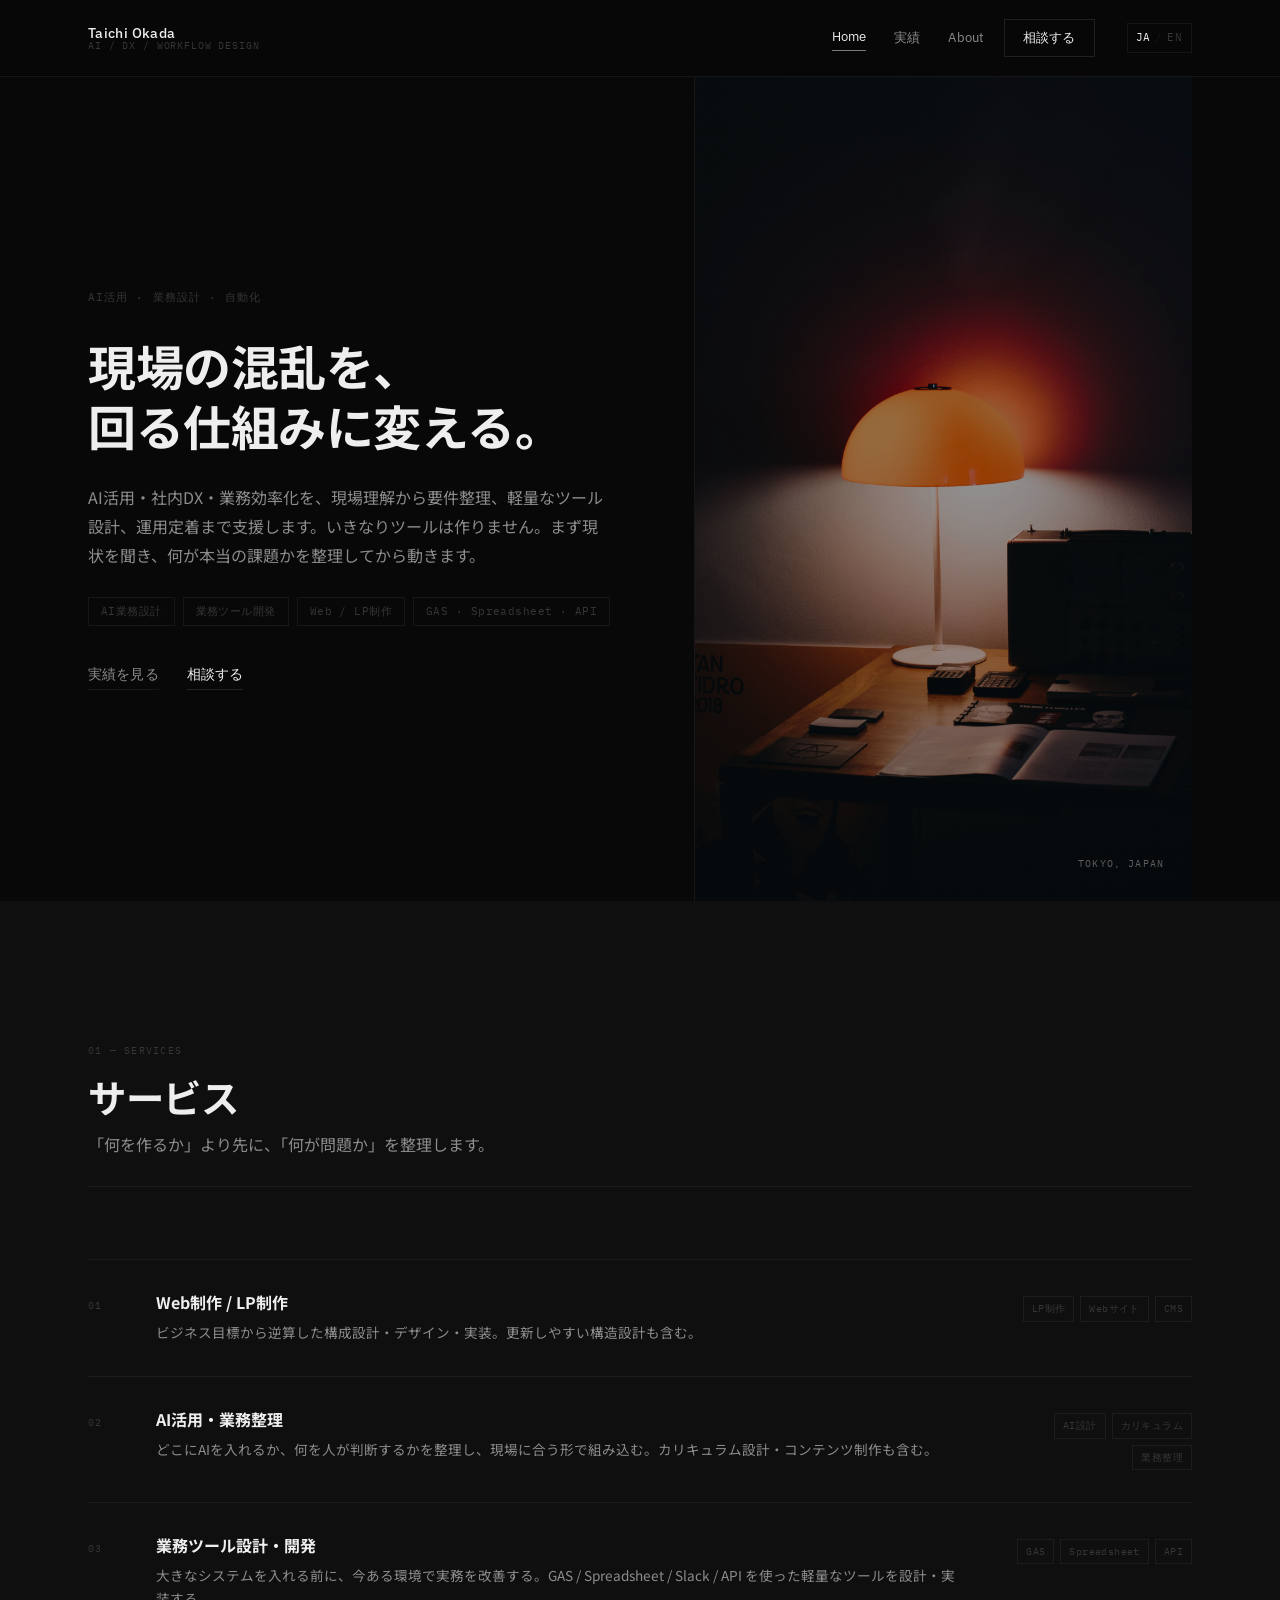
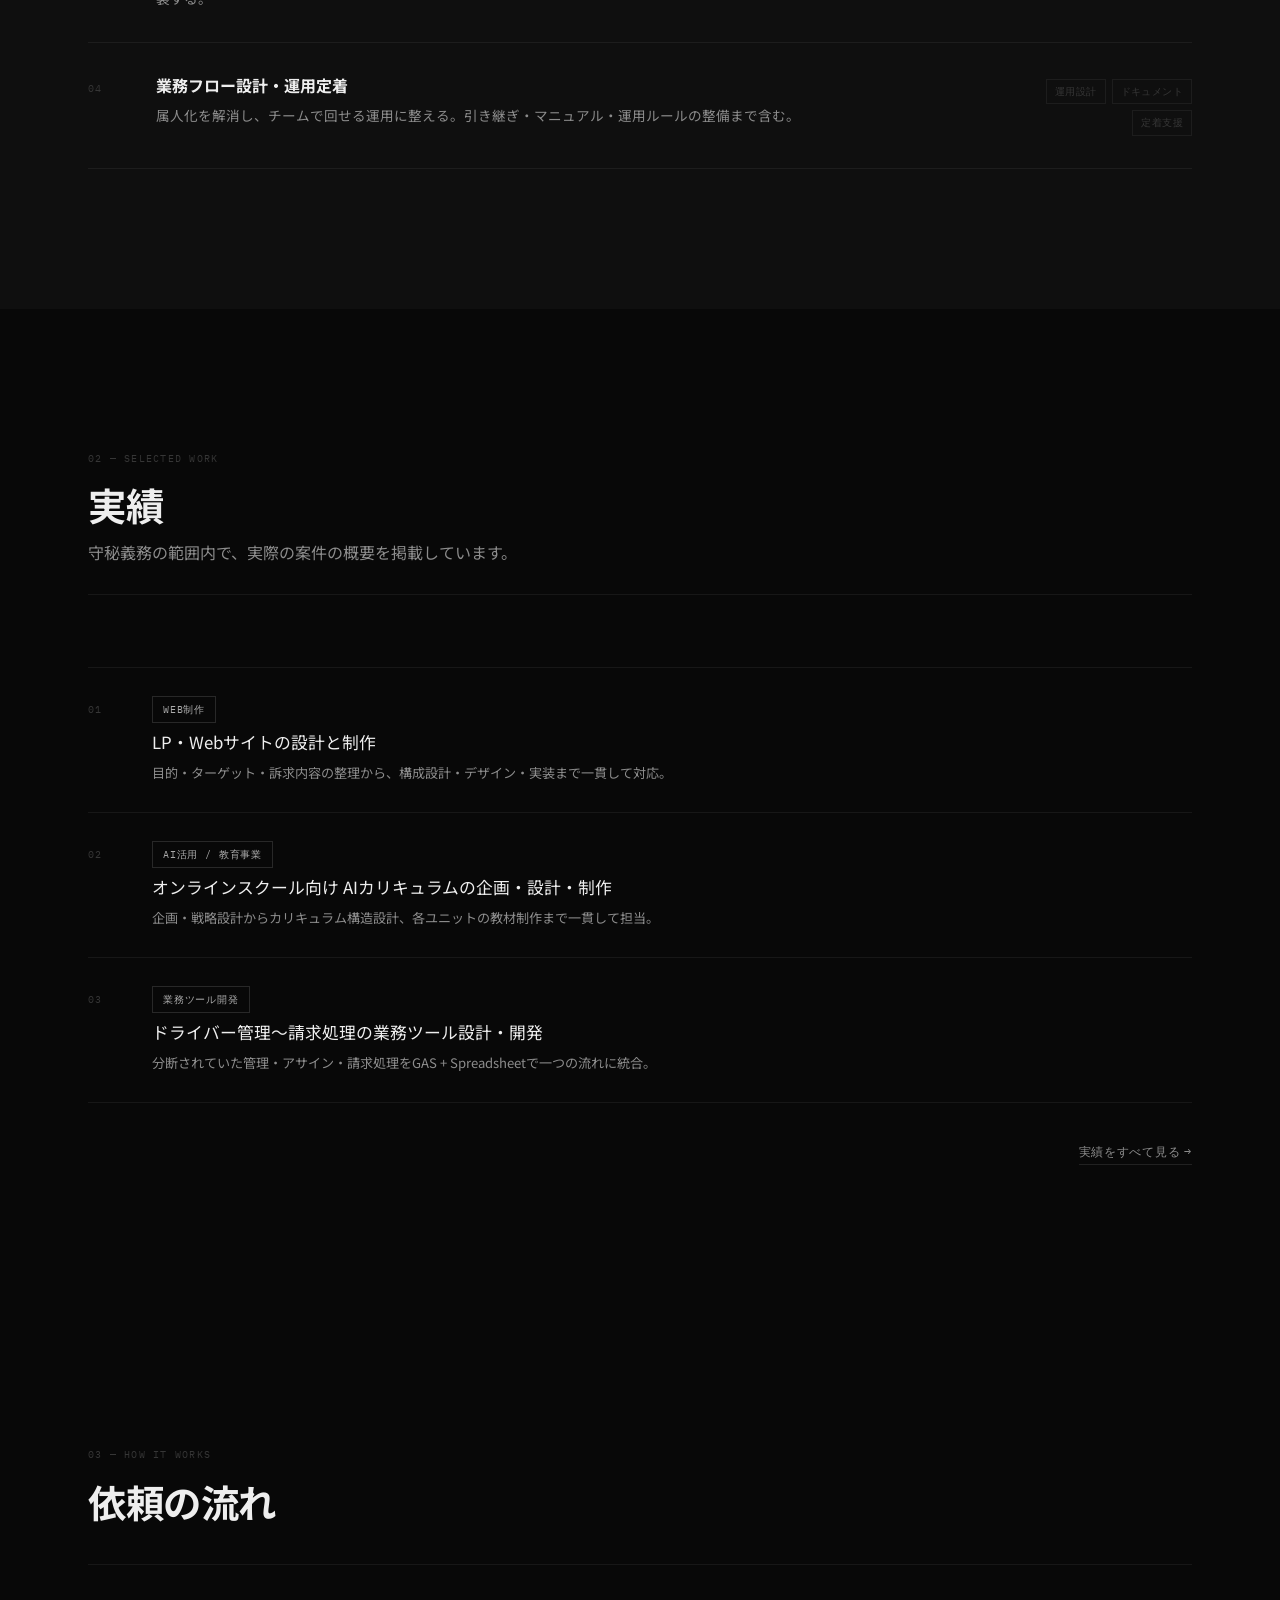
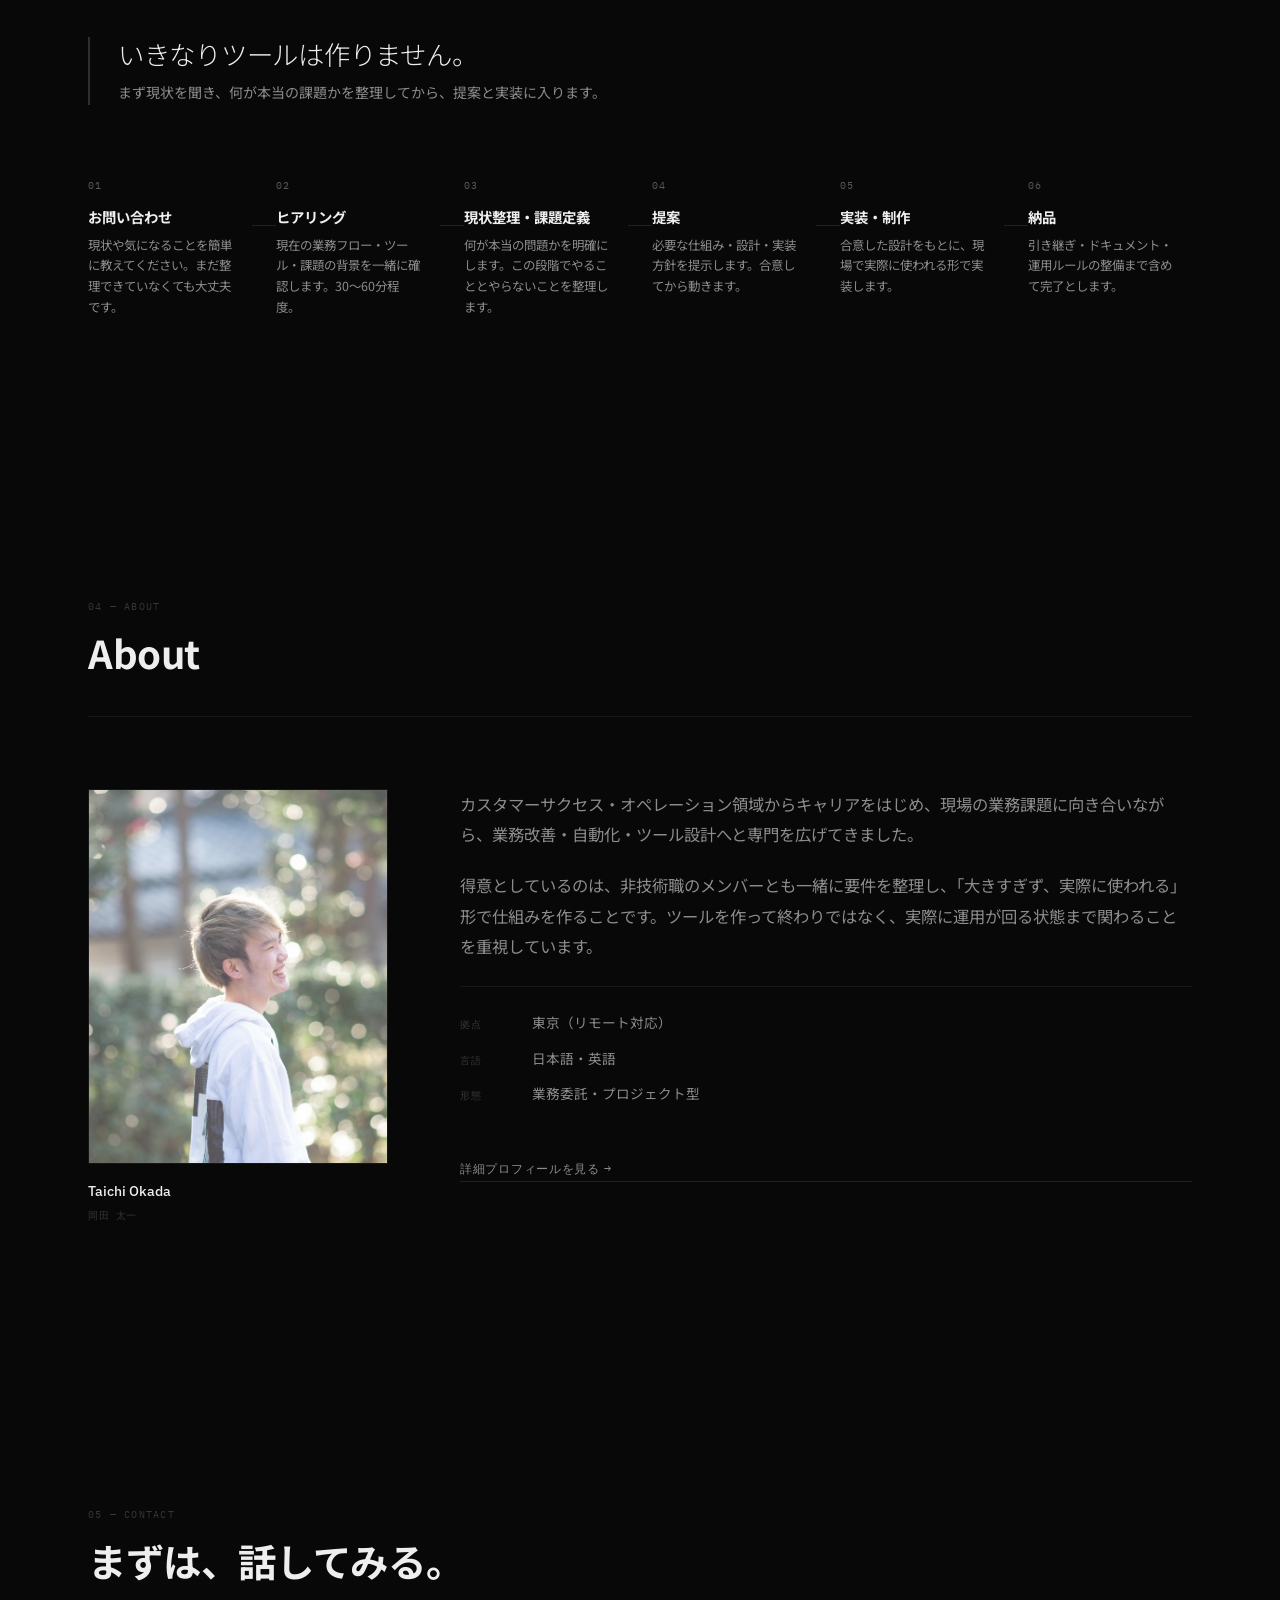
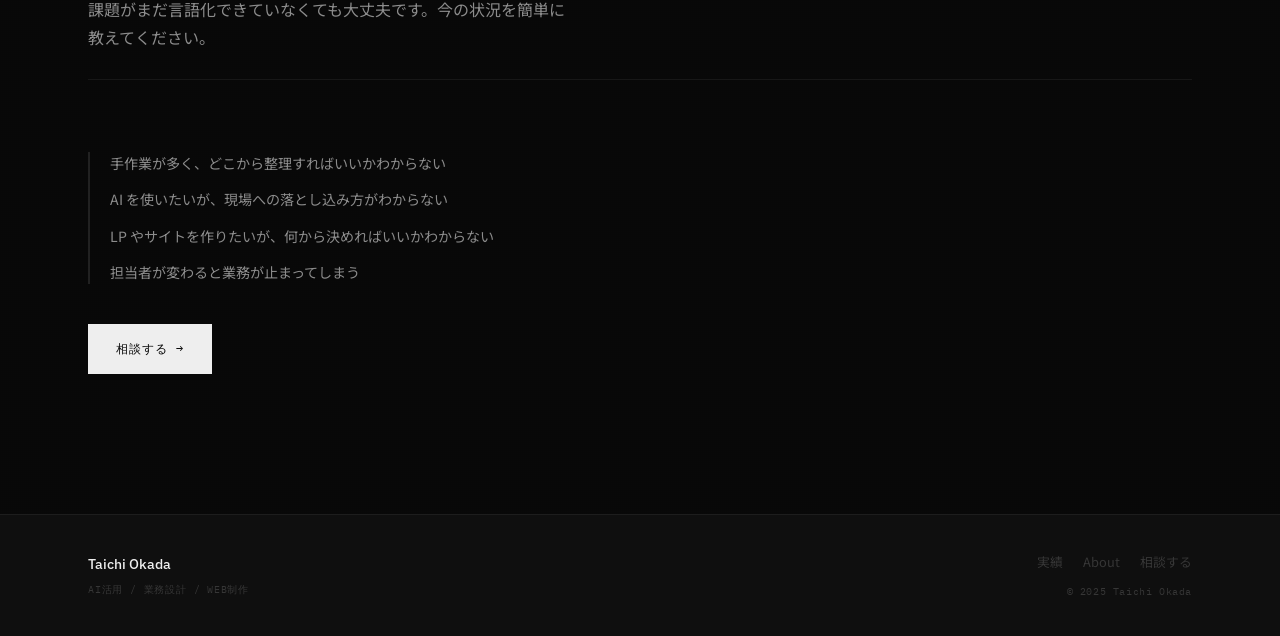
==== index.html @ 0a99eabf "Initial commit: 4-page portfolio site - index.html, works.html, about.html, contact.html - Shared st" ====
<!DOCTYPE html>
<html lang="ja">
<head>
  <meta charset="UTF-8">
  <meta name="viewport" content="width=device-width, initial-scale=1.0">
  <meta name="description" content="Taichi Okada — AI活用・社内DX・業務効率化を、現場理解から運用定着まで支援します。">
  <title>Taichi Okada — 業務設計・AI活用・自動化</title>

  <link rel="preconnect" href="https://fonts.googleapis.com">
  <link rel="preconnect" href="https://fonts.gstatic.com" crossorigin>
  <link href="https://fonts.googleapis.com/css2?family=IBM+Plex+Mono:wght@400;500&family=IBM+Plex+Sans:ital,wght@0,300;0,400;0,500;0,600;1,300&family=Noto+Sans+JP:wght@300;400;500;700&display=swap" rel="stylesheet">
  <link rel="stylesheet" href="styles.css">
</head>
<body>

  <!-- ======================================================
       HEADER
  ====================================================== -->
  <header class="site-header" id="top">
    <div class="header-inner">

      <a class="brand" href="index.html" aria-label="Taichi Okada — トップ">
        <span class="brand-name">Taichi Okada</span>
        <span class="brand-sub mono">AI / DX / Workflow Design</span>
      </a>

      <nav class="nav-primary" aria-label="Primary">
        <a href="index.html" data-ja="Home" data-en="Home" aria-current="page">Home</a>
        <a href="works.html" data-ja="実績" data-en="Works">実績</a>
        <a href="about.html" data-ja="About" data-en="About">About</a>
        <a href="contact.html" class="nav-cta" data-ja="相談する" data-en="Contact">相談する</a>
      </nav>

      <div class="header-aside">
        <button class="lang-toggle" id="langToggle" aria-label="言語切替">
          <span class="lang-opt" data-lang="ja">JA</span>
          <span class="lang-sep" aria-hidden="true">/</span>
          <span class="lang-opt" data-lang="en">EN</span>
        </button>
        <button class="menu-toggle" id="menuToggle" aria-expanded="false" aria-label="メニュー">
          <span></span><span></span>
        </button>
      </div>

    </div>

    <!-- Mobile nav -->
    <div class="mobile-nav" id="mobileNav" aria-hidden="true">
      <a href="index.html" class="m-link" data-ja="Home"   data-en="Home">Home</a>
      <a href="works.html" class="m-link" data-ja="実績"   data-en="Works">実績</a>
      <a href="about.html" class="m-link" data-ja="About"  data-en="About">About</a>
      <a href="contact.html" class="m-link m-cta" data-ja="相談する" data-en="Contact">相談する</a>
    </div>
  </header>

  <main>

    <!-- ======================================================
         HERO
    ====================================================== -->
    <section class="hero" id="hero">
      <div class="hero-inner">

        <!-- Copy — left -->
        <div class="hero-copy">
          <p class="hero-kicker mono">
            <span data-ja="AI活用 · 業務設計 · 自動化" data-en="AI · Workflow Design · Automation">AI活用 · 業務設計 · 自動化</span>
          </p>

          <h1 class="hero-headline">
            <span class="hl" data-ja="現場の混乱を、" data-en="From messy operations">現場の混乱を、</span>
            <span class="hl" data-ja="回る仕組みに変える。" data-en="to systems that run.">回る仕組みに変える。</span>
          </h1>

          <p class="hero-sub"
             data-ja="AI活用・社内DX・業務効率化を、現場理解から要件整理、軽量なツール設計、運用定着まで支援します。いきなりツールは作りません。まず現状を聞き、何が本当の課題かを整理してから動きます。"
             data-en="Supporting AI adoption, internal DX, and workflow improvement—from field understanding to tool design and operational adoption. We don't start by building. We start by listening.">
            AI活用・社内DX・業務効率化を、現場理解から要件整理、軽量なツール設計、運用定着まで支援します。いきなりツールは作りません。まず現状を聞き、何が本当の課題かを整理してから動きます。
          </p>

          <div class="hero-tags" aria-label="対応領域">
            <span data-ja="AI業務設計"   data-en="AI Workflow Design">AI業務設計</span>
            <span data-ja="業務ツール開発" data-en="Internal Tools">業務ツール開発</span>
            <span data-ja="Web / LP制作"  data-en="Web / LP">Web / LP制作</span>
            <span>GAS · Spreadsheet · API</span>
          </div>

          <div class="hero-actions">
            <a href="works.html" class="hero-link" data-ja="実績を見る" data-en="See work">実績を見る <span aria-hidden="true">→</span></a>
            <a href="contact.html" class="hero-link hero-link-primary" data-ja="相談する" data-en="Get in touch">相談する <span aria-hidden="true">→</span></a>
          </div>
        </div>

        <!-- Visual — right -->
        <div class="hero-visual" role="presentation" aria-hidden="true">
          <p class="visual-label mono" aria-hidden="true">Tokyo, Japan</p>
        </div>

      </div>
    </section>


    <!-- ======================================================
         SERVICES
    ====================================================== -->
    <section class="section services-section" id="services">
      <div class="container">

        <div class="section-head">
          <span class="eyebrow mono">01 — <span data-ja="Services" data-en="Services">Services</span></span>
          <h2 data-ja="サービス" data-en="Services">サービス</h2>
          <p class="section-intro"
             data-ja="「何を作るか」より先に、「何が問題か」を整理します。"
             data-en="Before deciding what to build, I work to understand what's actually broken.">
            「何を作るか」より先に、「何が問題か」を整理します。
          </p>
        </div>

        <ul class="services-list" role="list">

          <li class="service-row reveal-item">
            <span class="svc-num mono" aria-hidden="true">01</span>
            <div class="svc-body">
              <h3 data-ja="Web制作 / LP制作" data-en="Web & LP Development">Web制作 / LP制作</h3>
              <p data-ja="ビジネス目標から逆算した構成設計・デザイン・実装。更新しやすい構造設計も含む。"
                 data-en="Structure, design, and development built backward from business goals. Includes easy-to-maintain architecture.">
                ビジネス目標から逆算した構成設計・デザイン・実装。更新しやすい構造設計も含む。
              </p>
            </div>
            <div class="svc-tags">
              <span>LP制作</span><span>Webサイト</span><span>CMS</span>
            </div>
          </li>

          <li class="service-row reveal-item">
            <span class="svc-num mono" aria-hidden="true">02</span>
            <div class="svc-body">
              <h3 data-ja="AI活用・業務整理" data-en="AI Integration & Workflow Design">AI活用・業務整理</h3>
              <p data-ja="どこにAIを入れるか、何を人が判断するかを整理し、現場に合う形で組み込む。カリキュラム設計・コンテンツ制作も含む。"
                 data-en="Mapping where AI fits and where human judgment stays. Includes curriculum design and content creation.">
                どこにAIを入れるか、何を人が判断するかを整理し、現場に合う形で組み込む。カリキュラム設計・コンテンツ制作も含む。
              </p>
            </div>
            <div class="svc-tags">
              <span>AI設計</span><span>カリキュラム</span><span>業務整理</span>
            </div>
          </li>

          <li class="service-row reveal-item">
            <span class="svc-num mono" aria-hidden="true">03</span>
            <div class="svc-body">
              <h3 data-ja="業務ツール設計・開発" data-en="Internal Tool Design & Development">業務ツール設計・開発</h3>
              <p data-ja="大きなシステムを入れる前に、今ある環境で実務を改善する。GAS / Spreadsheet / Slack / API を使った軽量なツールを設計・実装する。"
                 data-en="Improving operations within existing infrastructure. Lightweight tools built with GAS, Spreadsheet, Slack, and APIs.">
                大きなシステムを入れる前に、今ある環境で実務を改善する。GAS / Spreadsheet / Slack / API を使った軽量なツールを設計・実装する。
              </p>
            </div>
            <div class="svc-tags">
              <span>GAS</span><span>Spreadsheet</span><span>API</span>
            </div>
          </li>

          <li class="service-row reveal-item">
            <span class="svc-num mono" aria-hidden="true">04</span>
            <div class="svc-body">
              <h3 data-ja="業務フロー設計・運用定着" data-en="Workflow Design & Adoption">業務フロー設計・運用定着</h3>
              <p data-ja="属人化を解消し、チームで回せる運用に整える。引き継ぎ・マニュアル・運用ルールの整備まで含む。"
                 data-en="Reducing single-person dependencies. Includes handoff documentation and operating rules to ensure real adoption.">
                属人化を解消し、チームで回せる運用に整える。引き継ぎ・マニュアル・運用ルールの整備まで含む。
              </p>
            </div>
            <div class="svc-tags">
              <span>運用設計</span><span>ドキュメント</span><span>定着支援</span>
            </div>
          </li>

        </ul>
      </div>
    </section>


    <!-- ======================================================
         WORK (simplified — links to works.html)
    ====================================================== -->
    <section class="section work-section" id="work">
      <div class="container">

        <div class="section-head">
          <span class="eyebrow mono">02 — <span data-ja="Selected Work" data-en="Selected Work">Selected Work</span></span>
          <h2 data-ja="実績" data-en="Work">実績</h2>
          <p class="section-intro"
             data-ja="守秘義務の範囲内で、実際の案件の概要を掲載しています。"
             data-en="Selected projects shared within appropriate confidentiality.">
            守秘義務の範囲内で、実際の案件の概要を掲載しています。
          </p>
        </div>

        <div class="work-index-list">

          <a href="works.html#work-01" class="work-index-item reveal-item">
            <span class="wi-num mono" aria-hidden="true">01</span>
            <div class="wi-body">
              <span class="case-tag" data-ja="WEB制作" data-en="Web Development">WEB制作</span>
              <h3 data-ja="LP・Webサイトの設計と制作" data-en="LP & Website Design and Development">LP・Webサイトの設計と制作</h3>
              <p data-ja="目的・ターゲット・訴求内容の整理から、構成設計・デザイン・実装まで一貫して対応。" data-en="From goal clarification through structure, design, and development.">目的・ターゲット・訴求内容の整理から、構成設計・デザイン・実装まで一貫して対応。</p>
            </div>
            <span class="wi-arrow" aria-hidden="true">→</span>
          </a>

          <a href="works.html#work-02" class="work-index-item reveal-item">
            <span class="wi-num mono" aria-hidden="true">02</span>
            <div class="wi-body">
              <span class="case-tag" data-ja="AI活用 / 教育事業" data-en="AI / Education">AI活用 / 教育事業</span>
              <h3 data-ja="オンラインスクール向け AIカリキュラムの企画・設計・制作" data-en="AI Curriculum Strategy, Design & Production">オンラインスクール向け AIカリキュラムの企画・設計・制作</h3>
              <p data-ja="企画・戦略設計からカリキュラム構造設計、各ユニットの教材制作まで一貫して担当。" data-en="Full scope from strategy through curriculum architecture and content production.">企画・戦略設計からカリキュラム構造設計、各ユニットの教材制作まで一貫して担当。</p>
            </div>
            <span class="wi-arrow" aria-hidden="true">→</span>
          </a>

          <a href="works.html#work-03" class="work-index-item reveal-item">
            <span class="wi-num mono" aria-hidden="true">03</span>
            <div class="wi-body">
              <span class="case-tag" data-ja="業務ツール開発" data-en="Internal Tool Development">業務ツール開発</span>
              <h3 data-ja="ドライバー管理〜請求処理の業務ツール設計・開発" data-en="Driver Management & Billing Workflow Tool">ドライバー管理〜請求処理の業務ツール設計・開発</h3>
              <p data-ja="分断されていた管理・アサイン・請求処理をGAS + Spreadsheetで一つの流れに統合。" data-en="Unified fragmented management, assignment, and billing into one GAS + Spreadsheet flow.">分断されていた管理・アサイン・請求処理をGAS + Spreadsheetで一つの流れに統合。</p>
            </div>
            <span class="wi-arrow" aria-hidden="true">→</span>
          </a>

        </div>

        <div class="work-index-footer reveal-item">
          <a href="works.html" class="section-link">
            <span data-ja="実績をすべて見る" data-en="View all work">実績をすべて見る</span>
            <span aria-hidden="true"> →</span>
          </a>
        </div>

      </div>
    </section>


    <!-- ======================================================
         PROCESS / 依頼の流れ
    ====================================================== -->
    <section class="section process-section" id="process">
      <div class="container">

        <div class="section-head">
          <span class="eyebrow mono">03 — <span data-ja="How it works" data-en="How it works">How it works</span></span>
          <h2 data-ja="依頼の流れ" data-en="How it works">依頼の流れ</h2>
        </div>

        <!-- Key statement -->
        <div class="process-statement reveal-item">
          <p class="statement-main"
             data-ja="いきなりツールは作りません。"
             data-en="We don't start by building.">
            いきなりツールは作りません。
          </p>
          <p class="statement-sub"
             data-ja="まず現状を聞き、何が本当の課題かを整理してから、提案と実装に入ります。"
             data-en="First we listen, define what's actually broken, then propose and build.">
            まず現状を聞き、何が本当の課題かを整理してから、提案と実装に入ります。
          </p>
        </div>

        <!-- Steps -->
        <div class="process-flow">

          <div class="process-step reveal-item">
            <span class="step-num mono" aria-hidden="true">01</span>
            <div class="step-body">
              <h3 data-ja="お問い合わせ" data-en="Reach out">お問い合わせ</h3>
              <p data-ja="現状や気になることを簡単に教えてください。まだ整理できていなくても大丈夫です。"
                 data-en="Share what's on your mind. No need for a polished brief.">
                現状や気になることを簡単に教えてください。まだ整理できていなくても大丈夫です。
              </p>
            </div>
          </div>

          <div class="step-connector" aria-hidden="true"></div>

          <div class="process-step reveal-item">
            <span class="step-num mono" aria-hidden="true">02</span>
            <div class="step-body">
              <h3 data-ja="ヒアリング" data-en="Discovery">ヒアリング</h3>
              <p data-ja="現在の業務フロー・ツール・課題の背景を一緒に確認します。30〜60分程度。"
                 data-en="We go through your current workflow, tools, and pain points together. About 30–60 minutes.">
                現在の業務フロー・ツール・課題の背景を一緒に確認します。30〜60分程度。
              </p>
            </div>
          </div>

          <div class="step-connector" aria-hidden="true"></div>

          <div class="process-step reveal-item">
            <span class="step-num mono" aria-hidden="true">03</span>
            <div class="step-body">
              <h3 data-ja="現状整理・課題定義" data-en="Problem definition">現状整理・課題定義</h3>
              <p data-ja="何が本当の問題かを明確にします。この段階でやることとやらないことを整理します。"
                 data-en="We clarify what's actually broken. Define scope—what to address and what to leave.">
                何が本当の問題かを明確にします。この段階でやることとやらないことを整理します。
              </p>
            </div>
          </div>

          <div class="step-connector" aria-hidden="true"></div>

          <div class="process-step reveal-item">
            <span class="step-num mono" aria-hidden="true">04</span>
            <div class="step-body">
              <h3 data-ja="提案" data-en="Proposal">提案</h3>
              <p data-ja="必要な仕組み・設計・実装方針を提示します。合意してから動きます。"
                 data-en="We present the approach, structure, and implementation plan. Alignment before execution.">
                必要な仕組み・設計・実装方針を提示します。合意してから動きます。
              </p>
            </div>
          </div>

          <div class="step-connector" aria-hidden="true"></div>

          <div class="process-step reveal-item">
            <span class="step-num mono" aria-hidden="true">05</span>
            <div class="step-body">
              <h3 data-ja="実装・制作" data-en="Build">実装・制作</h3>
              <p data-ja="合意した設計をもとに、現場で実際に使われる形で実装します。"
                 data-en="Build based on the agreed design—shaped for how the team actually works.">
                合意した設計をもとに、現場で実際に使われる形で実装します。
              </p>
            </div>
          </div>

          <div class="step-connector" aria-hidden="true"></div>

          <div class="process-step reveal-item">
            <span class="step-num mono" aria-hidden="true">06</span>
            <div class="step-body">
              <h3 data-ja="納品" data-en="Delivery">納品</h3>
              <p data-ja="引き継ぎ・ドキュメント・運用ルールの整備まで含めて完了とします。"
                 data-en="Includes handoff documentation and operating rules. Done when it's ready to run.">
                引き継ぎ・ドキュメント・運用ルールの整備まで含めて完了とします。
              </p>
            </div>
          </div>

        </div>
      </div>
    </section>


    <!-- ======================================================
         ABOUT (teaser — links to about.html)
    ====================================================== -->
    <section class="section about-section" id="about">
      <div class="container">

        <div class="section-head">
          <span class="eyebrow mono">04 — About</span>
          <h2>About</h2>
        </div>

        <div class="about-layout">

          <div class="about-visual">
            <img
              src="assets/taichiokada.jpg"
              alt="Taichi Okada"
              class="portrait"
              loading="lazy"
              width="400"
              height="500"
            >
            <div class="portrait-caption">
              <span class="cap-name">Taichi Okada</span>
              <span class="cap-role mono" data-ja="岡田 太一" data-en="岡田 太一">岡田 太一</span>
            </div>
          </div>

          <div class="about-text reveal-item">
            <p data-ja="カスタマーサクセス・オペレーション領域からキャリアをはじめ、現場の業務課題に向き合いながら、業務改善・自動化・ツール設計へと専門を広げてきました。"
               data-en="I started in customer success and operations, and gradually moved toward systems design, automation, and internal tooling—always working close to real field problems.">
              カスタマーサクセス・オペレーション領域からキャリアをはじめ、現場の業務課題に向き合いながら、業務改善・自動化・ツール設計へと専門を広げてきました。
            </p>
            <p data-ja="得意としているのは、非技術職のメンバーとも一緒に要件を整理し、「大きすぎず、実際に使われる」形で仕組みを作ることです。ツールを作って終わりではなく、実際に運用が回る状態まで関わることを重視しています。"
               data-en="My strength is working alongside non-technical stakeholders to clarify what's really needed, then building systems that are small enough to actually get used—and staying involved until they do.">
              得意としているのは、非技術職のメンバーとも一緒に要件を整理し、「大きすぎず、実際に使われる」形で仕組みを作ることです。ツールを作って終わりではなく、実際に運用が回る状態まで関わることを重視しています。
            </p>

            <div class="about-meta">
              <div class="meta-item">
                <span class="meta-key mono" data-ja="拠点" data-en="Based">拠点</span>
                <span class="meta-val" data-ja="東京（リモート対応）" data-en="Tokyo — remote-friendly">東京（リモート対応）</span>
              </div>
              <div class="meta-item">
                <span class="meta-key mono" data-ja="言語" data-en="Languages">言語</span>
                <span class="meta-val" data-ja="日本語・英語" data-en="Japanese & English">日本語・英語</span>
              </div>
              <div class="meta-item">
                <span class="meta-key mono" data-ja="形態" data-en="Availability">形態</span>
                <span class="meta-val" data-ja="業務委託・プロジェクト型" data-en="Contract / project-based">業務委託・プロジェクト型</span>
              </div>
            </div>

            <a href="about.html" class="section-link about-more-link reveal-item">
              <span data-ja="詳細プロフィールを見る" data-en="Full profile">詳細プロフィールを見る</span>
              <span aria-hidden="true"> →</span>
            </a>
          </div>

        </div>
      </div>
    </section>


    <!-- ======================================================
         CONTACT CTA (no form — links to contact.html)
    ====================================================== -->
    <section class="section contact-section" id="contact">
      <div class="container">

        <div class="contact-head">
          <span class="eyebrow mono">05 — <span data-ja="Contact" data-en="Contact">Contact</span></span>
          <h2 data-ja="まずは、話してみる。" data-en="Let's talk.">まずは、話してみる。</h2>
          <p data-ja="課題がまだ言語化できていなくても大丈夫です。今の状況を簡単に教えてください。"
             data-en="You don't need a clear brief. Just tell me what's been on your mind.">
            課題がまだ言語化できていなくても大丈夫です。今の状況を簡単に教えてください。
          </p>
        </div>

        <div class="contact-cta-block reveal-item">
          <ul class="contact-reasons">
            <li data-ja="手作業が多く、どこから整理すればいいかわからない" data-en="Too much manual work, unsure where to start">手作業が多く、どこから整理すればいいかわからない</li>
            <li data-ja="AI を使いたいが、現場への落とし込み方がわからない" data-en="Want to use AI, but not sure how it fits">AI を使いたいが、現場への落とし込み方がわからない</li>
            <li data-ja="LP やサイトを作りたいが、何から決めればいいかわからない" data-en="Need a site or LP but not sure where to start">LP やサイトを作りたいが、何から決めればいいかわからない</li>
            <li data-ja="担当者が変わると業務が止まってしまう" data-en="Operations fall apart when someone leaves">担当者が変わると業務が止まってしまう</li>
          </ul>
          <a href="contact.html" class="contact-cta-btn">
            <span data-ja="相談する" data-en="Get in touch">相談する</span>
            <span aria-hidden="true"> →</span>
          </a>
        </div>

      </div>
    </section>

  </main>


  <!-- ======================================================
       FOOTER
  ====================================================== -->
  <footer class="site-footer">
    <div class="container">
      <div class="footer-inner">
        <div class="footer-left">
          <span class="footer-name">Taichi Okada</span>
          <span class="footer-sub mono"
                data-ja="AI活用 / 業務設計 / Web制作"
                data-en="AI / Workflow Design / Web">AI活用 / 業務設計 / Web制作</span>
        </div>
        <div class="footer-right">
          <nav class="footer-nav" aria-label="Footer">
            <a href="works.html" data-ja="実績"   data-en="Works">実績</a>
            <a href="about.html" data-ja="About"  data-en="About">About</a>
            <a href="contact.html" data-ja="相談する" data-en="Contact">相談する</a>
          </nav>
          <span class="footer-copy mono">© 2025 Taichi Okada</span>
        </div>
      </div>
    </div>
  </footer>

  <script src="script.js"></script>
</body>
</html>
---- styles.css ----
/* ============================================================
   Taichi Okada — Portfolio Site v2
   Direction: Monochrome / Architectural / Editorial
   No rounded-card templates. No blue accents.
   ============================================================ */

/* ---- Variables ------------------------------------------- */
:root {
  --bg:          #080808;
  --surface:     #0F0F0F;
  --surface-2:   #141414;
  --surface-3:   #1C1C1C;

  --text-1:      #EEEEEE;
  --text-2:      #8C8C8C;
  --text-3:      #363636;
  --text-inv:    #080808;

  --silver:      #AAAAAA;
  --border:      rgba(255, 255, 255, 0.06);
  --border-2:    rgba(255, 255, 255, 0.10);
  --border-3:    rgba(255, 255, 255, 0.16);

  --font-sans:   'IBM Plex Sans', sans-serif;
  --font-jp:     'Noto Sans JP', 'IBM Plex Sans', sans-serif;
  --font-mono:   'IBM Plex Mono', monospace;

  --nav-h:       76px;
  --max-w:       1200px;
  --pad:         clamp(20px, 5vw, 48px);
  --section-gap: clamp(80px, 12vw, 140px);
}

/* ---- Reset ----------------------------------------------- */
*, *::before, *::after { box-sizing: border-box; margin: 0; padding: 0; }

html {
  scroll-behavior: smooth;
  -webkit-text-size-adjust: 100%;
}

@media (prefers-reduced-motion: reduce) {
  html { scroll-behavior: auto; }
  *, *::before, *::after {
    animation-duration:   0.001ms !important;
    transition-duration:  0.001ms !important;
    transition-delay:     0ms !important;
    animation-delay:      0ms !important;
  }
  .hl { overflow: visible !important; }
  .hl-inner { transform: none !important; opacity: 1 !important; }
}

body {
  background:  var(--bg);
  color:       var(--text-1);
  font-family: var(--font-jp);
  font-weight: 400;
  line-height: 1.75;
  -webkit-font-smoothing: antialiased;
  overflow-x: hidden;
}

img { display: block; max-width: 100%; height: auto; }
a   { color: inherit; text-decoration: none; }
ul  { list-style: none; }
button { cursor: pointer; background: none; border: none; font: inherit; color: inherit; }
input, textarea, select { font: inherit; color: inherit; background: transparent; border: none; outline: none; width: 100%; }
details > summary          { list-style: none; }
details > summary::-webkit-details-marker { display: none; }

/* ---- Utility --------------------------------------------- */
.container {
  max-width: var(--max-w);
  margin: 0 auto;
  padding: 0 var(--pad);
}

.mono { font-family: var(--font-mono); }

.section { padding: var(--section-gap) 0; }

:focus-visible {
  outline: 1px solid var(--silver);
  outline-offset: 3px;
}

/* ---- Reveal animation ------------------------------------ */
.reveal-item {
  opacity: 0;
  transform: translateY(18px);
  transition: opacity 0.6s ease, transform 0.6s ease;
}
.reveal-item.is-visible {
  opacity: 1;
  transform: none;
}

/* ---- Line draw animation --------------------------------- */
.line-draw {
  position: relative;
  overflow: hidden;
}
.line-draw::after {
  content: '';
  position: absolute;
  inset: 0;
  background: var(--border-2);
  transform: scaleX(0);
  transform-origin: left;
  transition: transform 0.9s cubic-bezier(0.22, 1, 0.36, 1);
}
.line-draw.is-visible::after { transform: scaleX(1); }


/* ============================================================
   HEADER
   ============================================================ */
.site-header {
  position: sticky;
  top: 0;
  z-index: 100;
  background: rgba(8, 8, 8, 0.94);
  backdrop-filter: blur(16px);
  -webkit-backdrop-filter: blur(16px);
  border-bottom: 1px solid var(--border);
  transition: background 0.3s;
}

.header-inner {
  max-width: var(--max-w);
  margin: 0 auto;
  padding: 0 var(--pad);
  height: var(--nav-h);
  display: flex;
  align-items: center;
  gap: 32px;
}

/* Brand */
.brand {
  display: flex;
  flex-direction: column;
  gap: 1px;
  flex-shrink: 0;
}

.brand-name {
  font-family: var(--font-sans);
  font-size: 0.9rem;
  font-weight: 500;
  letter-spacing: 0.025em;
  color: var(--text-1);
  line-height: 1;
}

.brand-sub {
  font-size: 0.6rem;
  letter-spacing: 0.09em;
  text-transform: uppercase;
  color: var(--text-3);
  line-height: 1;
}

/* Primary nav */
.nav-primary {
  display: flex;
  align-items: center;
  gap: 0;
  margin-left: auto;
}

.nav-primary a {
  font-family: var(--font-sans);
  font-size: 0.825rem;
  font-weight: 400;
  color: var(--text-2);
  padding: 6px 14px;
  letter-spacing: 0.01em;
  transition: color 0.2s;
}
.nav-primary a:hover { color: var(--text-1); }

.nav-primary .nav-cta {
  color: var(--text-1);
  border: 1px solid var(--border-2);
  padding: 6px 18px;
  margin-left: 6px;
  transition: border-color 0.2s, background 0.2s;
}
.nav-primary .nav-cta:hover {
  border-color: var(--border-3);
  background: rgba(255,255,255,0.03);
}

/* Lang toggle */
.header-aside {
  display: flex;
  align-items: center;
  gap: 12px;
  flex-shrink: 0;
}

.lang-toggle {
  display: flex;
  align-items: center;
  gap: 4px;
  font-family: var(--font-mono);
  font-size: 0.68rem;
  letter-spacing: 0.08em;
  color: var(--text-3);
  padding: 4px 8px;
  border: 1px solid var(--border);
  transition: color 0.2s, border-color 0.2s;
}
.lang-toggle:hover { color: var(--text-2); border-color: var(--border-2); }
.lang-opt.is-active { color: var(--text-1); }
.lang-sep { opacity: 0.3; }

/* Hamburger */
.menu-toggle {
  display: none;
  flex-direction: column;
  gap: 5px;
  padding: 8px;
}
.menu-toggle span {
  display: block;
  width: 20px;
  height: 1px;
  background: var(--text-2);
  transform-origin: center;
  transition: transform 0.25s ease, opacity 0.25s ease;
}
.menu-toggle[aria-expanded="true"] span:nth-child(1) { transform: translateY(6px) rotate(45deg); }
.menu-toggle[aria-expanded="true"] span:nth-child(2) { transform: translateY(-6px) rotate(-45deg); }

/* Mobile nav */
.mobile-nav {
  display: none;
  flex-direction: column;
  max-height: 0;
  overflow: hidden;
  transition: max-height 0.35s ease;
  border-top: 1px solid var(--border);
}
.mobile-nav.is-open { max-height: 360px; }

.m-link {
  display: block;
  font-size: 1rem;
  color: var(--text-2);
  padding: 14px var(--pad);
  border-bottom: 1px solid var(--border);
  transition: color 0.2s;
}
.m-link:hover { color: var(--text-1); }
.m-link.m-cta { color: var(--text-1); }
.m-link:last-child { border-bottom: none; }


/* ============================================================
   HERO
   ============================================================ */
.hero {
  position: relative;
  min-height: calc(100vh - var(--nav-h));
  display: flex;
  align-items: stretch;
}

.hero-inner {
  width: 100%;
  max-width: var(--max-w);
  margin: 0 auto;
  padding: 0 var(--pad);
  display: grid;
  grid-template-columns: 55% 1fr;
  gap: 0;
}

/* Hero copy */
.hero-copy {
  display: flex;
  flex-direction: column;
  justify-content: center;
  padding: clamp(60px, 10vw, 120px) 48px clamp(60px, 10vw, 120px) 0;
  border-right: 1px solid var(--border);
}

.hero-kicker {
  font-size: 0.68rem;
  letter-spacing: 0.1em;
  text-transform: uppercase;
  color: var(--text-3);
  margin-bottom: 28px;
}

/* Hero headline — line reveal animation */
.hero-headline {
  font-family: var(--font-jp);
  font-size: clamp(1.9rem, 4vw, 3rem);
  font-weight: 700;
  line-height: 1.2;
  letter-spacing: -0.01em;
  color: var(--text-1);
  margin-bottom: 28px;
}

.hl {
  display: block;
  overflow: hidden;
  line-height: 1.25;
}

.hl-inner {
  display: block;
  transform: translateY(105%);
  transition: transform 0.85s cubic-bezier(0.22, 1, 0.36, 1);
}

.hl.is-visible .hl-inner { transform: translateY(0); }

.hero-sub {
  font-size: clamp(0.875rem, 1.4vw, 1rem);
  color: var(--text-2);
  line-height: 1.8;
  max-width: 520px;
  margin-bottom: 28px;
}

.hero-tags {
  display: flex;
  flex-wrap: wrap;
  gap: 8px;
  margin-bottom: 36px;
}

.hero-tags span {
  font-family: var(--font-mono);
  font-size: 0.68rem;
  letter-spacing: 0.04em;
  color: var(--text-3);
  border: 1px solid var(--border);
  padding: 4px 12px;
  transition: color 0.2s, border-color 0.2s;
}
.hero-tags span:hover { color: var(--text-2); border-color: var(--border-2); }

.hero-actions {
  display: flex;
  gap: 28px;
  align-items: center;
  flex-wrap: wrap;
}

.hero-link {
  font-family: var(--font-sans);
  font-size: 0.875rem;
  font-weight: 400;
  color: var(--text-2);
  letter-spacing: 0.01em;
  display: inline-flex;
  align-items: center;
  gap: 6px;
  transition: color 0.2s, gap 0.2s;
  border-bottom: 1px solid var(--border);
  padding-bottom: 2px;
}
.hero-link:hover { color: var(--text-1); gap: 10px; border-color: var(--border-2); }

.hero-link-primary {
  color: var(--text-1);
  border-color: var(--border-2);
}
.hero-link-primary:hover { border-color: var(--border-3); }

/* Hero visual */
.hero-visual {
  position: relative;
  background: url('assets/hero-lamp.jpg') center 40% / cover no-repeat;
  overflow: hidden;
}

.hero-visual::before {
  content: '';
  position: absolute;
  inset: 0;
  background: rgba(8, 8, 8, 0.42);
  z-index: 0;
}

.visual-grid {
  position: absolute;
  inset: 0;
  background-image:
    linear-gradient(rgba(255,255,255,0.025) 1px, transparent 1px),
    linear-gradient(90deg, rgba(255,255,255,0.025) 1px, transparent 1px);
  background-size: 48px 48px;
}

.visual-lines {
  position: absolute;
  inset: 0;
  width: 100%;
  height: 100%;
}

.visual-label {
  position: absolute;
  bottom: 28px;
  right: 28px;
  font-size: 0.6rem;
  letter-spacing: 0.12em;
  text-transform: uppercase;
  color: rgba(255, 255, 255, 0.35);
  z-index: 1;
}


/* ============================================================
   SECTION HEAD (shared)
   ============================================================ */
.section-head {
  margin-bottom: clamp(48px, 6vw, 72px);
  padding-bottom: 28px;
  border-bottom: 1px solid var(--border);
}

.eyebrow {
  display: block;
  font-size: 0.65rem;
  letter-spacing: 0.12em;
  text-transform: uppercase;
  color: var(--text-3);
  margin-bottom: 14px;
}

.section-head h2 {
  font-family: var(--font-jp);
  font-size: clamp(1.6rem, 3vw, 2.4rem);
  font-weight: 700;
  letter-spacing: -0.01em;
  color: var(--text-1);
  line-height: 1.2;
  margin-bottom: 12px;
}

.section-intro {
  font-size: clamp(0.875rem, 1.3vw, 1rem);
  color: var(--text-2);
  max-width: 560px;
  line-height: 1.7;
}


/* ============================================================
   SERVICES — list rows, not cards
   ============================================================ */
.services-section { background: var(--surface); }

.services-list { list-style: none; }

.service-row {
  display: grid;
  grid-template-columns: 44px 1fr 200px;
  gap: 24px;
  align-items: start;
  padding: 32px 0;
  border-bottom: 1px solid var(--border);
  transition: background 0.2s, padding-left 0.3s;
  cursor: default;
}

.service-row:first-child { border-top: 1px solid var(--border); }

.service-row:hover {
  background: rgba(255,255,255,0.015);
  padding-left: 12px;
  padding-right: 12px;
  margin-left: -12px;
  margin-right: -12px;
}

.svc-num {
  font-size: 0.65rem;
  letter-spacing: 0.1em;
  color: var(--text-3);
  padding-top: 4px;
}

.svc-body h3 {
  font-family: var(--font-jp);
  font-size: 1rem;
  font-weight: 700;
  color: var(--text-1);
  margin-bottom: 8px;
  line-height: 1.3;
}

.svc-body p {
  font-size: 0.85rem;
  color: var(--text-2);
  line-height: 1.7;
}

.svc-tags {
  display: flex;
  flex-wrap: wrap;
  gap: 6px;
  padding-top: 4px;
  justify-content: flex-end;
}

.svc-tags span {
  font-family: var(--font-mono);
  font-size: 0.62rem;
  letter-spacing: 0.04em;
  color: var(--text-3);
  border: 1px solid var(--border);
  padding: 3px 8px;
}


/* ============================================================
   WORK — Featured + Secondary + Other
   ============================================================ */
.work-section { background: var(--bg); }

/* Featured case */
.work-featured {
  border: 1px solid var(--border);
  padding: 48px;
  margin-bottom: 0;
  background: var(--surface);
  transition: border-color 0.25s;
}
.work-featured:hover { border-color: var(--border-2); }

.work-featured-head {
  padding-bottom: 28px;
  margin-bottom: 36px;
  border-bottom: 1px solid var(--border);
}

.work-featured-meta {
  display: flex;
  align-items: center;
  gap: 12px;
  margin-bottom: 16px;
}

.case-tag {
  font-family: var(--font-mono);
  font-size: 0.65rem;
  letter-spacing: 0.08em;
  text-transform: uppercase;
  color: var(--silver);
  border: 1px solid rgba(170,170,170,0.2);
  padding: 3px 10px;
}

.case-flag {
  font-size: 0.65rem;
  letter-spacing: 0.1em;
  text-transform: uppercase;
  color: var(--text-3);
}

.featured-title {
  font-family: var(--font-jp);
  font-size: clamp(1.15rem, 2.5vw, 1.6rem);
  font-weight: 700;
  color: var(--text-1);
  line-height: 1.3;
  letter-spacing: -0.01em;
}

.work-featured-body {
  display: grid;
  grid-template-columns: 1fr 280px;
  gap: 48px;
}

.featured-desc p {
  font-size: 0.925rem;
  color: var(--text-2);
  line-height: 1.8;
}

.featured-phases {
  display: flex;
  flex-direction: column;
  gap: 0;
  border-left: 1px solid var(--border);
}

.phase {
  padding: 16px 0 16px 24px;
  border-bottom: 1px solid var(--border);
  display: flex;
  flex-direction: column;
  gap: 4px;
}
.phase:last-child { border-bottom: none; }

.phase-label {
  font-size: 0.65rem;
  letter-spacing: 0.08em;
  text-transform: uppercase;
  color: var(--silver);
  opacity: 0.6;
}

.phase-desc {
  font-size: 0.8rem;
  color: var(--text-2);
  line-height: 1.5;
}

/* Secondary cases — 2 col, no card border wrapping */
.work-secondary {
  display: grid;
  grid-template-columns: 1fr 1fr;
  border: 1px solid var(--border);
  border-top: none;
}

.work-item {
  padding: 40px;
  border-right: 1px solid var(--border);
  transition: background 0.2s;
}
.work-item:last-child { border-right: none; }
.work-item:hover { background: rgba(255,255,255,0.015); }

.work-item-head {
  margin-bottom: 14px;
}

.work-item h3 {
  font-family: var(--font-jp);
  font-size: 1rem;
  font-weight: 700;
  color: var(--text-1);
  margin-bottom: 12px;
  line-height: 1.35;
}

.work-item p {
  font-size: 0.85rem;
  color: var(--text-2);
  line-height: 1.7;
  margin-bottom: 16px;
}

.work-aspects {
  display: flex;
  flex-wrap: wrap;
  gap: 6px;
  border-top: 1px solid var(--border);
  padding-top: 14px;
}

.work-aspects li {
  font-family: var(--font-mono);
  font-size: 0.62rem;
  letter-spacing: 0.04em;
  color: var(--text-3);
  border: 1px solid var(--border);
  padding: 3px 8px;
}

/* Other work */
.work-other {
  border: 1px solid var(--border);
  border-top: none;
  padding: 28px 40px;
  display: flex;
  align-items: baseline;
  gap: 32px;
  flex-wrap: wrap;
  background: var(--surface);
}

.other-label {
  font-size: 0.62rem;
  letter-spacing: 0.1em;
  text-transform: uppercase;
  color: var(--text-3);
  white-space: nowrap;
  flex-shrink: 0;
}

.other-list {
  display: flex;
  flex-direction: column;
  gap: 8px;
}

.other-list li {
  font-size: 0.82rem;
  color: var(--text-2);
  padding-left: 14px;
  position: relative;
}
.other-list li::before {
  content: '—';
  position: absolute;
  left: 0;
  color: var(--text-3);
}


/* ============================================================
   PROCESS / 依頼の流れ
   ============================================================ */
.process-section {
  background:
    linear-gradient(rgba(8, 8, 8, 0.85), rgba(8, 8, 8, 0.85)),
    url('assets/concrete-arch.jpg') center / cover no-repeat;
}

/* Key statement */
.process-statement {
  border-left: 2px solid var(--border-3);
  padding-left: 28px;
  margin-bottom: clamp(48px, 6vw, 72px);
}

.statement-main {
  font-family: var(--font-jp);
  font-size: clamp(1.1rem, 2.5vw, 1.65rem);
  font-weight: 300;
  color: var(--text-1);
  letter-spacing: -0.01em;
  margin-bottom: 10px;
  line-height: 1.3;
}

.statement-sub {
  font-size: 0.875rem;
  color: var(--text-2);
  line-height: 1.7;
}

/* Steps — horizontal on desktop */
.process-flow {
  display: flex;
  align-items: flex-start;
  gap: 0;
}

.process-step {
  flex: 1;
  display: flex;
  flex-direction: column;
  gap: 10px;
  padding-right: 20px;
}

.step-num {
  font-size: 0.62rem;
  letter-spacing: 0.12em;
  color: var(--silver);
  opacity: 0.5;
  display: block;
  margin-bottom: 4px;
}

.step-body h3 {
  font-family: var(--font-jp);
  font-size: 0.9rem;
  font-weight: 700;
  color: var(--text-1);
  margin-bottom: 8px;
  line-height: 1.3;
}

.step-body p {
  font-size: 0.78rem;
  color: var(--text-2);
  line-height: 1.65;
}

/* Connector between steps */
.step-connector {
  width: 24px;
  flex-shrink: 0;
  display: flex;
  align-items: flex-start;
  padding-top: 48px;
}

.step-connector::after {
  content: '';
  display: block;
  width: 100%;
  height: 1px;
  background: var(--border-2);
}


/* ============================================================
   ABOUT
   Portrait used ONCE — only here.
   ============================================================ */
.about-section { background: var(--bg); }

.about-layout {
  display: grid;
  grid-template-columns: 300px 1fr;
  gap: 72px;
  align-items: start;
}

.about-visual {
  display: flex;
  flex-direction: column;
  gap: 16px;
}

/* Portrait — no radius, clean rectangular crop */
.portrait {
  width: 100%;
  aspect-ratio: 4/5;
  object-fit: cover;
  object-position: center top;
  display: block;
  filter: saturate(0.85);
  border: 1px solid var(--border);
}

.portrait-caption {
  display: flex;
  flex-direction: column;
  gap: 3px;
}

.cap-name {
  font-family: var(--font-sans);
  font-size: 0.85rem;
  font-weight: 500;
  color: var(--text-1);
}

.cap-role {
  font-size: 0.65rem;
  letter-spacing: 0.06em;
  color: var(--text-3);
}

/* About text */
.about-text {
  display: flex;
  flex-direction: column;
  gap: 20px;
}

.about-text p {
  font-size: clamp(0.93rem, 1.4vw, 1.02rem);
  color: var(--text-2);
  line-height: 1.88;
}

.about-meta {
  display: flex;
  flex-direction: column;
  gap: 12px;
  padding-top: 24px;
  border-top: 1px solid var(--border);
  margin-top: 4px;
}

.meta-item {
  display: flex;
  gap: 20px;
  align-items: baseline;
}

.meta-key {
  font-size: 0.62rem;
  letter-spacing: 0.1em;
  text-transform: uppercase;
  color: var(--text-3);
  min-width: 52px;
  flex-shrink: 0;
}

.meta-val {
  font-size: 0.85rem;
  color: var(--text-2);
}


/* ============================================================
   FAQ — clean accordion, no card wrappers
   ============================================================ */
.faq-section { background: var(--surface); }

.faq-list {
  border-top: 1px solid var(--border);
}

.faq-item {
  border-bottom: 1px solid var(--border);
  background: transparent;
  transition: background 0.2s;
}
.faq-item[open] { background: rgba(255,255,255,0.015); }

.faq-q {
  display: flex;
  justify-content: space-between;
  align-items: center;
  gap: 20px;
  padding: 24px 0;
  cursor: pointer;
  user-select: none;
  font-family: var(--font-jp);
  font-size: 0.95rem;
  font-weight: 400;
  color: var(--text-1);
  line-height: 1.45;
  transition: color 0.2s;
}
.faq-q:hover { color: var(--silver); }

/* Custom +/× toggle */
.faq-toggle {
  position: relative;
  width: 14px;
  height: 14px;
  flex-shrink: 0;
}
.faq-toggle span {
  position: absolute;
  width: 14px;
  height: 1px;
  background: var(--text-2);
  top: 50%;
  left: 0;
  transform-origin: center;
  transition: transform 0.3s ease, opacity 0.3s ease;
}
.faq-toggle span:nth-child(2) { transform: rotate(90deg); }
.faq-item[open] .faq-toggle span:nth-child(2) { transform: rotate(0deg); opacity: 0; }

.faq-a {
  padding: 0 0 24px;
  overflow: hidden;
}
.faq-a p {
  font-size: 0.875rem;
  color: var(--text-2);
  line-height: 1.8;
  max-width: 720px;
}


/* ============================================================
   CONTACT
   ============================================================ */
.contact-section {
  background:
    linear-gradient(rgba(8, 8, 8, 0.78), rgba(8, 8, 8, 0.78)),
    url('assets/tokyo-night-warm.jpg') center / cover no-repeat;
}

.contact-head {
  margin-bottom: clamp(48px, 6vw, 72px);
  padding-bottom: 28px;
  border-bottom: 1px solid var(--border);
}

.contact-head h2 {
  font-family: var(--font-jp);
  font-size: clamp(1.6rem, 3vw, 2.4rem);
  font-weight: 700;
  letter-spacing: -0.01em;
  color: var(--text-1);
  line-height: 1.2;
  margin-bottom: 12px;
}

.contact-head p {
  font-size: clamp(0.875rem, 1.3vw, 1rem);
  color: var(--text-2);
  max-width: 480px;
}

.contact-layout {
  display: grid;
  grid-template-columns: 260px 1fr;
  gap: 64px;
  align-items: start;
}

.contact-hints .hints-label {
  font-size: 0.62rem;
  letter-spacing: 0.1em;
  text-transform: uppercase;
  color: var(--text-3);
  margin-bottom: 16px;
  display: block;
}

.contact-hints ul {
  display: flex;
  flex-direction: column;
  gap: 10px;
}

.contact-hints li {
  font-size: 0.82rem;
  color: var(--text-2);
  padding-left: 14px;
  position: relative;
  line-height: 1.5;
}
.contact-hints li::before {
  content: '';
  position: absolute;
  left: 0;
  top: 9px;
  width: 6px;
  height: 1px;
  background: var(--border-3);
}

/* Form */
.contact-form {
  display: flex;
  flex-direction: column;
  gap: 20px;
}

.field-row {
  display: grid;
  grid-template-columns: 1fr 1fr;
  gap: 16px;
}

.field {
  display: flex;
  flex-direction: column;
  gap: 8px;
}

.field label {
  font-size: 0.78rem;
  font-weight: 400;
  color: var(--text-2);
  letter-spacing: 0.02em;
  display: flex;
  align-items: baseline;
  gap: 5px;
}

.label-opt {
  font-size: 0.62em;
  color: var(--text-3);
  letter-spacing: 0.04em;
}

.field input,
.field textarea,
.field select {
  background: var(--surface);
  border: 1px solid var(--border);
  padding: 12px 16px;
  font-size: 0.875rem;
  color: var(--text-1);
  transition: border-color 0.2s, background 0.2s;
  width: 100%;
  appearance: none;
  -webkit-appearance: none;
  border-radius: 0;            /* no rounded corners */
}

.field input:focus,
.field textarea:focus,
.field select:focus {
  border-color: var(--border-3);
  background: var(--surface-2);
  outline: none;
}

.field input.has-error,
.field textarea.has-error,
.field select.has-error { border-color: rgba(220, 80, 80, 0.5); }

.field textarea { resize: vertical; min-height: 120px; }

.select-wrap { position: relative; }
.select-wrap select { padding-right: 32px; cursor: pointer; }
.select-wrap select option { background: var(--surface-2); color: var(--text-1); }
.sel-arrow {
  position: absolute; right: 12px; top: 50%; transform: translateY(-50%);
  color: var(--text-3); font-size: 0.7rem; pointer-events: none;
}

.field-err {
  font-size: 0.72rem;
  color: rgba(220, 80, 80, 0.85);
  min-height: 1em;
  font-family: var(--font-mono);
}

.form-footer {
  display: flex;
  align-items: center;
  gap: 20px;
  flex-wrap: wrap;
  padding-top: 4px;
}

/* Submit button — no radius */
.submit-btn {
  display: inline-flex;
  align-items: center;
  gap: 10px;
  background: var(--text-1);
  color: var(--text-inv);
  font-family: var(--font-sans);
  font-size: 0.875rem;
  font-weight: 500;
  padding: 13px 28px;
  letter-spacing: 0.01em;
  border: none;
  cursor: pointer;
  transition: background 0.2s, transform 0.15s;
  border-radius: 0;
  min-width: 120px;
  justify-content: center;
}
.submit-btn:hover { background: #DDDDDD; transform: translateY(-1px); }
.submit-btn:active { transform: none; }

.btn-spinner {
  display: none;
  width: 13px; height: 13px;
  border: 1.5px solid rgba(8,8,8,0.2);
  border-top-color: var(--text-inv);
  border-radius: 50%;
  animation: spin 0.7s linear infinite;
}
.submit-btn.is-loading .btn-spinner { display: block; }
.submit-btn.is-loading .btn-label  { opacity: 0.6; }
@keyframes spin { to { transform: rotate(360deg); } }

.form-note {
  font-size: 0.68rem;
  letter-spacing: 0.04em;
  color: var(--text-3);
}

.form-status {
  border: 1px solid var(--border);
  padding: 16px 20px;
}
.status-ok { font-size: 0.875rem; color: var(--silver); }
.status-err { font-size: 0.875rem; color: rgba(220, 80, 80, 0.85); }


/* ============================================================
   FOOTER
   ============================================================ */
.site-footer {
  border-top: 1px solid var(--border);
  padding: 36px 0;
  background: var(--surface);
}

.footer-inner {
  display: flex;
  justify-content: space-between;
  align-items: center;
  flex-wrap: wrap;
  gap: 24px;
}

.footer-left { display: flex; flex-direction: column; gap: 4px; }

.footer-name {
  font-family: var(--font-sans);
  font-size: 0.85rem;
  font-weight: 500;
  color: var(--text-1);
}

.footer-sub {
  font-size: 0.62rem;
  letter-spacing: 0.08em;
  text-transform: uppercase;
  color: var(--text-3);
}

.footer-right { display: flex; flex-direction: column; align-items: flex-end; gap: 10px; }

.footer-nav { display: flex; gap: 20px; }
.footer-nav a {
  font-size: 0.8rem;
  color: var(--text-3);
  transition: color 0.2s;
}
.footer-nav a:hover { color: var(--text-1); }

.footer-copy {
  font-size: 0.62rem;
  letter-spacing: 0.06em;
  color: var(--text-3);
}


/* ============================================================
   RESPONSIVE — Tablet (≤ 960px)
   ============================================================ */
@media (max-width: 960px) {
  :root { --nav-h: 64px; }

  .nav-primary { display: none; }
  .menu-toggle { display: flex; }
  .mobile-nav  { display: flex; }

  /* Hero */
  .hero-inner { grid-template-columns: 1fr; }
  .hero-copy  { border-right: none; padding-right: 0; border-bottom: 1px solid var(--border); padding-bottom: 48px; }
  .hero-visual { height: 280px; }

  /* Services */
  .service-row { grid-template-columns: 40px 1fr; }
  .svc-tags { grid-column: 2; justify-content: flex-start; }

  /* Work */
  .work-featured { padding: 28px; }
  .work-featured-body { grid-template-columns: 1fr; gap: 28px; }
  .featured-phases { border-left: none; border-top: 1px solid var(--border); padding-top: 20px; padding-left: 0; }
  .phase { padding-left: 0; }
  .work-secondary { grid-template-columns: 1fr; }
  .work-item { border-right: none; border-bottom: 1px solid var(--border); }
  .work-item:last-child { border-bottom: none; }
  .work-other { flex-direction: column; gap: 12px; }

  /* Process */
  .process-flow { flex-direction: column; gap: 0; }
  .process-step { padding-right: 0; padding: 24px 0; border-bottom: 1px solid var(--border); }
  .process-step:last-child { border-bottom: none; }
  .step-connector { display: none; }

  /* About */
  .about-layout { grid-template-columns: 1fr; gap: 40px; }
  .about-visual { max-width: 260px; }

  /* Contact */
  .contact-layout { grid-template-columns: 1fr; gap: 36px; }
}

/* ============================================================
   RESPONSIVE — Mobile (≤ 640px)
   ============================================================ */
@media (max-width: 640px) {
  .hero { min-height: auto; }
  .hero-copy { padding-top: 48px; padding-bottom: 40px; }
  .hero-visual { height: 220px; }
  .hero-actions { flex-direction: column; align-items: flex-start; gap: 16px; }

  .work-featured { padding: 20px; }
  .work-item { padding: 24px 20px; }
  .work-other { padding: 20px; }

  .field-row { grid-template-columns: 1fr; }
  .form-footer { flex-direction: column; align-items: flex-start; }
  .submit-btn { width: 100%; }

  .footer-inner { flex-direction: column; align-items: flex-start; }
  .footer-right { align-items: flex-start; }

  .process-statement { padding-left: 16px; }
}


/* ============================================================
   MULTI-PAGE — SHARED NEW STYLES
   ============================================================ */

/* Active nav link */
.nav-primary a[aria-current="page"] {
  color: var(--text-1);
  opacity: 1;
}
.nav-primary a[aria-current="page"]::after {
  content: '';
  display: block;
  height: 1px;
  background: var(--text-1);
  margin-top: 2px;
  opacity: 0.5;
}


/* ============================================================
   PAGE HERO (works / about / contact)
   ============================================================ */
.page-hero {
  padding-top: calc(var(--nav-h) + clamp(48px, 8vw, 96px));
  padding-bottom: clamp(48px, 8vw, 88px);
  border-bottom: 1px solid var(--border);
}

.page-hero-label {
  display: block;
  margin-bottom: 20px;
  font-size: 0.65rem;
  letter-spacing: 0.14em;
  text-transform: uppercase;
  color: var(--text-2);
}

.page-hero h1 {
  font-family: var(--font-sans);
  font-size: clamp(2rem, 5vw, 3.5rem);
  font-weight: 300;
  letter-spacing: -0.02em;
  color: var(--text-1);
  margin-bottom: 24px;
  line-height: 1.15;
}

.page-hero-desc {
  max-width: 540px;
  font-size: clamp(0.93rem, 1.6vw, 1.02rem);
  line-height: 1.8;
  color: var(--text-2);
}


/* ============================================================
   WORK INDEX LIST (index.html simplified work section)
   ============================================================ */
.work-index-list {
  display: flex;
  flex-direction: column;
  border-top: 1px solid var(--border);
}

.work-index-item {
  display: grid;
  grid-template-columns: 40px 1fr 24px;
  gap: 0 24px;
  align-items: start;
  padding: 28px 0;
  border-bottom: 1px solid var(--border);
  text-decoration: none;
  color: inherit;
  transition: background 0.2s;
}
.work-index-item:hover { background: rgba(255,255,255,0.02); }
.work-index-item:hover .wi-arrow { opacity: 1; transform: translateX(3px); }

.wi-num {
  font-size: 0.65rem;
  color: var(--text-3);
  letter-spacing: 0.06em;
  padding-top: 4px;
}

.wi-body { display: flex; flex-direction: column; gap: 8px; }
.wi-body .case-tag { align-self: flex-start; }
.wi-body h3 {
  font-family: var(--font-jp);
  font-size: clamp(0.9rem, 1.6vw, 1.05rem);
  font-weight: 400;
  color: var(--text-1);
  line-height: 1.4;
}
.wi-body p {
  font-size: 0.82rem;
  line-height: 1.7;
  color: var(--text-2);
}

.wi-arrow {
  font-size: 0.9rem;
  color: var(--text-2);
  opacity: 0;
  transition: opacity 0.2s, transform 0.2s;
  padding-top: 4px;
}

.work-index-footer {
  padding-top: 32px;
  text-align: right;
}


/* ============================================================
   SECTION LINK (generic "see more" text link)
   ============================================================ */
.section-link {
  display: inline-flex;
  align-items: center;
  gap: 4px;
  font-family: var(--font-mono);
  font-size: 0.75rem;
  letter-spacing: 0.06em;
  color: var(--text-2);
  text-decoration: none;
  border-bottom: 1px solid var(--border-2);
  padding-bottom: 2px;
  transition: color 0.2s, border-color 0.2s;
}
.section-link:hover { color: var(--text-1); border-color: var(--text-1); }

.about-more-link { margin-top: 32px; }


/* ============================================================
   CONTACT CTA BLOCK (index.html — no form)
   ============================================================ */
.contact-cta-block {
  display: flex;
  flex-direction: column;
  gap: 40px;
  max-width: 540px;
}

.contact-reasons {
  list-style: none;
  display: flex;
  flex-direction: column;
  gap: 14px;
  padding: 0;
  border-left: 2px solid var(--border-2);
  padding-left: 20px;
}
.contact-reasons li {
  font-size: 0.88rem;
  color: var(--text-2);
  line-height: 1.6;
}

.contact-cta-btn {
  display: inline-flex;
  align-items: center;
  gap: 8px;
  padding: 14px 28px;
  background: var(--text-1);
  color: var(--text-inv);
  font-family: var(--font-mono);
  font-size: 0.78rem;
  letter-spacing: 0.08em;
  text-decoration: none;
  transition: opacity 0.2s;
  align-self: flex-start;
}
.contact-cta-btn:hover { opacity: 0.85; }


/* ============================================================
   CONTACT PAGE (standalone)
   ============================================================ */
.contact-page {
  background: none;
  padding-top: calc(var(--nav-h) + clamp(48px, 8vw, 88px));
}
.contact-page .contact-head {
  margin-bottom: clamp(40px, 6vw, 64px);
}
.contact-page .contact-head h1 {
  font-family: var(--font-sans);
  font-size: clamp(1.8rem, 4vw, 3rem);
  font-weight: 300;
  letter-spacing: -0.02em;
  color: var(--text-1);
  margin-bottom: 16px;
  line-height: 1.15;
}
.contact-page .contact-head p {
  font-size: 0.95rem;
  color: var(--text-2);
  max-width: 480px;
}


/* ============================================================
   PAGE FOOTER CTA
   ============================================================ */
.page-footer-cta {
  border-top: 1px solid var(--border);
}

.pfc-text {
  max-width: 520px;
}

.pfc-text h2 {
  font-family: var(--font-jp);
  font-size: clamp(1.4rem, 3vw, 2rem);
  font-weight: 300;
  color: var(--text-1);
  margin-bottom: 16px;
  letter-spacing: -0.01em;
}

.pfc-text p {
  font-size: 0.9rem;
  color: var(--text-2);
  line-height: 1.75;
  margin-bottom: 32px;
}


/* ============================================================
   WORK DETAIL (works.html featured cases)
   ============================================================ */
.work-detail {
  border-bottom: 1px solid var(--border);
}
.work-detail:last-of-type { border-bottom: none; }

.work-detail-header {
  margin-bottom: 40px;
}

.work-detail-meta {
  display: flex;
  align-items: center;
  gap: 12px;
  margin-bottom: 16px;
}

.work-detail-num {
  font-size: 0.65rem;
  color: var(--text-3);
  letter-spacing: 0.06em;
}

.work-detail-title {
  font-family: var(--font-jp);
  font-size: clamp(1.1rem, 2.2vw, 1.5rem);
  font-weight: 400;
  color: var(--text-1);
  line-height: 1.4;
  letter-spacing: -0.01em;
}

.work-detail-body {
  display: grid;
  grid-template-columns: 1fr 260px;
  gap: 0 60px;
  align-items: start;
}

.work-detail-narrative {
  display: flex;
  flex-direction: column;
  gap: 32px;
}

.work-detail-section {
  display: flex;
  flex-direction: column;
  gap: 10px;
}

.work-detail-section-label {
  font-size: 0.62rem;
  letter-spacing: 0.12em;
  text-transform: uppercase;
  color: var(--text-2);
}

.work-detail-section p {
  font-size: 0.9rem;
  line-height: 1.85;
  color: var(--text-2);
}

.work-detail-sidebar {
  display: flex;
  flex-direction: column;
  gap: 28px;
  border-left: 1px solid var(--border);
  padding-left: 32px;
}

.work-meta-group {
  display: flex;
  flex-direction: column;
  gap: 10px;
}

.work-meta-key {
  font-size: 0.62rem;
  letter-spacing: 0.12em;
  text-transform: uppercase;
  color: var(--text-2);
  display: block;
}

.work-meta-tags {
  display: flex;
  flex-wrap: wrap;
  gap: 6px;
}
.work-meta-tags span {
  font-family: var(--font-mono);
  font-size: 0.68rem;
  color: var(--text-2);
  border: 1px solid var(--border-2);
  padding: 3px 8px;
  letter-spacing: 0.04em;
}

.work-meta-val {
  font-size: 0.82rem;
  color: var(--text-2);
  line-height: 1.7;
}


/* ============================================================
   OTHER WORKS (works.html)
   ============================================================ */
.other-works-section { background: var(--surface); }

.other-works-grid {
  display: grid;
  grid-template-columns: repeat(3, 1fr);
  gap: 1px;
  background: var(--border);
  border: 1px solid var(--border);
  margin-top: 40px;
}

.other-work-card {
  background: var(--surface);
  padding: 28px 24px;
  display: flex;
  flex-direction: column;
  gap: 12px;
  transition: background 0.2s;
}
.other-work-card:hover { background: var(--surface-2); }

.work-cat {
  font-size: 0.6rem;
  letter-spacing: 0.12em;
  text-transform: uppercase;
  color: var(--text-2);
}

.other-work-card h3 {
  font-family: var(--font-jp);
  font-size: 0.85rem;
  font-weight: 400;
  color: var(--text-1);
  line-height: 1.6;
}


/* ============================================================
   STRENGTHS (about.html)
   ============================================================ */
.strengths-section { background: var(--surface); }

.strengths-grid {
  display: grid;
  grid-template-columns: repeat(2, 1fr);
  gap: 1px;
  background: var(--border);
  border: 1px solid var(--border);
  margin-top: 40px;
}

.strength-item {
  background: var(--surface);
  padding: 36px 32px;
  display: grid;
  grid-template-columns: 36px 1fr;
  gap: 0 20px;
  align-items: start;
}

.strength-num {
  font-size: 0.62rem;
  color: var(--text-3);
  letter-spacing: 0.06em;
  padding-top: 4px;
}

.strength-body { display: flex; flex-direction: column; gap: 10px; }
.strength-body h3 {
  font-family: var(--font-jp);
  font-size: 0.95rem;
  font-weight: 500;
  color: var(--text-1);
}
.strength-body p {
  font-size: 0.84rem;
  line-height: 1.8;
  color: var(--text-2);
}


/* ============================================================
   STANCE (about.html)
   ============================================================ */
.stance-section {
  background:
    linear-gradient(rgba(8, 8, 8, 0.82), rgba(8, 8, 8, 0.82)),
    url('assets/concrete-arch.jpg') center / cover no-repeat;
}

.stance-inner {
  max-width: 680px;
}

.stance-inner .eyebrow {
  display: block;
  margin-bottom: 28px;
}

.stance-quote {
  border-left: 2px solid var(--border-3);
  padding-left: 24px;
  margin-bottom: 28px;
}

.stance-quote p {
  font-family: var(--font-jp);
  font-size: clamp(1.1rem, 2.5vw, 1.5rem);
  font-weight: 300;
  color: var(--text-1);
  line-height: 1.5;
  letter-spacing: -0.01em;
}

.stance-body {
  font-size: 0.9rem;
  line-height: 1.9;
  color: var(--text-2);
}


/* ============================================================
   RESPONSIVE — new classes
   ============================================================ */
@media (max-width: 960px) {
  .work-detail-body { grid-template-columns: 1fr; gap: 40px; }
  .work-detail-sidebar { border-left: none; border-top: 1px solid var(--border); padding-left: 0; padding-top: 28px; }

  .other-works-grid { grid-template-columns: repeat(2, 1fr); }

  .strengths-grid { grid-template-columns: 1fr; }

  .work-index-item { grid-template-columns: 36px 1fr 20px; gap: 0 16px; }
}

@media (max-width: 640px) {
  .page-hero h1 { font-size: clamp(1.6rem, 8vw, 2.2rem); }

  .work-index-item { grid-template-columns: 1fr; gap: 8px; padding: 20px 0; }
  .wi-num { display: none; }
  .wi-arrow { display: none; }

  .other-works-grid { grid-template-columns: 1fr; }

  .work-detail-body { gap: 28px; }

  .strength-item { padding: 24px 20px; grid-template-columns: 1fr; }
  .strength-num { display: none; }

  .contact-cta-btn { width: 100%; justify-content: center; }

  .career-step { grid-template-columns: 1fr; gap: 6px; }
  .career-num { display: none; }
}


/* ============================================================
   WORK VISUAL PAIR — LP/Web案件の2カラム画像ゾーン
   ============================================================ */
.work-visual-pair {
  margin-bottom: 48px;
  border: 1px solid var(--border);
  overflow: hidden;
  background: var(--surface-2);
}

.work-visual-pair-grid {
  display: grid;
  grid-template-columns: 1fr 1fr;
  gap: 1px;
  background: var(--border);
}

.work-visual-item {
  margin: 0;
  overflow: hidden;
  background: var(--surface-2);
}

.work-visual-item img {
  width: 100%;
  display: block;
  aspect-ratio: 16 / 10;
  object-fit: cover;
  object-position: center top;
  transition: transform 0.5s ease;
}

.work-visual-item:hover img {
  transform: scale(1.03);
}

.work-visual-note {
  display: block;
  padding: 10px 16px;
  font-size: 0.62rem;
  letter-spacing: 0.08em;
  color: var(--text-3);
  border-top: 1px solid var(--border);
}

@media (max-width: 560px) {
  .work-visual-pair-grid { grid-template-columns: 1fr; }
}


/* ============================================================
   WORK CONFIDENTIAL NOTE — 守秘案件用注記
   ============================================================ */
.work-confidential {
  font-size: 0.65rem;
  letter-spacing: 0.08em;
  color: var(--text-3);
  padding: 10px 12px;
  border: 1px solid var(--border);
  margin-bottom: 8px;
  line-height: 1.6;
}


/* ============================================================
   DOMAINS SECTION — 対応領域（対応実績の代替）
   ============================================================ */
.domains-section { background: var(--surface); }

.domains-list {
  display: flex;
  flex-direction: column;
  border-top: 1px solid var(--border);
  margin-top: 40px;
}

.domain-row {
  display: grid;
  grid-template-columns: 44px 1fr;
  gap: 0 20px;
  align-items: center;
  padding: 22px 0;
  border-bottom: 1px solid var(--border);
}

.domain-num {
  font-size: 0.62rem;
  color: var(--text-3);
  letter-spacing: 0.06em;
}

.domain-name {
  font-family: var(--font-jp);
  font-size: clamp(0.95rem, 1.5vw, 1.05rem);
  color: var(--text-1);
  font-weight: 300;
  letter-spacing: 0.01em;
}

.domain-note {
  font-size: 0.78rem;
  color: var(--text-2);
  margin-top: 4px;
  line-height: 1.6;
}


/* ============================================================
   CAREER TIMELINE — About ページの経歴3段階
   ============================================================ */
.career-section { background: var(--bg); }

.career-timeline {
  display: flex;
  flex-direction: column;
  margin-top: 40px;
}

.career-step {
  display: grid;
  grid-template-columns: 44px 1fr;
  gap: 0 24px;
  padding: 28px 0;
  border-bottom: 1px solid var(--border);
  align-items: start;
}

.career-step:last-child { border-bottom: none; }

.career-num {
  font-size: 0.62rem;
  color: var(--text-3);
  letter-spacing: 0.06em;
  padding-top: 3px;
}

.career-body { display: flex; flex-direction: column; gap: 8px; }

.career-body h3 {
  font-family: var(--font-jp);
  font-size: 0.95rem;
  font-weight: 500;
  color: var(--text-1);
  letter-spacing: 0.01em;
}

.career-body p {
  font-size: 0.9rem;
  color: var(--text-2);
  line-height: 1.85;
}
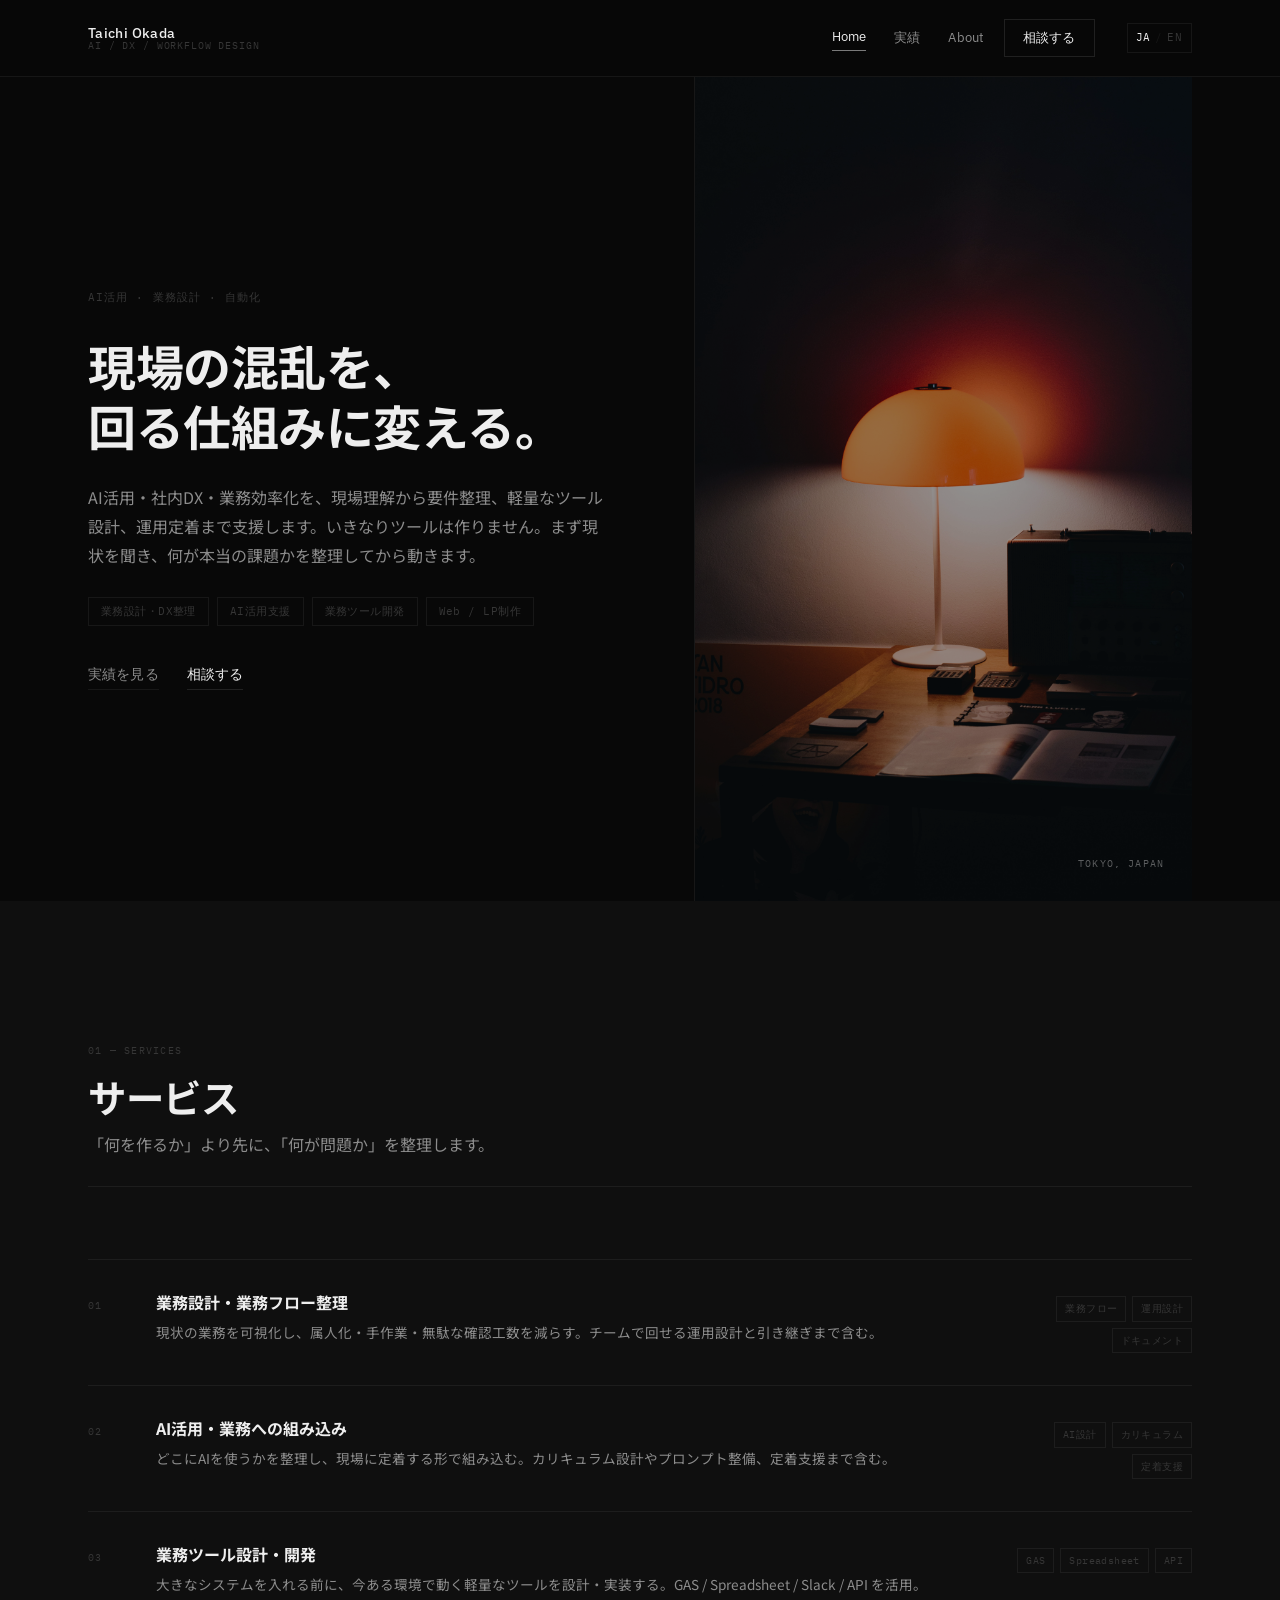
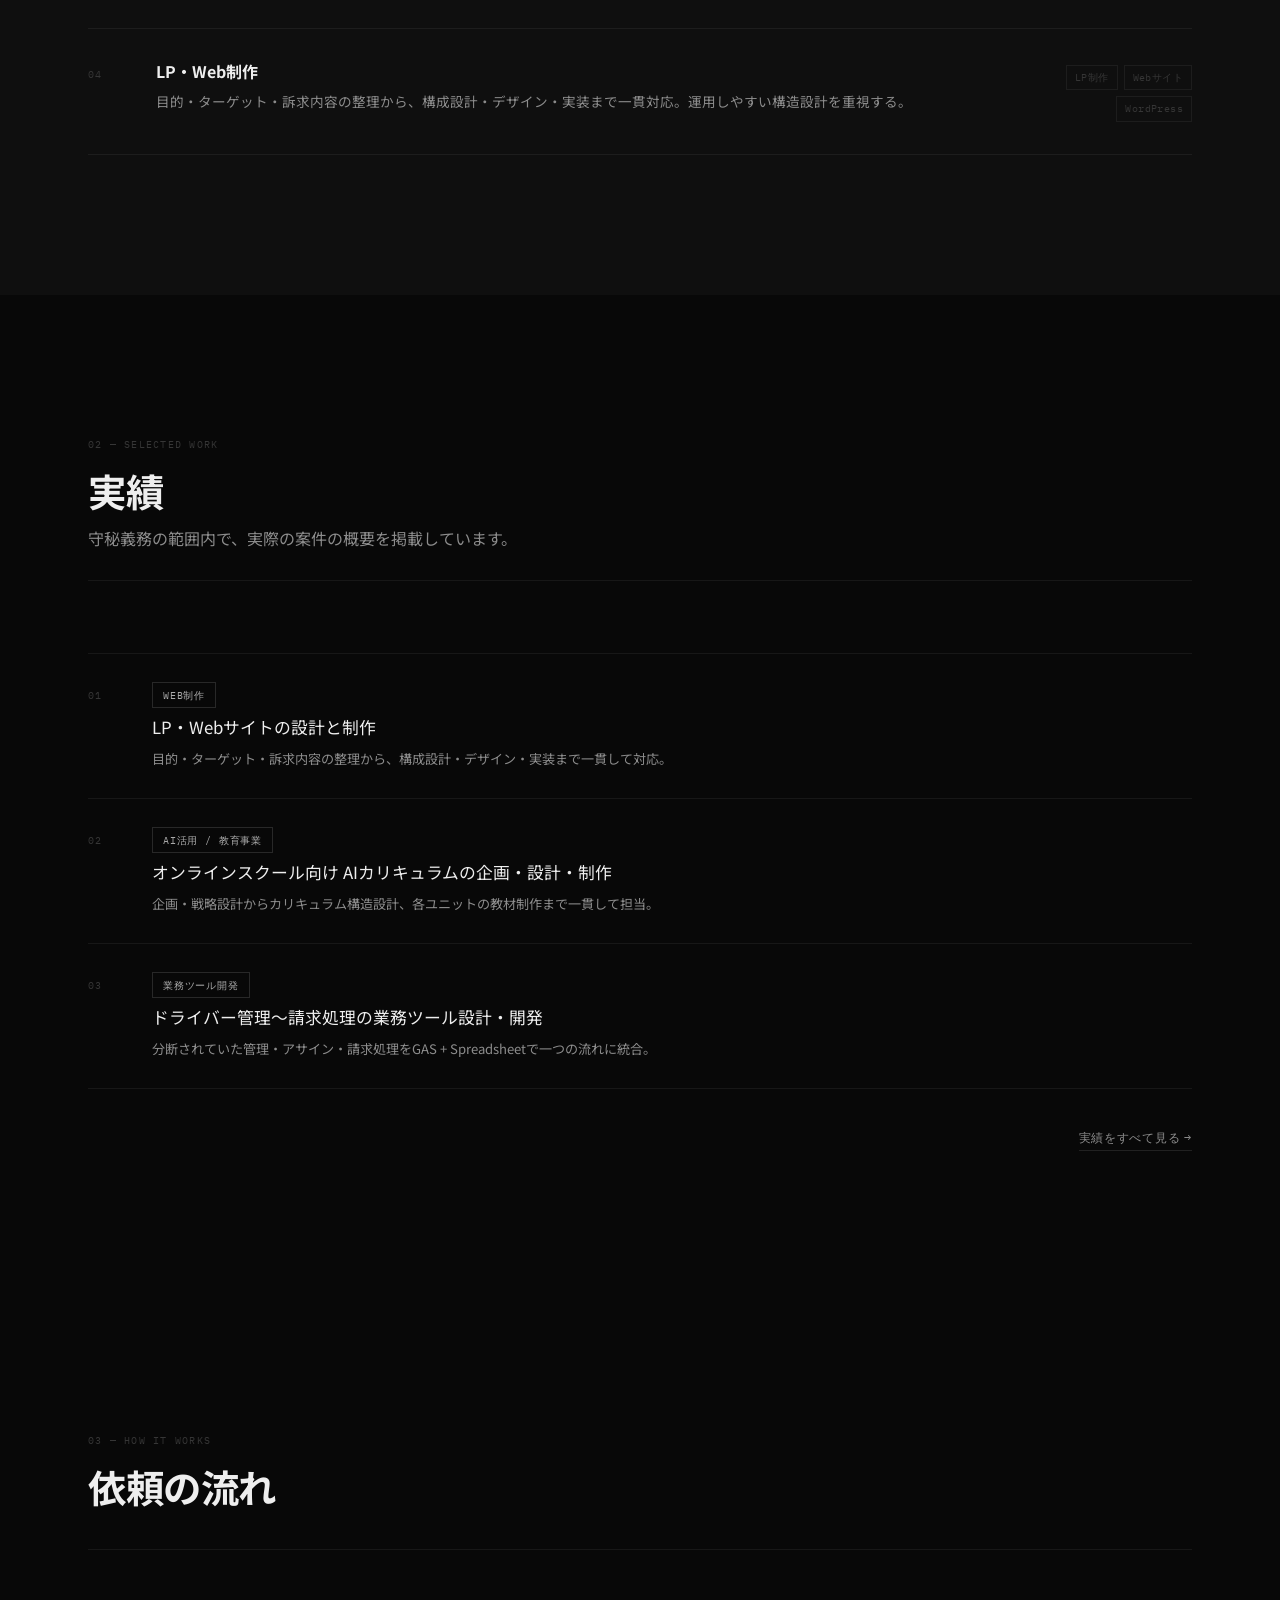
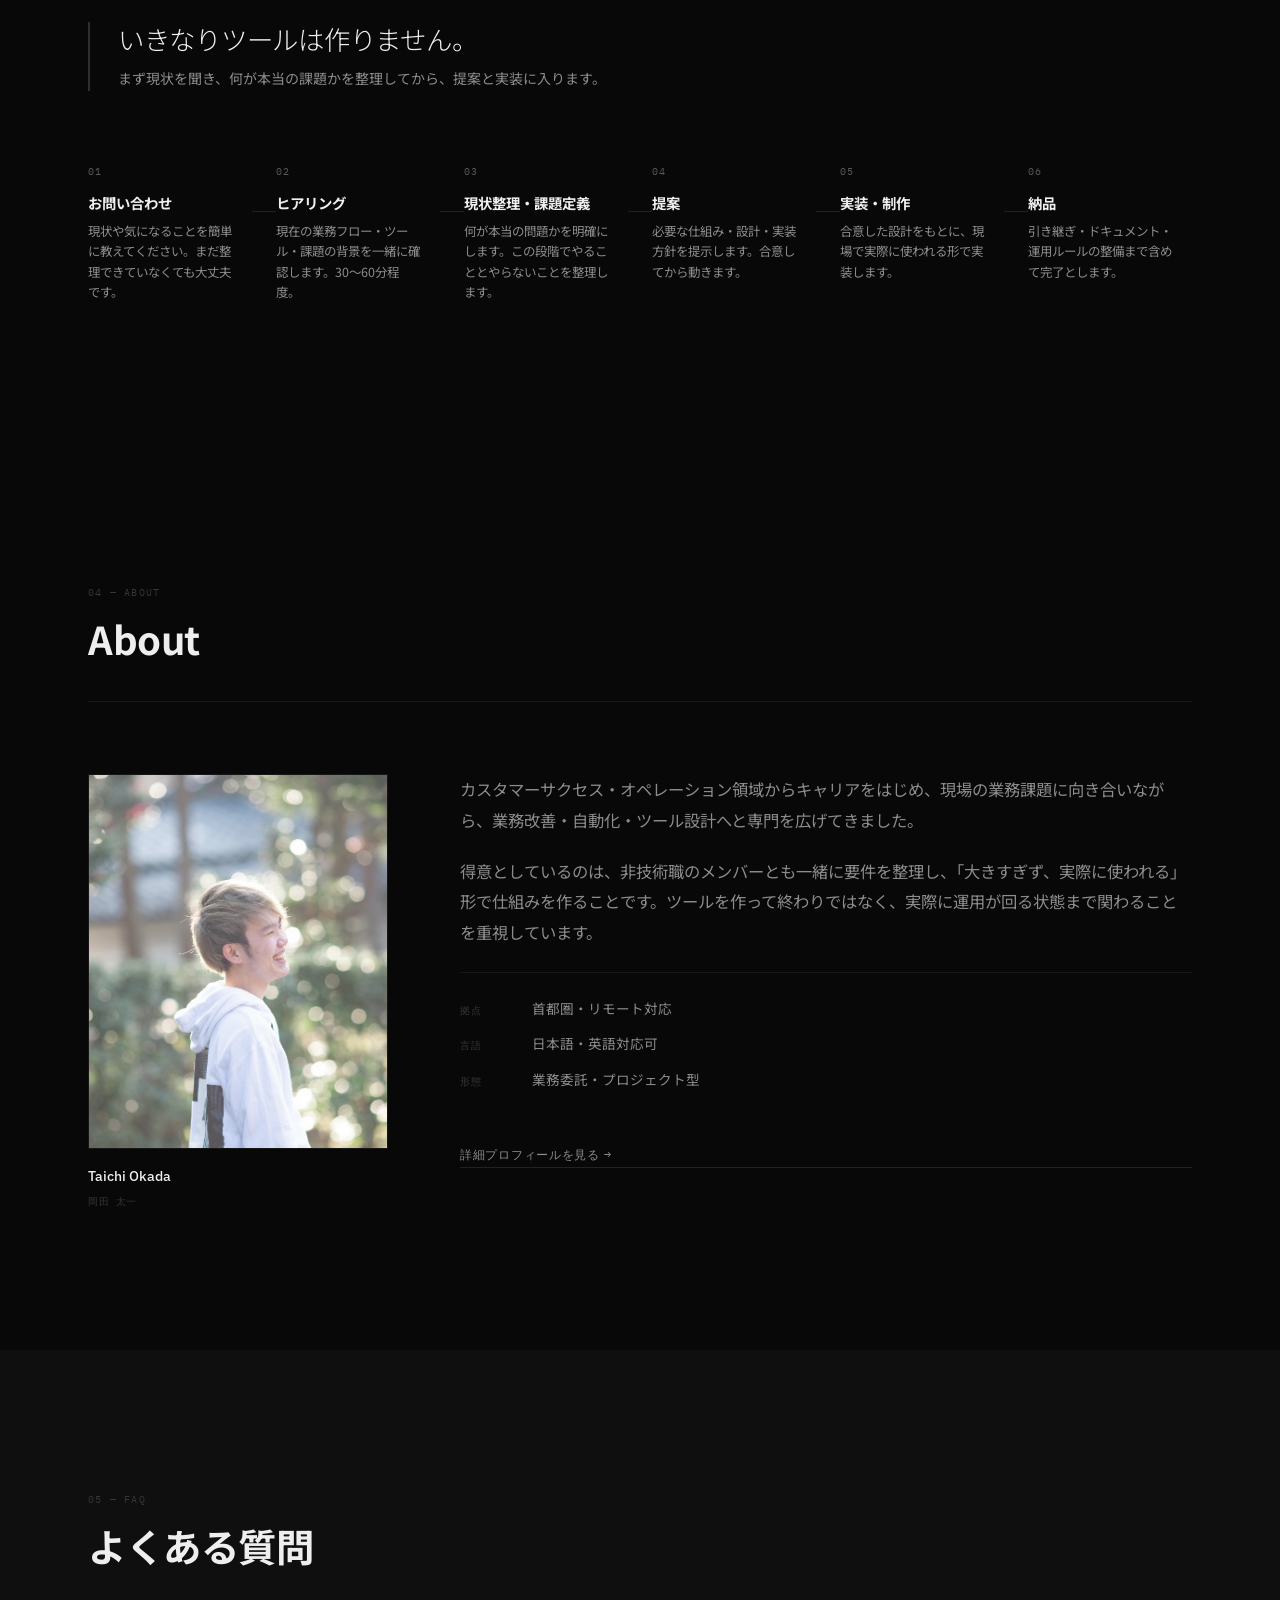
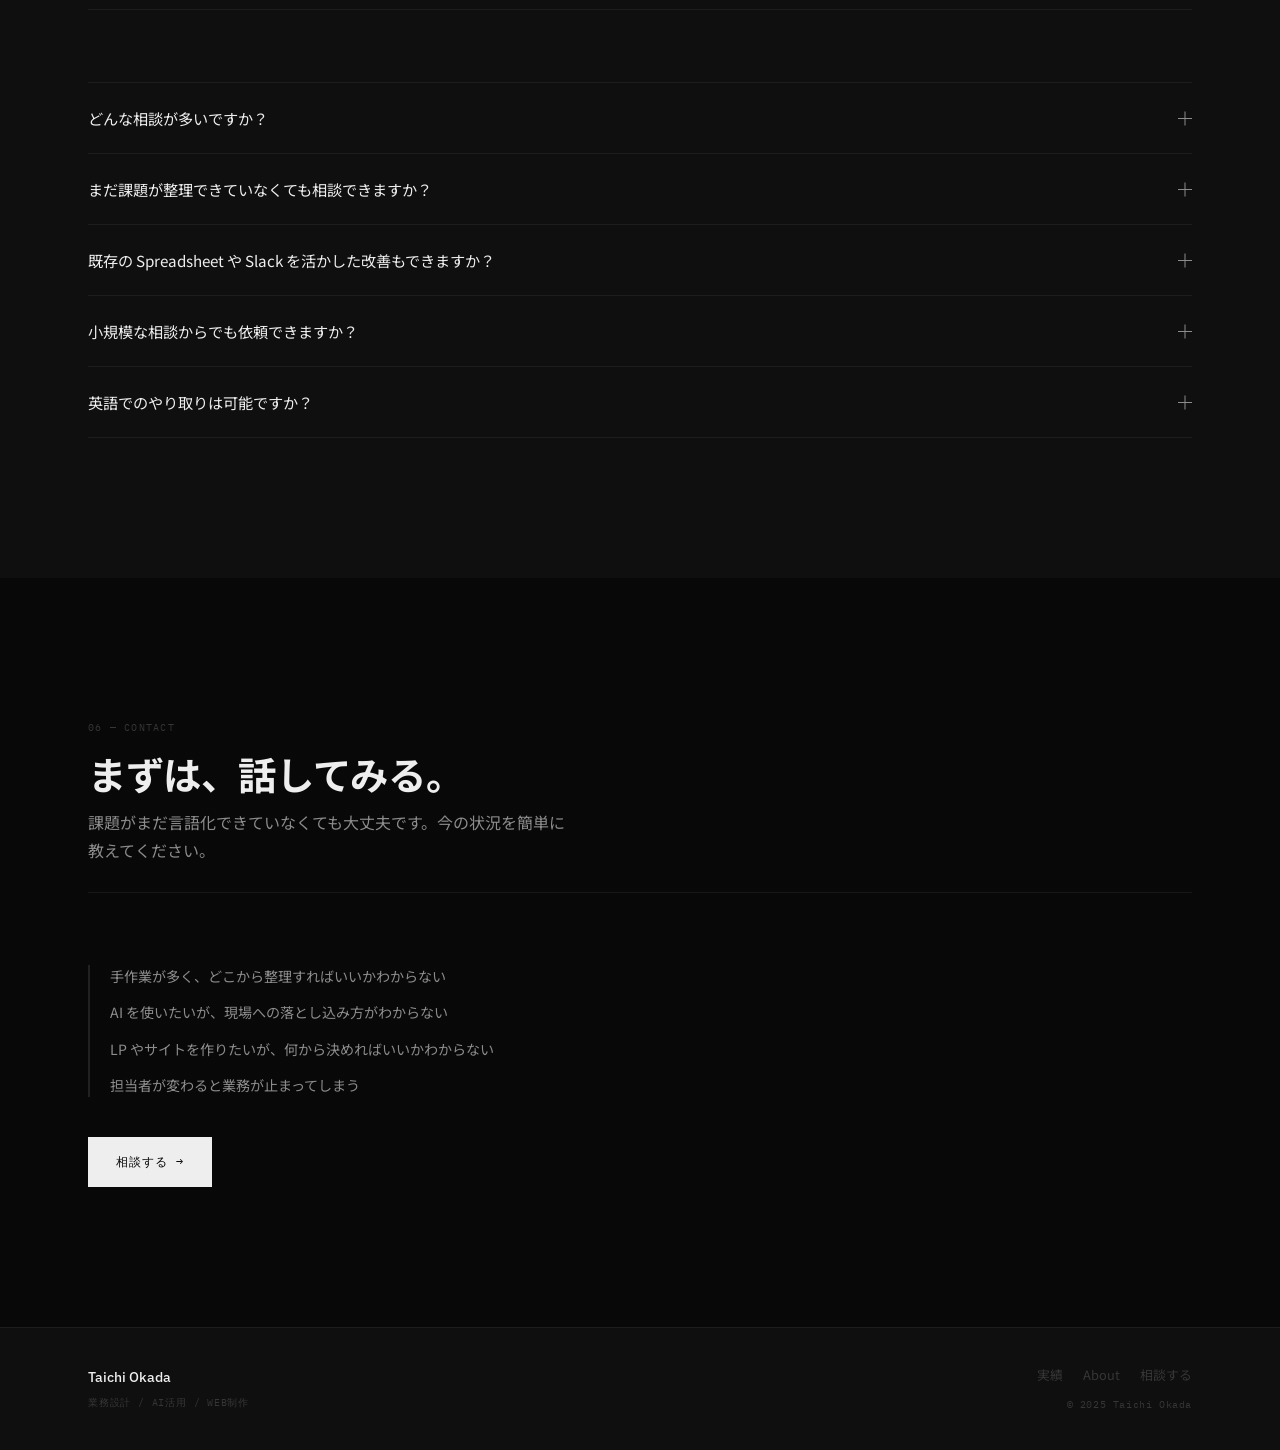
==== commit b528448c: "Improve copy, structure, and add contact form backend - index.html: Services reordered (業務設計 first, " ====
--- a/index.html
+++ b/index.html
@@ -79,10 +79,10 @@
           </p>
 
           <div class="hero-tags" aria-label="対応領域">
-            <span data-ja="AI業務設計"   data-en="AI Workflow Design">AI業務設計</span>
-            <span data-ja="業務ツール開発" data-en="Internal Tools">業務ツール開発</span>
-            <span data-ja="Web / LP制作"  data-en="Web / LP">Web / LP制作</span>
-            <span>GAS · Spreadsheet · API</span>
+            <span data-ja="業務設計・DX整理" data-en="Workflow Design">業務設計・DX整理</span>
+            <span data-ja="AI活用支援"       data-en="AI Adoption">AI活用支援</span>
+            <span data-ja="業務ツール開発"    data-en="Internal Tools">業務ツール開発</span>
+            <span data-ja="Web / LP制作"      data-en="Web / LP">Web / LP制作</span>
           </div>
 
           <div class="hero-actions">
@@ -121,28 +121,28 @@
           <li class="service-row reveal-item">
             <span class="svc-num mono" aria-hidden="true">01</span>
             <div class="svc-body">
-              <h3 data-ja="Web制作 / LP制作" data-en="Web & LP Development">Web制作 / LP制作</h3>
-              <p data-ja="ビジネス目標から逆算した構成設計・デザイン・実装。更新しやすい構造設計も含む。"
-                 data-en="Structure, design, and development built backward from business goals. Includes easy-to-maintain architecture.">
-                ビジネス目標から逆算した構成設計・デザイン・実装。更新しやすい構造設計も含む。
+              <h3 data-ja="業務設計・業務フロー整理" data-en="Workflow Design & Process Clarity">業務設計・業務フロー整理</h3>
+              <p data-ja="現状の業務を可視化し、属人化・手作業・無駄な確認工数を減らす。チームで回せる運用設計と引き継ぎまで含む。"
+                 data-en="Mapping how work actually flows, then redesigning it to reduce manual steps, single-person dependencies, and recurring confusion.">
+                現状の業務を可視化し、属人化・手作業・無駄な確認工数を減らす。チームで回せる運用設計と引き継ぎまで含む。
               </p>
             </div>
             <div class="svc-tags">
-              <span>LP制作</span><span>Webサイト</span><span>CMS</span>
+              <span>業務フロー</span><span>運用設計</span><span>ドキュメント</span>
             </div>
           </li>
 
           <li class="service-row reveal-item">
             <span class="svc-num mono" aria-hidden="true">02</span>
             <div class="svc-body">
-              <h3 data-ja="AI活用・業務整理" data-en="AI Integration & Workflow Design">AI活用・業務整理</h3>
-              <p data-ja="どこにAIを入れるか、何を人が判断するかを整理し、現場に合う形で組み込む。カリキュラム設計・コンテンツ制作も含む。"
-                 data-en="Mapping where AI fits and where human judgment stays. Includes curriculum design and content creation.">
-                どこにAIを入れるか、何を人が判断するかを整理し、現場に合う形で組み込む。カリキュラム設計・コンテンツ制作も含む。
+              <h3 data-ja="AI活用・業務への組み込み" data-en="AI Integration & Adoption">AI活用・業務への組み込み</h3>
+              <p data-ja="どこにAIを使うかを整理し、現場に定着する形で組み込む。カリキュラム設計やプロンプト整備、定着支援まで含む。"
+                 data-en="Clarifying where AI actually fits, then embedding it in a way that sticks. Includes curriculum design, prompt structuring, and adoption support.">
+                どこにAIを使うかを整理し、現場に定着する形で組み込む。カリキュラム設計やプロンプト整備、定着支援まで含む。
               </p>
             </div>
             <div class="svc-tags">
-              <span>AI設計</span><span>カリキュラム</span><span>業務整理</span>
+              <span>AI設計</span><span>カリキュラム</span><span>定着支援</span>
             </div>
           </li>
 
@@ -150,9 +150,9 @@
             <span class="svc-num mono" aria-hidden="true">03</span>
             <div class="svc-body">
               <h3 data-ja="業務ツール設計・開発" data-en="Internal Tool Design & Development">業務ツール設計・開発</h3>
-              <p data-ja="大きなシステムを入れる前に、今ある環境で実務を改善する。GAS / Spreadsheet / Slack / API を使った軽量なツールを設計・実装する。"
-                 data-en="Improving operations within existing infrastructure. Lightweight tools built with GAS, Spreadsheet, Slack, and APIs.">
-                大きなシステムを入れる前に、今ある環境で実務を改善する。GAS / Spreadsheet / Slack / API を使った軽量なツールを設計・実装する。
+              <p data-ja="大きなシステムを入れる前に、今ある環境で動く軽量なツールを設計・実装する。GAS / Spreadsheet / Slack / API を活用。"
+                 data-en="Building lightweight tools within the tools you already use—before introducing anything new. GAS, Spreadsheet, Slack, APIs.">
+                大きなシステムを入れる前に、今ある環境で動く軽量なツールを設計・実装する。GAS / Spreadsheet / Slack / API を活用。
               </p>
             </div>
             <div class="svc-tags">
@@ -163,14 +163,14 @@
           <li class="service-row reveal-item">
             <span class="svc-num mono" aria-hidden="true">04</span>
             <div class="svc-body">
-              <h3 data-ja="業務フロー設計・運用定着" data-en="Workflow Design & Adoption">業務フロー設計・運用定着</h3>
-              <p data-ja="属人化を解消し、チームで回せる運用に整える。引き継ぎ・マニュアル・運用ルールの整備まで含む。"
-                 data-en="Reducing single-person dependencies. Includes handoff documentation and operating rules to ensure real adoption.">
-                属人化を解消し、チームで回せる運用に整える。引き継ぎ・マニュアル・運用ルールの整備まで含む。
+              <h3 data-ja="LP・Web制作" data-en="LP & Website Development">LP・Web制作</h3>
+              <p data-ja="目的・ターゲット・訴求内容の整理から、構成設計・デザイン・実装まで一貫対応。運用しやすい構造設計を重視する。"
+                 data-en="From goal and audience clarification through structure, design, and development. Built to be easy to maintain after handoff.">
+                目的・ターゲット・訴求内容の整理から、構成設計・デザイン・実装まで一貫対応。運用しやすい構造設計を重視する。
               </p>
             </div>
             <div class="svc-tags">
-              <span>運用設計</span><span>ドキュメント</span><span>定着支援</span>
+              <span>LP制作</span><span>Webサイト</span><span>WordPress</span>
             </div>
           </li>
 
@@ -390,11 +390,11 @@
             <div class="about-meta">
               <div class="meta-item">
                 <span class="meta-key mono" data-ja="拠点" data-en="Based">拠点</span>
-                <span class="meta-val" data-ja="東京（リモート対応）" data-en="Tokyo — remote-friendly">東京（リモート対応）</span>
+                <span class="meta-val" data-ja="首都圏・リモート対応" data-en="Greater Tokyo Area — remote-friendly">首都圏・リモート対応</span>
               </div>
               <div class="meta-item">
                 <span class="meta-key mono" data-ja="言語" data-en="Languages">言語</span>
-                <span class="meta-val" data-ja="日本語・英語" data-en="Japanese & English">日本語・英語</span>
+                <span class="meta-val" data-ja="日本語・英語対応可" data-en="Japanese & English">日本語・英語対応可</span>
               </div>
               <div class="meta-item">
                 <span class="meta-key mono" data-ja="形態" data-en="Availability">形態</span>
@@ -414,13 +414,96 @@
 
 
     <!-- ======================================================
+         FAQ
+    ====================================================== -->
+    <section class="section faq-section" id="faq">
+      <div class="container">
+
+        <div class="section-head">
+          <span class="eyebrow mono">05 — FAQ</span>
+          <h2 data-ja="よくある質問" data-en="FAQ">よくある質問</h2>
+        </div>
+
+        <div class="faq-list">
+
+          <details class="faq-item reveal-item">
+            <summary class="faq-q">
+              <span data-ja="どんな相談が多いですか？" data-en="What kinds of inquiries do you typically receive?">どんな相談が多いですか？</span>
+              <span class="faq-toggle" aria-hidden="true"><span></span><span></span></span>
+            </summary>
+            <div class="faq-a">
+              <p data-ja="「手作業が多くて限界を感じている」「AIを使いたいが現場への落とし込み方がわからない」「担当者が変わると業務が止まる」といった相談が多いです。課題がまだ整理できていなくても、まず状況を聞かせていただく形で進めています。"
+                 data-en="Common: 'Manual work is piling up and we've hit a wall,' 'We want to use AI but aren't sure where to start,' 'Operations fall apart when one person leaves.' No need for a polished brief—I typically start by just listening.">
+                「手作業が多くて限界を感じている」「AIを使いたいが現場への落とし込み方がわからない」「担当者が変わると業務が止まる」といった相談が多いです。課題がまだ整理できていなくても、まず状況を聞かせていただく形で進めています。
+              </p>
+            </div>
+          </details>
+
+          <details class="faq-item reveal-item">
+            <summary class="faq-q">
+              <span data-ja="まだ課題が整理できていなくても相談できますか？" data-en="Can I reach out even if I haven't clearly defined my problem?">まだ課題が整理できていなくても相談できますか？</span>
+              <span class="faq-toggle" aria-hidden="true"><span></span><span></span></span>
+            </summary>
+            <div class="faq-a">
+              <p data-ja="はい、むしろそちらの方が多いです。「なんとなくうまくいっていない」という状態から始まることがほとんどです。課題の言語化自体をサポートすることも、仕事の一部と考えています。"
+                 data-en="Yes—actually that's the more common starting point. 'Something isn't working but I can't quite articulate it' is fine. Helping you clarify the problem is part of what I do.">
+                はい、むしろそちらの方が多いです。「なんとなくうまくいっていない」という状態から始まることがほとんどです。課題の言語化自体をサポートすることも、仕事の一部と考えています。
+              </p>
+            </div>
+          </details>
+
+          <details class="faq-item reveal-item">
+            <summary class="faq-q">
+              <span data-ja="既存の Spreadsheet や Slack を活かした改善もできますか？" data-en="Can you work within our existing tools?">既存の Spreadsheet や Slack を活かした改善もできますか？</span>
+              <span class="faq-toggle" aria-hidden="true"><span></span><span></span></span>
+            </summary>
+            <div class="faq-a">
+              <p data-ja="はい、それが最もよくあるパターンです。新しいシステムを導入する前に、今使っているツールの中でできることを最大化するアプローチを取ることが多く、実際に定着しやすいです。"
+                 data-en="Yes—that's the most common pattern. Before introducing new tools, I focus on getting more from what you already have. It tends to stick better.">
+                はい、それが最もよくあるパターンです。新しいシステムを導入する前に、今使っているツールの中でできることを最大化するアプローチを取ることが多く、実際に定着しやすいです。
+              </p>
+            </div>
+          </details>
+
+          <details class="faq-item reveal-item">
+            <summary class="faq-q">
+              <span data-ja="小規模な相談からでも依頼できますか？" data-en="Can I start with a small, scoped request?">小規模な相談からでも依頼できますか？</span>
+              <span class="faq-toggle" aria-hidden="true"><span></span><span></span></span>
+            </summary>
+            <div class="faq-a">
+              <p data-ja="はい。「まずここだけ」という依頼も歓迎しています。小さく始めて、効果を確認しながら広げていく方が、結果的に定着しやすいことが多いです。"
+                 data-en="Yes. Scoped, 'just this one thing' engagements are welcome. Starting small and expanding based on results tends to lead to better adoption anyway.">
+                はい。「まずここだけ」という依頼も歓迎しています。小さく始めて、効果を確認しながら広げていく方が、結果的に定着しやすいことが多いです。
+              </p>
+            </div>
+          </details>
+
+          <details class="faq-item reveal-item">
+            <summary class="faq-q">
+              <span data-ja="英語でのやり取りは可能ですか？" data-en="Can we work in English?">英語でのやり取りは可能ですか？</span>
+              <span class="faq-toggle" aria-hidden="true"><span></span><span></span></span>
+            </summary>
+            <div class="faq-a">
+              <p data-ja="はい、日英両方で対応しています。要件整理・ドキュメント・コミュニケーションすべて英語で進めることができます。"
+                 data-en="Yes. I work in both Japanese and English—requirements, documentation, and all communication included.">
+                はい、日英両方で対応しています。要件整理・ドキュメント・コミュニケーションすべて英語で進めることができます。
+              </p>
+            </div>
+          </details>
+
+        </div>
+      </div>
+    </section>
+
+
+    <!-- ======================================================
          CONTACT CTA (no form — links to contact.html)
     ====================================================== -->
     <section class="section contact-section" id="contact">
       <div class="container">
 
         <div class="contact-head">
-          <span class="eyebrow mono">05 — <span data-ja="Contact" data-en="Contact">Contact</span></span>
+          <span class="eyebrow mono">06 — <span data-ja="Contact" data-en="Contact">Contact</span></span>
           <h2 data-ja="まずは、話してみる。" data-en="Let's talk.">まずは、話してみる。</h2>
           <p data-ja="課題がまだ言語化できていなくても大丈夫です。今の状況を簡単に教えてください。"
              data-en="You don't need a clear brief. Just tell me what's been on your mind.">
@@ -456,8 +539,8 @@
         <div class="footer-left">
           <span class="footer-name">Taichi Okada</span>
           <span class="footer-sub mono"
-                data-ja="AI活用 / 業務設計 / Web制作"
-                data-en="AI / Workflow Design / Web">AI活用 / 業務設計 / Web制作</span>
+                data-ja="業務設計 / AI活用 / Web制作"
+                data-en="Workflow Design / AI / Web">業務設計 / AI活用 / Web制作</span>
         </div>
         <div class="footer-right">
           <nav class="footer-nav" aria-label="Footer">
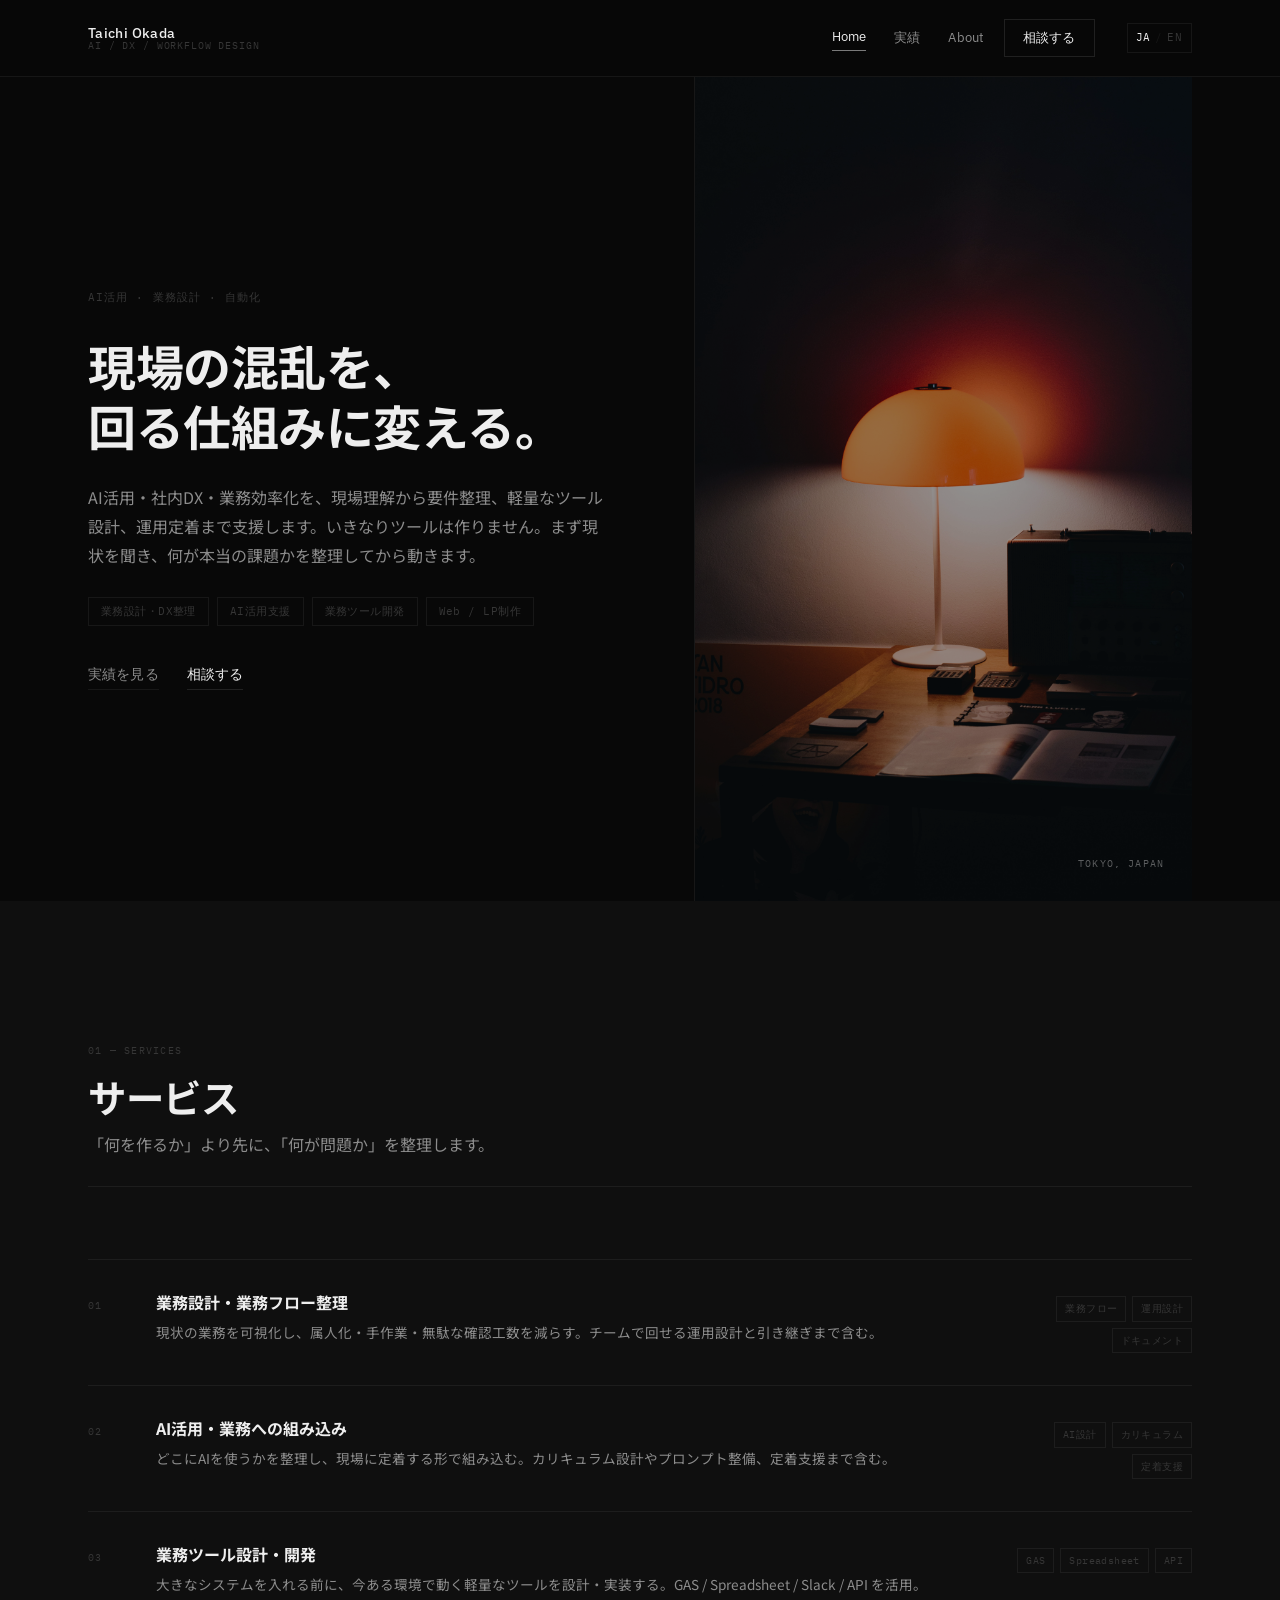
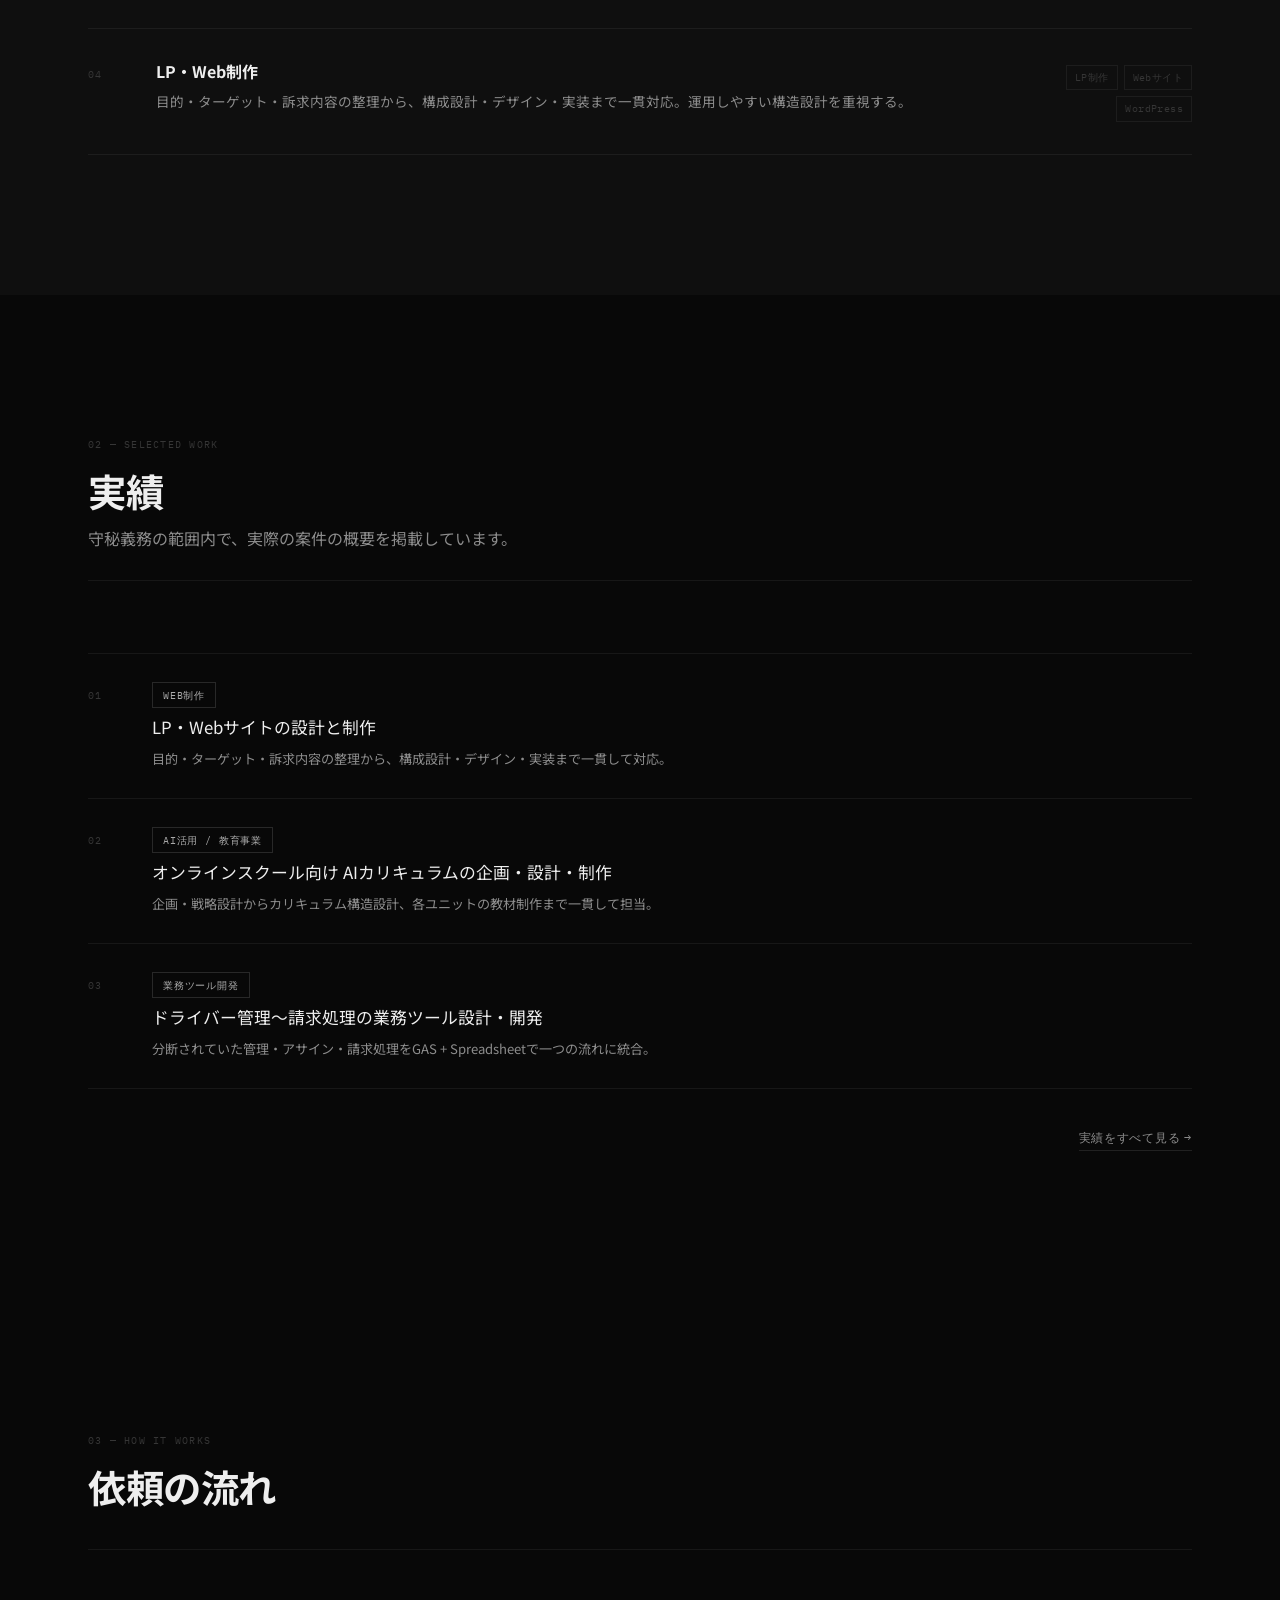
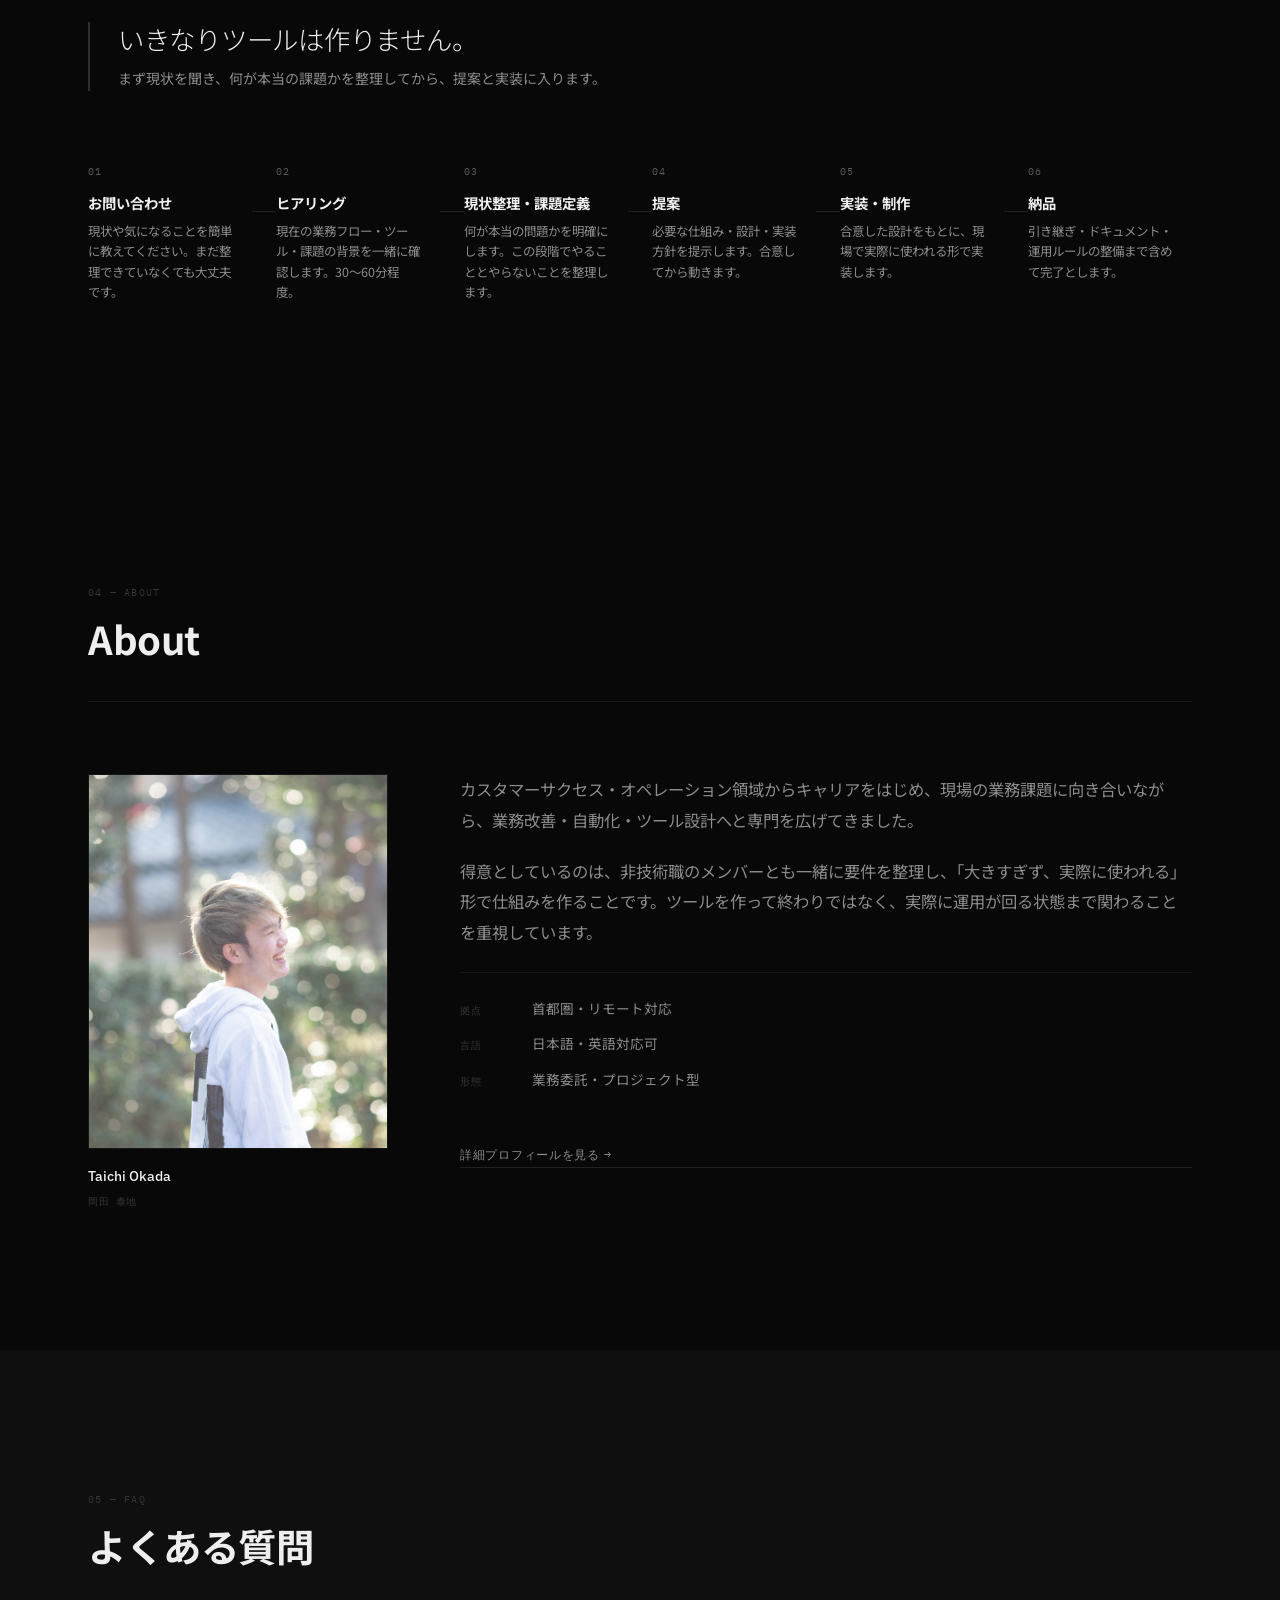
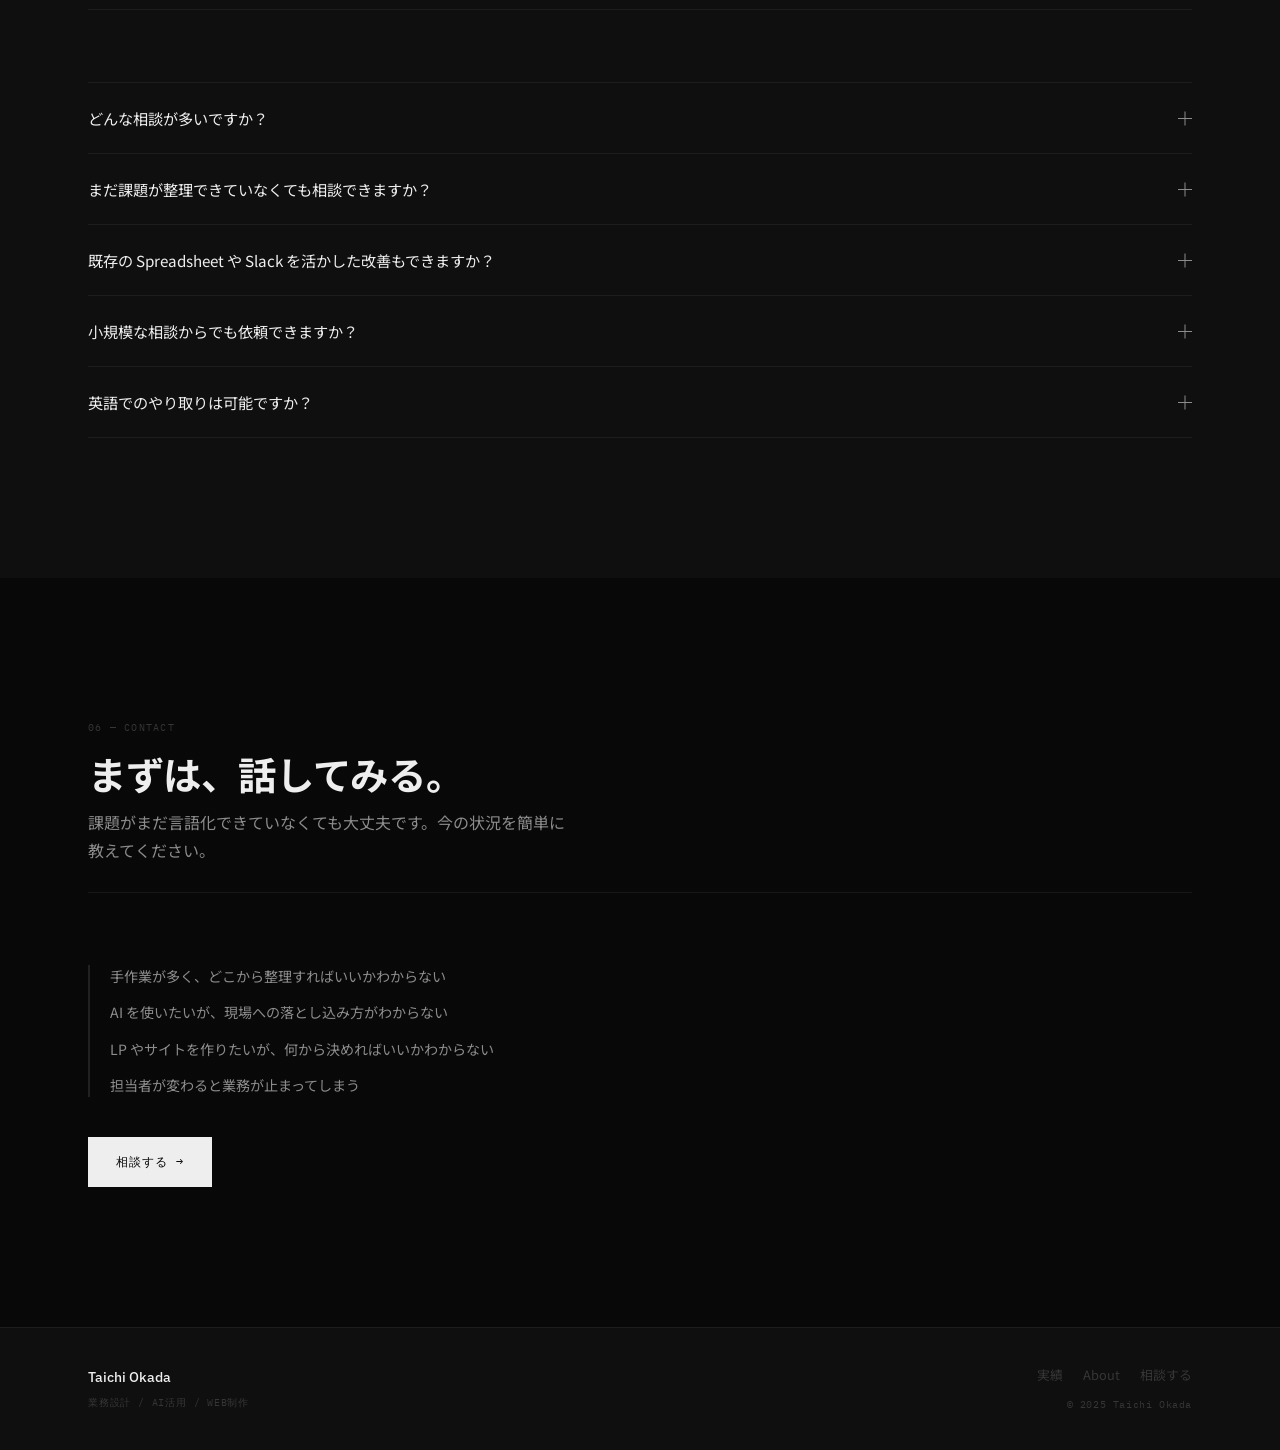
==== commit fca68f43: "Fix name: 岡田太一 → 岡田泰地 Co-Authored-By: Claude Sonnet 4.6 <noreply@anthropic.com>" ====
--- a/index.html
+++ b/index.html
@@ -373,7 +373,7 @@
             >
             <div class="portrait-caption">
               <span class="cap-name">Taichi Okada</span>
-              <span class="cap-role mono" data-ja="岡田 太一" data-en="岡田 太一">岡田 太一</span>
+              <span class="cap-role mono" data-ja="岡田 泰地" data-en="岡田 泰地">岡田 泰地</span>
             </div>
           </div>
 
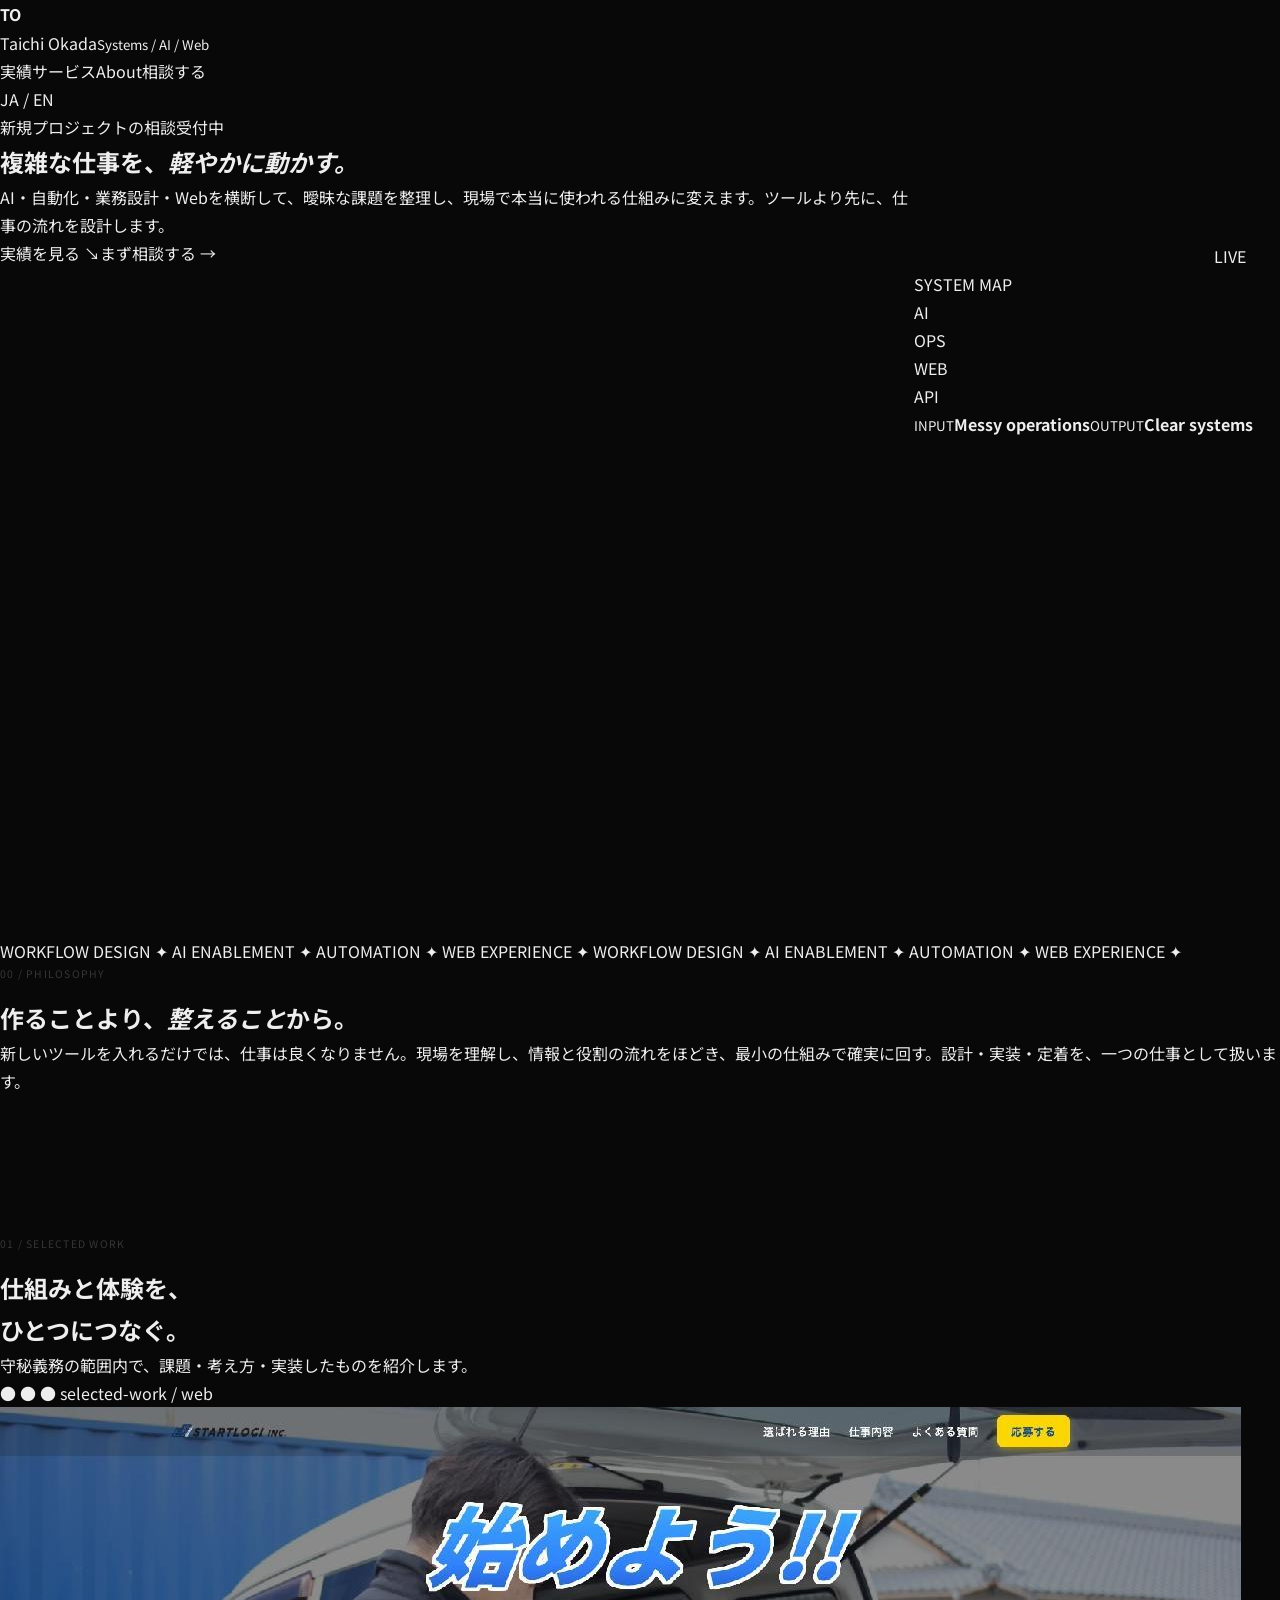
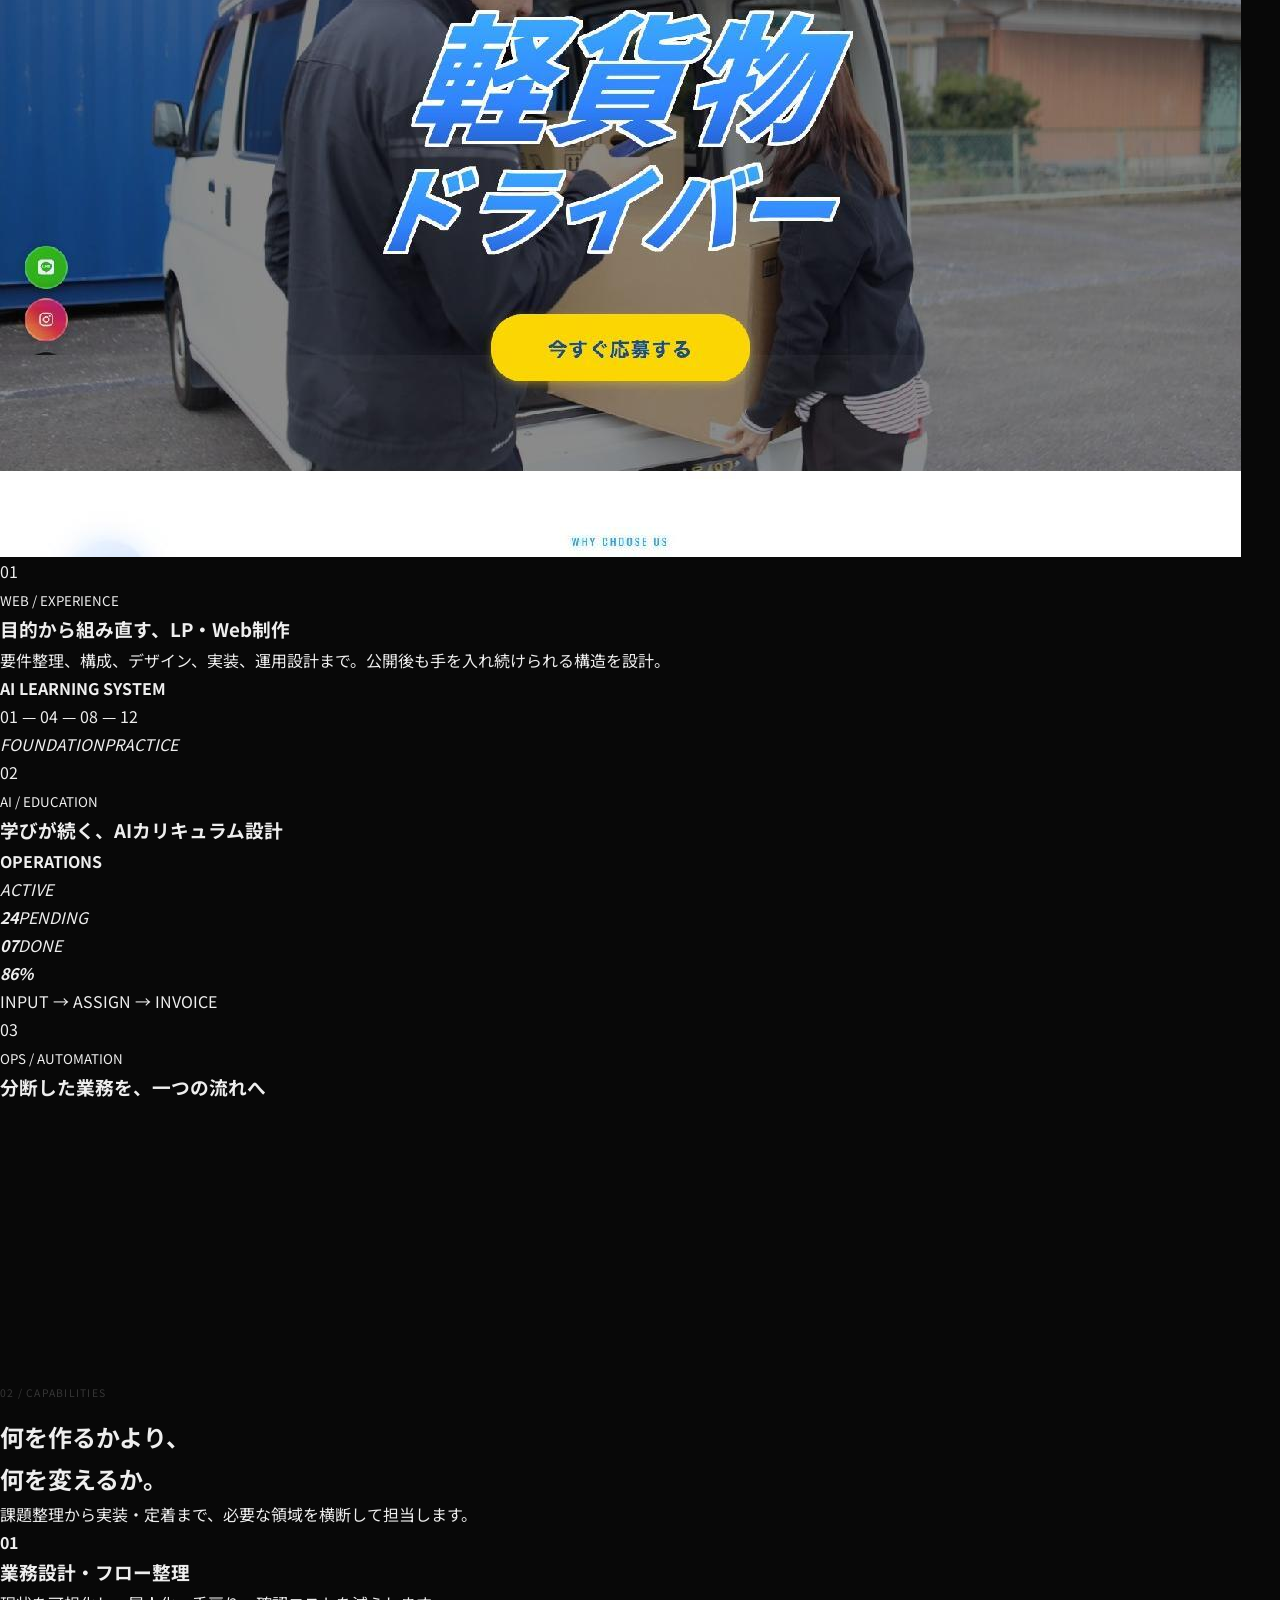
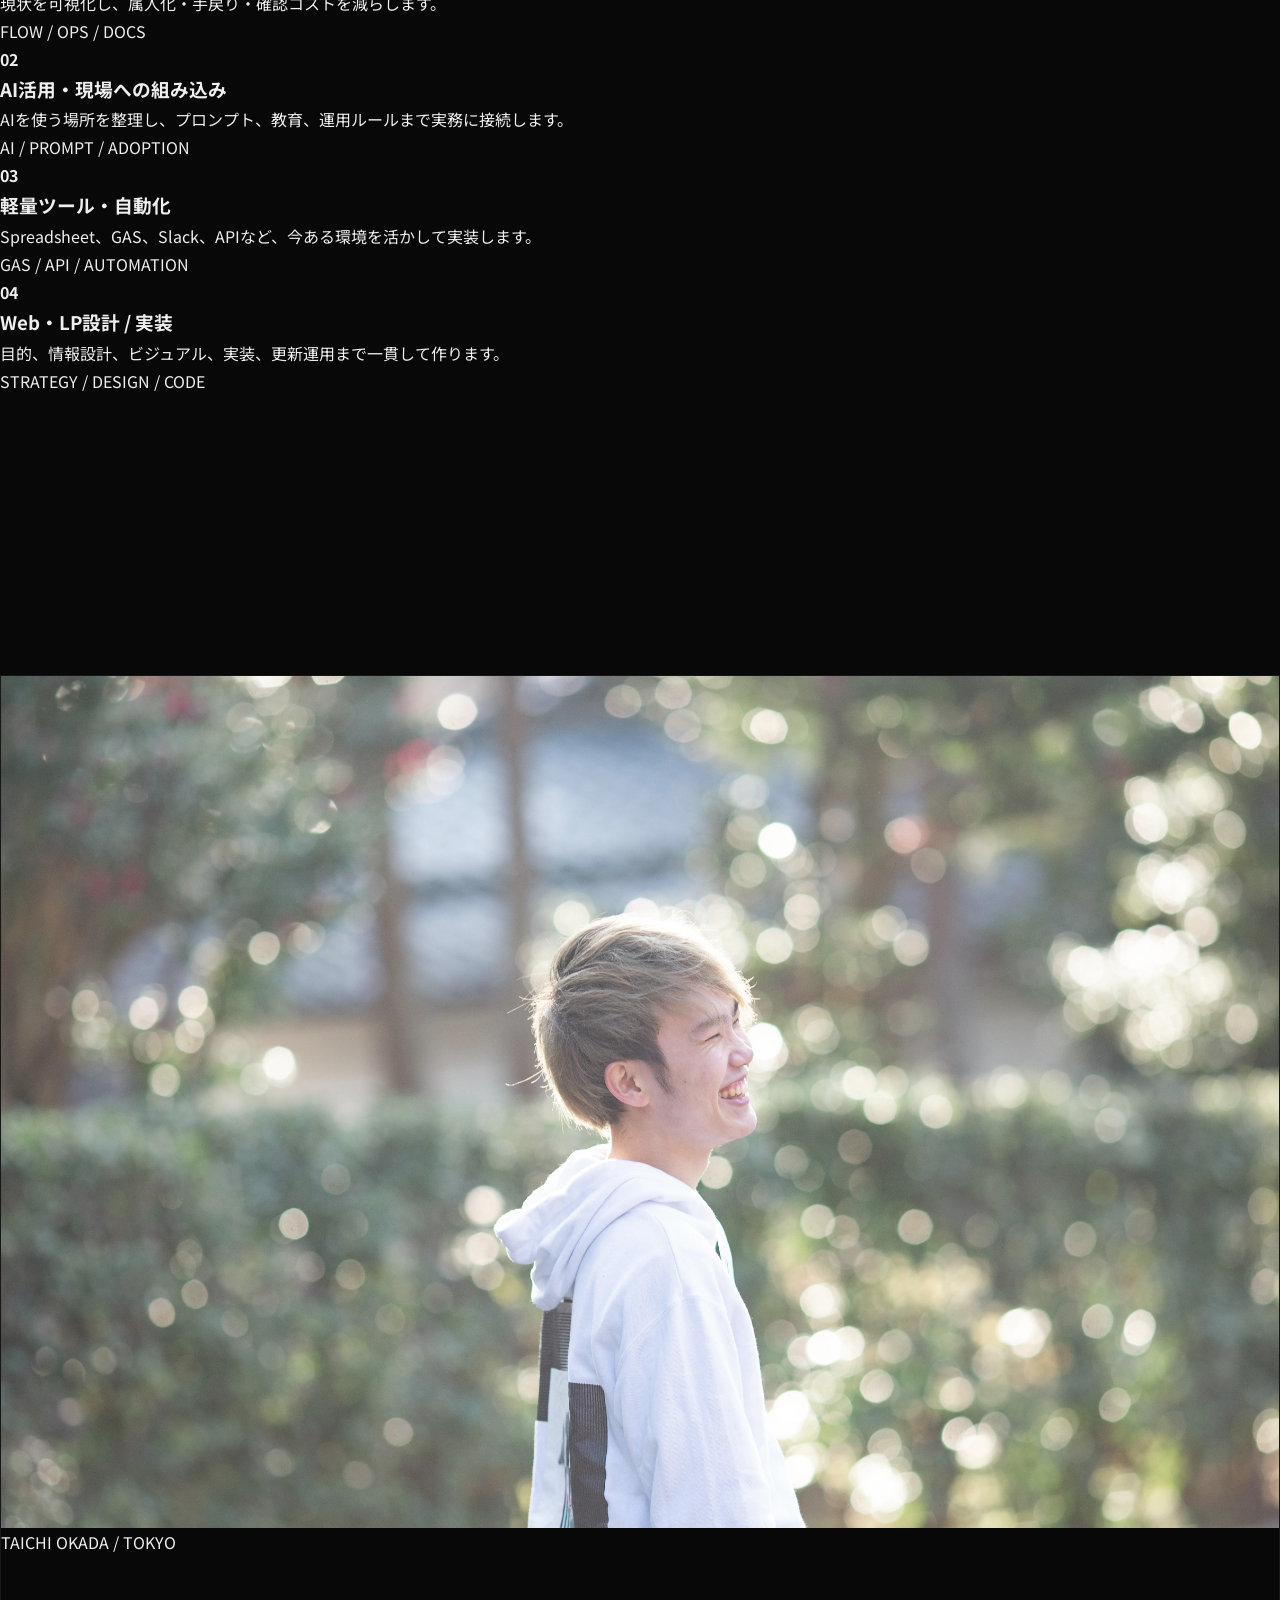
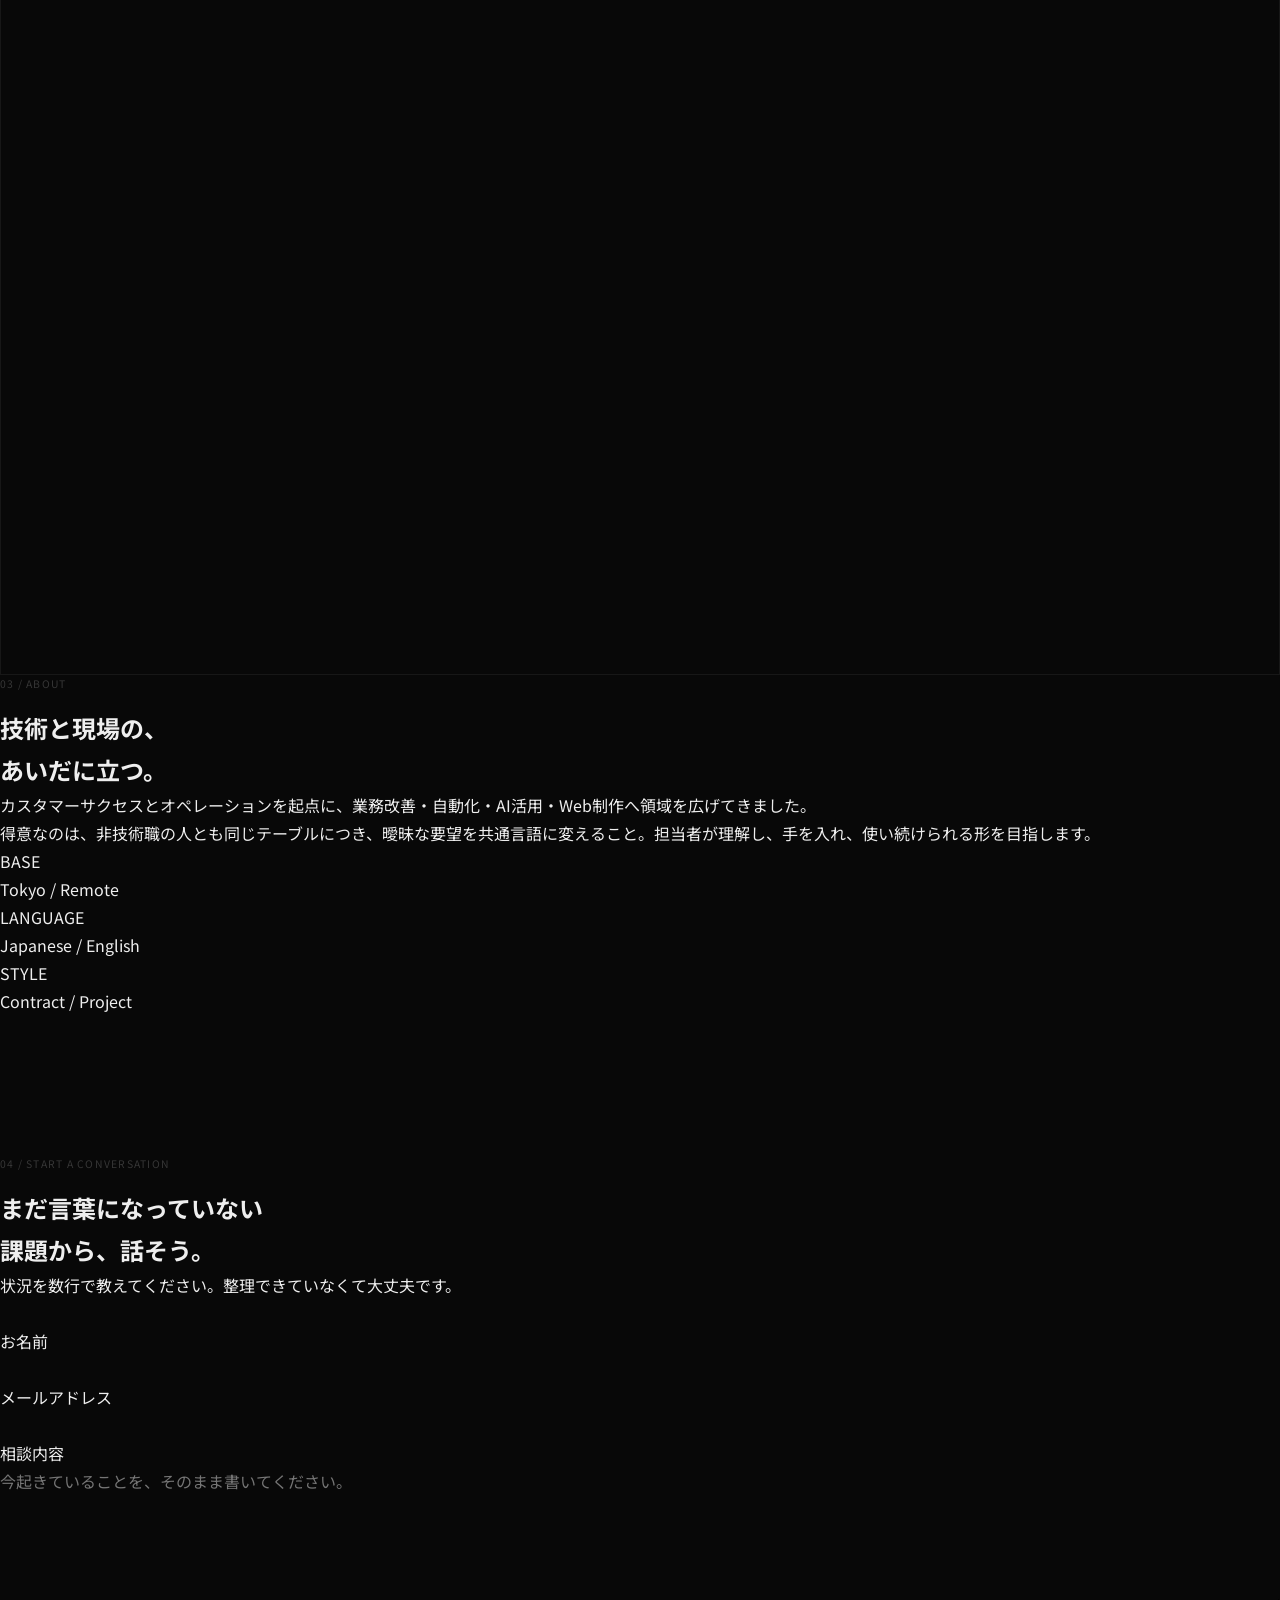
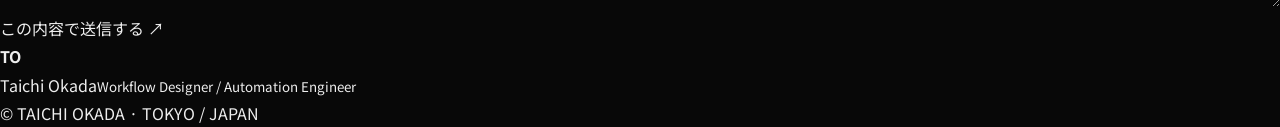
==== commit 8e3904a0: "Redesign portfolio homepage with kinetic editorial experience" ====
--- a/index.html
+++ b/index.html
@@ -1,559 +1,21 @@
-<!DOCTYPE html>
+<!doctype html>
 <html lang="ja">
 <head>
-  <meta charset="UTF-8">
-  <meta name="viewport" content="width=device-width, initial-scale=1.0">
-  <meta name="description" content="Taichi Okada — AI活用・社内DX・業務効率化を、現場理解から運用定着まで支援します。">
-  <title>Taichi Okada — 業務設計・AI活用・自動化</title>
-
-  <link rel="preconnect" href="https://fonts.googleapis.com">
-  <link rel="preconnect" href="https://fonts.gstatic.com" crossorigin>
-  <link href="https://fonts.googleapis.com/css2?family=IBM+Plex+Mono:wght@400;500&family=IBM+Plex+Sans:ital,wght@0,300;0,400;0,500;0,600;1,300&family=Noto+Sans+JP:wght@300;400;500;700&display=swap" rel="stylesheet">
-  <link rel="stylesheet" href="styles.css">
+<meta charset="utf-8"><meta name="viewport" content="width=device-width,initial-scale=1">
+<meta name="description" content="Taichi Okada — AI活用・業務設計・自動化・Web制作。複雑な仕事を、軽やかに動かす。">
+<meta name="theme-color" content="#0b0b0b"><meta property="og:type" content="website"><meta property="og:title" content="Taichi Okada — AI / Workflow / Automation"><meta property="og:description" content="複雑な仕事を、軽やかに動かす。"><meta property="og:image" content="https://taichiokada.net/assets/taichiokada.jpg"><meta name="twitter:card" content="summary_large_image">
+<link rel="canonical" href="https://taichiokada.net/"><link rel="preconnect" href="https://fonts.googleapis.com"><link rel="preconnect" href="https://fonts.gstatic.com" crossorigin><link href="https://fonts.googleapis.com/css2?family=IBM+Plex+Mono:wght@400;500&family=Noto+Sans+JP:wght@400;500;600;700;800&family=Space+Grotesk:wght@500;600;700&display=swap" rel="stylesheet"><link rel="stylesheet" href="styles.css"><title>Taichi Okada — 業務設計・AI活用・自動化</title>
 </head>
 <body>
-
-  <!-- ======================================================
-       HEADER
-  ====================================================== -->
-  <header class="site-header" id="top">
-    <div class="header-inner">
-
-      <a class="brand" href="index.html" aria-label="Taichi Okada — トップ">
-        <span class="brand-name">Taichi Okada</span>
-        <span class="brand-sub mono">AI / DX / Workflow Design</span>
-      </a>
-
-      <nav class="nav-primary" aria-label="Primary">
-        <a href="index.html" data-ja="Home" data-en="Home" aria-current="page">Home</a>
-        <a href="works.html" data-ja="実績" data-en="Works">実績</a>
-        <a href="about.html" data-ja="About" data-en="About">About</a>
-        <a href="contact.html" class="nav-cta" data-ja="相談する" data-en="Contact">相談する</a>
-      </nav>
-
-      <div class="header-aside">
-        <button class="lang-toggle" id="langToggle" aria-label="言語切替">
-          <span class="lang-opt" data-lang="ja">JA</span>
-          <span class="lang-sep" aria-hidden="true">/</span>
-          <span class="lang-opt" data-lang="en">EN</span>
-        </button>
-        <button class="menu-toggle" id="menuToggle" aria-expanded="false" aria-label="メニュー">
-          <span></span><span></span>
-        </button>
-      </div>
-
-    </div>
-
-    <!-- Mobile nav -->
-    <div class="mobile-nav" id="mobileNav" aria-hidden="true">
-      <a href="index.html" class="m-link" data-ja="Home"   data-en="Home">Home</a>
-      <a href="works.html" class="m-link" data-ja="実績"   data-en="Works">実績</a>
-      <a href="about.html" class="m-link" data-ja="About"  data-en="About">About</a>
-      <a href="contact.html" class="m-link m-cta" data-ja="相談する" data-en="Contact">相談する</a>
-    </div>
-  </header>
-
-  <main>
-
-    <!-- ======================================================
-         HERO
-    ====================================================== -->
-    <section class="hero" id="hero">
-      <div class="hero-inner">
-
-        <!-- Copy — left -->
-        <div class="hero-copy">
-          <p class="hero-kicker mono">
-            <span data-ja="AI活用 · 業務設計 · 自動化" data-en="AI · Workflow Design · Automation">AI活用 · 業務設計 · 自動化</span>
-          </p>
-
-          <h1 class="hero-headline">
-            <span class="hl" data-ja="現場の混乱を、" data-en="From messy operations">現場の混乱を、</span>
-            <span class="hl" data-ja="回る仕組みに変える。" data-en="to systems that run.">回る仕組みに変える。</span>
-          </h1>
-
-          <p class="hero-sub"
-             data-ja="AI活用・社内DX・業務効率化を、現場理解から要件整理、軽量なツール設計、運用定着まで支援します。いきなりツールは作りません。まず現状を聞き、何が本当の課題かを整理してから動きます。"
-             data-en="Supporting AI adoption, internal DX, and workflow improvement—from field understanding to tool design and operational adoption. We don't start by building. We start by listening.">
-            AI活用・社内DX・業務効率化を、現場理解から要件整理、軽量なツール設計、運用定着まで支援します。いきなりツールは作りません。まず現状を聞き、何が本当の課題かを整理してから動きます。
-          </p>
-
-          <div class="hero-tags" aria-label="対応領域">
-            <span data-ja="業務設計・DX整理" data-en="Workflow Design">業務設計・DX整理</span>
-            <span data-ja="AI活用支援"       data-en="AI Adoption">AI活用支援</span>
-            <span data-ja="業務ツール開発"    data-en="Internal Tools">業務ツール開発</span>
-            <span data-ja="Web / LP制作"      data-en="Web / LP">Web / LP制作</span>
-          </div>
-
-          <div class="hero-actions">
-            <a href="works.html" class="hero-link" data-ja="実績を見る" data-en="See work">実績を見る <span aria-hidden="true">→</span></a>
-            <a href="contact.html" class="hero-link hero-link-primary" data-ja="相談する" data-en="Get in touch">相談する <span aria-hidden="true">→</span></a>
-          </div>
-        </div>
-
-        <!-- Visual — right -->
-        <div class="hero-visual" role="presentation" aria-hidden="true">
-          <p class="visual-label mono" aria-hidden="true">Tokyo, Japan</p>
-        </div>
-
-      </div>
-    </section>
-
-
-    <!-- ======================================================
-         SERVICES
-    ====================================================== -->
-    <section class="section services-section" id="services">
-      <div class="container">
-
-        <div class="section-head">
-          <span class="eyebrow mono">01 — <span data-ja="Services" data-en="Services">Services</span></span>
-          <h2 data-ja="サービス" data-en="Services">サービス</h2>
-          <p class="section-intro"
-             data-ja="「何を作るか」より先に、「何が問題か」を整理します。"
-             data-en="Before deciding what to build, I work to understand what's actually broken.">
-            「何を作るか」より先に、「何が問題か」を整理します。
-          </p>
-        </div>
-
-        <ul class="services-list" role="list">
-
-          <li class="service-row reveal-item">
-            <span class="svc-num mono" aria-hidden="true">01</span>
-            <div class="svc-body">
-              <h3 data-ja="業務設計・業務フロー整理" data-en="Workflow Design & Process Clarity">業務設計・業務フロー整理</h3>
-              <p data-ja="現状の業務を可視化し、属人化・手作業・無駄な確認工数を減らす。チームで回せる運用設計と引き継ぎまで含む。"
-                 data-en="Mapping how work actually flows, then redesigning it to reduce manual steps, single-person dependencies, and recurring confusion.">
-                現状の業務を可視化し、属人化・手作業・無駄な確認工数を減らす。チームで回せる運用設計と引き継ぎまで含む。
-              </p>
-            </div>
-            <div class="svc-tags">
-              <span>業務フロー</span><span>運用設計</span><span>ドキュメント</span>
-            </div>
-          </li>
-
-          <li class="service-row reveal-item">
-            <span class="svc-num mono" aria-hidden="true">02</span>
-            <div class="svc-body">
-              <h3 data-ja="AI活用・業務への組み込み" data-en="AI Integration & Adoption">AI活用・業務への組み込み</h3>
-              <p data-ja="どこにAIを使うかを整理し、現場に定着する形で組み込む。カリキュラム設計やプロンプト整備、定着支援まで含む。"
-                 data-en="Clarifying where AI actually fits, then embedding it in a way that sticks. Includes curriculum design, prompt structuring, and adoption support.">
-                どこにAIを使うかを整理し、現場に定着する形で組み込む。カリキュラム設計やプロンプト整備、定着支援まで含む。
-              </p>
-            </div>
-            <div class="svc-tags">
-              <span>AI設計</span><span>カリキュラム</span><span>定着支援</span>
-            </div>
-          </li>
-
-          <li class="service-row reveal-item">
-            <span class="svc-num mono" aria-hidden="true">03</span>
-            <div class="svc-body">
-              <h3 data-ja="業務ツール設計・開発" data-en="Internal Tool Design & Development">業務ツール設計・開発</h3>
-              <p data-ja="大きなシステムを入れる前に、今ある環境で動く軽量なツールを設計・実装する。GAS / Spreadsheet / Slack / API を活用。"
-                 data-en="Building lightweight tools within the tools you already use—before introducing anything new. GAS, Spreadsheet, Slack, APIs.">
-                大きなシステムを入れる前に、今ある環境で動く軽量なツールを設計・実装する。GAS / Spreadsheet / Slack / API を活用。
-              </p>
-            </div>
-            <div class="svc-tags">
-              <span>GAS</span><span>Spreadsheet</span><span>API</span>
-            </div>
-          </li>
-
-          <li class="service-row reveal-item">
-            <span class="svc-num mono" aria-hidden="true">04</span>
-            <div class="svc-body">
-              <h3 data-ja="LP・Web制作" data-en="LP & Website Development">LP・Web制作</h3>
-              <p data-ja="目的・ターゲット・訴求内容の整理から、構成設計・デザイン・実装まで一貫対応。運用しやすい構造設計を重視する。"
-                 data-en="From goal and audience clarification through structure, design, and development. Built to be easy to maintain after handoff.">
-                目的・ターゲット・訴求内容の整理から、構成設計・デザイン・実装まで一貫対応。運用しやすい構造設計を重視する。
-              </p>
-            </div>
-            <div class="svc-tags">
-              <span>LP制作</span><span>Webサイト</span><span>WordPress</span>
-            </div>
-          </li>
-
-        </ul>
-      </div>
-    </section>
-
-
-    <!-- ======================================================
-         WORK (simplified — links to works.html)
-    ====================================================== -->
-    <section class="section work-section" id="work">
-      <div class="container">
-
-        <div class="section-head">
-          <span class="eyebrow mono">02 — <span data-ja="Selected Work" data-en="Selected Work">Selected Work</span></span>
-          <h2 data-ja="実績" data-en="Work">実績</h2>
-          <p class="section-intro"
-             data-ja="守秘義務の範囲内で、実際の案件の概要を掲載しています。"
-             data-en="Selected projects shared within appropriate confidentiality.">
-            守秘義務の範囲内で、実際の案件の概要を掲載しています。
-          </p>
-        </div>
-
-        <div class="work-index-list">
-
-          <a href="works.html#work-01" class="work-index-item reveal-item">
-            <span class="wi-num mono" aria-hidden="true">01</span>
-            <div class="wi-body">
-              <span class="case-tag" data-ja="WEB制作" data-en="Web Development">WEB制作</span>
-              <h3 data-ja="LP・Webサイトの設計と制作" data-en="LP & Website Design and Development">LP・Webサイトの設計と制作</h3>
-              <p data-ja="目的・ターゲット・訴求内容の整理から、構成設計・デザイン・実装まで一貫して対応。" data-en="From goal clarification through structure, design, and development.">目的・ターゲット・訴求内容の整理から、構成設計・デザイン・実装まで一貫して対応。</p>
-            </div>
-            <span class="wi-arrow" aria-hidden="true">→</span>
-          </a>
-
-          <a href="works.html#work-02" class="work-index-item reveal-item">
-            <span class="wi-num mono" aria-hidden="true">02</span>
-            <div class="wi-body">
-              <span class="case-tag" data-ja="AI活用 / 教育事業" data-en="AI / Education">AI活用 / 教育事業</span>
-              <h3 data-ja="オンラインスクール向け AIカリキュラムの企画・設計・制作" data-en="AI Curriculum Strategy, Design & Production">オンラインスクール向け AIカリキュラムの企画・設計・制作</h3>
-              <p data-ja="企画・戦略設計からカリキュラム構造設計、各ユニットの教材制作まで一貫して担当。" data-en="Full scope from strategy through curriculum architecture and content production.">企画・戦略設計からカリキュラム構造設計、各ユニットの教材制作まで一貫して担当。</p>
-            </div>
-            <span class="wi-arrow" aria-hidden="true">→</span>
-          </a>
-
-          <a href="works.html#work-03" class="work-index-item reveal-item">
-            <span class="wi-num mono" aria-hidden="true">03</span>
-            <div class="wi-body">
-              <span class="case-tag" data-ja="業務ツール開発" data-en="Internal Tool Development">業務ツール開発</span>
-              <h3 data-ja="ドライバー管理〜請求処理の業務ツール設計・開発" data-en="Driver Management & Billing Workflow Tool">ドライバー管理〜請求処理の業務ツール設計・開発</h3>
-              <p data-ja="分断されていた管理・アサイン・請求処理をGAS + Spreadsheetで一つの流れに統合。" data-en="Unified fragmented management, assignment, and billing into one GAS + Spreadsheet flow.">分断されていた管理・アサイン・請求処理をGAS + Spreadsheetで一つの流れに統合。</p>
-            </div>
-            <span class="wi-arrow" aria-hidden="true">→</span>
-          </a>
-
-        </div>
-
-        <div class="work-index-footer reveal-item">
-          <a href="works.html" class="section-link">
-            <span data-ja="実績をすべて見る" data-en="View all work">実績をすべて見る</span>
-            <span aria-hidden="true"> →</span>
-          </a>
-        </div>
-
-      </div>
-    </section>
-
-
-    <!-- ======================================================
-         PROCESS / 依頼の流れ
-    ====================================================== -->
-    <section class="section process-section" id="process">
-      <div class="container">
-
-        <div class="section-head">
-          <span class="eyebrow mono">03 — <span data-ja="How it works" data-en="How it works">How it works</span></span>
-          <h2 data-ja="依頼の流れ" data-en="How it works">依頼の流れ</h2>
-        </div>
-
-        <!-- Key statement -->
-        <div class="process-statement reveal-item">
-          <p class="statement-main"
-             data-ja="いきなりツールは作りません。"
-             data-en="We don't start by building.">
-            いきなりツールは作りません。
-          </p>
-          <p class="statement-sub"
-             data-ja="まず現状を聞き、何が本当の課題かを整理してから、提案と実装に入ります。"
-             data-en="First we listen, define what's actually broken, then propose and build.">
-            まず現状を聞き、何が本当の課題かを整理してから、提案と実装に入ります。
-          </p>
-        </div>
-
-        <!-- Steps -->
-        <div class="process-flow">
-
-          <div class="process-step reveal-item">
-            <span class="step-num mono" aria-hidden="true">01</span>
-            <div class="step-body">
-              <h3 data-ja="お問い合わせ" data-en="Reach out">お問い合わせ</h3>
-              <p data-ja="現状や気になることを簡単に教えてください。まだ整理できていなくても大丈夫です。"
-                 data-en="Share what's on your mind. No need for a polished brief.">
-                現状や気になることを簡単に教えてください。まだ整理できていなくても大丈夫です。
-              </p>
-            </div>
-          </div>
-
-          <div class="step-connector" aria-hidden="true"></div>
-
-          <div class="process-step reveal-item">
-            <span class="step-num mono" aria-hidden="true">02</span>
-            <div class="step-body">
-              <h3 data-ja="ヒアリング" data-en="Discovery">ヒアリング</h3>
-              <p data-ja="現在の業務フロー・ツール・課題の背景を一緒に確認します。30〜60分程度。"
-                 data-en="We go through your current workflow, tools, and pain points together. About 30–60 minutes.">
-                現在の業務フロー・ツール・課題の背景を一緒に確認します。30〜60分程度。
-              </p>
-            </div>
-          </div>
-
-          <div class="step-connector" aria-hidden="true"></div>
-
-          <div class="process-step reveal-item">
-            <span class="step-num mono" aria-hidden="true">03</span>
-            <div class="step-body">
-              <h3 data-ja="現状整理・課題定義" data-en="Problem definition">現状整理・課題定義</h3>
-              <p data-ja="何が本当の問題かを明確にします。この段階でやることとやらないことを整理します。"
-                 data-en="We clarify what's actually broken. Define scope—what to address and what to leave.">
-                何が本当の問題かを明確にします。この段階でやることとやらないことを整理します。
-              </p>
-            </div>
-          </div>
-
-          <div class="step-connector" aria-hidden="true"></div>
-
-          <div class="process-step reveal-item">
-            <span class="step-num mono" aria-hidden="true">04</span>
-            <div class="step-body">
-              <h3 data-ja="提案" data-en="Proposal">提案</h3>
-              <p data-ja="必要な仕組み・設計・実装方針を提示します。合意してから動きます。"
-                 data-en="We present the approach, structure, and implementation plan. Alignment before execution.">
-                必要な仕組み・設計・実装方針を提示します。合意してから動きます。
-              </p>
-            </div>
-          </div>
-
-          <div class="step-connector" aria-hidden="true"></div>
-
-          <div class="process-step reveal-item">
-            <span class="step-num mono" aria-hidden="true">05</span>
-            <div class="step-body">
-              <h3 data-ja="実装・制作" data-en="Build">実装・制作</h3>
-              <p data-ja="合意した設計をもとに、現場で実際に使われる形で実装します。"
-                 data-en="Build based on the agreed design—shaped for how the team actually works.">
-                合意した設計をもとに、現場で実際に使われる形で実装します。
-              </p>
-            </div>
-          </div>
-
-          <div class="step-connector" aria-hidden="true"></div>
-
-          <div class="process-step reveal-item">
-            <span class="step-num mono" aria-hidden="true">06</span>
-            <div class="step-body">
-              <h3 data-ja="納品" data-en="Delivery">納品</h3>
-              <p data-ja="引き継ぎ・ドキュメント・運用ルールの整備まで含めて完了とします。"
-                 data-en="Includes handoff documentation and operating rules. Done when it's ready to run.">
-                引き継ぎ・ドキュメント・運用ルールの整備まで含めて完了とします。
-              </p>
-            </div>
-          </div>
-
-        </div>
-      </div>
-    </section>
-
-
-    <!-- ======================================================
-         ABOUT (teaser — links to about.html)
-    ====================================================== -->
-    <section class="section about-section" id="about">
-      <div class="container">
-
-        <div class="section-head">
-          <span class="eyebrow mono">04 — About</span>
-          <h2>About</h2>
-        </div>
-
-        <div class="about-layout">
-
-          <div class="about-visual">
-            <img
-              src="assets/taichiokada.jpg"
-              alt="Taichi Okada"
-              class="portrait"
-              loading="lazy"
-              width="400"
-              height="500"
-            >
-            <div class="portrait-caption">
-              <span class="cap-name">Taichi Okada</span>
-              <span class="cap-role mono" data-ja="岡田 泰地" data-en="岡田 泰地">岡田 泰地</span>
-            </div>
-          </div>
-
-          <div class="about-text reveal-item">
-            <p data-ja="カスタマーサクセス・オペレーション領域からキャリアをはじめ、現場の業務課題に向き合いながら、業務改善・自動化・ツール設計へと専門を広げてきました。"
-               data-en="I started in customer success and operations, and gradually moved toward systems design, automation, and internal tooling—always working close to real field problems.">
-              カスタマーサクセス・オペレーション領域からキャリアをはじめ、現場の業務課題に向き合いながら、業務改善・自動化・ツール設計へと専門を広げてきました。
-            </p>
-            <p data-ja="得意としているのは、非技術職のメンバーとも一緒に要件を整理し、「大きすぎず、実際に使われる」形で仕組みを作ることです。ツールを作って終わりではなく、実際に運用が回る状態まで関わることを重視しています。"
-               data-en="My strength is working alongside non-technical stakeholders to clarify what's really needed, then building systems that are small enough to actually get used—and staying involved until they do.">
-              得意としているのは、非技術職のメンバーとも一緒に要件を整理し、「大きすぎず、実際に使われる」形で仕組みを作ることです。ツールを作って終わりではなく、実際に運用が回る状態まで関わることを重視しています。
-            </p>
-
-            <div class="about-meta">
-              <div class="meta-item">
-                <span class="meta-key mono" data-ja="拠点" data-en="Based">拠点</span>
-                <span class="meta-val" data-ja="首都圏・リモート対応" data-en="Greater Tokyo Area — remote-friendly">首都圏・リモート対応</span>
-              </div>
-              <div class="meta-item">
-                <span class="meta-key mono" data-ja="言語" data-en="Languages">言語</span>
-                <span class="meta-val" data-ja="日本語・英語対応可" data-en="Japanese & English">日本語・英語対応可</span>
-              </div>
-              <div class="meta-item">
-                <span class="meta-key mono" data-ja="形態" data-en="Availability">形態</span>
-                <span class="meta-val" data-ja="業務委託・プロジェクト型" data-en="Contract / project-based">業務委託・プロジェクト型</span>
-              </div>
-            </div>
-
-            <a href="about.html" class="section-link about-more-link reveal-item">
-              <span data-ja="詳細プロフィールを見る" data-en="Full profile">詳細プロフィールを見る</span>
-              <span aria-hidden="true"> →</span>
-            </a>
-          </div>
-
-        </div>
-      </div>
-    </section>
-
-
-    <!-- ======================================================
-         FAQ
-    ====================================================== -->
-    <section class="section faq-section" id="faq">
-      <div class="container">
-
-        <div class="section-head">
-          <span class="eyebrow mono">05 — FAQ</span>
-          <h2 data-ja="よくある質問" data-en="FAQ">よくある質問</h2>
-        </div>
-
-        <div class="faq-list">
-
-          <details class="faq-item reveal-item">
-            <summary class="faq-q">
-              <span data-ja="どんな相談が多いですか？" data-en="What kinds of inquiries do you typically receive?">どんな相談が多いですか？</span>
-              <span class="faq-toggle" aria-hidden="true"><span></span><span></span></span>
-            </summary>
-            <div class="faq-a">
-              <p data-ja="「手作業が多くて限界を感じている」「AIを使いたいが現場への落とし込み方がわからない」「担当者が変わると業務が止まる」といった相談が多いです。課題がまだ整理できていなくても、まず状況を聞かせていただく形で進めています。"
-                 data-en="Common: 'Manual work is piling up and we've hit a wall,' 'We want to use AI but aren't sure where to start,' 'Operations fall apart when one person leaves.' No need for a polished brief—I typically start by just listening.">
-                「手作業が多くて限界を感じている」「AIを使いたいが現場への落とし込み方がわからない」「担当者が変わると業務が止まる」といった相談が多いです。課題がまだ整理できていなくても、まず状況を聞かせていただく形で進めています。
-              </p>
-            </div>
-          </details>
-
-          <details class="faq-item reveal-item">
-            <summary class="faq-q">
-              <span data-ja="まだ課題が整理できていなくても相談できますか？" data-en="Can I reach out even if I haven't clearly defined my problem?">まだ課題が整理できていなくても相談できますか？</span>
-              <span class="faq-toggle" aria-hidden="true"><span></span><span></span></span>
-            </summary>
-            <div class="faq-a">
-              <p data-ja="はい、むしろそちらの方が多いです。「なんとなくうまくいっていない」という状態から始まることがほとんどです。課題の言語化自体をサポートすることも、仕事の一部と考えています。"
-                 data-en="Yes—actually that's the more common starting point. 'Something isn't working but I can't quite articulate it' is fine. Helping you clarify the problem is part of what I do.">
-                はい、むしろそちらの方が多いです。「なんとなくうまくいっていない」という状態から始まることがほとんどです。課題の言語化自体をサポートすることも、仕事の一部と考えています。
-              </p>
-            </div>
-          </details>
-
-          <details class="faq-item reveal-item">
-            <summary class="faq-q">
-              <span data-ja="既存の Spreadsheet や Slack を活かした改善もできますか？" data-en="Can you work within our existing tools?">既存の Spreadsheet や Slack を活かした改善もできますか？</span>
-              <span class="faq-toggle" aria-hidden="true"><span></span><span></span></span>
-            </summary>
-            <div class="faq-a">
-              <p data-ja="はい、それが最もよくあるパターンです。新しいシステムを導入する前に、今使っているツールの中でできることを最大化するアプローチを取ることが多く、実際に定着しやすいです。"
-                 data-en="Yes—that's the most common pattern. Before introducing new tools, I focus on getting more from what you already have. It tends to stick better.">
-                はい、それが最もよくあるパターンです。新しいシステムを導入する前に、今使っているツールの中でできることを最大化するアプローチを取ることが多く、実際に定着しやすいです。
-              </p>
-            </div>
-          </details>
-
-          <details class="faq-item reveal-item">
-            <summary class="faq-q">
-              <span data-ja="小規模な相談からでも依頼できますか？" data-en="Can I start with a small, scoped request?">小規模な相談からでも依頼できますか？</span>
-              <span class="faq-toggle" aria-hidden="true"><span></span><span></span></span>
-            </summary>
-            <div class="faq-a">
-              <p data-ja="はい。「まずここだけ」という依頼も歓迎しています。小さく始めて、効果を確認しながら広げていく方が、結果的に定着しやすいことが多いです。"
-                 data-en="Yes. Scoped, 'just this one thing' engagements are welcome. Starting small and expanding based on results tends to lead to better adoption anyway.">
-                はい。「まずここだけ」という依頼も歓迎しています。小さく始めて、効果を確認しながら広げていく方が、結果的に定着しやすいことが多いです。
-              </p>
-            </div>
-          </details>
-
-          <details class="faq-item reveal-item">
-            <summary class="faq-q">
-              <span data-ja="英語でのやり取りは可能ですか？" data-en="Can we work in English?">英語でのやり取りは可能ですか？</span>
-              <span class="faq-toggle" aria-hidden="true"><span></span><span></span></span>
-            </summary>
-            <div class="faq-a">
-              <p data-ja="はい、日英両方で対応しています。要件整理・ドキュメント・コミュニケーションすべて英語で進めることができます。"
-                 data-en="Yes. I work in both Japanese and English—requirements, documentation, and all communication included.">
-                はい、日英両方で対応しています。要件整理・ドキュメント・コミュニケーションすべて英語で進めることができます。
-              </p>
-            </div>
-          </details>
-
-        </div>
-      </div>
-    </section>
-
-
-    <!-- ======================================================
-         CONTACT CTA (no form — links to contact.html)
-    ====================================================== -->
-    <section class="section contact-section" id="contact">
-      <div class="container">
-
-        <div class="contact-head">
-          <span class="eyebrow mono">06 — <span data-ja="Contact" data-en="Contact">Contact</span></span>
-          <h2 data-ja="まずは、話してみる。" data-en="Let's talk.">まずは、話してみる。</h2>
-          <p data-ja="課題がまだ言語化できていなくても大丈夫です。今の状況を簡単に教えてください。"
-             data-en="You don't need a clear brief. Just tell me what's been on your mind.">
-            課題がまだ言語化できていなくても大丈夫です。今の状況を簡単に教えてください。
-          </p>
-        </div>
-
-        <div class="contact-cta-block reveal-item">
-          <ul class="contact-reasons">
-            <li data-ja="手作業が多く、どこから整理すればいいかわからない" data-en="Too much manual work, unsure where to start">手作業が多く、どこから整理すればいいかわからない</li>
-            <li data-ja="AI を使いたいが、現場への落とし込み方がわからない" data-en="Want to use AI, but not sure how it fits">AI を使いたいが、現場への落とし込み方がわからない</li>
-            <li data-ja="LP やサイトを作りたいが、何から決めればいいかわからない" data-en="Need a site or LP but not sure where to start">LP やサイトを作りたいが、何から決めればいいかわからない</li>
-            <li data-ja="担当者が変わると業務が止まってしまう" data-en="Operations fall apart when someone leaves">担当者が変わると業務が止まってしまう</li>
-          </ul>
-          <a href="contact.html" class="contact-cta-btn">
-            <span data-ja="相談する" data-en="Get in touch">相談する</span>
-            <span aria-hidden="true"> →</span>
-          </a>
-        </div>
-
-      </div>
-    </section>
-
-  </main>
-
-
-  <!-- ======================================================
-       FOOTER
-  ====================================================== -->
-  <footer class="site-footer">
-    <div class="container">
-      <div class="footer-inner">
-        <div class="footer-left">
-          <span class="footer-name">Taichi Okada</span>
-          <span class="footer-sub mono"
-                data-ja="業務設計 / AI活用 / Web制作"
-                data-en="Workflow Design / AI / Web">業務設計 / AI活用 / Web制作</span>
-        </div>
-        <div class="footer-right">
-          <nav class="footer-nav" aria-label="Footer">
-            <a href="works.html" data-ja="実績"   data-en="Works">実績</a>
-            <a href="about.html" data-ja="About"  data-en="About">About</a>
-            <a href="contact.html" data-ja="相談する" data-en="Contact">相談する</a>
-          </nav>
-          <span class="footer-copy mono">© 2025 Taichi Okada</span>
-        </div>
-      </div>
-    </div>
-  </footer>
-
-  <script src="script.js"></script>
-</body>
-</html>
+<div class="progress"><i></i></div>
+<header><a class="brand" href="#top"><b>TO</b><span>Taichi Okada<small>Systems / AI / Web</small></span></a><nav><a href="#work" data-ja="実績" data-en="Work">実績</a><a href="#services" data-ja="サービス" data-en="Services">サービス</a><a href="#about">About</a><a class="pill" href="#contact" data-ja="相談する" data-en="Contact">相談する</a></nav><button id="lang" aria-label="言語切替">JA / EN</button><button id="menu" aria-label="メニュー"><i></i><i></i></button></header>
+<main id="top">
+<section class="hero"><div class="heroCopy"><div class="status"><i></i><span data-ja="新規プロジェクトの相談受付中" data-en="Available for selected projects">新規プロジェクトの相談受付中</span></div><h1><span data-ja="複雑な仕事を、" data-en="Make complex work">複雑な仕事を、</span><em data-ja="軽やかに動かす。" data-en="move with clarity.">軽やかに動かす。</em></h1><p data-ja="AI・自動化・業務設計・Webを横断して、曖昧な課題を整理し、現場で本当に使われる仕組みに変えます。ツールより先に、仕事の流れを設計します。" data-en="I connect AI, automation, workflow design, and web to turn ambiguous operational problems into systems people actually use. The workflow comes before the tool.">AI・自動化・業務設計・Webを横断して、曖昧な課題を整理し、現場で本当に使われる仕組みに変えます。ツールより先に、仕事の流れを設計します。</p><div class="actions"><a class="primary" href="#work"><span data-ja="実績を見る" data-en="View work">実績を見る</span> ↘</a><a href="#contact"><span data-ja="まず相談する" data-en="Start a conversation">まず相談する</span> →</a></div></div><div class="heroVisual"><canvas id="map"></canvas><span class="mapLabel">LIVE SYSTEM MAP</span><div class="chip c1">AI</div><div class="chip c2">OPS</div><div class="chip c3">WEB</div><div class="chip c4">API</div><div class="mapCaption"><small>INPUT</small><b>Messy operations</b><i></i><small>OUTPUT</small><b>Clear systems</b></div></div></section>
+<div class="ticker"><div>WORKFLOW DESIGN ✦ AI ENABLEMENT ✦ AUTOMATION ✦ WEB EXPERIENCE ✦ WORKFLOW DESIGN ✦ AI ENABLEMENT ✦ AUTOMATION ✦ WEB EXPERIENCE ✦</div></div>
+<section class="manifest reveal"><span class="eyebrow">00 / PHILOSOPHY</span><div><h2 data-ja="作ることより、整えることから。" data-en="Clarity before building.">作ることより、<em>整えること</em>から。</h2><p data-ja="新しいツールを入れるだけでは、仕事は良くなりません。現場を理解し、情報と役割の流れをほどき、最小の仕組みで確実に回す。設計・実装・定着を、一つの仕事として扱います。" data-en="Adding another tool rarely fixes the work. I start by understanding the field, untangling information and ownership, and building the smallest system that reliably runs.">新しいツールを入れるだけでは、仕事は良くなりません。現場を理解し、情報と役割の流れをほどき、最小の仕組みで確実に回す。設計・実装・定着を、一つの仕事として扱います。</p></div></section>
+<section id="work" class="section"><div class="head reveal"><span class="eyebrow">01 / SELECTED WORK</span><h2 data-ja="仕組みと体験を、ひとつにつなぐ。" data-en="Systems and experiences, designed as one.">仕組みと体験を、<br>ひとつにつなぐ。</h2><p data-ja="守秘義務の範囲内で、課題・考え方・実装したものを紹介します。" data-en="Selected projects shared within confidentiality limits.">守秘義務の範囲内で、課題・考え方・実装したものを紹介します。</p></div><div class="works"><article class="work wide reveal"><div class="media browser"><div class="bar">● ● ● <span>selected-work / web</span></div><img src="assets/work-lp-1.jpg" alt="Web制作事例"></div><div class="meta"><span>01</span><div><small>WEB / EXPERIENCE</small><h3 data-ja="目的から組み直す、LP・Web制作" data-en="Web experiences rebuilt from purpose">目的から組み直す、LP・Web制作</h3></div><p data-ja="要件整理、構成、デザイン、実装、運用設計まで。公開後も手を入れ続けられる構造を設計。" data-en="From requirements and structure to design, implementation, and a maintainable operating model.">要件整理、構成、デザイン、実装、運用設計まで。公開後も手を入れ続けられる構造を設計。</p></div></article><article class="work reveal"><div class="media blue"><b>AI LEARNING SYSTEM</b><div class="nodes">01 — 04 — 08 — 12</div><div class="cards"><i>FOUNDATION</i><i>PRACTICE</i></div></div><div class="meta compact"><span>02</span><div><small>AI / EDUCATION</small><h3 data-ja="学びが続く、AIカリキュラム設計" data-en="AI curriculum designed for continued learning">学びが続く、AIカリキュラム設計</h3></div></div></article><article class="work reveal"><div class="media lime"><b>OPERATIONS</b><div class="stats"><i>ACTIVE<br><strong>24</strong></i><i>PENDING<br><strong>07</strong></i><i>DONE<br><strong>86%</strong></i></div><div class="flow">INPUT → ASSIGN → INVOICE</div></div><div class="meta compact"><span>03</span><div><small>OPS / AUTOMATION</small><h3 data-ja="分断した業務を、一つの流れへ" data-en="Turning fragmented operations into one flow">分断した業務を、一つの流れへ</h3></div></div></article></div></section>
+<section id="services" class="dark section"><div class="head reveal"><span class="eyebrow">02 / CAPABILITIES</span><h2 data-ja="何を作るかより、何を変えるか。" data-en="Not what to build—what to change.">何を作るかより、<br>何を変えるか。</h2><p data-ja="課題整理から実装・定着まで、必要な領域を横断して担当します。" data-en="Across the necessary layers—from problem framing to implementation and adoption.">課題整理から実装・定着まで、必要な領域を横断して担当します。</p></div><div class="serviceList"><article><b>01</b><div><h3 data-ja="業務設計・フロー整理" data-en="Workflow design">業務設計・フロー整理</h3><p data-ja="現状を可視化し、属人化・手戻り・確認コストを減らします。" data-en="Map current work and reduce dependency, rework, and coordination cost.">現状を可視化し、属人化・手戻り・確認コストを減らします。</p></div><span>FLOW / OPS / DOCS</span></article><article><b>02</b><div><h3 data-ja="AI活用・現場への組み込み" data-en="AI enablement">AI活用・現場への組み込み</h3><p data-ja="AIを使う場所を整理し、プロンプト、教育、運用ルールまで実務に接続します。" data-en="Connect prompts, training, and operating rules to real work.">AIを使う場所を整理し、プロンプト、教育、運用ルールまで実務に接続します。</p></div><span>AI / PROMPT / ADOPTION</span></article><article><b>03</b><div><h3 data-ja="軽量ツール・自動化" data-en="Internal tools & automation">軽量ツール・自動化</h3><p data-ja="Spreadsheet、GAS、Slack、APIなど、今ある環境を活かして実装します。" data-en="Build resilient systems with Spreadsheet, GAS, Slack, and APIs.">Spreadsheet、GAS、Slack、APIなど、今ある環境を活かして実装します。</p></div><span>GAS / API / AUTOMATION</span></article><article><b>04</b><div><h3 data-ja="Web・LP設計 / 実装" data-en="Web & landing pages">Web・LP設計 / 実装</h3><p data-ja="目的、情報設計、ビジュアル、実装、更新運用まで一貫して作ります。" data-en="From purpose and architecture to visuals, code, and ongoing operation.">目的、情報設計、ビジュアル、実装、更新運用まで一貫して作ります。</p></div><span>STRATEGY / DESIGN / CODE</span></article></div></section>
+<section id="about" class="section about"><div class="portrait reveal"><img src="assets/taichiokada.jpg" alt="岡田泰地"><span>TAICHI OKADA / TOKYO</span></div><div class="aboutCopy reveal"><span class="eyebrow">03 / ABOUT</span><h2 data-ja="技術と現場の、あいだに立つ。" data-en="Working between technology and people.">技術と現場の、<br>あいだに立つ。</h2><p data-ja="カスタマーサクセスとオペレーションを起点に、業務改善・自動化・AI活用・Web制作へ領域を広げてきました。" data-en="Starting in customer success and operations, I expanded into workflow improvement, automation, AI adoption, and web development.">カスタマーサクセスとオペレーションを起点に、業務改善・自動化・AI活用・Web制作へ領域を広げてきました。</p><p data-ja="得意なのは、非技術職の人とも同じテーブルにつき、曖昧な要望を共通言語に変えること。担当者が理解し、手を入れ、使い続けられる形を目指します。" data-en="My strength is turning ambiguous needs into a shared language with non-technical teams. I build systems people can understand, maintain, and keep using.">得意なのは、非技術職の人とも同じテーブルにつき、曖昧な要望を共通言語に変えること。担当者が理解し、手を入れ、使い続けられる形を目指します。</p><dl><div><dt>BASE</dt><dd>Tokyo / Remote</dd></div><div><dt>LANGUAGE</dt><dd>Japanese / English</dd></div><div><dt>STYLE</dt><dd>Contract / Project</dd></div></dl></div></section>
+<section id="contact" class="contact dark"><div class="contactIntro reveal"><span class="eyebrow">04 / START A CONVERSATION</span><h2 data-ja="まだ言葉になっていない課題から、話そう。" data-en="Let’s start with the problem you cannot quite name yet.">まだ言葉になっていない<br>課題から、話そう。</h2><p data-ja="状況を数行で教えてください。整理できていなくて大丈夫です。" data-en="A few lines about the current situation are enough. It does not need to be organized yet.">状況を数行で教えてください。整理できていなくて大丈夫です。</p></div><form id="contactForm" action="https://api.web3forms.com/submit" method="post" class="reveal"><input type="hidden" name="access_key" value="ca183831-8b78-4370-afd7-85769f357254"><input type="hidden" name="subject" value="[ポートフォリオ] お問い合わせ"><input type="hidden" name="from_name" value="Taichi Okada Portfolio"><input class="honey" type="text" name="botcheck" tabindex="-1"><label><span data-ja="お名前" data-en="Name">お名前</span><input required name="name" autocomplete="name"></label><label><span data-ja="メールアドレス" data-en="Email">メールアドレス</span><input required type="email" name="email" autocomplete="email"></label><label><span data-ja="相談内容" data-en="Message">相談内容</span><textarea required name="message" rows="5" data-ja-placeholder="今起きていることを、そのまま書いてください。" data-en-placeholder="Tell me what is happening, as it is." placeholder="今起きていることを、そのまま書いてください。"></textarea></label><button type="submit"><span data-ja="この内容で送信する" data-en="Send inquiry">この内容で送信する</span> ↗</button><p id="formStatus" aria-live="polite"></p></form></section>
+</main><footer><div class="brand"><b>TO</b><span>Taichi Okada<small>Workflow Designer / Automation Engineer</small></span></div><div>© <span id="year"></span> TAICHI OKADA · TOKYO / JAPAN</div></footer><script src="script.js" defer></script>
+</body></html>
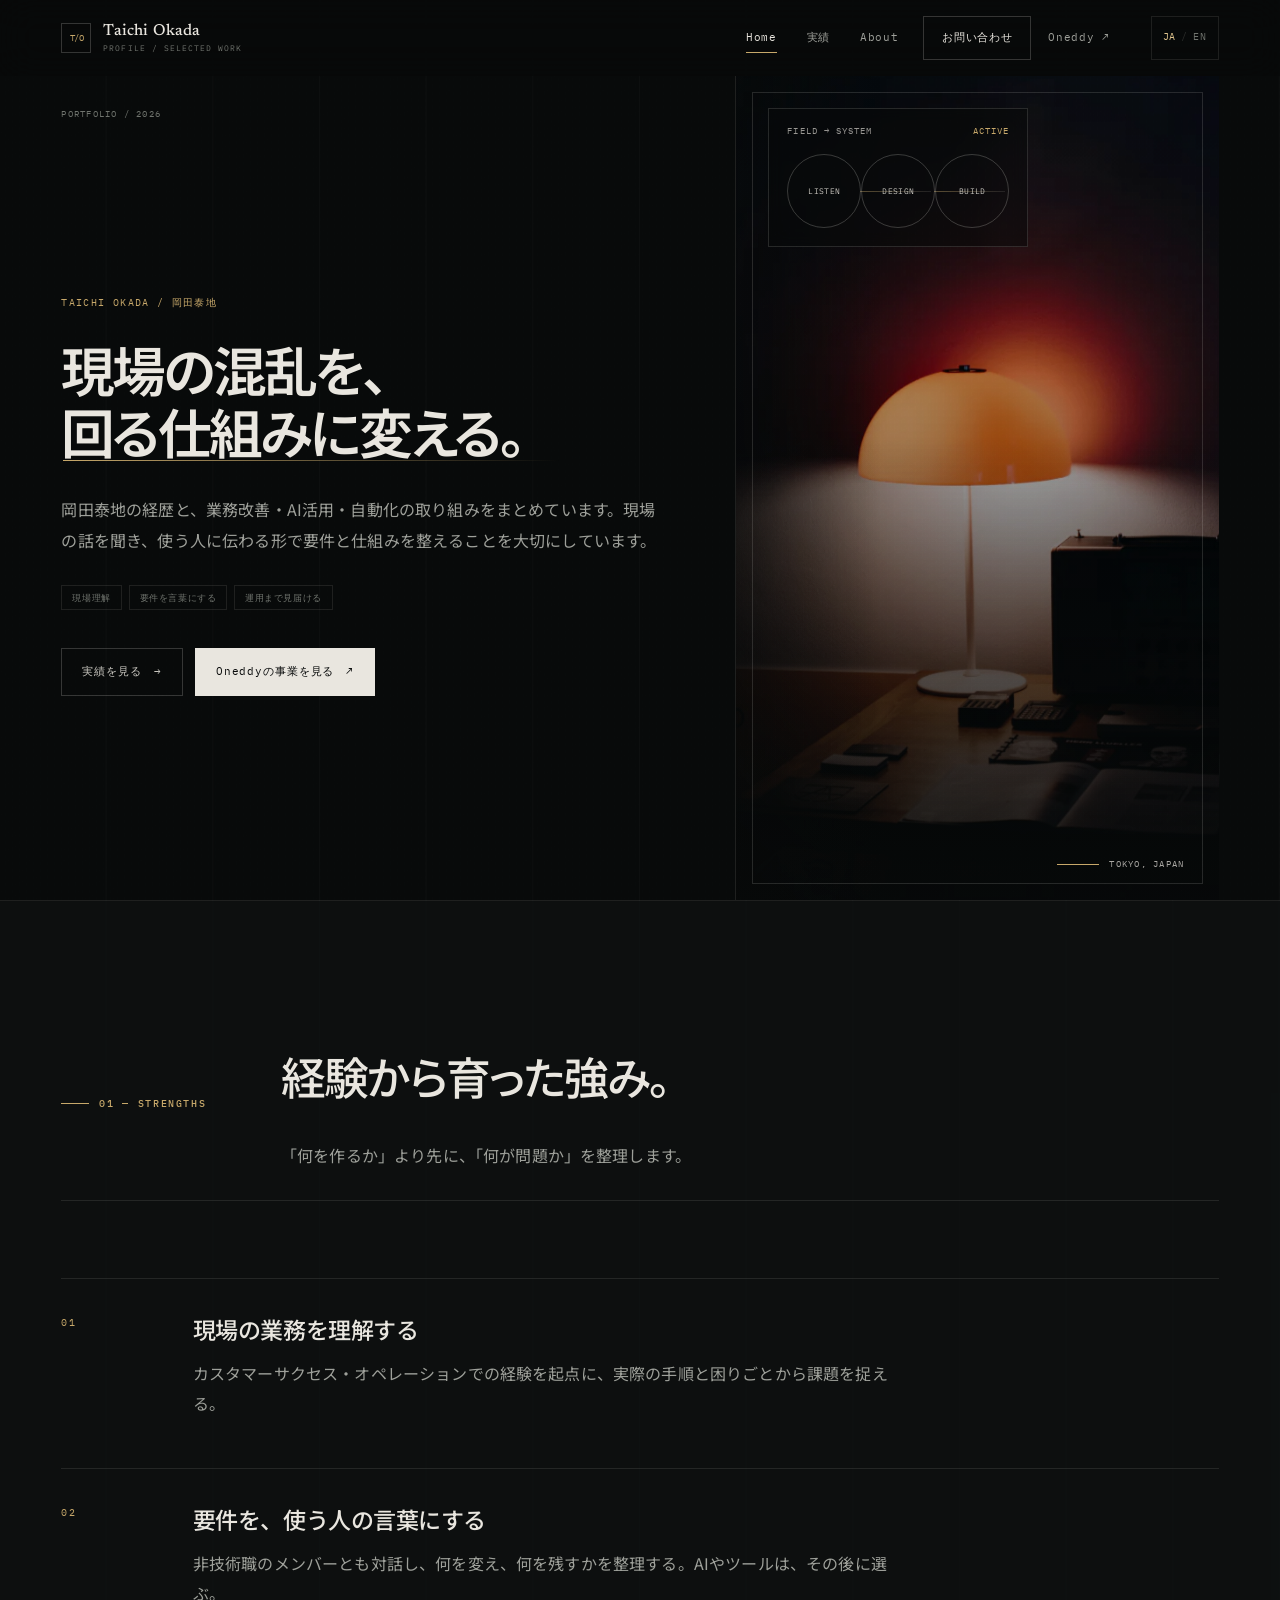
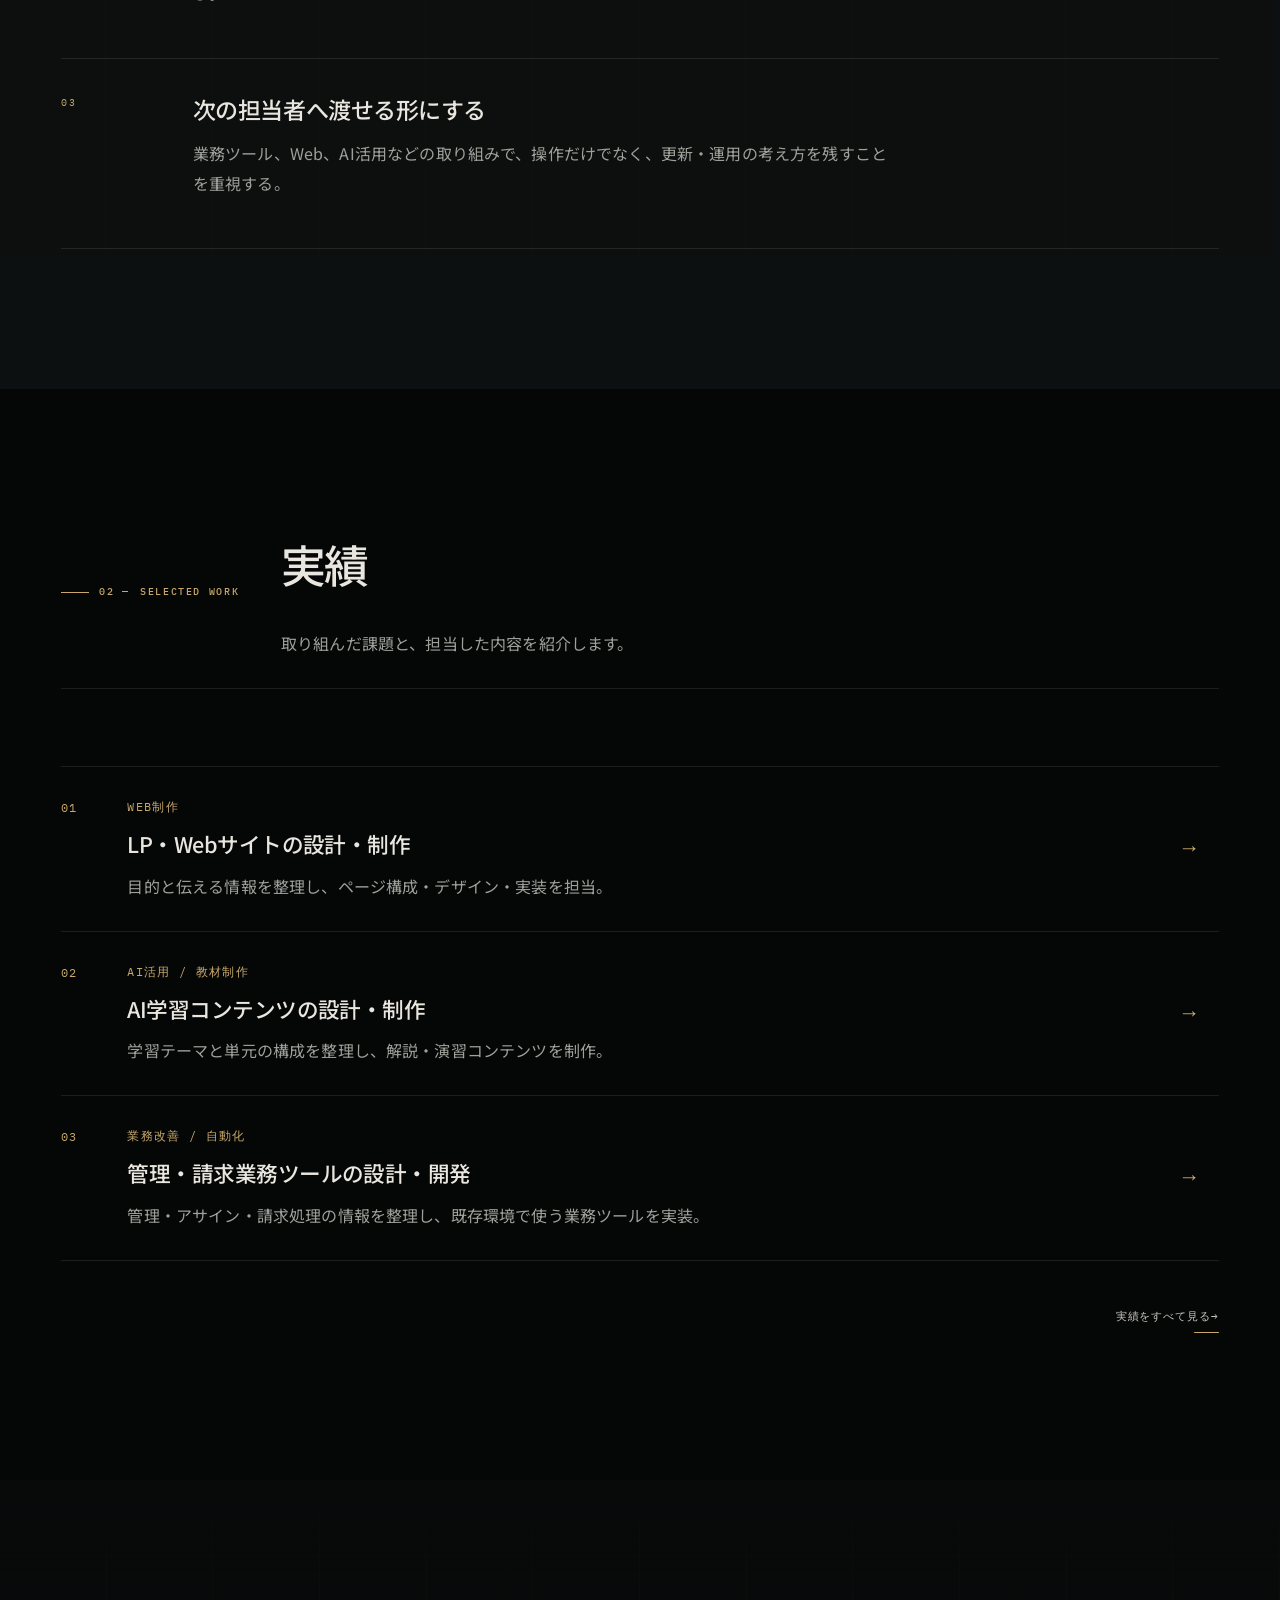
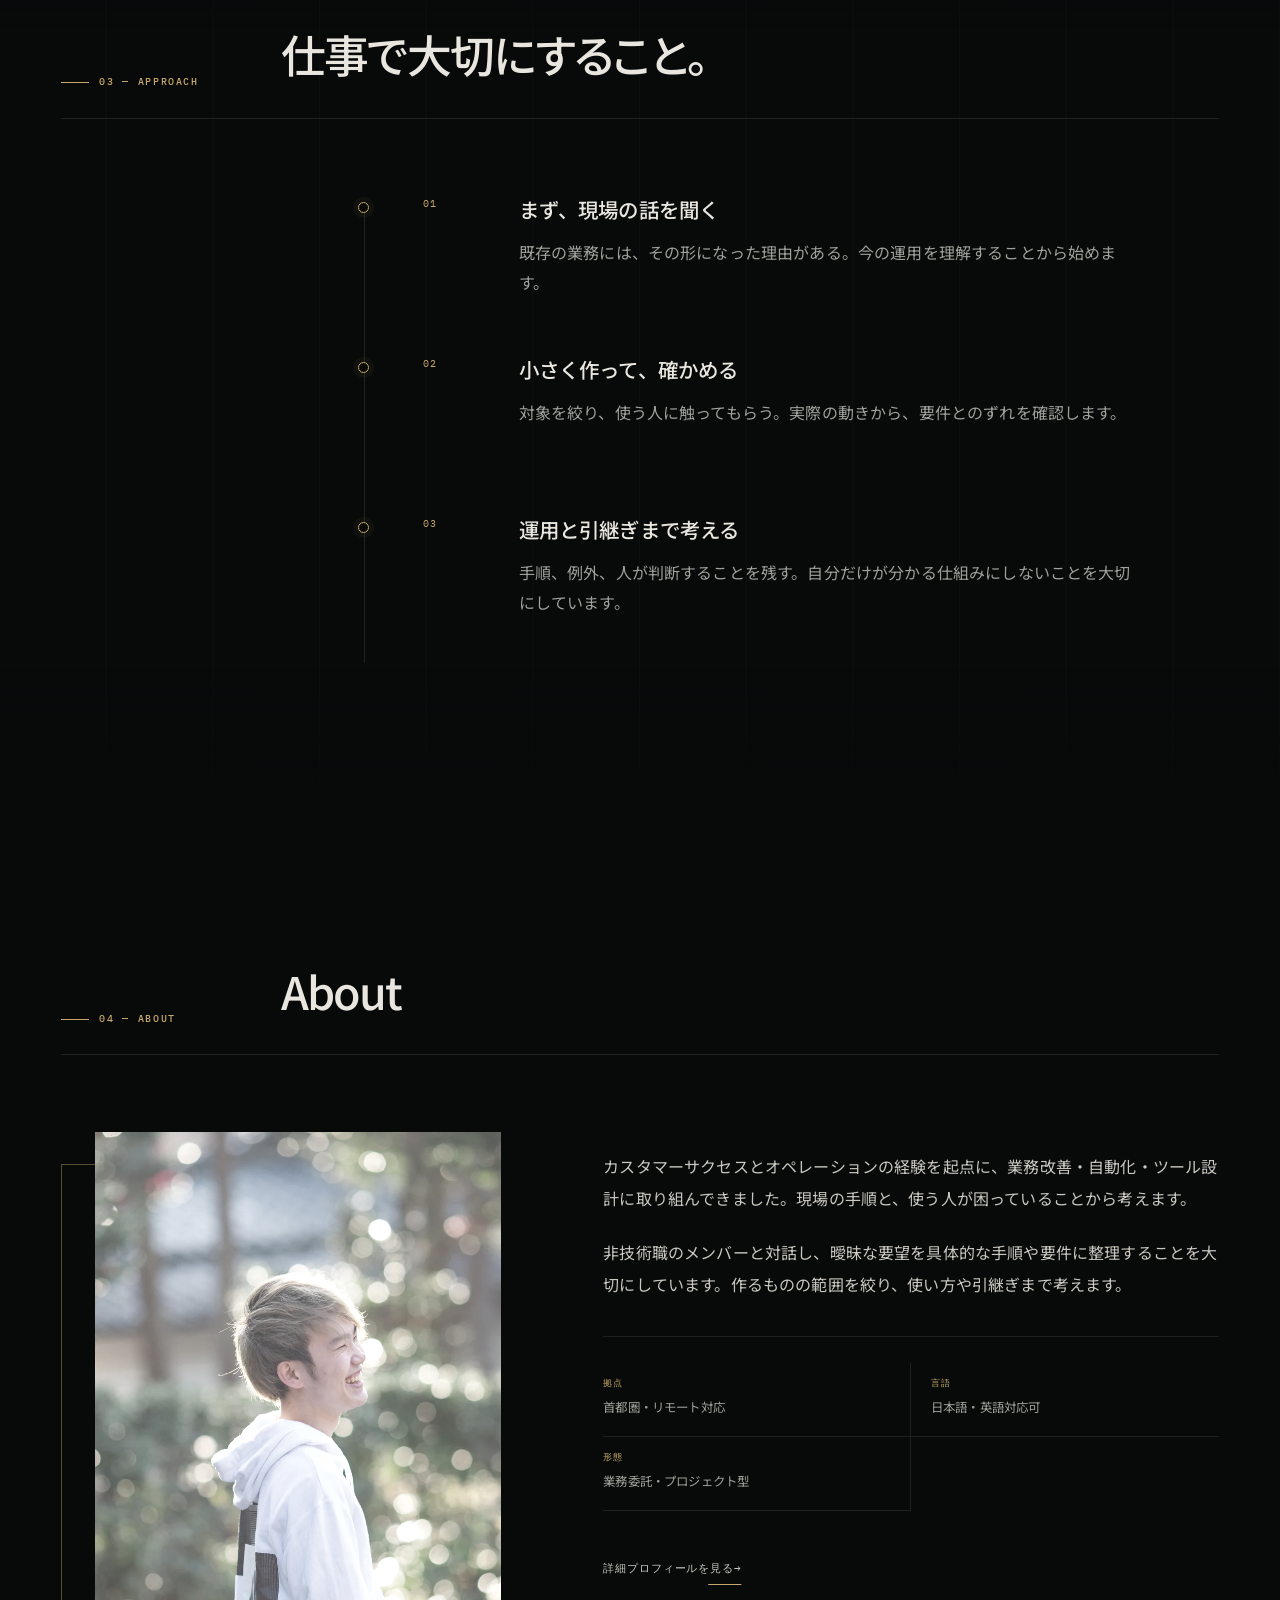
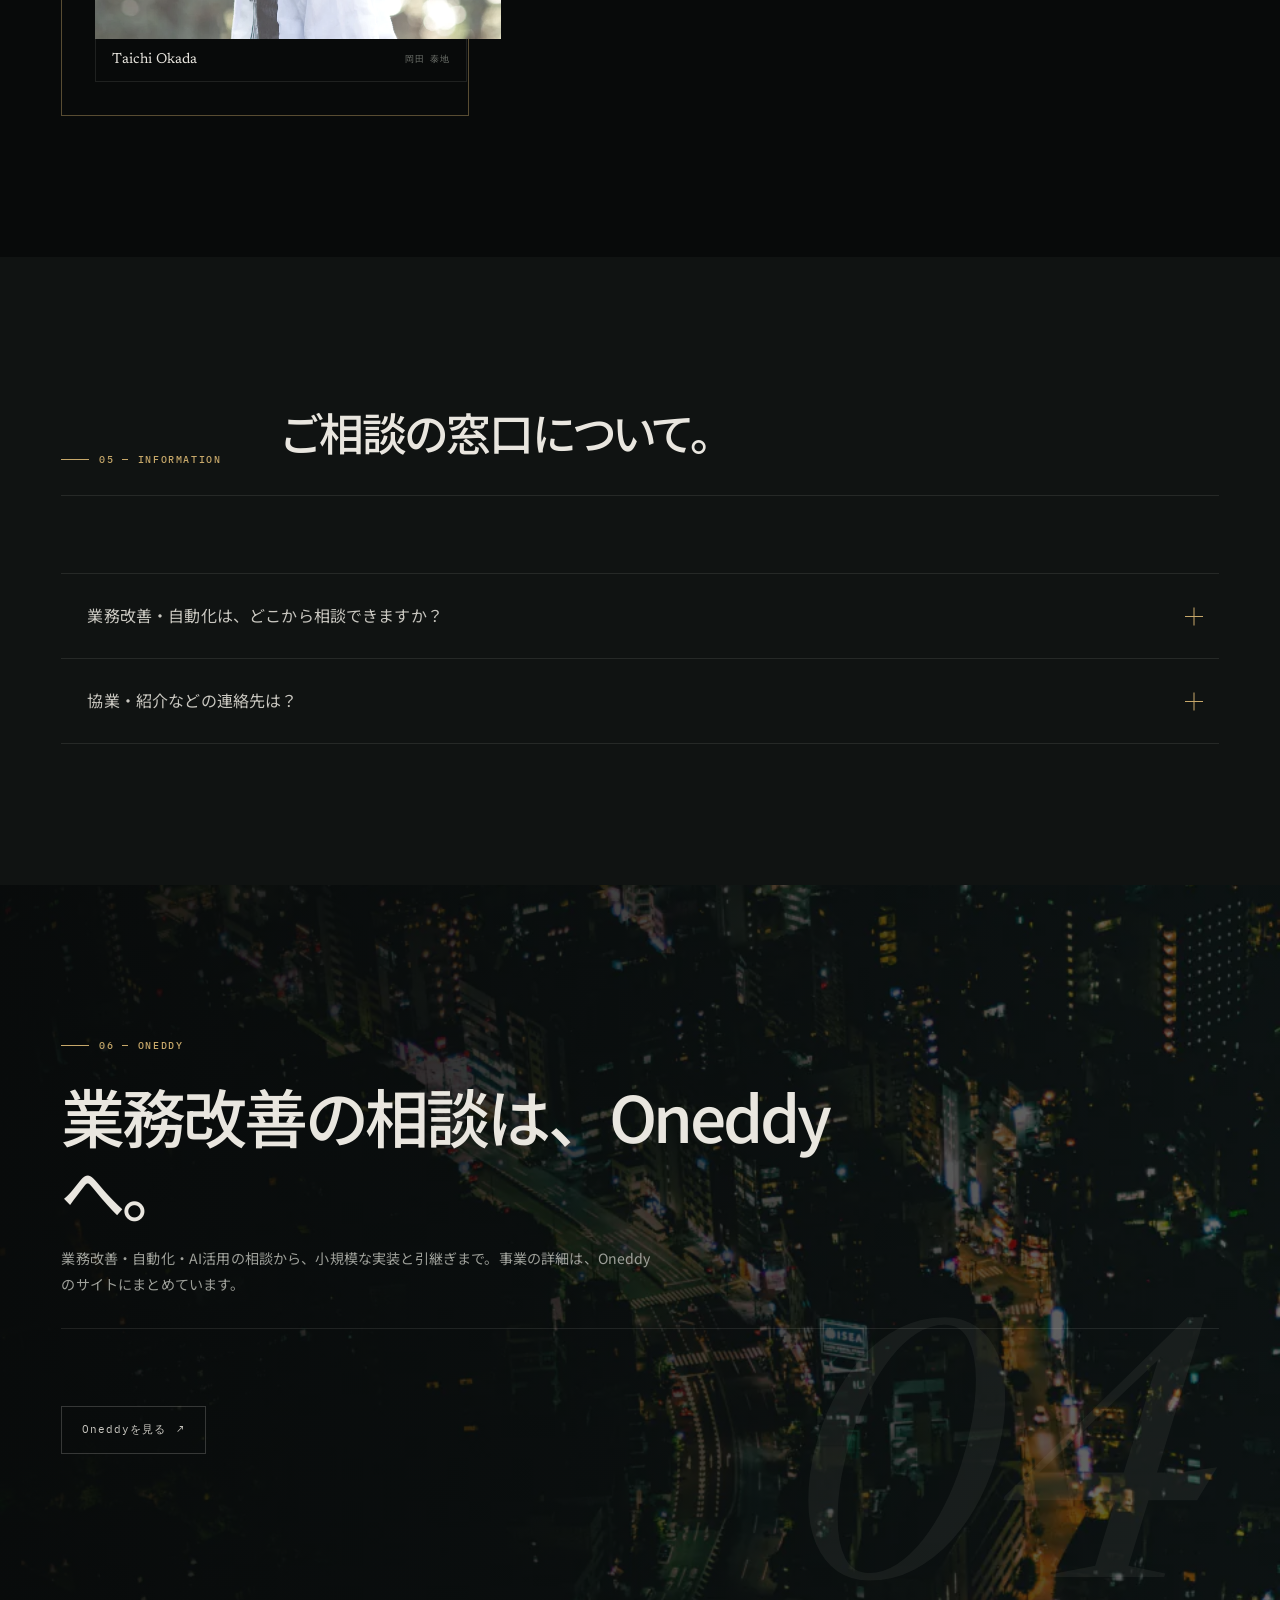
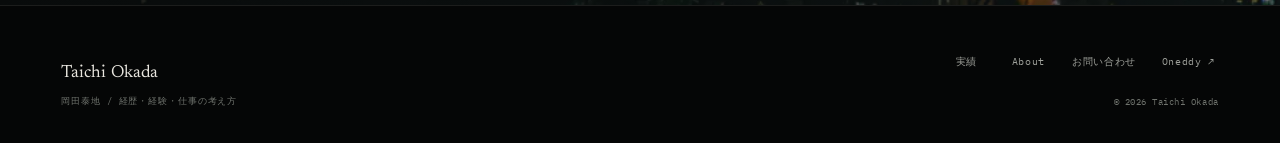
==== commit 2ef4fc7d: "Publish refined personal portfolio and Cloudflare static asset configuration" ====
--- a/index.html
+++ b/index.html
@@ -1,21 +1,288 @@
-<!doctype html>
+<!DOCTYPE html>
 <html lang="ja">
 <head>
-<meta charset="utf-8"><meta name="viewport" content="width=device-width,initial-scale=1">
-<meta name="description" content="Taichi Okada — AI活用・業務設計・自動化・Web制作。複雑な仕事を、軽やかに動かす。">
-<meta name="theme-color" content="#0b0b0b"><meta property="og:type" content="website"><meta property="og:title" content="Taichi Okada — AI / Workflow / Automation"><meta property="og:description" content="複雑な仕事を、軽やかに動かす。"><meta property="og:image" content="https://taichiokada.net/assets/taichiokada.jpg"><meta name="twitter:card" content="summary_large_image">
-<link rel="canonical" href="https://taichiokada.net/"><link rel="preconnect" href="https://fonts.googleapis.com"><link rel="preconnect" href="https://fonts.gstatic.com" crossorigin><link href="https://fonts.googleapis.com/css2?family=IBM+Plex+Mono:wght@400;500&family=Noto+Sans+JP:wght@400;500;600;700;800&family=Space+Grotesk:wght@500;600;700&display=swap" rel="stylesheet"><link rel="stylesheet" href="styles.css"><title>Taichi Okada — 業務設計・AI活用・自動化</title>
+  <meta charset="UTF-8">
+  <meta name="viewport" content="width=device-width, initial-scale=1.0">
+  <meta name="description" content="岡田泰地のプロフィール・経歴・実績。業務改善・自動化の実装パートナーOneddyの運営者として、現場理解と使い続けられる仕組みを大切にしています。">
+  <meta name="theme-color" content="#080A0A">
+  <meta name="color-scheme" content="dark">
+  <link rel="canonical" href="https://taichiokada.net/">
+  <title>岡田泰地 | Profile & Selected Work</title>
+
+  <link rel="preconnect" href="https://fonts.googleapis.com">
+  <link rel="preconnect" href="https://fonts.gstatic.com" crossorigin>
+  <link href="https://fonts.googleapis.com/css2?family=IBM+Plex+Mono:wght@400;500&amp;family=Newsreader:opsz,wght@6..72,300;6..72,400;6..72,500;6..72,600&amp;family=Noto+Sans+JP:wght@300;400;500;600;700&amp;display=swap" rel="stylesheet">
+  <link rel="icon" href="assets/favicon.svg" type="image/svg+xml">
+  <script>document.documentElement.classList.add('js');</script>
+  <link rel="stylesheet" href="styles.css">
 </head>
-<body>
-<div class="progress"><i></i></div>
-<header><a class="brand" href="#top"><b>TO</b><span>Taichi Okada<small>Systems / AI / Web</small></span></a><nav><a href="#work" data-ja="実績" data-en="Work">実績</a><a href="#services" data-ja="サービス" data-en="Services">サービス</a><a href="#about">About</a><a class="pill" href="#contact" data-ja="相談する" data-en="Contact">相談する</a></nav><button id="lang" aria-label="言語切替">JA / EN</button><button id="menu" aria-label="メニュー"><i></i><i></i></button></header>
-<main id="top">
-<section class="hero"><div class="heroCopy"><div class="status"><i></i><span data-ja="新規プロジェクトの相談受付中" data-en="Available for selected projects">新規プロジェクトの相談受付中</span></div><h1><span data-ja="複雑な仕事を、" data-en="Make complex work">複雑な仕事を、</span><em data-ja="軽やかに動かす。" data-en="move with clarity.">軽やかに動かす。</em></h1><p data-ja="AI・自動化・業務設計・Webを横断して、曖昧な課題を整理し、現場で本当に使われる仕組みに変えます。ツールより先に、仕事の流れを設計します。" data-en="I connect AI, automation, workflow design, and web to turn ambiguous operational problems into systems people actually use. The workflow comes before the tool.">AI・自動化・業務設計・Webを横断して、曖昧な課題を整理し、現場で本当に使われる仕組みに変えます。ツールより先に、仕事の流れを設計します。</p><div class="actions"><a class="primary" href="#work"><span data-ja="実績を見る" data-en="View work">実績を見る</span> ↘</a><a href="#contact"><span data-ja="まず相談する" data-en="Start a conversation">まず相談する</span> →</a></div></div><div class="heroVisual"><canvas id="map"></canvas><span class="mapLabel">LIVE SYSTEM MAP</span><div class="chip c1">AI</div><div class="chip c2">OPS</div><div class="chip c3">WEB</div><div class="chip c4">API</div><div class="mapCaption"><small>INPUT</small><b>Messy operations</b><i></i><small>OUTPUT</small><b>Clear systems</b></div></div></section>
-<div class="ticker"><div>WORKFLOW DESIGN ✦ AI ENABLEMENT ✦ AUTOMATION ✦ WEB EXPERIENCE ✦ WORKFLOW DESIGN ✦ AI ENABLEMENT ✦ AUTOMATION ✦ WEB EXPERIENCE ✦</div></div>
-<section class="manifest reveal"><span class="eyebrow">00 / PHILOSOPHY</span><div><h2 data-ja="作ることより、整えることから。" data-en="Clarity before building.">作ることより、<em>整えること</em>から。</h2><p data-ja="新しいツールを入れるだけでは、仕事は良くなりません。現場を理解し、情報と役割の流れをほどき、最小の仕組みで確実に回す。設計・実装・定着を、一つの仕事として扱います。" data-en="Adding another tool rarely fixes the work. I start by understanding the field, untangling information and ownership, and building the smallest system that reliably runs.">新しいツールを入れるだけでは、仕事は良くなりません。現場を理解し、情報と役割の流れをほどき、最小の仕組みで確実に回す。設計・実装・定着を、一つの仕事として扱います。</p></div></section>
-<section id="work" class="section"><div class="head reveal"><span class="eyebrow">01 / SELECTED WORK</span><h2 data-ja="仕組みと体験を、ひとつにつなぐ。" data-en="Systems and experiences, designed as one.">仕組みと体験を、<br>ひとつにつなぐ。</h2><p data-ja="守秘義務の範囲内で、課題・考え方・実装したものを紹介します。" data-en="Selected projects shared within confidentiality limits.">守秘義務の範囲内で、課題・考え方・実装したものを紹介します。</p></div><div class="works"><article class="work wide reveal"><div class="media browser"><div class="bar">● ● ● <span>selected-work / web</span></div><img src="assets/work-lp-1.jpg" alt="Web制作事例"></div><div class="meta"><span>01</span><div><small>WEB / EXPERIENCE</small><h3 data-ja="目的から組み直す、LP・Web制作" data-en="Web experiences rebuilt from purpose">目的から組み直す、LP・Web制作</h3></div><p data-ja="要件整理、構成、デザイン、実装、運用設計まで。公開後も手を入れ続けられる構造を設計。" data-en="From requirements and structure to design, implementation, and a maintainable operating model.">要件整理、構成、デザイン、実装、運用設計まで。公開後も手を入れ続けられる構造を設計。</p></div></article><article class="work reveal"><div class="media blue"><b>AI LEARNING SYSTEM</b><div class="nodes">01 — 04 — 08 — 12</div><div class="cards"><i>FOUNDATION</i><i>PRACTICE</i></div></div><div class="meta compact"><span>02</span><div><small>AI / EDUCATION</small><h3 data-ja="学びが続く、AIカリキュラム設計" data-en="AI curriculum designed for continued learning">学びが続く、AIカリキュラム設計</h3></div></div></article><article class="work reveal"><div class="media lime"><b>OPERATIONS</b><div class="stats"><i>ACTIVE<br><strong>24</strong></i><i>PENDING<br><strong>07</strong></i><i>DONE<br><strong>86%</strong></i></div><div class="flow">INPUT → ASSIGN → INVOICE</div></div><div class="meta compact"><span>03</span><div><small>OPS / AUTOMATION</small><h3 data-ja="分断した業務を、一つの流れへ" data-en="Turning fragmented operations into one flow">分断した業務を、一つの流れへ</h3></div></div></article></div></section>
-<section id="services" class="dark section"><div class="head reveal"><span class="eyebrow">02 / CAPABILITIES</span><h2 data-ja="何を作るかより、何を変えるか。" data-en="Not what to build—what to change.">何を作るかより、<br>何を変えるか。</h2><p data-ja="課題整理から実装・定着まで、必要な領域を横断して担当します。" data-en="Across the necessary layers—from problem framing to implementation and adoption.">課題整理から実装・定着まで、必要な領域を横断して担当します。</p></div><div class="serviceList"><article><b>01</b><div><h3 data-ja="業務設計・フロー整理" data-en="Workflow design">業務設計・フロー整理</h3><p data-ja="現状を可視化し、属人化・手戻り・確認コストを減らします。" data-en="Map current work and reduce dependency, rework, and coordination cost.">現状を可視化し、属人化・手戻り・確認コストを減らします。</p></div><span>FLOW / OPS / DOCS</span></article><article><b>02</b><div><h3 data-ja="AI活用・現場への組み込み" data-en="AI enablement">AI活用・現場への組み込み</h3><p data-ja="AIを使う場所を整理し、プロンプト、教育、運用ルールまで実務に接続します。" data-en="Connect prompts, training, and operating rules to real work.">AIを使う場所を整理し、プロンプト、教育、運用ルールまで実務に接続します。</p></div><span>AI / PROMPT / ADOPTION</span></article><article><b>03</b><div><h3 data-ja="軽量ツール・自動化" data-en="Internal tools & automation">軽量ツール・自動化</h3><p data-ja="Spreadsheet、GAS、Slack、APIなど、今ある環境を活かして実装します。" data-en="Build resilient systems with Spreadsheet, GAS, Slack, and APIs.">Spreadsheet、GAS、Slack、APIなど、今ある環境を活かして実装します。</p></div><span>GAS / API / AUTOMATION</span></article><article><b>04</b><div><h3 data-ja="Web・LP設計 / 実装" data-en="Web & landing pages">Web・LP設計 / 実装</h3><p data-ja="目的、情報設計、ビジュアル、実装、更新運用まで一貫して作ります。" data-en="From purpose and architecture to visuals, code, and ongoing operation.">目的、情報設計、ビジュアル、実装、更新運用まで一貫して作ります。</p></div><span>STRATEGY / DESIGN / CODE</span></article></div></section>
-<section id="about" class="section about"><div class="portrait reveal"><img src="assets/taichiokada.jpg" alt="岡田泰地"><span>TAICHI OKADA / TOKYO</span></div><div class="aboutCopy reveal"><span class="eyebrow">03 / ABOUT</span><h2 data-ja="技術と現場の、あいだに立つ。" data-en="Working between technology and people.">技術と現場の、<br>あいだに立つ。</h2><p data-ja="カスタマーサクセスとオペレーションを起点に、業務改善・自動化・AI活用・Web制作へ領域を広げてきました。" data-en="Starting in customer success and operations, I expanded into workflow improvement, automation, AI adoption, and web development.">カスタマーサクセスとオペレーションを起点に、業務改善・自動化・AI活用・Web制作へ領域を広げてきました。</p><p data-ja="得意なのは、非技術職の人とも同じテーブルにつき、曖昧な要望を共通言語に変えること。担当者が理解し、手を入れ、使い続けられる形を目指します。" data-en="My strength is turning ambiguous needs into a shared language with non-technical teams. I build systems people can understand, maintain, and keep using.">得意なのは、非技術職の人とも同じテーブルにつき、曖昧な要望を共通言語に変えること。担当者が理解し、手を入れ、使い続けられる形を目指します。</p><dl><div><dt>BASE</dt><dd>Tokyo / Remote</dd></div><div><dt>LANGUAGE</dt><dd>Japanese / English</dd></div><div><dt>STYLE</dt><dd>Contract / Project</dd></div></dl></div></section>
-<section id="contact" class="contact dark"><div class="contactIntro reveal"><span class="eyebrow">04 / START A CONVERSATION</span><h2 data-ja="まだ言葉になっていない課題から、話そう。" data-en="Let’s start with the problem you cannot quite name yet.">まだ言葉になっていない<br>課題から、話そう。</h2><p data-ja="状況を数行で教えてください。整理できていなくて大丈夫です。" data-en="A few lines about the current situation are enough. It does not need to be organized yet.">状況を数行で教えてください。整理できていなくて大丈夫です。</p></div><form id="contactForm" action="https://api.web3forms.com/submit" method="post" class="reveal"><input type="hidden" name="access_key" value="ca183831-8b78-4370-afd7-85769f357254"><input type="hidden" name="subject" value="[ポートフォリオ] お問い合わせ"><input type="hidden" name="from_name" value="Taichi Okada Portfolio"><input class="honey" type="text" name="botcheck" tabindex="-1"><label><span data-ja="お名前" data-en="Name">お名前</span><input required name="name" autocomplete="name"></label><label><span data-ja="メールアドレス" data-en="Email">メールアドレス</span><input required type="email" name="email" autocomplete="email"></label><label><span data-ja="相談内容" data-en="Message">相談内容</span><textarea required name="message" rows="5" data-ja-placeholder="今起きていることを、そのまま書いてください。" data-en-placeholder="Tell me what is happening, as it is." placeholder="今起きていることを、そのまま書いてください。"></textarea></label><button type="submit"><span data-ja="この内容で送信する" data-en="Send inquiry">この内容で送信する</span> ↗</button><p id="formStatus" aria-live="polite"></p></form></section>
-</main><footer><div class="brand"><b>TO</b><span>Taichi Okada<small>Workflow Designer / Automation Engineer</small></span></div><div>© <span id="year"></span> TAICHI OKADA · TOKYO / JAPAN</div></footer><script src="script.js" defer></script>
-</body></html>+<body class="page-home" data-page="home">
+  <a class="skip-link" href="#main-content" data-ja="本文へ移動" data-en="Skip to content">本文へ移動</a>
+  <div class="ambient-light" aria-hidden="true"></div>
+
+  <!-- ======================================================
+       HEADER
+  ====================================================== -->
+  <header class="site-header" id="top">
+    <div class="header-inner">
+
+      <a class="brand" href="index.html" aria-label="Taichi Okada — トップ">
+        <span class="brand-name">Taichi Okada</span>
+        <span class="brand-sub mono">Profile / Selected Work</span>
+      </a>
+
+      <nav class="nav-primary" aria-label="Primary">
+        <a href="index.html" data-ja="Home" data-en="Home" aria-current="page">Home</a>
+        <a href="works.html" data-ja="実績" data-en="Works">実績</a>
+        <a href="about.html" data-ja="About" data-en="About">About</a>
+        <a href="contact.html" class="nav-cta" data-ja="お問い合わせ" data-en="Contact">お問い合わせ</a>
+      <a href="https://oneddy.net/" class="oneddy-nav" data-ja="Oneddy ↗" data-en="Oneddy ↗">Oneddy ↗</a>
+</nav>
+
+      <div class="header-aside">
+        <button class="lang-toggle" id="langToggle" aria-label="言語切替">
+          <span class="lang-opt" data-lang="ja">JA</span>
+          <span class="lang-sep" aria-hidden="true">/</span>
+          <span class="lang-opt" data-lang="en">EN</span>
+        </button>
+        <button class="menu-toggle" id="menuToggle" aria-expanded="false" aria-controls="mobileNav"
+                aria-label="メニューを開く" data-aria-ja="メニューを開く" data-aria-en="Open menu">
+          <span></span><span></span>
+        </button>
+      </div>
+
+    </div>
+
+    <!-- Mobile nav -->
+    <nav class="mobile-nav" id="mobileNav" aria-label="モバイルナビゲーション" aria-hidden="true" inert>
+      <a href="index.html" class="m-link" data-ja="Home"   data-en="Home">Home</a>
+      <a href="works.html" class="m-link" data-ja="実績"   data-en="Works">実績</a>
+      <a href="about.html" class="m-link" data-ja="About"  data-en="About">About</a>
+      <a href="contact.html" class="m-link m-cta" data-ja="お問い合わせ" data-en="Contact">お問い合わせ</a>
+    <a href="https://oneddy.net/" class="oneddy-nav" data-ja="Oneddy ↗" data-en="Oneddy ↗">Oneddy ↗</a>
+</nav>
+  </header>
+
+  <main id="main-content">
+
+    <!-- ======================================================
+         HERO
+    ====================================================== -->
+    <section class="hero" id="hero">
+      <div class="hero-inner">
+
+        <!-- Copy — left -->
+        <div class="hero-copy">
+          <p class="hero-kicker mono">
+            <span data-ja="Taichi Okada / 岡田泰地" data-en="Taichi Okada / Profile">Taichi Okada / 岡田泰地</span>
+          </p>
+
+          <h1 class="hero-headline">
+            <span class="hl" data-ja="現場の混乱を、" data-en="From messy operations">現場の混乱を、</span>
+            <span class="hl" data-ja="回る仕組みに変える。" data-en="to systems that run.">回る仕組みに変える。</span>
+          </h1>
+
+          <p class="hero-sub"
+             data-ja="岡田泰地の経歴と、業務改善・AI活用・自動化の取り組みをまとめています。現場の話を聞き、使う人に伝わる形で要件と仕組みを整えることを大切にしています。"
+             data-en="Taichi Okada’s profile and work in operations, AI and automation. I listen to the people doing the work and turn their needs into clear requirements and usable systems.">
+            岡田泰地の経歴と、業務改善・AI活用・自動化の取り組みをまとめています。現場の話を聞き、使う人に伝わる形で要件と仕組みを整えることを大切にしています。
+          </p>
+
+          <div class="hero-tags" aria-label="経験と仕事の軸"><span  data-ja="現場理解" data-en="Field understanding">現場理解</span><span  data-ja="要件を言葉にする" data-en="Clear requirements">要件を言葉にする</span><span  data-ja="運用まで見届ける" data-en="Operational handover">運用まで見届ける</span></div>
+
+          <div class="hero-actions">
+            <a href="works.html" class="hero-link" data-ja="実績を見る" data-en="See work">実績を見る <span aria-hidden="true">→</span></a>
+            <a href="https://oneddy.net/" class="hero-link hero-link-primary" data-ja="Oneddyの事業を見る" data-en="Explore Oneddy">Oneddyの事業を見る <span aria-hidden="true">↗</span></a>
+          </div>
+        </div>
+
+        <!-- Visual — right -->
+        <div class="hero-visual" role="presentation" aria-hidden="true">
+          <div class="hero-media"></div>
+          <div class="hero-signal">
+            <div class="hero-signal-label">Field → System</div>
+            <div class="signal-route">
+              <span class="signal-node">LISTEN</span>
+              <span class="signal-node">DESIGN</span>
+              <span class="signal-node">BUILD</span>
+            </div>
+          </div>
+          <p class="visual-label mono" aria-hidden="true">Tokyo, Japan</p>
+        </div>
+
+      </div>
+    </section>
+
+
+    <!-- ======================================================
+         SERVICES
+    ====================================================== -->
+    <section class="section services-section" id="services"><div class="container"><div class="section-head"><span class="eyebrow mono">01 — Strengths</span><h2  data-ja="経験から育った強み。" data-en="Strengths shaped by experience.">経験から育った強み。</h2><p class="section-intro" data-ja="「何を作るか」より先に、「何が問題か」を整理します。" data-en="I clarify the problem before choosing what to build.">「何を作るか」より先に、「何が問題か」を整理します。</p></div><ul class="services-list" role="list"><li class="service-row reveal-item"><span class="svc-num mono" aria-hidden="true">01</span><div class="svc-body"><h3  data-ja="現場の業務を理解する" data-en="Understand the work">現場の業務を理解する</h3><p  data-ja="カスタマーサクセス・オペレーションでの経験を起点に、実際の手順と困りごとから課題を捉える。" data-en="My customer success and operations experience shapes how I understand real workflows and their problems.">カスタマーサクセス・オペレーションでの経験を起点に、実際の手順と困りごとから課題を捉える。</p></div></li><li class="service-row reveal-item"><span class="svc-num mono" aria-hidden="true">02</span><div class="svc-body"><h3  data-ja="要件を、使う人の言葉にする" data-en="Make requirements clear">要件を、使う人の言葉にする</h3><p  data-ja="非技術職のメンバーとも対話し、何を変え、何を残すかを整理する。AIやツールは、その後に選ぶ。" data-en="I work with nontechnical colleagues to clarify what should change and what should stay. Tools come after that.">非技術職のメンバーとも対話し、何を変え、何を残すかを整理する。AIやツールは、その後に選ぶ。</p></div></li><li class="service-row reveal-item"><span class="svc-num mono" aria-hidden="true">03</span><div class="svc-body"><h3  data-ja="次の担当者へ渡せる形にする" data-en="Build for handover">次の担当者へ渡せる形にする</h3><p  data-ja="業務ツール、Web、AI活用などの取り組みで、操作だけでなく、更新・運用の考え方を残すことを重視する。" data-en="Across internal tools, web projects and AI work, I care about documenting how to operate and maintain the result.">業務ツール、Web、AI活用などの取り組みで、操作だけでなく、更新・運用の考え方を残すことを重視する。</p></div></li></ul></div></section>
+
+
+    <!-- ======================================================
+         WORK (simplified — links to works.html)
+    ====================================================== -->
+    <section class="section work-section" id="work">
+      <div class="container">
+
+        <div class="section-head">
+          <span class="eyebrow mono">02 — <span data-ja="Selected Work" data-en="Selected Work">Selected Work</span></span>
+          <h2 data-ja="実績" data-en="Work">実績</h2>
+          <p class="section-intro"
+             data-ja="取り組んだ課題と、担当した内容を紹介します。"
+             data-en="Selected work, with a focus on the task and my responsibilities.">取り組んだ課題と、担当した内容を紹介します。</p>
+        </div>
+
+        <div class="work-index-list">
+          <a href="works.html#work-01" class="work-index-item reveal-item">
+            <span class="wi-num mono" aria-hidden="true">01</span>
+            <div class="wi-body">
+              <span class="case-tag" data-ja="Web制作" data-en="Web development">Web制作</span>
+              <h3 data-ja="LP・Webサイトの設計・制作" data-en="Website and landing page design">LP・Webサイトの設計・制作</h3>
+              <p data-ja="目的と伝える情報を整理し、ページ構成・デザイン・実装を担当。" data-en="Clarifying the purpose and content, then designing and building the pages.">目的と伝える情報を整理し、ページ構成・デザイン・実装を担当。</p>
+            </div>
+            <span class="wi-arrow" aria-hidden="true">→</span>
+          </a>
+
+          <a href="works.html#work-02" class="work-index-item reveal-item">
+            <span class="wi-num mono" aria-hidden="true">02</span>
+            <div class="wi-body">
+              <span class="case-tag" data-ja="AI活用 / 教材制作" data-en="AI learning materials">AI活用 / 教材制作</span>
+              <h3 data-ja="AI学習コンテンツの設計・制作" data-en="AI learning content design">AI学習コンテンツの設計・制作</h3>
+              <p data-ja="学習テーマと単元の構成を整理し、解説・演習コンテンツを制作。" data-en="Organizing learning topics and lessons, then creating explanations and practical exercises.">学習テーマと単元の構成を整理し、解説・演習コンテンツを制作。</p>
+            </div>
+            <span class="wi-arrow" aria-hidden="true">→</span>
+          </a>
+
+          <a href="works.html#work-03" class="work-index-item reveal-item">
+            <span class="wi-num mono" aria-hidden="true">03</span>
+            <div class="wi-body">
+              <span class="case-tag" data-ja="業務改善 / 自動化" data-en="Operations and automation">業務改善 / 自動化</span>
+              <h3 data-ja="管理・請求業務ツールの設計・開発" data-en="Management and billing workflow tools">管理・請求業務ツールの設計・開発</h3>
+              <p data-ja="管理・アサイン・請求処理の情報を整理し、既存環境で使う業務ツールを実装。" data-en="Organizing management, assignment and billing information into a tool that uses the existing environment.">管理・アサイン・請求処理の情報を整理し、既存環境で使う業務ツールを実装。</p>
+            </div>
+            <span class="wi-arrow" aria-hidden="true">→</span>
+          </a>
+        </div>
+
+        <div class="work-index-footer reveal-item">
+          <a href="works.html" class="section-link">
+            <span data-ja="実績をすべて見る" data-en="View all work">実績をすべて見る</span>
+            <span aria-hidden="true"> →</span>
+          </a>
+        </div>
+
+      </div>
+    </section>
+
+
+    <!-- ======================================================
+         PROCESS / 依頼の流れ
+    ====================================================== -->
+    <section class="section process-section" id="process"><div class="container"><div class="section-head"><span class="eyebrow mono">03 — Approach</span><h2  data-ja="仕事で大切にすること。" data-en="How I approach the work.">仕事で大切にすること。</h2></div><div class="process-flow"><div class="process-step reveal-item"><span class="step-num mono" aria-hidden="true">01</span><div class="step-body"><h3  data-ja="まず、現場の話を聞く" data-en="Listen first">まず、現場の話を聞く</h3><p  data-ja="既存の業務には、その形になった理由がある。今の運用を理解することから始めます。" data-en="Every workflow has a history. I start by understanding how and why it works today.">既存の業務には、その形になった理由がある。今の運用を理解することから始めます。</p></div></div><div class="process-step reveal-item"><span class="step-num mono" aria-hidden="true">02</span><div class="step-body"><h3  data-ja="小さく作って、確かめる" data-en="Make it small and testable">小さく作って、確かめる</h3><p  data-ja="対象を絞り、使う人に触ってもらう。実際の動きから、要件とのずれを確認します。" data-en="I keep the scope small and let users try it, then check the gap between the requirements and the working system.">対象を絞り、使う人に触ってもらう。実際の動きから、要件とのずれを確認します。</p></div></div><div class="process-step reveal-item"><span class="step-num mono" aria-hidden="true">03</span><div class="step-body"><h3  data-ja="運用と引継ぎまで考える" data-en="Plan for operations and handover">運用と引継ぎまで考える</h3><p  data-ja="手順、例外、人が判断することを残す。自分だけが分かる仕組みにしないことを大切にしています。" data-en="I document procedures, exceptions and human decisions so that the system can be handed over.">手順、例外、人が判断することを残す。自分だけが分かる仕組みにしないことを大切にしています。</p></div></div></div></div></section>
+
+
+    <!-- ======================================================
+         ABOUT (teaser — links to about.html)
+    ====================================================== -->
+    <section class="section about-section" id="about">
+      <div class="container">
+
+        <div class="section-head">
+          <span class="eyebrow mono">04 — About</span>
+          <h2>About</h2>
+        </div>
+
+        <div class="about-layout">
+
+          <div class="about-visual">
+            <img
+              src="assets/taichiokada-400.webp"
+              srcset="assets/taichiokada-400.webp 400w, assets/taichiokada-800.webp 800w"
+              sizes="(max-width: 820px) min(86vw, 520px), min(38vw, 480px)"
+              alt="Taichi Okada"
+              class="portrait"
+              loading="lazy"
+              decoding="async"
+              width="400"
+              height="500"
+            >
+            <div class="portrait-caption">
+              <span class="cap-name">Taichi Okada</span>
+              <span class="cap-role mono" data-ja="岡田 泰地" data-en="岡田 泰地">岡田 泰地</span>
+            </div>
+          </div>
+
+          <div class="about-text reveal-item">
+            <p data-ja="カスタマーサクセスとオペレーションの経験を起点に、業務改善・自動化・ツール設計に取り組んできました。現場の手順と、使う人が困っていることから考えます。"
+               data-en="My background in customer success and operations led me to workflow improvement, automation and internal tools. I start with the working process and the difficulties people face.">カスタマーサクセスとオペレーションの経験を起点に、業務改善・自動化・ツール設計に取り組んできました。現場の手順と、使う人が困っていることから考えます。</p>
+            <p data-ja="非技術職のメンバーと対話し、曖昧な要望を具体的な手順や要件に整理することを大切にしています。作るものの範囲を絞り、使い方や引継ぎまで考えます。"
+               data-en="I value working with nontechnical colleagues to turn unclear requests into concrete steps and requirements. I keep the scope focused and consider how the result will be used and handed over.">非技術職のメンバーと対話し、曖昧な要望を具体的な手順や要件に整理することを大切にしています。作るものの範囲を絞り、使い方や引継ぎまで考えます。</p>
+
+            <div class="about-meta">
+              <div class="meta-item">
+                <span class="meta-key mono" data-ja="拠点" data-en="Based">拠点</span>
+                <span class="meta-val" data-ja="首都圏・リモート対応" data-en="Greater Tokyo Area — remote-friendly">首都圏・リモート対応</span>
+              </div>
+              <div class="meta-item">
+                <span class="meta-key mono" data-ja="言語" data-en="Languages">言語</span>
+                <span class="meta-val" data-ja="日本語・英語対応可" data-en="Japanese &amp; English">日本語・英語対応可</span>
+              </div>
+              <div class="meta-item">
+                <span class="meta-key mono" data-ja="形態" data-en="Availability">形態</span>
+                <span class="meta-val" data-ja="業務委託・プロジェクト型" data-en="Contract / project-based">業務委託・プロジェクト型</span>
+              </div>
+            </div>
+
+            <a href="about.html" class="section-link about-more-link reveal-item">
+              <span data-ja="詳細プロフィールを見る" data-en="Full profile">詳細プロフィールを見る</span>
+              <span aria-hidden="true"> →</span>
+            </a>
+          </div>
+
+        </div>
+      </div>
+    </section>
+
+
+    <!-- ======================================================
+         FAQ
+    ====================================================== -->
+    <section class="section faq-section" id="faq"><div class="container"><div class="section-head"><span class="eyebrow mono">05 — Information</span><h2  data-ja="ご相談の窓口について。" data-en="Where to get in touch.">ご相談の窓口について。</h2></div><div class="faq-list"><details class="faq-item"><summary class="faq-q"><span  data-ja="業務改善・自動化は、どこから相談できますか？" data-en="Where can I discuss workflow improvement or automation?">業務改善・自動化は、どこから相談できますか？</span><span class="faq-toggle" aria-hidden="true"><span></span><span></span></span></summary><div class="faq-a"><p  data-ja="業務改善・自動化・AI活用のご相談は、Oneddyで受け付けています。実装例や進め方は、Oneddyのサイトをご覧ください。" data-en="Oneddy handles inquiries about workflow improvement, automation and practical AI use. Visit the business site for examples and the delivery process.">業務改善・自動化・AI活用のご相談は、Oneddyで受け付けています。実装例や進め方は、Oneddyのサイトをご覧ください。</p><a href="https://oneddy.net/" class="hero-link" data-ja="Oneddyを見る ↗" data-en="Visit Oneddy ↗">Oneddyを見る ↗</a></div></details><details class="faq-item"><summary class="faq-q"><span  data-ja="協業・紹介などの連絡先は？" data-en="How do I contact you about partnerships or introductions?">協業・紹介などの連絡先は？</span><span class="faq-toggle" aria-hidden="true"><span></span><span></span></span></summary><div class="faq-a"><p  data-ja="岡田泰地へのお問い合わせフォームからご連絡ください。日本語・英語でのやり取りに対応しています。" data-en="Use my contact form for partnerships and introductions. I work in Japanese and English.">岡田泰地へのお問い合わせフォームからご連絡ください。日本語・英語でのやり取りに対応しています。</p><a href="contact.html" class="hero-link" data-ja="お問い合わせへ →" data-en="Contact →">お問い合わせへ →</a></div></details></div></div></section>
+
+
+    <!-- ======================================================
+         CONTACT CTA (no form — links to contact.html)
+    ====================================================== -->
+    <section class="section contact-section" id="contact"><div class="container"><div class="contact-head"><span class="eyebrow mono">06 — Oneddy</span><h2  data-ja="業務改善の相談は、Oneddyへ。" data-en="Discuss workflow improvement with Oneddy.">業務改善の相談は、Oneddyへ。</h2><p  data-ja="業務改善・自動化・AI活用の相談から、小規模な実装と引継ぎまで。事業の詳細は、Oneddyのサイトにまとめています。" data-en="For workflow improvement, automation and practical AI use, from scoping to small implementations and handover, visit Oneddy.">業務改善・自動化・AI活用の相談から、小規模な実装と引継ぎまで。事業の詳細は、Oneddyのサイトにまとめています。</p></div><div class="contact-cta-block reveal-item"><a href="https://oneddy.net/" class="contact-cta-btn"><span  data-ja="Oneddyを見る" data-en="Visit Oneddy">Oneddyを見る</span><span aria-hidden="true"> ↗</span></a></div></div></section>
+
+  </main>
+
+
+  <!-- ======================================================
+       FOOTER
+  ====================================================== -->
+  <footer class="site-footer">
+    <div class="container">
+      <div class="footer-inner">
+        <div class="footer-left">
+          <span class="footer-name">Taichi Okada</span>
+          <span class="footer-sub mono" data-ja="岡田泰地 / 経歴・経験・仕事の考え方" data-en="Taichi Okada / Profile, work and approach">岡田泰地 / 経歴・経験・仕事の考え方</span>
+        </div>
+        <div class="footer-right">
+          <nav class="footer-nav" aria-label="Footer">
+            <a href="works.html" data-ja="実績"   data-en="Works">実績</a>
+            <a href="about.html" data-ja="About"  data-en="About">About</a>
+            <a href="contact.html" data-ja="お問い合わせ" data-en="Contact">お問い合わせ</a>
+          <a href="https://oneddy.net/" class="oneddy-nav" data-ja="Oneddy ↗" data-en="Oneddy ↗">Oneddy ↗</a>
+</nav>
+          <span class="footer-copy mono">© 2026 Taichi Okada</span>
+        </div>
+      </div>
+    </div>
+  </footer>
+
+  <script src="script.js"></script>
+</body>
+</html>
--- a/styles.css
+++ b/styles.css
@@ -1,1602 +1,2149 @@
 /* ============================================================
-   Taichi Okada — Portfolio Site v2
-   Direction: Monochrome / Architectural / Editorial
-   No rounded-card templates. No blue accents.
+   Taichi Okada — Portfolio v3
+   Direction: Obsidian Editorial / Quiet Authority
    ============================================================ */
 
-/* ---- Variables ------------------------------------------- */
 :root {
-  --bg:          #080808;
-  --surface:     #0F0F0F;
-  --surface-2:   #141414;
-  --surface-3:   #1C1C1C;
-
-  --text-1:      #EEEEEE;
-  --text-2:      #8C8C8C;
-  --text-3:      #363636;
-  --text-inv:    #080808;
-
-  --silver:      #AAAAAA;
-  --border:      rgba(255, 255, 255, 0.06);
-  --border-2:    rgba(255, 255, 255, 0.10);
-  --border-3:    rgba(255, 255, 255, 0.16);
-
-  --font-sans:   'IBM Plex Sans', sans-serif;
-  --font-jp:     'Noto Sans JP', 'IBM Plex Sans', sans-serif;
-  --font-mono:   'IBM Plex Mono', monospace;
-
-  --nav-h:       76px;
-  --max-w:       1200px;
-  --pad:         clamp(20px, 5vw, 48px);
-  --section-gap: clamp(80px, 12vw, 140px);
-}
-
-/* ---- Reset ----------------------------------------------- */
-*, *::before, *::after { box-sizing: border-box; margin: 0; padding: 0; }
+  color-scheme: dark;
+
+  --ink: #080a0a;
+  --ink-deep: #050606;
+  --surface: #101312;
+  --surface-2: #151917;
+  --surface-3: #1b201d;
+  --paper: #e9e6df;
+  --paper-soft: #c9c7c0;
+  --muted: #9ea09a;
+  --muted-deep: #6f736d;
+  --brass: #c7a86a;
+  --brass-soft: #e0c58e;
+  --danger: #e38b7c;
+
+  --line: rgba(233, 230, 223, 0.1);
+  --line-strong: rgba(233, 230, 223, 0.2);
+  --line-brass: rgba(199, 168, 106, 0.42);
+
+  --font-body: "Noto Sans JP", sans-serif;
+  --font-display: "Newsreader", "Noto Serif JP", serif;
+  --font-mono: "IBM Plex Mono", monospace;
+
+  --nav-h: 76px;
+  --max-w: 1320px;
+  --pad: clamp(20px, 4.8vw, 72px);
+  --section-space: clamp(88px, 11vw, 168px);
+  --ease-out: cubic-bezier(0.16, 1, 0.3, 1);
+  --ease-soft: cubic-bezier(0.22, 1, 0.36, 1);
+}
+
+/* 2026-09: personal trust site. The shortened approach has no sales-process statement. */
+.page-home .process-flow {
+  width: min(860px, 100%);
+  margin-top: 0;
+}
+.page-home .step-body p,
+.page-home .svc-body p {
+  font-size: 1rem;
+}
+
+*,
+*::before,
+*::after {
+  box-sizing: border-box;
+  margin: 0;
+  padding: 0;
+}
 
 html {
   scroll-behavior: smooth;
+  scroll-padding-top: calc(var(--nav-h) + 24px);
   -webkit-text-size-adjust: 100%;
-}
-
-@media (prefers-reduced-motion: reduce) {
-  html { scroll-behavior: auto; }
-  *, *::before, *::after {
-    animation-duration:   0.001ms !important;
-    transition-duration:  0.001ms !important;
-    transition-delay:     0ms !important;
-    animation-delay:      0ms !important;
-  }
-  .hl { overflow: visible !important; }
-  .hl-inner { transform: none !important; opacity: 1 !important; }
+  background: var(--ink);
 }
 
 body {
-  background:  var(--bg);
-  color:       var(--text-1);
-  font-family: var(--font-jp);
+  min-width: 320px;
+  background:
+    linear-gradient(90deg, transparent calc(100% - 1px), rgba(255, 255, 255, 0.018) 0) 0 0 / min(8.333vw, 120px) 100%,
+    var(--ink);
+  color: var(--paper);
+  font-family: var(--font-body);
   font-weight: 400;
-  line-height: 1.75;
+  line-height: 1.8;
+  letter-spacing: 0.01em;
   -webkit-font-smoothing: antialiased;
-  overflow-x: hidden;
-}
-
-img { display: block; max-width: 100%; height: auto; }
-a   { color: inherit; text-decoration: none; }
-ul  { list-style: none; }
-button { cursor: pointer; background: none; border: none; font: inherit; color: inherit; }
-input, textarea, select { font: inherit; color: inherit; background: transparent; border: none; outline: none; width: 100%; }
-details > summary          { list-style: none; }
-details > summary::-webkit-details-marker { display: none; }
-
-/* ---- Utility --------------------------------------------- */
+  text-rendering: optimizeLegibility;
+  line-break: strict;
+  overflow-wrap: break-word;
+  overflow-x: clip;
+}
+
+body::before {
+  content: "";
+  position: fixed;
+  inset: 0;
+  z-index: 80;
+  pointer-events: none;
+  opacity: 0.16;
+  background-image:
+    repeating-radial-gradient(circle at 20% 30%, rgba(255, 255, 255, 0.13) 0 0.35px, transparent 0.6px 4px),
+    repeating-radial-gradient(circle at 80% 70%, rgba(255, 255, 255, 0.08) 0 0.3px, transparent 0.55px 5px);
+  background-size: 7px 7px, 11px 11px;
+  mix-blend-mode: soft-light;
+}
+
+::selection {
+  color: var(--ink);
+  background: var(--brass-soft);
+}
+
+img {
+  display: block;
+  max-width: 100%;
+  height: auto;
+}
+
+a {
+  color: inherit;
+  text-decoration: none;
+}
+
+ul {
+  list-style: none;
+}
+
+button {
+  color: inherit;
+  font: inherit;
+  background: none;
+  border: 0;
+  cursor: pointer;
+}
+
+input,
+textarea,
+select {
+  width: 100%;
+  color: inherit;
+  font: inherit;
+  background: transparent;
+  border: 0;
+}
+
+details > summary {
+  list-style: none;
+}
+
+details > summary::-webkit-details-marker {
+  display: none;
+}
+
+:focus-visible {
+  outline: 1px solid var(--brass);
+  outline-offset: 5px;
+}
+
+.skip-link {
+  position: fixed;
+  top: 12px;
+  left: 12px;
+  z-index: 1000;
+  padding: 10px 16px;
+  color: var(--ink);
+  background: var(--brass-soft);
+  font-size: 0.76rem;
+  font-weight: 600;
+  transform: translateY(-160%);
+  transition: transform 180ms ease;
+}
+
+.skip-link:focus {
+  transform: translateY(0);
+}
+
 .container {
-  max-width: var(--max-w);
-  margin: 0 auto;
-  padding: 0 var(--pad);
-}
-
-.mono { font-family: var(--font-mono); }
-
-.section { padding: var(--section-gap) 0; }
-
-:focus-visible {
-  outline: 1px solid var(--silver);
-  outline-offset: 3px;
-}
-
-/* ---- Reveal animation ------------------------------------ */
-.reveal-item {
+  width: min(100%, var(--max-w));
+  margin-inline: auto;
+  padding-inline: var(--pad);
+}
+
+.mono {
+  font-family: var(--font-mono);
+}
+
+.section {
+  position: relative;
+  padding-block: var(--section-space);
+}
+
+.eyebrow,
+.page-hero-label {
+  display: inline-flex;
+  align-items: center;
+  gap: 10px;
+  color: var(--brass);
+  font-size: 0.64rem;
+  font-weight: 500;
+  line-height: 1;
+  letter-spacing: 0.16em;
+  text-transform: uppercase;
+}
+
+.eyebrow::before,
+.page-hero-label::before {
+  content: "";
+  width: 28px;
+  height: 1px;
+  background: currentColor;
+  transform-origin: left;
+}
+
+.ambient-light {
+  position: fixed;
+  top: -270px;
+  left: -270px;
+  z-index: 0;
+  width: 540px;
+  height: 540px;
+  pointer-events: none;
+  border-radius: 50%;
   opacity: 0;
-  transform: translateY(18px);
-  transition: opacity 0.6s ease, transform 0.6s ease;
-}
-.reveal-item.is-visible {
+  background: radial-gradient(circle, rgba(199, 168, 106, 0.075), transparent 66%);
+  transform: translate3d(var(--pointer-x, 50vw), var(--pointer-y, 35vh), 0);
+  transition: opacity 400ms ease;
+  will-change: transform;
+}
+
+.has-pointer .ambient-light {
   opacity: 1;
-  transform: none;
-}
-
-/* ---- Line draw animation --------------------------------- */
-.line-draw {
-  position: relative;
-  overflow: hidden;
-}
-.line-draw::after {
-  content: '';
-  position: absolute;
-  inset: 0;
-  background: var(--border-2);
-  transform: scaleX(0);
+}
+
+.scroll-progress {
+  position: fixed;
+  top: 0;
+  left: 0;
+  z-index: 300;
+  width: 100%;
+  height: 2px;
+  pointer-events: none;
+}
+
+.scroll-progress__bar {
+  display: block;
+  width: 100%;
+  height: 100%;
+  background: var(--brass);
+  box-shadow: 0 0 20px rgba(199, 168, 106, 0.32);
+  transform: scaleX(var(--scroll-progress, 0));
   transform-origin: left;
-  transition: transform 0.9s cubic-bezier(0.22, 1, 0.36, 1);
-}
-.line-draw.is-visible::after { transform: scaleX(1); }
-
+  will-change: transform;
+}
+
+/* Motion is opt-in so content remains visible when JavaScript fails. */
+.js .reveal-item {
+  opacity: 0;
+  transform: translateY(26px);
+  transition:
+    opacity 760ms var(--ease-out),
+    transform 760ms var(--ease-out);
+  transition-delay: var(--reveal-delay, 0ms);
+}
+
+.js .reveal-item.is-visible {
+  opacity: 1;
+  transform: translateY(0);
+}
 
 /* ============================================================
-   HEADER
+   Header
    ============================================================ */
+
 .site-header {
   position: sticky;
   top: 0;
-  z-index: 100;
-  background: rgba(8, 8, 8, 0.94);
-  backdrop-filter: blur(16px);
-  -webkit-backdrop-filter: blur(16px);
-  border-bottom: 1px solid var(--border);
-  transition: background 0.3s;
+  z-index: 200;
+  height: var(--nav-h);
+  border-bottom: 1px solid transparent;
+  background: rgba(8, 10, 10, 0.68);
+  backdrop-filter: blur(18px) saturate(130%);
+  -webkit-backdrop-filter: blur(18px) saturate(130%);
+  transition:
+    border-color 300ms ease,
+    background 300ms ease;
+  view-transition-name: site-header;
+}
+
+.site-header.is-scrolled {
+  border-color: var(--line);
+  background: rgba(8, 10, 10, 0.91);
 }
 
 .header-inner {
-  max-width: var(--max-w);
-  margin: 0 auto;
-  padding: 0 var(--pad);
-  height: var(--nav-h);
+  width: min(100%, var(--max-w));
+  height: 100%;
+  margin-inline: auto;
+  padding-inline: var(--pad);
   display: flex;
   align-items: center;
-  gap: 32px;
-}
-
-/* Brand */
+  gap: 28px;
+}
+
 .brand {
-  display: flex;
-  flex-direction: column;
-  gap: 1px;
+  display: grid;
+  grid-template-columns: auto 1fr;
+  grid-template-areas:
+    "mark name"
+    "mark sub";
+  align-items: center;
+  column-gap: 12px;
   flex-shrink: 0;
 }
 
+.brand::before {
+  content: "T/O";
+  grid-area: mark;
+  display: grid;
+  place-items: center;
+  width: 30px;
+  aspect-ratio: 1;
+  border: 1px solid var(--line-strong);
+  color: var(--brass);
+  font-family: var(--font-mono);
+  font-size: 0.55rem;
+  letter-spacing: -0.05em;
+  transition:
+    color 250ms ease,
+    border-color 250ms ease,
+    transform 250ms var(--ease-out);
+}
+
+.brand:hover::before {
+  color: var(--ink);
+  border-color: var(--brass);
+  background: var(--brass);
+  transform: rotate(-3deg);
+}
+
 .brand-name {
-  font-family: var(--font-sans);
-  font-size: 0.9rem;
+  grid-area: name;
+  color: var(--paper);
+  font-family: var(--font-display);
+  font-size: 1rem;
   font-weight: 500;
-  letter-spacing: 0.025em;
-  color: var(--text-1);
   line-height: 1;
+  letter-spacing: 0.01em;
 }
 
 .brand-sub {
-  font-size: 0.6rem;
-  letter-spacing: 0.09em;
+  grid-area: sub;
+  margin-top: 5px;
+  color: var(--muted-deep);
+  font-size: 0.53rem;
+  line-height: 1;
+  letter-spacing: 0.12em;
   text-transform: uppercase;
-  color: var(--text-3);
-  line-height: 1;
-}
-
-/* Primary nav */
+}
+
 .nav-primary {
   display: flex;
   align-items: center;
-  gap: 0;
+  gap: 4px;
   margin-left: auto;
 }
 
 .nav-primary a {
-  font-family: var(--font-sans);
-  font-size: 0.825rem;
-  font-weight: 400;
-  color: var(--text-2);
-  padding: 6px 14px;
-  letter-spacing: 0.01em;
-  transition: color 0.2s;
-}
-.nav-primary a:hover { color: var(--text-1); }
+  position: relative;
+  min-height: 44px;
+  padding: 11px 13px;
+  display: inline-flex;
+  align-items: center;
+  color: var(--muted);
+  font-family: var(--font-mono);
+  font-size: 0.68rem;
+  letter-spacing: 0.06em;
+  transition: color 220ms ease;
+}
+
+.nav-primary a::after {
+  content: "";
+  position: absolute;
+  right: 13px;
+  bottom: 7px;
+  left: 13px;
+  height: 1px;
+  background: var(--brass);
+  transform: scaleX(0);
+  transform-origin: right;
+  transition: transform 320ms var(--ease-out);
+}
+
+.nav-primary a:hover,
+.nav-primary a[aria-current="page"] {
+  color: var(--paper);
+}
+
+.nav-primary a:hover::after,
+.nav-primary a[aria-current="page"]::after {
+  transform: scaleX(1);
+  transform-origin: left;
+}
 
 .nav-primary .nav-cta {
-  color: var(--text-1);
-  border: 1px solid var(--border-2);
-  padding: 6px 18px;
-  margin-left: 6px;
-  transition: border-color 0.2s, background 0.2s;
-}
+  margin-left: 8px;
+  padding-inline: 18px;
+  border: 1px solid var(--line-strong);
+  color: var(--paper);
+  overflow: hidden;
+  transition:
+    color 250ms ease,
+    border-color 250ms ease;
+}
+
+.nav-primary .nav-cta::before {
+  content: "";
+  position: absolute;
+  inset: 0;
+  z-index: -1;
+  background: var(--brass);
+  transform: translateY(102%);
+  transition: transform 360ms var(--ease-out);
+}
+
+.nav-primary .nav-cta::after {
+  display: none;
+}
+
 .nav-primary .nav-cta:hover {
-  border-color: var(--border-3);
-  background: rgba(255,255,255,0.03);
-}
-
-/* Lang toggle */
+  color: var(--ink);
+  border-color: var(--brass);
+}
+
+.nav-primary .nav-cta:hover::before {
+  transform: translateY(0);
+}
+
 .header-aside {
   display: flex;
   align-items: center;
-  gap: 12px;
+  gap: 10px;
   flex-shrink: 0;
 }
 
 .lang-toggle {
+  min-height: 44px;
+  padding-inline: 11px;
   display: flex;
   align-items: center;
-  gap: 4px;
+  gap: 5px;
+  color: var(--muted-deep);
+  border: 1px solid var(--line);
+  font-family: var(--font-mono);
+  font-size: 0.63rem;
+  letter-spacing: 0.08em;
+  transition:
+    color 220ms ease,
+    border-color 220ms ease;
+}
+
+.lang-toggle:hover {
+  color: var(--muted);
+  border-color: var(--line-strong);
+}
+
+.lang-opt.is-active {
+  color: var(--brass-soft);
+}
+
+.lang-sep {
+  opacity: 0.35;
+}
+
+.menu-toggle {
+  display: none;
+  width: 44px;
+  height: 44px;
+  align-items: center;
+  justify-content: center;
+  flex-direction: column;
+  gap: 7px;
+  border: 1px solid var(--line);
+}
+
+.menu-toggle span {
+  width: 19px;
+  height: 1px;
+  background: var(--paper-soft);
+  transform-origin: center;
+  transition: transform 300ms var(--ease-out);
+}
+
+.menu-toggle[aria-expanded="true"] span:first-child {
+  transform: translateY(4px) rotate(45deg);
+}
+
+.menu-toggle[aria-expanded="true"] span:last-child {
+  transform: translateY(-4px) rotate(-45deg);
+}
+
+.mobile-nav {
+  display: none;
+}
+
+/* ============================================================
+   Hero
+   ============================================================ */
+
+.hero {
+  position: relative;
+  min-height: calc(100svh - var(--nav-h));
+  border-bottom: 1px solid var(--line);
+  overflow: hidden;
+}
+
+.hero::before {
+  content: "00";
+  position: absolute;
+  right: var(--pad);
+  bottom: -0.2em;
+  z-index: 0;
+  color: rgba(233, 230, 223, 0.022);
+  font-family: var(--font-display);
+  font-size: clamp(10rem, 25vw, 28rem);
+  font-style: italic;
+  line-height: 0.7;
+  pointer-events: none;
+}
+
+.hero-inner {
+  position: relative;
+  z-index: 1;
+  width: min(100%, var(--max-w));
+  min-height: calc(100svh - var(--nav-h));
+  margin-inline: auto;
+  padding-inline: var(--pad);
+  display: grid;
+  grid-template-columns: minmax(0, 7fr) minmax(380px, 5fr);
+}
+
+.hero-copy {
+  position: relative;
+  padding: clamp(72px, 10vw, 136px) clamp(36px, 5vw, 80px) clamp(72px, 9vw, 118px) 0;
+  display: flex;
+  flex-direction: column;
+  justify-content: center;
+  border-right: 1px solid var(--line);
+}
+
+.hero-copy::before {
+  content: "PORTFOLIO / 2026";
+  position: absolute;
+  top: 30px;
+  left: 0;
+  color: var(--muted-deep);
+  font-family: var(--font-mono);
+  font-size: 0.55rem;
+  letter-spacing: 0.14em;
+}
+
+.hero-kicker {
+  margin-bottom: 28px;
+  color: var(--brass);
+  font-size: 0.65rem;
+  letter-spacing: 0.13em;
+  text-transform: uppercase;
+}
+
+.hero-headline {
+  max-width: 780px;
+  margin-bottom: 30px;
+  color: var(--paper);
+  font-family: var(--font-body);
+  font-size: clamp(2rem, 4.2vw, 4rem);
+  font-weight: 600;
+  line-height: 1.09;
+  letter-spacing: -0.055em;
+  font-feature-settings: "palt" 1;
+  text-wrap: balance;
+}
+
+html[lang="en"] .hero-headline {
+  max-width: 820px;
+  font-family: var(--font-display);
+  font-size: clamp(3.4rem, 6.4vw, 6.8rem);
+  font-weight: 400;
+  line-height: 0.96;
+  letter-spacing: -0.045em;
+}
+
+.hl {
+  display: block;
+  overflow: hidden;
+  padding-bottom: 0.07em;
+}
+
+.hl-inner {
+  display: block;
+  transform: none;
+  transform-origin: left bottom;
+  opacity: 1;
+  transition:
+    transform 980ms var(--ease-out),
+    opacity 480ms ease;
+}
+
+.hl.is-visible .hl-inner {
+  transform: translateY(0) rotate(0);
+  opacity: 1;
+}
+
+.hl:last-child {
+  color: var(--paper);
+}
+
+.hl:last-child .hl-inner {
+  position: relative;
+}
+
+.hl:last-child .hl-inner::after {
+  content: "";
+  position: absolute;
+  right: 0.05em;
+  bottom: 0;
+  left: 0.03em;
+  height: 1px;
+  background: linear-gradient(90deg, var(--brass), transparent 82%);
+  transform: scaleX(0);
+  transform-origin: left;
+  transition: transform 1.1s var(--ease-out) 900ms;
+}
+
+.hl:last-child.is-visible .hl-inner::after {
+  transform: scaleX(1);
+}
+
+.hero-sub {
+  max-width: 660px;
+  margin-bottom: 28px;
+  color: var(--muted);
+  font-size: clamp(0.9rem, 1.25vw, 1rem);
+  line-height: 1.95;
+}
+
+.hero-tags {
+  max-width: 660px;
+  margin-bottom: 38px;
+  display: flex;
+  flex-wrap: wrap;
+  gap: 7px;
+}
+
+.hero-tags span {
+  padding: 6px 10px;
+  color: var(--muted-deep);
+  border: 1px solid var(--line);
+  font-family: var(--font-mono);
+  font-size: 0.59rem;
+  line-height: 1.2;
+  letter-spacing: 0.06em;
+  transition:
+    color 220ms ease,
+    border-color 220ms ease,
+    transform 220ms var(--ease-out);
+}
+
+.hero-tags span:hover {
+  color: var(--paper-soft);
+  border-color: var(--line-brass);
+  transform: translateY(-2px);
+}
+
+.hero-actions {
+  display: flex;
+  align-items: center;
+  flex-wrap: wrap;
+  gap: 12px;
+}
+
+.hero-link,
+.contact-cta-btn,
+.submit-btn {
+  position: relative;
+  min-height: 48px;
+  padding: 12px 20px;
+  display: inline-flex;
+  align-items: center;
+  justify-content: center;
+  gap: 12px;
+  border: 1px solid var(--line-strong);
+  color: var(--paper-soft);
+  font-family: var(--font-mono);
+  font-size: 0.69rem;
+  line-height: 1;
+  letter-spacing: 0.08em;
+  overflow: hidden;
+  transition:
+    color 280ms ease,
+    border-color 280ms ease,
+    transform 280ms var(--ease-out);
+}
+
+.hero-link::before,
+.contact-cta-btn::before,
+.submit-btn::before {
+  content: "";
+  position: absolute;
+  inset: 0;
+  z-index: -1;
+  background: var(--brass);
+  transform: translateY(102%);
+  transition: transform 380ms var(--ease-out);
+}
+
+.hero-link:hover,
+.contact-cta-btn:hover,
+.submit-btn:hover {
+  color: var(--ink);
+  border-color: var(--brass);
+  transform: translateY(-2px);
+}
+
+.hero-link:hover::before,
+.contact-cta-btn:hover::before,
+.submit-btn:hover::before {
+  transform: translateY(0);
+}
+
+.hero-link-primary {
+  color: var(--ink);
+  border-color: var(--paper);
+  background: var(--paper);
+}
+
+.hero-link-primary::before {
+  background: var(--brass);
+}
+
+.hero-visual {
+  position: relative;
+  min-height: 640px;
+  overflow: hidden;
+  background: var(--surface);
+  isolation: isolate;
+}
+
+.hero-media {
+  position: absolute;
+  inset: -5%;
+  z-index: -3;
+  background:
+    linear-gradient(180deg, rgba(8, 10, 10, 0.1), rgba(8, 10, 10, 0.66)),
+    url("assets/hero-lamp.jpg") center 46% / cover no-repeat;
+  filter: saturate(0.82) contrast(1.05);
+  transform: scale(1.06);
+  will-change: transform;
+}
+
+.hero-visual::before {
+  content: "";
+  position: absolute;
+  inset: 0;
+  z-index: -2;
+  background:
+    linear-gradient(90deg, rgba(8, 10, 10, 0.45), transparent 30%),
+    linear-gradient(180deg, transparent 44%, rgba(8, 10, 10, 0.78));
+}
+
+.hero-visual::after {
+  content: "";
+  position: absolute;
+  inset: 16px;
+  z-index: -1;
+  border: 1px solid rgba(233, 230, 223, 0.14);
+  pointer-events: none;
+}
+
+.visual-label {
+  position: absolute;
+  right: 34px;
+  bottom: 28px;
+  color: rgba(233, 230, 223, 0.72);
+  font-size: 0.57rem;
+  letter-spacing: 0.14em;
+  text-transform: uppercase;
+}
+
+.visual-label::before {
+  content: "";
+  display: inline-block;
+  width: 42px;
+  height: 1px;
+  margin-right: 10px;
+  vertical-align: middle;
+  background: var(--brass);
+}
+
+.hero-signal {
+  position: absolute;
+  top: 32px;
+  left: 32px;
+  width: min(260px, calc(100% - 64px));
+  padding: 18px;
+  border: 1px solid rgba(233, 230, 223, 0.14);
+  background: rgba(8, 10, 10, 0.54);
+  backdrop-filter: blur(8px);
+}
+
+.hero-signal-label {
+  display: flex;
+  justify-content: space-between;
+  margin-bottom: 18px;
+  color: rgba(233, 230, 223, 0.64);
+  font-family: var(--font-mono);
+  font-size: 0.55rem;
+  line-height: 1;
+  letter-spacing: 0.12em;
+  text-transform: uppercase;
+}
+
+.hero-signal-label::after {
+  content: "ACTIVE";
+  color: var(--brass);
+}
+
+.signal-route {
+  display: grid;
+  grid-template-columns: repeat(3, 1fr);
+  align-items: center;
+}
+
+.signal-node {
+  position: relative;
+  display: grid;
+  place-items: center;
+  aspect-ratio: 1;
+  color: var(--paper-soft);
+  border: 1px solid rgba(233, 230, 223, 0.22);
+  border-radius: 50%;
+  font-family: var(--font-mono);
+  font-size: 0.5rem;
+  letter-spacing: 0.04em;
+}
+
+.signal-node:not(:last-child)::after {
+  content: "";
+  position: absolute;
+  top: 50%;
+  left: 100%;
+  width: calc(100% - 1px);
+  height: 1px;
+  background: linear-gradient(90deg, var(--line-brass), var(--line));
+  transform-origin: left;
+  animation: signal-line 2.8s var(--ease-soft) 3;
+}
+
+.signal-node:nth-child(2)::after {
+  animation-delay: 700ms;
+}
+
+@keyframes signal-line {
+  0%,
+  15% {
+    transform: scaleX(0);
+    opacity: 0;
+  }
+  45%,
+  75% {
+    transform: scaleX(1);
+    opacity: 1;
+  }
+  100% {
+    transform: scaleX(1);
+    opacity: 0;
+  }
+}
+
+.js .hero-kicker,
+.js .hero-sub,
+.js .hero-tags,
+.js .hero-actions,
+.js .hero-visual {
+  opacity: 1;
+  transform: none;
+}
+
+.js body.is-ready .hero-kicker,
+.js body.is-ready .hero-sub,
+.js body.is-ready .hero-tags,
+.js body.is-ready .hero-actions,
+.js body.is-ready .hero-visual {
+  opacity: 1;
+  transform: translateY(0);
+  transition:
+    opacity 850ms ease,
+    transform 850ms var(--ease-out);
+}
+
+.js body.is-ready .hero-sub {
+  transition-delay: 400ms;
+}
+
+.js body.is-ready .hero-tags {
+  transition-delay: 500ms;
+}
+
+.js body.is-ready .hero-actions {
+  transition-delay: 600ms;
+}
+
+.js body.is-ready .hero-visual {
+  transition-delay: 180ms;
+}
+
+/* ============================================================
+   Shared section heading
+   ============================================================ */
+
+.section-head {
+  display: grid;
+  grid-template-columns: minmax(140px, 2fr) minmax(0, 10fr);
+  align-items: end;
+  gap: 32px;
+  margin-bottom: clamp(46px, 6vw, 84px);
+  padding-bottom: 30px;
+  border-bottom: 1px solid var(--line);
+}
+
+.section-head h2 {
+  color: var(--paper);
+  font-family: var(--font-body);
+  font-size: clamp(1.8rem, 3.5vw, 3.2rem);
+  font-weight: 500;
+  line-height: 1.1;
+  letter-spacing: -0.045em;
+  font-feature-settings: "palt" 1;
+  word-break: normal;
+  overflow-wrap: break-word;
+}
+
+html[lang="en"] .section-head h2 {
+  font-family: var(--font-display);
+  font-size: clamp(2.5rem, 4.7vw, 5.2rem);
+  font-weight: 400;
+  letter-spacing: -0.035em;
+}
+
+.section-intro {
+  grid-column: 2;
+  max-width: 740px;
+  color: var(--muted);
+  font-size: 0.85rem;
+  line-height: 1.8;
+}
+
+/* ============================================================
+   Services
+   ============================================================ */
+
+.services-section {
+  background: rgba(16, 19, 18, 0.72);
+}
+
+.services-list {
+  counter-reset: service;
+  border-top: 1px solid var(--line);
+}
+
+.service-row {
+  position: relative;
+  min-height: 190px;
+  padding: 34px 0;
+  display: grid;
+  grid-template-columns: minmax(60px, 1fr) minmax(0, 7fr) minmax(220px, 3fr);
+  align-items: start;
+  gap: 32px;
+  border-bottom: 1px solid var(--line);
+  overflow: hidden;
+}
+
+.service-row::before {
+  content: "";
+  position: absolute;
+  inset: 0;
+  z-index: -1;
+  background:
+    linear-gradient(90deg, rgba(199, 168, 106, 0.09), transparent 34%),
+    var(--surface-2);
+  transform: translateX(-102%);
+  transition: transform 600ms var(--ease-out);
+}
+
+.service-row::after {
+  content: "↗";
+  position: absolute;
+  right: 0;
+  top: 34px;
+  color: var(--brass);
+  font-family: var(--font-display);
+  font-size: 1.5rem;
+  opacity: 0;
+  transform: translate(-12px, 12px);
+  transition:
+    opacity 320ms ease,
+    transform 420ms var(--ease-out);
+}
+
+.service-row:hover::before,
+.service-row:focus-within::before {
+  transform: translateX(0);
+}
+
+.service-row:hover::after,
+.service-row:focus-within::after {
+  opacity: 1;
+  transform: translate(0, 0);
+}
+
+.svc-num {
+  color: var(--brass);
+  font-size: 0.65rem;
+  letter-spacing: 0.12em;
+}
+
+.svc-body h3 {
+  max-width: 740px;
+  margin-bottom: 12px;
+  color: var(--paper);
+  font-size: clamp(1.08rem, 1.8vw, 1.55rem);
+  font-weight: 500;
+  line-height: 1.45;
+  letter-spacing: -0.02em;
+}
+
+.svc-body p {
+  max-width: 720px;
+  color: var(--muted);
+  font-size: 0.85rem;
+  line-height: 1.9;
+}
+
+.svc-tags {
+  padding-right: 44px;
+  display: flex;
+  justify-content: flex-end;
+  flex-wrap: wrap;
+  gap: 6px;
+}
+
+.svc-tags span,
+.work-meta-tags span,
+.work-aspects li {
+  padding: 5px 9px;
+  color: var(--muted-deep);
+  border: 1px solid var(--line);
+  font-family: var(--font-mono);
+  font-size: 0.56rem;
+  line-height: 1.2;
+  letter-spacing: 0.05em;
+}
+
+/* ============================================================
+   Selected work
+   ============================================================ */
+
+.work-section {
+  background: var(--ink-deep);
+}
+
+.work-index-list {
+  border-top: 1px solid var(--line);
+}
+
+.work-index-item {
+  position: relative;
+  min-height: 0;
+  padding: 30px 0;
+  display: grid;
+  grid-template-columns: 44px minmax(0, 1fr) 28px;
+  gap: 22px;
+  align-items: start;
+  border-bottom: 1px solid var(--line);
+  transition:
+    padding-left 360ms var(--ease-out),
+    background 360ms ease;
+}
+
+.work-index-item::before {
+  content: "";
+  position: absolute;
+  top: 0;
+  bottom: 0;
+  left: 0;
+  width: 2px;
+  background: var(--brass);
+  transform: scaleY(0);
+  transform-origin: top;
+  transition: transform 420ms var(--ease-out);
+}
+
+.work-index-item:hover,
+.work-index-item:focus-visible {
+  background: rgba(255, 255, 255, 0.018);
+}
+
+.work-index-item:hover::before,
+.work-index-item:focus-visible::before {
+  transform: scaleY(1);
+}
+
+.wi-num {
+  color: var(--brass);
+  font-size: 0.62rem;
+  letter-spacing: 0.08em;
+}
+
+.wi-body {
+  display: flex;
+  flex-direction: column;
+  gap: 10px;
+}
+
+.case-tag {
+  align-self: flex-start;
+  color: var(--brass);
+  font-family: var(--font-mono);
+  font-size: 0.56rem;
+  line-height: 1;
+  letter-spacing: 0.11em;
+  text-transform: uppercase;
+}
+
+.wi-body h3 {
+  max-width: 920px;
+  color: var(--paper);
+  font-size: clamp(1.05rem, 1.7vw, 1.35rem);
+  font-weight: 500;
+  line-height: 1.48;
+  letter-spacing: -0.025em;
+}
+
+.wi-body p {
+  max-width: 860px;
+  color: var(--muted);
+  font-size: 1rem;
+  line-height: 1.8;
+}
+
+.wi-arrow {
+  padding-top: 34px;
+  color: var(--brass);
+  font-family: var(--font-display);
+  font-size: 1.35rem;
+  opacity: 0;
+  transform: translateX(-12px);
+  transition:
+    opacity 300ms ease,
+    transform 360ms var(--ease-out);
+}
+
+.work-index-item:hover .wi-arrow,
+.work-index-item:focus-visible .wi-arrow {
+  opacity: 1;
+  transform: translateX(0);
+}
+
+.work-index-footer {
+  margin-top: 34px;
+  text-align: right;
+}
+
+.section-link {
+  position: relative;
+  min-height: 44px;
+  padding: 10px 0;
+  display: inline-flex;
+  align-items: center;
+  color: var(--paper-soft);
   font-family: var(--font-mono);
   font-size: 0.68rem;
   letter-spacing: 0.08em;
-  color: var(--text-3);
-  padding: 4px 8px;
-  border: 1px solid var(--border);
-  transition: color 0.2s, border-color 0.2s;
-}
-.lang-toggle:hover { color: var(--text-2); border-color: var(--border-2); }
-.lang-opt.is-active { color: var(--text-1); }
-.lang-sep { opacity: 0.3; }
-
-/* Hamburger */
-.menu-toggle {
+}
+
+.section-link::after {
+  content: "";
+  position: absolute;
+  right: 0;
+  bottom: 6px;
+  left: 0;
+  height: 1px;
+  background: var(--brass);
+  transform: scaleX(0.24);
+  transform-origin: right;
+  transition: transform 360ms var(--ease-out);
+}
+
+.section-link:hover::after {
+  transform: scaleX(1);
+  transform-origin: left;
+}
+
+/* ============================================================
+   Process
+   ============================================================ */
+
+.process-section {
+  background:
+    linear-gradient(90deg, rgba(8, 10, 10, 0.94), rgba(8, 10, 10, 0.72)),
+    url("assets/concrete-arch.jpg") center / cover no-repeat;
+  background-attachment: fixed;
+}
+
+.process-section::after {
+  content: "";
+  position: absolute;
+  inset: 0;
+  pointer-events: none;
+  background: linear-gradient(180deg, var(--ink) 0, transparent 16%, transparent 84%, var(--ink) 100%);
+}
+
+.process-section > .container {
+  position: relative;
+  z-index: 1;
+}
+
+.process-section .section-head {
+  grid-template-columns: minmax(160px, 2fr) minmax(0, 10fr);
+}
+
+.process-statement {
+  position: sticky;
+  top: calc(var(--nav-h) + 48px);
+  width: 38%;
+  min-height: 280px;
+  padding: 30px;
+  border: 1px solid var(--line-strong);
+  background: rgba(8, 10, 10, 0.66);
+  backdrop-filter: blur(8px);
+}
+
+.process-statement::before {
+  content: "METHOD";
+  display: block;
+  margin-bottom: 64px;
+  color: var(--brass);
+  font-family: var(--font-mono);
+  font-size: 0.56rem;
+  letter-spacing: 0.14em;
+}
+
+.statement-main {
+  margin-bottom: 14px;
+  color: var(--paper);
+  font-size: clamp(1.35rem, 2.7vw, 2.4rem);
+  font-weight: 500;
+  line-height: 1.4;
+  letter-spacing: -0.035em;
+}
+
+.statement-sub {
+  color: var(--muted);
+  font-size: 0.8rem;
+  line-height: 1.9;
+}
+
+.process-flow {
+  position: relative;
+  width: 55%;
+  margin-top: -280px;
+  margin-left: auto;
+  padding-left: clamp(30px, 5vw, 72px);
+  display: flex;
+  flex-direction: column;
+}
+
+.process-flow::before {
+  content: "";
+  position: absolute;
+  top: 12px;
+  bottom: 12px;
+  left: 5px;
+  width: 1px;
+  background: var(--line);
+}
+
+.process-flow::after {
+  content: "";
+  position: absolute;
+  top: 12px;
+  left: 5px;
+  width: 1px;
+  height: calc(100% - 24px);
+  background: var(--brass);
+  transform: scaleY(var(--process-progress, 0));
+  transform-origin: top;
+}
+
+.process-step {
+  position: relative;
+  min-height: 160px;
+  padding: 0 0 46px;
+  display: grid;
+  grid-template-columns: 74px minmax(0, 1fr);
+  gap: 22px;
+}
+
+.process-step::before {
+  content: "";
+  position: absolute;
+  top: 7px;
+  left: calc(clamp(30px, 5vw, 72px) * -1 - 1px);
+  width: 11px;
+  height: 11px;
+  border: 1px solid var(--brass);
+  border-radius: 50%;
+  background: var(--ink);
+  box-shadow: 0 0 0 5px rgba(199, 168, 106, 0.05);
+}
+
+.step-num {
+  color: var(--brass);
+  font-size: 0.62rem;
+  letter-spacing: 0.12em;
+}
+
+.step-body h3 {
+  margin-bottom: 12px;
+  color: var(--paper);
+  font-size: clamp(1rem, 1.7vw, 1.28rem);
+  font-weight: 500;
+  line-height: 1.45;
+}
+
+.step-body p {
+  max-width: 620px;
+  color: var(--muted);
+  font-size: 0.8rem;
+  line-height: 1.9;
+}
+
+.step-connector {
   display: none;
+}
+
+/* ============================================================
+   About
+   ============================================================ */
+
+.about-section {
+  background: var(--ink);
+}
+
+.about-layout {
+  display: grid;
+  grid-template-columns: minmax(300px, 5fr) minmax(0, 7fr);
+  gap: clamp(48px, 8vw, 118px);
+  align-items: start;
+}
+
+.about-visual {
+  position: relative;
+  padding: 0 0 34px 34px;
+}
+
+.about-visual::before {
+  content: "";
+  position: absolute;
+  top: 32px;
+  right: 32px;
+  bottom: 0;
+  left: 0;
+  border: 1px solid var(--line-brass);
+}
+
+.portrait {
+  position: relative;
+  z-index: 1;
+  width: 100%;
+  aspect-ratio: 4 / 5;
+  object-fit: cover;
+  object-position: center top;
+  filter: saturate(0.55) contrast(1.05);
+  transition:
+    filter 650ms ease,
+    transform 800ms var(--ease-out);
+}
+
+.about-visual:hover .portrait {
+  filter: saturate(0.82) contrast(1);
+  transform: translate(-4px, -4px);
+}
+
+.portrait-caption {
+  position: relative;
+  z-index: 2;
+  width: calc(100% - 34px);
+  padding: 14px 16px;
+  display: flex;
+  justify-content: space-between;
+  gap: 16px;
+  background: var(--ink);
+  border-right: 1px solid var(--line);
+  border-bottom: 1px solid var(--line);
+  border-left: 1px solid var(--line);
+}
+
+.cap-name {
+  color: var(--paper);
+  font-family: var(--font-display);
+  font-size: 0.9rem;
+  line-height: 1;
+}
+
+.cap-role {
+  color: var(--muted-deep);
+  font-size: 0.55rem;
+  line-height: 1.4;
+  letter-spacing: 0.09em;
+}
+
+.about-text {
+  padding-top: 18px;
+  display: flex;
+  flex-direction: column;
+  gap: 22px;
+}
+
+.about-text p {
+  max-width: 760px;
+  color: var(--paper-soft);
+  font-size: clamp(0.92rem, 1.35vw, 1.06rem);
+  line-height: 2;
+}
+
+.about-meta {
+  margin-top: 14px;
+  padding-top: 26px;
+  display: grid;
+  grid-template-columns: repeat(2, minmax(0, 1fr));
+  gap: 0;
+  border-top: 1px solid var(--line);
+}
+
+.meta-item {
+  min-height: 74px;
+  padding: 12px 20px 12px 0;
+  display: flex;
   flex-direction: column;
   gap: 5px;
-  padding: 8px;
-}
-.menu-toggle span {
-  display: block;
-  width: 20px;
+  border-bottom: 1px solid var(--line);
+}
+
+.meta-item:nth-child(odd) {
+  border-right: 1px solid var(--line);
+}
+
+.meta-item:nth-child(even) {
+  padding-left: 20px;
+}
+
+.meta-key {
+  color: var(--brass);
+  font-size: 0.55rem;
+  letter-spacing: 0.1em;
+  text-transform: uppercase;
+}
+
+.meta-val {
+  color: var(--muted);
+  font-size: 0.78rem;
+}
+
+.about-more-link {
+  align-self: flex-start;
+  margin-top: 14px;
+}
+
+/* ============================================================
+   FAQ
+   ============================================================ */
+
+.faq-section {
+  background: var(--surface);
+}
+
+.faq-list {
+  border-top: 1px solid var(--line);
+}
+
+.faq-item {
+  position: relative;
+  border-bottom: 1px solid var(--line);
+  transition: background 300ms ease;
+}
+
+.faq-item::before {
+  content: "";
+  position: absolute;
+  top: 0;
+  bottom: 0;
+  left: 0;
+  width: 2px;
+  background: var(--brass);
+  transform: scaleY(0);
+  transform-origin: top;
+  transition: transform 420ms var(--ease-out);
+}
+
+.faq-item[open] {
+  background: rgba(199, 168, 106, 0.035);
+}
+
+.faq-item[open]::before {
+  transform: scaleY(1);
+}
+
+.faq-q {
+  min-height: 84px;
+  padding: 24px 14px 24px 26px;
+  display: flex;
+  align-items: center;
+  justify-content: space-between;
+  gap: 24px;
+  color: var(--paper-soft);
+  cursor: pointer;
+  font-size: clamp(0.9rem, 1.3vw, 1rem);
+  line-height: 1.6;
+  transition: color 220ms ease;
+}
+
+.faq-q:hover {
+  color: var(--paper);
+}
+
+.faq-toggle {
+  position: relative;
+  width: 22px;
+  height: 22px;
+  flex-shrink: 0;
+}
+
+.faq-toggle span {
+  position: absolute;
+  top: 50%;
+  left: 2px;
+  width: 18px;
   height: 1px;
-  background: var(--text-2);
-  transform-origin: center;
-  transition: transform 0.25s ease, opacity 0.25s ease;
-}
-.menu-toggle[aria-expanded="true"] span:nth-child(1) { transform: translateY(6px) rotate(45deg); }
-.menu-toggle[aria-expanded="true"] span:nth-child(2) { transform: translateY(-6px) rotate(-45deg); }
-
-/* Mobile nav */
-.mobile-nav {
-  display: none;
-  flex-direction: column;
-  max-height: 0;
-  overflow: hidden;
-  transition: max-height 0.35s ease;
-  border-top: 1px solid var(--border);
-}
-.mobile-nav.is-open { max-height: 360px; }
-
-.m-link {
-  display: block;
-  font-size: 1rem;
-  color: var(--text-2);
-  padding: 14px var(--pad);
-  border-bottom: 1px solid var(--border);
-  transition: color 0.2s;
-}
-.m-link:hover { color: var(--text-1); }
-.m-link.m-cta { color: var(--text-1); }
-.m-link:last-child { border-bottom: none; }
-
+  background: var(--brass);
+  transition:
+    transform 320ms var(--ease-out),
+    opacity 220ms ease;
+}
+
+.faq-toggle span:last-child {
+  transform: rotate(90deg);
+}
+
+.faq-item[open] .faq-toggle span:last-child {
+  opacity: 0;
+  transform: rotate(0deg);
+}
+
+.faq-a {
+  max-width: 800px;
+  padding: 0 44px 30px 26px;
+}
+
+.faq-a p {
+  color: var(--muted);
+  font-size: 0.84rem;
+  line-height: 1.95;
+}
 
 /* ============================================================
-   HERO
+   Contact CTA / form
    ============================================================ */
-.hero {
+
+.contact-section:not(.contact-page) {
+  min-height: 720px;
+  background:
+    linear-gradient(90deg, rgba(8, 10, 10, 0.94) 0%, rgba(8, 10, 10, 0.74) 58%, rgba(8, 10, 10, 0.58) 100%),
+    url("assets/tokyo-night-warm.jpg") center / cover no-repeat;
+}
+
+.contact-section:not(.contact-page)::before {
+  content: "04";
+  position: absolute;
+  right: var(--pad);
+  bottom: 0;
+  color: rgba(233, 230, 223, 0.06);
+  font-family: var(--font-display);
+  font-size: clamp(10rem, 28vw, 28rem);
+  font-style: italic;
+  line-height: 0.62;
+}
+
+.contact-head {
   position: relative;
-  min-height: calc(100vh - var(--nav-h));
-  display: flex;
-  align-items: stretch;
-}
-
-.hero-inner {
-  width: 100%;
-  max-width: var(--max-w);
-  margin: 0 auto;
-  padding: 0 var(--pad);
-  display: grid;
-  grid-template-columns: 55% 1fr;
-  gap: 0;
-}
-
-/* Hero copy */
-.hero-copy {
+  z-index: 1;
+  margin-bottom: clamp(44px, 6vw, 78px);
+  padding-bottom: 30px;
+  border-bottom: 1px solid var(--line);
+}
+
+.contact-head h1,
+.contact-head h2 {
+  max-width: 800px;
+  margin-top: 24px;
+  margin-bottom: 18px;
+  color: var(--paper);
+  font-size: clamp(2.25rem, 5vw, 5rem);
+  font-weight: 500;
+  line-height: 1.16;
+  letter-spacing: -0.05em;
+}
+
+html[lang="en"] .contact-head h1,
+html[lang="en"] .contact-head h2 {
+  font-family: var(--font-display);
+  font-weight: 400;
+}
+
+.contact-head p {
+  max-width: 600px;
+  color: var(--muted);
+  font-size: 0.88rem;
+  line-height: 1.9;
+}
+
+.contact-cta-block {
+  position: relative;
+  z-index: 1;
+  max-width: 620px;
   display: flex;
   flex-direction: column;
-  justify-content: center;
-  padding: clamp(60px, 10vw, 120px) 48px clamp(60px, 10vw, 120px) 0;
-  border-right: 1px solid var(--border);
-}
-
-.hero-kicker {
-  font-size: 0.68rem;
+  align-items: flex-start;
+  gap: 36px;
+}
+
+.contact-reasons {
+  width: 100%;
+  border-top: 1px solid var(--line);
+}
+
+.contact-reasons li {
+  position: relative;
+  min-height: 54px;
+  padding: 15px 16px 15px 30px;
+  display: flex;
+  align-items: center;
+  color: var(--paper-soft);
+  border-bottom: 1px solid var(--line);
+  font-size: 0.8rem;
+  line-height: 1.6;
+}
+
+.contact-reasons li::before {
+  content: "•";
+  position: absolute;
+  left: 6px;
+  color: var(--brass);
+}
+
+.contact-page {
+  min-height: calc(100svh - var(--nav-h));
+  padding-top: clamp(72px, 9vw, 126px);
+  background:
+    radial-gradient(circle at 84% 12%, rgba(199, 168, 106, 0.07), transparent 28%),
+    var(--ink);
+}
+
+.contact-layout {
+  display: grid;
+  grid-template-columns: minmax(250px, 4fr) minmax(0, 8fr);
+  gap: clamp(40px, 8vw, 112px);
+  align-items: start;
+}
+
+.contact-hints {
+  position: sticky;
+  top: calc(var(--nav-h) + 40px);
+}
+
+.hints-label {
+  display: block;
+  margin-bottom: 18px;
+  color: var(--brass);
+  font-size: 0.58rem;
+  line-height: 1;
+  letter-spacing: 0.12em;
+  text-transform: uppercase;
+}
+
+.contact-hints ul {
+  border-top: 1px solid var(--line);
+}
+
+.contact-hints li {
+  position: relative;
+  padding: 16px 0 16px 22px;
+  color: var(--muted);
+  border-bottom: 1px solid var(--line);
+  font-size: 0.76rem;
+  line-height: 1.75;
+}
+
+.contact-hints li::before {
+  content: "";
+  position: absolute;
+  top: 26px;
+  left: 0;
+  width: 8px;
+  height: 1px;
+  background: var(--brass);
+}
+
+.contact-form {
+  padding: clamp(24px, 4vw, 48px);
+  display: flex;
+  flex-direction: column;
+  gap: 24px;
+  border: 1px solid var(--line-strong);
+  background: var(--surface);
+}
+
+.field-row {
+  display: grid;
+  grid-template-columns: repeat(2, minmax(0, 1fr));
+  gap: 18px;
+}
+
+.field {
+  display: flex;
+  flex-direction: column;
+  gap: 9px;
+}
+
+.field label {
+  display: flex;
+  align-items: baseline;
+  gap: 6px;
+  color: var(--paper-soft);
+  font-size: 0.72rem;
+}
+
+.label-opt {
+  color: var(--muted-deep);
+  font-size: 0.55rem;
+  letter-spacing: 0.04em;
+}
+
+.field input,
+.field textarea,
+.field select {
+  min-height: 50px;
+  padding: 13px 15px;
+  color: var(--paper);
+  border: 1px solid var(--line);
+  border-radius: 0;
+  background: var(--ink);
+  outline: none;
+  appearance: none;
+  -webkit-appearance: none;
+  font-size: 0.85rem;
+  transition:
+    border-color 220ms ease,
+    background 220ms ease,
+    box-shadow 220ms ease;
+}
+
+.field textarea {
+  min-height: 150px;
+  resize: vertical;
+}
+
+.field input:hover,
+.field textarea:hover,
+.field select:hover {
+  border-color: var(--line-strong);
+}
+
+.field input:focus,
+.field textarea:focus,
+.field select:focus {
+  border-color: var(--brass);
+  background: var(--ink-deep);
+  box-shadow: 0 0 0 3px rgba(199, 168, 106, 0.08);
+}
+
+.field input:focus-visible,
+.field textarea:focus-visible,
+.field select:focus-visible {
+  outline: 2px solid var(--brass);
+  outline-offset: 2px;
+}
+
+.field label.is-required::after {
+  content: "*";
+  color: var(--brass);
+  font-family: var(--font-mono);
+  font-size: 0.66rem;
+}
+
+.field input.has-error,
+.field textarea.has-error,
+.field select.has-error {
+  border-color: var(--danger);
+}
+
+.select-wrap {
+  position: relative;
+}
+
+.select-wrap select {
+  padding-right: 44px;
+  cursor: pointer;
+}
+
+.select-wrap option {
+  color: var(--paper);
+  background: var(--surface);
+}
+
+.sel-arrow {
+  position: absolute;
+  top: 50%;
+  right: 16px;
+  color: var(--brass);
+  pointer-events: none;
+  transform: translateY(-50%);
+}
+
+.field-err {
+  min-height: 1.1em;
+  color: var(--danger);
+  font-family: var(--font-mono);
+  font-size: 0.62rem;
+}
+
+.form-footer {
+  padding-top: 6px;
+  display: flex;
+  align-items: center;
+  gap: 18px;
+  flex-wrap: wrap;
+}
+
+.submit-btn {
+  min-width: 146px;
+  color: var(--ink);
+  border-color: var(--paper);
+  background: var(--paper);
+}
+
+.submit-btn:disabled {
+  opacity: 0.65;
+  cursor: wait;
+}
+
+.btn-spinner {
+  display: none;
+  width: 13px;
+  height: 13px;
+  border: 1px solid rgba(8, 10, 10, 0.24);
+  border-top-color: var(--ink);
+  border-radius: 50%;
+  animation: spin 700ms linear infinite;
+}
+
+.submit-btn.is-loading .btn-spinner {
+  display: block;
+}
+
+@keyframes spin {
+  to {
+    transform: rotate(1turn);
+  }
+}
+
+.form-note {
+  color: var(--muted-deep);
+  font-size: 0.58rem;
+  letter-spacing: 0.06em;
+}
+
+.form-privacy {
+  color: var(--muted-deep);
+  font-size: 0.67rem;
+  line-height: 1.75;
+}
+
+.form-status {
+  padding: 16px 18px;
+  border: 1px solid var(--line-strong);
+  color: var(--paper-soft);
+  font-size: 0.78rem;
+}
+
+.status-err {
+  color: var(--danger);
+}
+
+/* ============================================================
+   Footer
+   ============================================================ */
+
+.site-footer {
+  position: relative;
+  z-index: 2;
+  padding-block: 34px;
+  border-top: 1px solid var(--line);
+  background: var(--ink-deep);
+}
+
+.footer-inner {
+  display: flex;
+  justify-content: space-between;
+  align-items: flex-end;
+  gap: 32px;
+}
+
+.footer-left {
+  display: flex;
+  flex-direction: column;
+  gap: 4px;
+}
+
+.footer-name {
+  color: var(--paper);
+  font-family: var(--font-display);
+  font-size: 1.1rem;
+}
+
+.footer-sub {
+  color: var(--muted-deep);
+  font-size: 0.55rem;
   letter-spacing: 0.1em;
   text-transform: uppercase;
-  color: var(--text-3);
-  margin-bottom: 28px;
-}
-
-/* Hero headline — line reveal animation */
-.hero-headline {
-  font-family: var(--font-jp);
-  font-size: clamp(1.9rem, 4vw, 3rem);
-  font-weight: 700;
-  line-height: 1.2;
-  letter-spacing: -0.01em;
-  color: var(--text-1);
-  margin-bottom: 28px;
-}
-
-.hl {
-  display: block;
-  overflow: hidden;
-  line-height: 1.25;
-}
-
-.hl-inner {
-  display: block;
-  transform: translateY(105%);
-  transition: transform 0.85s cubic-bezier(0.22, 1, 0.36, 1);
-}
-
-.hl.is-visible .hl-inner { transform: translateY(0); }
-
-.hero-sub {
-  font-size: clamp(0.875rem, 1.4vw, 1rem);
-  color: var(--text-2);
-  line-height: 1.8;
-  max-width: 520px;
-  margin-bottom: 28px;
-}
-
-.hero-tags {
+}
+
+.footer-right {
+  display: flex;
+  flex-direction: column;
+  align-items: flex-end;
+  gap: 10px;
+}
+
+.footer-nav {
   display: flex;
   flex-wrap: wrap;
-  gap: 8px;
-  margin-bottom: 36px;
-}
-
-.hero-tags span {
-  font-family: var(--font-mono);
-  font-size: 0.68rem;
-  letter-spacing: 0.04em;
-  color: var(--text-3);
-  border: 1px solid var(--border);
-  padding: 4px 12px;
-  transition: color 0.2s, border-color 0.2s;
-}
-.hero-tags span:hover { color: var(--text-2); border-color: var(--border-2); }
-
-.hero-actions {
-  display: flex;
-  gap: 28px;
-  align-items: center;
-  flex-wrap: wrap;
-}
-
-.hero-link {
-  font-family: var(--font-sans);
-  font-size: 0.875rem;
-  font-weight: 400;
-  color: var(--text-2);
-  letter-spacing: 0.01em;
+  gap: 18px;
+}
+
+.footer-nav a {
+  min-width: 44px;
+  min-height: 44px;
+  padding-inline: 4px;
   display: inline-flex;
   align-items: center;
-  gap: 6px;
-  transition: color 0.2s, gap 0.2s;
-  border-bottom: 1px solid var(--border);
-  padding-bottom: 2px;
-}
-.hero-link:hover { color: var(--text-1); gap: 10px; border-color: var(--border-2); }
-
-.hero-link-primary {
-  color: var(--text-1);
-  border-color: var(--border-2);
-}
-.hero-link-primary:hover { border-color: var(--border-3); }
-
-/* Hero visual */
-.hero-visual {
-  position: relative;
-  background: url('assets/hero-lamp.jpg') center 40% / cover no-repeat;
-  overflow: hidden;
-}
-
-.hero-visual::before {
-  content: '';
-  position: absolute;
-  inset: 0;
-  background: rgba(8, 8, 8, 0.42);
-  z-index: 0;
-}
-
-.visual-grid {
-  position: absolute;
-  inset: 0;
-  background-image:
-    linear-gradient(rgba(255,255,255,0.025) 1px, transparent 1px),
-    linear-gradient(90deg, rgba(255,255,255,0.025) 1px, transparent 1px);
-  background-size: 48px 48px;
-}
-
-.visual-lines {
-  position: absolute;
-  inset: 0;
-  width: 100%;
-  height: 100%;
-}
-
-.visual-label {
-  position: absolute;
-  bottom: 28px;
-  right: 28px;
-  font-size: 0.6rem;
-  letter-spacing: 0.12em;
-  text-transform: uppercase;
-  color: rgba(255, 255, 255, 0.35);
-  z-index: 1;
-}
-
-
-/* ============================================================
-   SECTION HEAD (shared)
-   ============================================================ */
-.section-head {
-  margin-bottom: clamp(48px, 6vw, 72px);
-  padding-bottom: 28px;
-  border-bottom: 1px solid var(--border);
-}
-
-.eyebrow {
-  display: block;
-  font-size: 0.65rem;
-  letter-spacing: 0.12em;
-  text-transform: uppercase;
-  color: var(--text-3);
-  margin-bottom: 14px;
-}
-
-.section-head h2 {
-  font-family: var(--font-jp);
-  font-size: clamp(1.6rem, 3vw, 2.4rem);
-  font-weight: 700;
-  letter-spacing: -0.01em;
-  color: var(--text-1);
-  line-height: 1.2;
-  margin-bottom: 12px;
-}
-
-.section-intro {
-  font-size: clamp(0.875rem, 1.3vw, 1rem);
-  color: var(--text-2);
-  max-width: 560px;
-  line-height: 1.7;
-}
-
-
-/* ============================================================
-   SERVICES — list rows, not cards
-   ============================================================ */
-.services-section { background: var(--surface); }
-
-.services-list { list-style: none; }
-
-.service-row {
-  display: grid;
-  grid-template-columns: 44px 1fr 200px;
-  gap: 24px;
-  align-items: start;
-  padding: 32px 0;
-  border-bottom: 1px solid var(--border);
-  transition: background 0.2s, padding-left 0.3s;
-  cursor: default;
-}
-
-.service-row:first-child { border-top: 1px solid var(--border); }
-
-.service-row:hover {
-  background: rgba(255,255,255,0.015);
-  padding-left: 12px;
-  padding-right: 12px;
-  margin-left: -12px;
-  margin-right: -12px;
-}
-
-.svc-num {
-  font-size: 0.65rem;
-  letter-spacing: 0.1em;
-  color: var(--text-3);
-  padding-top: 4px;
-}
-
-.svc-body h3 {
-  font-family: var(--font-jp);
-  font-size: 1rem;
-  font-weight: 700;
-  color: var(--text-1);
-  margin-bottom: 8px;
-  line-height: 1.3;
-}
-
-.svc-body p {
-  font-size: 0.85rem;
-  color: var(--text-2);
-  line-height: 1.7;
-}
-
-.svc-tags {
-  display: flex;
-  flex-wrap: wrap;
-  gap: 6px;
-  padding-top: 4px;
-  justify-content: flex-end;
-}
-
-.svc-tags span {
+  justify-content: center;
+  color: var(--muted);
   font-family: var(--font-mono);
   font-size: 0.62rem;
-  letter-spacing: 0.04em;
-  color: var(--text-3);
-  border: 1px solid var(--border);
-  padding: 3px 8px;
-}
-
+  letter-spacing: 0.06em;
+  transition: color 220ms ease;
+}
+
+.footer-nav a:hover {
+  color: var(--brass-soft);
+}
+
+.footer-copy {
+  color: var(--muted-deep);
+  font-size: 0.54rem;
+  letter-spacing: 0.06em;
+}
 
 /* ============================================================
-   WORK — Featured + Secondary + Other
+   Interior page hero
    ============================================================ */
-.work-section { background: var(--bg); }
-
-/* Featured case */
-.work-featured {
-  border: 1px solid var(--border);
-  padding: 48px;
-  margin-bottom: 0;
-  background: var(--surface);
-  transition: border-color 0.25s;
-}
-.work-featured:hover { border-color: var(--border-2); }
-
-.work-featured-head {
-  padding-bottom: 28px;
-  margin-bottom: 36px;
-  border-bottom: 1px solid var(--border);
-}
-
-.work-featured-meta {
+
+.page-hero {
+  position: relative;
+  min-height: 560px;
+  padding: clamp(88px, 12vw, 164px) 0 clamp(72px, 9vw, 120px);
+  display: flex;
+  align-items: flex-end;
+  border-bottom: 1px solid var(--line);
+  overflow: hidden;
+}
+
+.page-hero::before {
+  position: absolute;
+  right: -0.05em;
+  bottom: -0.25em;
+  color: rgba(233, 230, 223, 0.035);
+  font-family: var(--font-display);
+  font-size: clamp(9rem, 26vw, 24rem);
+  font-style: italic;
+  line-height: 0.72;
+  pointer-events: none;
+}
+
+.page-works .page-hero::before {
+  content: "W";
+}
+
+.page-about .page-hero::before {
+  content: "A";
+}
+
+.page-hero .container {
+  position: relative;
+  z-index: 1;
+}
+
+.page-hero-label {
+  margin-bottom: 28px;
+}
+
+.page-hero h1 {
+  max-width: 980px;
+  margin-bottom: 28px;
+  color: var(--paper);
+  font-family: var(--font-body);
+  font-size: clamp(3rem, 8vw, 8.2rem);
+  font-weight: 500;
+  line-height: 0.98;
+  letter-spacing: -0.065em;
+}
+
+html[lang="en"] .page-hero h1 {
+  font-family: var(--font-display);
+  font-weight: 400;
+}
+
+.page-hero-desc {
+  max-width: 680px;
+  padding-left: 28px;
+  color: var(--muted);
+  border-left: 1px solid var(--brass);
+  font-size: 0.88rem;
+  line-height: 1.95;
+}
+
+/* ============================================================
+   Works page
+   ============================================================ */
+
+.work-detail {
+  border-bottom: 1px solid var(--line);
+}
+
+.work-detail:nth-of-type(even) {
+  background: rgba(16, 19, 18, 0.66);
+}
+
+.work-detail-header {
+  margin-bottom: clamp(36px, 5vw, 64px);
+  display: grid;
+  grid-template-columns: minmax(140px, 2fr) minmax(0, 10fr);
+  gap: 32px;
+  align-items: start;
+}
+
+.work-detail-meta {
+  padding-top: 8px;
   display: flex;
   align-items: center;
   gap: 12px;
-  margin-bottom: 16px;
-}
-
-.case-tag {
-  font-family: var(--font-mono);
-  font-size: 0.65rem;
-  letter-spacing: 0.08em;
-  text-transform: uppercase;
-  color: var(--silver);
-  border: 1px solid rgba(170,170,170,0.2);
-  padding: 3px 10px;
-}
-
-.case-flag {
-  font-size: 0.65rem;
+}
+
+.work-detail-num {
+  color: var(--brass);
+  font-size: 0.64rem;
   letter-spacing: 0.1em;
-  text-transform: uppercase;
-  color: var(--text-3);
-}
-
-.featured-title {
-  font-family: var(--font-jp);
-  font-size: clamp(1.15rem, 2.5vw, 1.6rem);
-  font-weight: 700;
-  color: var(--text-1);
-  line-height: 1.3;
-  letter-spacing: -0.01em;
-}
-
-.work-featured-body {
-  display: grid;
-  grid-template-columns: 1fr 280px;
-  gap: 48px;
-}
-
-.featured-desc p {
-  font-size: 0.925rem;
-  color: var(--text-2);
-  line-height: 1.8;
-}
-
-.featured-phases {
-  display: flex;
-  flex-direction: column;
-  gap: 0;
-  border-left: 1px solid var(--border);
-}
-
-.phase {
-  padding: 16px 0 16px 24px;
-  border-bottom: 1px solid var(--border);
-  display: flex;
-  flex-direction: column;
-  gap: 4px;
-}
-.phase:last-child { border-bottom: none; }
-
-.phase-label {
-  font-size: 0.65rem;
-  letter-spacing: 0.08em;
-  text-transform: uppercase;
-  color: var(--silver);
-  opacity: 0.6;
-}
-
-.phase-desc {
-  font-size: 0.8rem;
-  color: var(--text-2);
-  line-height: 1.5;
-}
-
-/* Secondary cases — 2 col, no card border wrapping */
-.work-secondary {
-  display: grid;
-  grid-template-columns: 1fr 1fr;
-  border: 1px solid var(--border);
-  border-top: none;
-}
-
-.work-item {
-  padding: 40px;
-  border-right: 1px solid var(--border);
-  transition: background 0.2s;
-}
-.work-item:last-child { border-right: none; }
-.work-item:hover { background: rgba(255,255,255,0.015); }
-
-.work-item-head {
-  margin-bottom: 14px;
-}
-
-.work-item h3 {
-  font-family: var(--font-jp);
-  font-size: 1rem;
-  font-weight: 700;
-  color: var(--text-1);
-  margin-bottom: 12px;
-  line-height: 1.35;
-}
-
-.work-item p {
-  font-size: 0.85rem;
-  color: var(--text-2);
-  line-height: 1.7;
-  margin-bottom: 16px;
-}
-
-.work-aspects {
-  display: flex;
-  flex-wrap: wrap;
-  gap: 6px;
-  border-top: 1px solid var(--border);
-  padding-top: 14px;
-}
-
-.work-aspects li {
-  font-family: var(--font-mono);
-  font-size: 0.62rem;
-  letter-spacing: 0.04em;
-  color: var(--text-3);
-  border: 1px solid var(--border);
-  padding: 3px 8px;
-}
-
-/* Other work */
-.work-other {
-  border: 1px solid var(--border);
-  border-top: none;
-  padding: 28px 40px;
-  display: flex;
-  align-items: baseline;
-  gap: 32px;
-  flex-wrap: wrap;
-  background: var(--surface);
-}
-
-.other-label {
-  font-size: 0.62rem;
-  letter-spacing: 0.1em;
-  text-transform: uppercase;
-  color: var(--text-3);
-  white-space: nowrap;
-  flex-shrink: 0;
-}
-
-.other-list {
-  display: flex;
-  flex-direction: column;
-  gap: 8px;
-}
-
-.other-list li {
-  font-size: 0.82rem;
-  color: var(--text-2);
-  padding-left: 14px;
-  position: relative;
-}
-.other-list li::before {
-  content: '—';
-  position: absolute;
-  left: 0;
-  color: var(--text-3);
-}
-
-
-/* ============================================================
-   PROCESS / 依頼の流れ
-   ============================================================ */
-.process-section {
-  background:
-    linear-gradient(rgba(8, 8, 8, 0.85), rgba(8, 8, 8, 0.85)),
-    url('assets/concrete-arch.jpg') center / cover no-repeat;
-}
-
-/* Key statement */
-.process-statement {
-  border-left: 2px solid var(--border-3);
-  padding-left: 28px;
-  margin-bottom: clamp(48px, 6vw, 72px);
-}
-
-.statement-main {
-  font-family: var(--font-jp);
-  font-size: clamp(1.1rem, 2.5vw, 1.65rem);
-  font-weight: 300;
-  color: var(--text-1);
-  letter-spacing: -0.01em;
-  margin-bottom: 10px;
-  line-height: 1.3;
-}
-
-.statement-sub {
-  font-size: 0.875rem;
-  color: var(--text-2);
-  line-height: 1.7;
-}
-
-/* Steps — horizontal on desktop */
-.process-flow {
-  display: flex;
-  align-items: flex-start;
-  gap: 0;
-}
-
-.process-step {
-  flex: 1;
-  display: flex;
-  flex-direction: column;
-  gap: 10px;
-  padding-right: 20px;
-}
-
-.step-num {
-  font-size: 0.62rem;
-  letter-spacing: 0.12em;
-  color: var(--silver);
-  opacity: 0.5;
-  display: block;
-  margin-bottom: 4px;
-}
-
-.step-body h3 {
-  font-family: var(--font-jp);
-  font-size: 0.9rem;
-  font-weight: 700;
-  color: var(--text-1);
-  margin-bottom: 8px;
-  line-height: 1.3;
-}
-
-.step-body p {
-  font-size: 0.78rem;
-  color: var(--text-2);
-  line-height: 1.65;
-}
-
-/* Connector between steps */
-.step-connector {
-  width: 24px;
-  flex-shrink: 0;
-  display: flex;
-  align-items: flex-start;
-  padding-top: 48px;
-}
-
-.step-connector::after {
-  content: '';
-  display: block;
-  width: 100%;
-  height: 1px;
-  background: var(--border-2);
-}
-
-
-/* ============================================================
-   ABOUT
-   Portrait used ONCE — only here.
-   ============================================================ */
-.about-section { background: var(--bg); }
-
-.about-layout {
-  display: grid;
-  grid-template-columns: 300px 1fr;
-  gap: 72px;
-  align-items: start;
-}
-
-.about-visual {
-  display: flex;
-  flex-direction: column;
-  gap: 16px;
-}
-
-/* Portrait — no radius, clean rectangular crop */
-.portrait {
-  width: 100%;
-  aspect-ratio: 4/5;
-  object-fit: cover;
-  object-position: center top;
-  display: block;
-  filter: saturate(0.85);
-  border: 1px solid var(--border);
-}
-
-.portrait-caption {
-  display: flex;
-  flex-direction: column;
-  gap: 3px;
-}
-
-.cap-name {
-  font-family: var(--font-sans);
-  font-size: 0.85rem;
+}
+
+.work-detail-title {
+  max-width: 920px;
+  color: var(--paper);
+  font-size: clamp(1.5rem, 3.2vw, 2.8rem);
   font-weight: 500;
-  color: var(--text-1);
-}
-
-.cap-role {
-  font-size: 0.65rem;
-  letter-spacing: 0.06em;
-  color: var(--text-3);
-}
-
-/* About text */
-.about-text {
-  display: flex;
-  flex-direction: column;
-  gap: 20px;
-}
-
-.about-text p {
-  font-size: clamp(0.93rem, 1.4vw, 1.02rem);
-  color: var(--text-2);
-  line-height: 1.88;
-}
-
-.about-meta {
-  display: flex;
-  flex-direction: column;
-  gap: 12px;
-  padding-top: 24px;
-  border-top: 1px solid var(--border);
-  margin-top: 4px;
-}
-
-.meta-item {
-  display: flex;
-  gap: 20px;
-  align-items: baseline;
-}
-
-.meta-key {
-  font-size: 0.62rem;
-  letter-spacing: 0.1em;
-  text-transform: uppercase;
-  color: var(--text-3);
-  min-width: 52px;
-  flex-shrink: 0;
-}
-
-.meta-val {
-  font-size: 0.85rem;
-  color: var(--text-2);
-}
-
-
-/* ============================================================
-   FAQ — clean accordion, no card wrappers
-   ============================================================ */
-.faq-section { background: var(--surface); }
-
-.faq-list {
-  border-top: 1px solid var(--border);
-}
-
-.faq-item {
-  border-bottom: 1px solid var(--border);
-  background: transparent;
-  transition: background 0.2s;
-}
-.faq-item[open] { background: rgba(255,255,255,0.015); }
-
-.faq-q {
-  display: flex;
-  justify-content: space-between;
-  align-items: center;
-  gap: 20px;
-  padding: 24px 0;
-  cursor: pointer;
-  user-select: none;
-  font-family: var(--font-jp);
-  font-size: 0.95rem;
-  font-weight: 400;
-  color: var(--text-1);
-  line-height: 1.45;
-  transition: color 0.2s;
-}
-.faq-q:hover { color: var(--silver); }
-
-/* Custom +/× toggle */
-.faq-toggle {
-  position: relative;
-  width: 14px;
-  height: 14px;
-  flex-shrink: 0;
-}
-.faq-toggle span {
-  position: absolute;
-  width: 14px;
-  height: 1px;
-  background: var(--text-2);
-  top: 50%;
-  left: 0;
-  transform-origin: center;
-  transition: transform 0.3s ease, opacity 0.3s ease;
-}
-.faq-toggle span:nth-child(2) { transform: rotate(90deg); }
-.faq-item[open] .faq-toggle span:nth-child(2) { transform: rotate(0deg); opacity: 0; }
-
-.faq-a {
-  padding: 0 0 24px;
-  overflow: hidden;
-}
-.faq-a p {
-  font-size: 0.875rem;
-  color: var(--text-2);
-  line-height: 1.8;
-  max-width: 720px;
-}
-
-
-/* ============================================================
-   CONTACT
-   ============================================================ */
-.contact-section {
-  background:
-    linear-gradient(rgba(8, 8, 8, 0.78), rgba(8, 8, 8, 0.78)),
-    url('assets/tokyo-night-warm.jpg') center / cover no-repeat;
-}
-
-.contact-head {
-  margin-bottom: clamp(48px, 6vw, 72px);
-  padding-bottom: 28px;
-  border-bottom: 1px solid var(--border);
-}
-
-.contact-head h2 {
-  font-family: var(--font-jp);
-  font-size: clamp(1.6rem, 3vw, 2.4rem);
-  font-weight: 700;
-  letter-spacing: -0.01em;
-  color: var(--text-1);
-  line-height: 1.2;
-  margin-bottom: 12px;
-}
-
-.contact-head p {
-  font-size: clamp(0.875rem, 1.3vw, 1rem);
-  color: var(--text-2);
-  max-width: 480px;
-}
-
-.contact-layout {
-  display: grid;
-  grid-template-columns: 260px 1fr;
-  gap: 64px;
-  align-items: start;
-}
-
-.contact-hints .hints-label {
-  font-size: 0.62rem;
-  letter-spacing: 0.1em;
-  text-transform: uppercase;
-  color: var(--text-3);
-  margin-bottom: 16px;
-  display: block;
-}
-
-.contact-hints ul {
-  display: flex;
-  flex-direction: column;
-  gap: 10px;
-}
-
-.contact-hints li {
-  font-size: 0.82rem;
-  color: var(--text-2);
-  padding-left: 14px;
-  position: relative;
-  line-height: 1.5;
-}
-.contact-hints li::before {
-  content: '';
-  position: absolute;
-  left: 0;
-  top: 9px;
-  width: 6px;
-  height: 1px;
-  background: var(--border-3);
-}
-
-/* Form */
-.contact-form {
-  display: flex;
-  flex-direction: column;
-  gap: 20px;
-}
-
-.field-row {
-  display: grid;
-  grid-template-columns: 1fr 1fr;
-  gap: 16px;
-}
-
-.field {
-  display: flex;
-  flex-direction: column;
-  gap: 8px;
-}
-
-.field label {
-  font-size: 0.78rem;
-  font-weight: 400;
-  color: var(--text-2);
-  letter-spacing: 0.02em;
-  display: flex;
-  align-items: baseline;
-  gap: 5px;
-}
-
-.label-opt {
-  font-size: 0.62em;
-  color: var(--text-3);
-  letter-spacing: 0.04em;
-}
-
-.field input,
-.field textarea,
-.field select {
-  background: var(--surface);
-  border: 1px solid var(--border);
-  padding: 12px 16px;
-  font-size: 0.875rem;
-  color: var(--text-1);
-  transition: border-color 0.2s, background 0.2s;
-  width: 100%;
-  appearance: none;
-  -webkit-appearance: none;
-  border-radius: 0;            /* no rounded corners */
-}
-
-.field input:focus,
-.field textarea:focus,
-.field select:focus {
-  border-color: var(--border-3);
-  background: var(--surface-2);
-  outline: none;
-}
-
-.field input.has-error,
-.field textarea.has-error,
-.field select.has-error { border-color: rgba(220, 80, 80, 0.5); }
-
-.field textarea { resize: vertical; min-height: 120px; }
-
-.select-wrap { position: relative; }
-.select-wrap select { padding-right: 32px; cursor: pointer; }
-.select-wrap select option { background: var(--surface-2); color: var(--text-1); }
-.sel-arrow {
-  position: absolute; right: 12px; top: 50%; transform: translateY(-50%);
-  color: var(--text-3); font-size: 0.7rem; pointer-events: none;
-}
-
-.field-err {
-  font-size: 0.72rem;
-  color: rgba(220, 80, 80, 0.85);
-  min-height: 1em;
-  font-family: var(--font-mono);
-}
-
-.form-footer {
-  display: flex;
-  align-items: center;
-  gap: 20px;
-  flex-wrap: wrap;
-  padding-top: 4px;
-}
-
-/* Submit button — no radius */
-.submit-btn {
-  display: inline-flex;
-  align-items: center;
-  gap: 10px;
-  background: var(--text-1);
-  color: var(--text-inv);
-  font-family: var(--font-sans);
-  font-size: 0.875rem;
-  font-weight: 500;
-  padding: 13px 28px;
-  letter-spacing: 0.01em;
-  border: none;
-  cursor: pointer;
-  transition: background 0.2s, transform 0.15s;
-  border-radius: 0;
-  min-width: 120px;
-  justify-content: center;
-}
-.submit-btn:hover { background: #DDDDDD; transform: translateY(-1px); }
-.submit-btn:active { transform: none; }
-
-.btn-spinner {
-  display: none;
-  width: 13px; height: 13px;
-  border: 1.5px solid rgba(8,8,8,0.2);
-  border-top-color: var(--text-inv);
-  border-radius: 50%;
-  animation: spin 0.7s linear infinite;
-}
-.submit-btn.is-loading .btn-spinner { display: block; }
-.submit-btn.is-loading .btn-label  { opacity: 0.6; }
-@keyframes spin { to { transform: rotate(360deg); } }
-
-.form-note {
-  font-size: 0.68rem;
-  letter-spacing: 0.04em;
-  color: var(--text-3);
-}
-
-.form-status {
-  border: 1px solid var(--border);
-  padding: 16px 20px;
-}
-.status-ok { font-size: 0.875rem; color: var(--silver); }
-.status-err { font-size: 0.875rem; color: rgba(220, 80, 80, 0.85); }
-
-
-/* ============================================================
-   FOOTER
-   ============================================================ */
-.site-footer {
-  border-top: 1px solid var(--border);
-  padding: 36px 0;
-  background: var(--surface);
-}
-
-.footer-inner {
-  display: flex;
-  justify-content: space-between;
-  align-items: center;
-  flex-wrap: wrap;
-  gap: 24px;
-}
-
-.footer-left { display: flex; flex-direction: column; gap: 4px; }
-
-.footer-name {
-  font-family: var(--font-sans);
-  font-size: 0.85rem;
-  font-weight: 500;
-  color: var(--text-1);
-}
-
-.footer-sub {
-  font-size: 0.62rem;
-  letter-spacing: 0.08em;
-  text-transform: uppercase;
-  color: var(--text-3);
-}
-
-.footer-right { display: flex; flex-direction: column; align-items: flex-end; gap: 10px; }
-
-.footer-nav { display: flex; gap: 20px; }
-.footer-nav a {
-  font-size: 0.8rem;
-  color: var(--text-3);
-  transition: color 0.2s;
-}
-.footer-nav a:hover { color: var(--text-1); }
-
-.footer-copy {
-  font-size: 0.62rem;
-  letter-spacing: 0.06em;
-  color: var(--text-3);
-}
-
-
-/* ============================================================
-   RESPONSIVE — Tablet (≤ 960px)
-   ============================================================ */
-@media (max-width: 960px) {
-  :root { --nav-h: 64px; }
-
-  .nav-primary { display: none; }
-  .menu-toggle { display: flex; }
-  .mobile-nav  { display: flex; }
-
-  /* Hero */
-  .hero-inner { grid-template-columns: 1fr; }
-  .hero-copy  { border-right: none; padding-right: 0; border-bottom: 1px solid var(--border); padding-bottom: 48px; }
-  .hero-visual { height: 280px; }
-
-  /* Services */
-  .service-row { grid-template-columns: 40px 1fr; }
-  .svc-tags { grid-column: 2; justify-content: flex-start; }
-
-  /* Work */
-  .work-featured { padding: 28px; }
-  .work-featured-body { grid-template-columns: 1fr; gap: 28px; }
-  .featured-phases { border-left: none; border-top: 1px solid var(--border); padding-top: 20px; padding-left: 0; }
-  .phase { padding-left: 0; }
-  .work-secondary { grid-template-columns: 1fr; }
-  .work-item { border-right: none; border-bottom: 1px solid var(--border); }
-  .work-item:last-child { border-bottom: none; }
-  .work-other { flex-direction: column; gap: 12px; }
-
-  /* Process */
-  .process-flow { flex-direction: column; gap: 0; }
-  .process-step { padding-right: 0; padding: 24px 0; border-bottom: 1px solid var(--border); }
-  .process-step:last-child { border-bottom: none; }
-  .step-connector { display: none; }
-
-  /* About */
-  .about-layout { grid-template-columns: 1fr; gap: 40px; }
-  .about-visual { max-width: 260px; }
-
-  /* Contact */
-  .contact-layout { grid-template-columns: 1fr; gap: 36px; }
-}
-
-/* ============================================================
-   RESPONSIVE — Mobile (≤ 640px)
-   ============================================================ */
-@media (max-width: 640px) {
-  .hero { min-height: auto; }
-  .hero-copy { padding-top: 48px; padding-bottom: 40px; }
-  .hero-visual { height: 220px; }
-  .hero-actions { flex-direction: column; align-items: flex-start; gap: 16px; }
-
-  .work-featured { padding: 20px; }
-  .work-item { padding: 24px 20px; }
-  .work-other { padding: 20px; }
-
-  .field-row { grid-template-columns: 1fr; }
-  .form-footer { flex-direction: column; align-items: flex-start; }
-  .submit-btn { width: 100%; }
-
-  .footer-inner { flex-direction: column; align-items: flex-start; }
-  .footer-right { align-items: flex-start; }
-
-  .process-statement { padding-left: 16px; }
-}
-
-
-/* ============================================================
-   MULTI-PAGE — SHARED NEW STYLES
-   ============================================================ */
-
-/* Active nav link */
-.nav-primary a[aria-current="page"] {
-  color: var(--text-1);
-  opacity: 1;
-}
-.nav-primary a[aria-current="page"]::after {
-  content: '';
-  display: block;
-  height: 1px;
-  background: var(--text-1);
-  margin-top: 2px;
-  opacity: 0.5;
-}
-
-
-/* ============================================================
-   PAGE HERO (works / about / contact)
-   ============================================================ */
-.page-hero {
-  padding-top: calc(var(--nav-h) + clamp(48px, 8vw, 96px));
-  padding-bottom: clamp(48px, 8vw, 88px);
-  border-bottom: 1px solid var(--border);
-}
-
-.page-hero-label {
-  display: block;
-  margin-bottom: 20px;
-  font-size: 0.65rem;
-  letter-spacing: 0.14em;
-  text-transform: uppercase;
-  color: var(--text-2);
-}
-
-.page-hero h1 {
-  font-family: var(--font-sans);
-  font-size: clamp(2rem, 5vw, 3.5rem);
-  font-weight: 300;
-  letter-spacing: -0.02em;
-  color: var(--text-1);
-  margin-bottom: 24px;
-  line-height: 1.15;
-}
-
-.page-hero-desc {
-  max-width: 540px;
-  font-size: clamp(0.93rem, 1.6vw, 1.02rem);
-  line-height: 1.8;
-  color: var(--text-2);
-}
-
-
-/* ============================================================
-   WORK INDEX LIST (index.html simplified work section)
-   ============================================================ */
-.work-index-list {
-  display: flex;
-  flex-direction: column;
-  border-top: 1px solid var(--border);
-}
-
-.work-index-item {
-  display: grid;
-  grid-template-columns: 40px 1fr 24px;
-  gap: 0 24px;
-  align-items: start;
-  padding: 28px 0;
-  border-bottom: 1px solid var(--border);
-  text-decoration: none;
-  color: inherit;
-  transition: background 0.2s;
-}
-.work-index-item:hover { background: rgba(255,255,255,0.02); }
-.work-index-item:hover .wi-arrow { opacity: 1; transform: translateX(3px); }
-
-.wi-num {
-  font-size: 0.65rem;
-  color: var(--text-3);
-  letter-spacing: 0.06em;
-  padding-top: 4px;
-}
-
-.wi-body { display: flex; flex-direction: column; gap: 8px; }
-.wi-body .case-tag { align-self: flex-start; }
-.wi-body h3 {
-  font-family: var(--font-jp);
-  font-size: clamp(0.9rem, 1.6vw, 1.05rem);
-  font-weight: 400;
-  color: var(--text-1);
-  line-height: 1.4;
-}
-.wi-body p {
-  font-size: 0.82rem;
-  line-height: 1.7;
-  color: var(--text-2);
-}
-
-.wi-arrow {
-  font-size: 0.9rem;
-  color: var(--text-2);
-  opacity: 0;
-  transition: opacity 0.2s, transform 0.2s;
-  padding-top: 4px;
-}
-
-.work-index-footer {
-  padding-top: 32px;
-  text-align: right;
-}
-
-
-/* ============================================================
-   SECTION LINK (generic "see more" text link)
-   ============================================================ */
-.section-link {
-  display: inline-flex;
-  align-items: center;
-  gap: 4px;
-  font-family: var(--font-mono);
-  font-size: 0.75rem;
-  letter-spacing: 0.06em;
-  color: var(--text-2);
-  text-decoration: none;
-  border-bottom: 1px solid var(--border-2);
-  padding-bottom: 2px;
-  transition: color 0.2s, border-color 0.2s;
-}
-.section-link:hover { color: var(--text-1); border-color: var(--text-1); }
-
-.about-more-link { margin-top: 32px; }
-
-
-/* ============================================================
-   CONTACT CTA BLOCK (index.html — no form)
-   ============================================================ */
-.contact-cta-block {
-  display: flex;
-  flex-direction: column;
-  gap: 40px;
-  max-width: 540px;
-}
-
-.contact-reasons {
-  list-style: none;
-  display: flex;
-  flex-direction: column;
-  gap: 14px;
-  padding: 0;
-  border-left: 2px solid var(--border-2);
-  padding-left: 20px;
-}
-.contact-reasons li {
-  font-size: 0.88rem;
-  color: var(--text-2);
-  line-height: 1.6;
-}
-
-.contact-cta-btn {
-  display: inline-flex;
-  align-items: center;
-  gap: 8px;
-  padding: 14px 28px;
-  background: var(--text-1);
-  color: var(--text-inv);
-  font-family: var(--font-mono);
-  font-size: 0.78rem;
-  letter-spacing: 0.08em;
-  text-decoration: none;
-  transition: opacity 0.2s;
-  align-self: flex-start;
-}
-.contact-cta-btn:hover { opacity: 0.85; }
-
-
-/* ============================================================
-   CONTACT PAGE (standalone)
-   ============================================================ */
-.contact-page {
-  background: none;
-  padding-top: calc(var(--nav-h) + clamp(48px, 8vw, 88px));
-}
-.contact-page .contact-head {
-  margin-bottom: clamp(40px, 6vw, 64px);
-}
-.contact-page .contact-head h1 {
-  font-family: var(--font-sans);
-  font-size: clamp(1.8rem, 4vw, 3rem);
-  font-weight: 300;
-  letter-spacing: -0.02em;
-  color: var(--text-1);
-  margin-bottom: 16px;
-  line-height: 1.15;
-}
-.contact-page .contact-head p {
-  font-size: 0.95rem;
-  color: var(--text-2);
-  max-width: 480px;
-}
-
-
-/* ============================================================
-   PAGE FOOTER CTA
-   ============================================================ */
-.page-footer-cta {
-  border-top: 1px solid var(--border);
-}
-
-.pfc-text {
-  max-width: 520px;
-}
-
-.pfc-text h2 {
-  font-family: var(--font-jp);
-  font-size: clamp(1.4rem, 3vw, 2rem);
-  font-weight: 300;
-  color: var(--text-1);
-  margin-bottom: 16px;
-  letter-spacing: -0.01em;
-}
-
-.pfc-text p {
-  font-size: 0.9rem;
-  color: var(--text-2);
-  line-height: 1.75;
-  margin-bottom: 32px;
-}
-
-
-/* ============================================================
-   WORK DETAIL (works.html featured cases)
-   ============================================================ */
-.work-detail {
-  border-bottom: 1px solid var(--border);
-}
-.work-detail:last-of-type { border-bottom: none; }
-
-.work-detail-header {
-  margin-bottom: 40px;
-}
-
-.work-detail-meta {
-  display: flex;
-  align-items: center;
-  gap: 12px;
-  margin-bottom: 16px;
-}
-
-.work-detail-num {
-  font-size: 0.65rem;
-  color: var(--text-3);
-  letter-spacing: 0.06em;
-}
-
-.work-detail-title {
-  font-family: var(--font-jp);
-  font-size: clamp(1.1rem, 2.2vw, 1.5rem);
-  font-weight: 400;
-  color: var(--text-1);
-  line-height: 1.4;
-  letter-spacing: -0.01em;
+  line-height: 1.28;
+  letter-spacing: -0.045em;
+  text-wrap: balance;
+  word-break: normal;
+  overflow-wrap: break-word;
 }
 
 .work-detail-body {
-  display: grid;
-  grid-template-columns: 1fr 260px;
-  gap: 0 60px;
-  align-items: start;
+  max-width: 1040px;
+  margin-left: auto;
 }
 
 .work-detail-narrative {
   display: flex;
   flex-direction: column;
-  gap: 32px;
 }
 
 .work-detail-section {
-  display: flex;
-  flex-direction: column;
-  gap: 10px;
+  display: grid;
+  grid-template-columns: 140px minmax(0, 1fr);
+  gap: 28px;
+  padding: 0 0 32px;
+  margin-bottom: 32px;
+  border-bottom: 1px solid var(--line);
+}
+
+.work-detail-section:last-child {
+  margin-bottom: 0;
 }
 
 .work-detail-section-label {
-  font-size: 0.62rem;
+  display: block;
+  margin-bottom: 0;
+  color: var(--brass);
+  font-size: 0.875rem;
   letter-spacing: 0.12em;
   text-transform: uppercase;
-  color: var(--text-2);
 }
 
 .work-detail-section p {
-  font-size: 0.9rem;
-  line-height: 1.85;
-  color: var(--text-2);
+  max-width: 820px;
+  color: var(--paper-soft);
+  font-size: 1rem;
+  line-height: 2;
 }
 
 .work-detail-sidebar {
-  display: flex;
-  flex-direction: column;
-  gap: 28px;
-  border-left: 1px solid var(--border);
-  padding-left: 32px;
-}
-
-.work-meta-group {
-  display: flex;
-  flex-direction: column;
-  gap: 10px;
+  position: sticky;
+  top: calc(var(--nav-h) + 36px);
+  padding: 26px;
+  border: 1px solid var(--line-strong);
+  background: var(--surface);
+}
+
+.work-confidential {
+  margin-bottom: 28px;
+  padding-bottom: 20px;
+  color: var(--muted);
+  border-bottom: 1px solid var(--line);
+  font-size: 0.6rem;
+  line-height: 1.7;
+  letter-spacing: 0.05em;
+}
+
+.work-meta-group + .work-meta-group {
+  margin-top: 28px;
+  padding-top: 24px;
+  border-top: 1px solid var(--line);
 }
 
 .work-meta-key {
-  font-size: 0.62rem;
-  letter-spacing: 0.12em;
+  display: block;
+  margin-bottom: 12px;
+  color: var(--brass);
+  font-size: 0.54rem;
+  letter-spacing: 0.11em;
   text-transform: uppercase;
-  color: var(--text-2);
-  display: block;
 }
 
 .work-meta-tags {
@@ -1604,329 +2151,916 @@
   flex-wrap: wrap;
   gap: 6px;
 }
-.work-meta-tags span {
-  font-family: var(--font-mono);
-  font-size: 0.68rem;
-  color: var(--text-2);
-  border: 1px solid var(--border-2);
-  padding: 3px 8px;
-  letter-spacing: 0.04em;
-}
 
 .work-meta-val {
-  font-size: 0.82rem;
-  color: var(--text-2);
-  line-height: 1.7;
-}
-
+  color: var(--muted);
+  font-size: 0.75rem;
+  line-height: 1.85;
+}
+
+.domains-section {
+  background: var(--surface);
+}
+
+.domains-list {
+  border-top: 1px solid var(--line);
+}
+
+.domain-row {
+  min-height: 100px;
+  padding: 24px 0;
+  display: grid;
+  grid-template-columns: 60px minmax(180px, 4fr) minmax(0, 7fr);
+  align-items: center;
+  gap: 28px;
+  border-bottom: 1px solid var(--line);
+  transition:
+    background 280ms ease,
+    padding-left 360ms var(--ease-out);
+}
+
+.domain-row:hover {
+  padding-left: 18px;
+  background: rgba(199, 168, 106, 0.035);
+}
+
+.domain-num {
+  color: var(--brass);
+  font-size: 0.6rem;
+}
+
+.domain-name {
+  color: var(--paper);
+  font-size: 0.95rem;
+  font-weight: 500;
+}
+
+.domain-note {
+  color: var(--muted);
+  font-size: 0.78rem;
+  line-height: 1.75;
+}
 
 /* ============================================================
-   OTHER WORKS (works.html)
+   About page
    ============================================================ */
-.other-works-section { background: var(--surface); }
-
-.other-works-grid {
+
+.career-section {
+  background: var(--surface);
+}
+
+.career-timeline {
+  position: relative;
+  border-top: 1px solid var(--line);
+}
+
+.career-step {
+  min-height: 170px;
+  padding: 32px 0;
   display: grid;
-  grid-template-columns: repeat(3, 1fr);
-  gap: 1px;
-  background: var(--border);
-  border: 1px solid var(--border);
-  margin-top: 40px;
-}
-
-.other-work-card {
-  background: var(--surface);
-  padding: 28px 24px;
-  display: flex;
-  flex-direction: column;
-  gap: 12px;
-  transition: background 0.2s;
-}
-.other-work-card:hover { background: var(--surface-2); }
-
-.work-cat {
-  font-size: 0.6rem;
-  letter-spacing: 0.12em;
-  text-transform: uppercase;
-  color: var(--text-2);
-}
-
-.other-work-card h3 {
-  font-family: var(--font-jp);
-  font-size: 0.85rem;
-  font-weight: 400;
-  color: var(--text-1);
-  line-height: 1.6;
-}
-
-
-/* ============================================================
-   STRENGTHS (about.html)
-   ============================================================ */
-.strengths-section { background: var(--surface); }
+  grid-template-columns: 100px minmax(0, 1fr);
+  gap: 34px;
+  border-bottom: 1px solid var(--line);
+}
+
+.career-num {
+  color: var(--brass);
+  font-size: 0.64rem;
+  letter-spacing: 0.1em;
+}
+
+.career-body h3 {
+  margin-bottom: 12px;
+  color: var(--paper);
+  font-size: clamp(1rem, 1.7vw, 1.3rem);
+  font-weight: 500;
+}
+
+.career-body p {
+  max-width: 760px;
+  color: var(--muted);
+  font-size: 0.84rem;
+  line-height: 1.9;
+}
 
 .strengths-grid {
   display: grid;
-  grid-template-columns: repeat(2, 1fr);
-  gap: 1px;
-  background: var(--border);
-  border: 1px solid var(--border);
-  margin-top: 40px;
+  grid-template-columns: repeat(2, minmax(0, 1fr));
+  border-top: 1px solid var(--line);
+  border-left: 1px solid var(--line);
 }
 
 .strength-item {
-  background: var(--surface);
-  padding: 36px 32px;
+  min-height: 280px;
+  padding: clamp(24px, 4vw, 46px);
   display: grid;
-  grid-template-columns: 36px 1fr;
-  gap: 0 20px;
-  align-items: start;
+  grid-template-columns: 48px minmax(0, 1fr);
+  gap: 18px;
+  border-right: 1px solid var(--line);
+  border-bottom: 1px solid var(--line);
+  background: rgba(16, 19, 18, 0.42);
+  transition:
+    background 360ms ease,
+    transform 420ms var(--ease-out);
+}
+
+.strength-item:hover {
+  background: rgba(199, 168, 106, 0.045);
+  transform: translateY(-4px);
 }
 
 .strength-num {
+  color: var(--brass);
   font-size: 0.62rem;
-  color: var(--text-3);
-  letter-spacing: 0.06em;
-  padding-top: 4px;
-}
-
-.strength-body { display: flex; flex-direction: column; gap: 10px; }
+}
+
 .strength-body h3 {
-  font-family: var(--font-jp);
-  font-size: 0.95rem;
+  margin-bottom: 16px;
+  color: var(--paper);
+  font-size: clamp(1.05rem, 1.8vw, 1.35rem);
   font-weight: 500;
-  color: var(--text-1);
-}
+}
+
 .strength-body p {
-  font-size: 0.84rem;
-  line-height: 1.8;
-  color: var(--text-2);
-}
-
-
-/* ============================================================
-   STANCE (about.html)
-   ============================================================ */
+  color: var(--muted);
+  font-size: 0.82rem;
+  line-height: 1.9;
+}
+
 .stance-section {
   background:
-    linear-gradient(rgba(8, 8, 8, 0.82), rgba(8, 8, 8, 0.82)),
-    url('assets/concrete-arch.jpg') center / cover no-repeat;
+    linear-gradient(rgba(8, 10, 10, 0.88), rgba(8, 10, 10, 0.88)),
+    url("assets/workspace-night.jpg") center / cover no-repeat;
 }
 
 .stance-inner {
-  max-width: 680px;
-}
-
-.stance-inner .eyebrow {
-  display: block;
-  margin-bottom: 28px;
+  max-width: 940px;
+  margin-inline: auto;
+  text-align: center;
 }
 
 .stance-quote {
-  border-left: 2px solid var(--border-3);
-  padding-left: 24px;
-  margin-bottom: 28px;
+  margin: 36px 0 30px;
 }
 
 .stance-quote p {
-  font-family: var(--font-jp);
-  font-size: clamp(1.1rem, 2.5vw, 1.5rem);
-  font-weight: 300;
-  color: var(--text-1);
-  line-height: 1.5;
-  letter-spacing: -0.01em;
+  color: var(--paper);
+  font-family: var(--font-display);
+  font-size: clamp(2.2rem, 5vw, 5.2rem);
+  font-style: italic;
+  font-weight: 400;
+  line-height: 1.25;
+  letter-spacing: -0.04em;
 }
 
 .stance-body {
-  font-size: 0.9rem;
+  max-width: 760px;
+  margin-inline: auto;
+  color: var(--muted);
+  font-size: 0.86rem;
+  line-height: 2;
+}
+
+/* ============================================================
+   Page footer CTA
+   ============================================================ */
+
+.page-footer-cta {
+  overflow: hidden;
+  background:
+    radial-gradient(circle at 80% 50%, rgba(199, 168, 106, 0.08), transparent 28%),
+    var(--ink);
+}
+
+.page-footer-cta::after {
+  content: "→";
+  position: absolute;
+  right: 2vw;
+  bottom: -0.35em;
+  color: rgba(233, 230, 223, 0.035);
+  font-family: var(--font-display);
+  font-size: clamp(14rem, 32vw, 34rem);
+  line-height: 0.7;
+}
+
+.pfc-text {
+  position: relative;
+  z-index: 1;
+  max-width: 660px;
+}
+
+.pfc-text h2 {
+  margin-bottom: 18px;
+  color: var(--paper);
+  font-size: clamp(2rem, 4.5vw, 4.4rem);
+  font-weight: 500;
+  line-height: 1.2;
+  letter-spacing: -0.045em;
+}
+
+html[lang="en"] .pfc-text h2 {
+  font-family: var(--font-display);
+  font-weight: 400;
+}
+
+.pfc-text p {
+  margin-bottom: 30px;
+  color: var(--muted);
+  font-size: 0.86rem;
   line-height: 1.9;
-  color: var(--text-2);
-}
-
+}
 
 /* ============================================================
-   RESPONSIVE — new classes
+   Progressive enhancement
    ============================================================ */
-@media (max-width: 960px) {
-  .work-detail-body { grid-template-columns: 1fr; gap: 40px; }
-  .work-detail-sidebar { border-left: none; border-top: 1px solid var(--border); padding-left: 0; padding-top: 28px; }
-
-  .other-works-grid { grid-template-columns: repeat(2, 1fr); }
-
-  .strengths-grid { grid-template-columns: 1fr; }
-
-  .work-index-item { grid-template-columns: 36px 1fr 20px; gap: 0 16px; }
-}
-
-@media (max-width: 640px) {
-  .page-hero h1 { font-size: clamp(1.6rem, 8vw, 2.2rem); }
-
-  .work-index-item { grid-template-columns: 1fr; gap: 8px; padding: 20px 0; }
-  .wi-num { display: none; }
-  .wi-arrow { display: none; }
-
-  .other-works-grid { grid-template-columns: 1fr; }
-
-  .work-detail-body { gap: 28px; }
-
-  .strength-item { padding: 24px 20px; grid-template-columns: 1fr; }
-  .strength-num { display: none; }
-
-  .contact-cta-btn { width: 100%; justify-content: center; }
-
-  .career-step { grid-template-columns: 1fr; gap: 6px; }
-  .career-num { display: none; }
-}
-
+
+@supports (background-image: image-set(url("assets/hero-lamp-720.webp") 1x)) {
+  .hero-media {
+    background-image:
+      linear-gradient(180deg, rgba(8, 10, 10, 0.1), rgba(8, 10, 10, 0.66)),
+      image-set(
+        url("assets/hero-lamp-720.webp") 1x,
+        url("assets/hero-lamp-1440.webp") 2x
+      );
+  }
+
+  .process-section {
+    background-image:
+      linear-gradient(90deg, rgba(8, 10, 10, 0.94), rgba(8, 10, 10, 0.72)),
+      image-set(
+        url("assets/concrete-arch-960.webp") 1x,
+        url("assets/concrete-arch-1920.webp") 2x
+      );
+  }
+
+  .contact-section:not(.contact-page) {
+    background-image:
+      linear-gradient(90deg, rgba(8, 10, 10, 0.94) 0%, rgba(8, 10, 10, 0.74) 58%, rgba(8, 10, 10, 0.58) 100%),
+      image-set(
+        url("assets/tokyo-night-warm-960.webp") 1x,
+        url("assets/tokyo-night-warm-1920.webp") 2x
+      );
+  }
+
+  .stance-section {
+    background-image:
+      linear-gradient(rgba(8, 10, 10, 0.88), rgba(8, 10, 10, 0.88)),
+      image-set(
+        url("assets/workspace-night-720.webp") 1x,
+        url("assets/workspace-night-1440.webp") 2x
+      );
+  }
+}
+
+@view-transition {
+  navigation: auto;
+}
+
+::view-transition-group(root) {
+  animation-duration: 420ms;
+  animation-timing-function: var(--ease-out);
+}
+
+::view-transition-old(root) {
+  animation: page-out 320ms ease both;
+}
+
+::view-transition-new(root) {
+  animation: page-in 480ms var(--ease-out) both;
+}
+
+@keyframes page-out {
+  to {
+    opacity: 0;
+    transform: translateY(-10px);
+  }
+}
+
+@keyframes page-in {
+  from {
+    opacity: 0;
+    transform: translateY(16px);
+  }
+}
+
+@supports (animation-timeline: view()) {
+  .hero-media {
+    animation: hero-media-drift linear both;
+    animation-timeline: view();
+    animation-range: cover 0% cover 100%;
+  }
+
+  @keyframes hero-media-drift {
+    from {
+      transform: scale(1.08) translateY(-1.8%);
+    }
+    to {
+      transform: scale(1.08) translateY(2.8%);
+    }
+  }
+
+}
 
 /* ============================================================
-   WORK VISUAL PAIR — LP/Web案件の2カラム画像ゾーン
+   Responsive
    ============================================================ */
-.work-visual-pair {
-  margin-bottom: 48px;
-  border: 1px solid var(--border);
-  overflow: hidden;
-  background: var(--surface-2);
-}
-
-.work-visual-pair-grid {
-  display: grid;
-  grid-template-columns: 1fr 1fr;
-  gap: 1px;
-  background: var(--border);
-}
-
-.work-visual-item {
-  margin: 0;
-  overflow: hidden;
-  background: var(--surface-2);
-}
-
-.work-visual-item img {
-  width: 100%;
-  display: block;
-  aspect-ratio: 16 / 10;
-  object-fit: cover;
-  object-position: center top;
-  transition: transform 0.5s ease;
-}
-
-.work-visual-item:hover img {
-  transform: scale(1.03);
-}
-
-.work-visual-note {
-  display: block;
-  padding: 10px 16px;
-  font-size: 0.62rem;
-  letter-spacing: 0.08em;
-  color: var(--text-3);
-  border-top: 1px solid var(--border);
-}
-
-@media (max-width: 560px) {
-  .work-visual-pair-grid { grid-template-columns: 1fr; }
-}
-
+
+@media (max-width: 1100px) {
+  :root {
+    --nav-h: 68px;
+  }
+
+  .nav-primary {
+    display: none;
+  }
+
+  .menu-toggle {
+    display: flex;
+  }
+
+  .header-aside {
+    margin-left: auto;
+  }
+
+  .mobile-nav {
+    position: absolute;
+    top: var(--nav-h);
+    right: 0;
+    left: 0;
+    z-index: 201;
+    max-height: 0;
+    display: flex;
+    flex-direction: column;
+    visibility: hidden;
+    overflow: hidden;
+    border-bottom: 1px solid var(--line);
+    background: rgba(8, 10, 10, 0.98);
+    opacity: 0;
+    transform: translateY(-8px);
+    transition:
+      max-height 500ms var(--ease-out),
+      opacity 240ms ease,
+      transform 400ms var(--ease-out),
+      visibility 0s linear 500ms;
+  }
+
+  body.nav-open {
+    overflow: hidden;
+  }
+
+  .mobile-nav.is-open {
+    max-height: 420px;
+    visibility: visible;
+    opacity: 1;
+    transform: translateY(0);
+    transition-delay: 0s;
+  }
+
+  .m-link {
+    min-height: 62px;
+    padding: 18px var(--pad);
+    display: flex;
+    align-items: center;
+    color: var(--paper-soft);
+    border-bottom: 1px solid var(--line);
+    font-family: var(--font-mono);
+    font-size: 0.72rem;
+    letter-spacing: 0.08em;
+  }
+
+  .m-link::before {
+    content: "↗";
+    margin-right: 12px;
+    color: var(--brass);
+  }
+
+  .m-link[aria-current="page"] {
+    color: var(--brass-soft);
+  }
+
+  .hero-inner {
+    grid-template-columns: minmax(0, 1fr) minmax(330px, 0.72fr);
+  }
+
+  .hero-copy {
+    padding-right: 38px;
+  }
+
+  .section-head {
+    grid-template-columns: 140px minmax(0, 1fr);
+  }
+
+  .section-intro {
+    grid-column: 2;
+  }
+
+  .service-row {
+    grid-template-columns: 48px minmax(0, 1fr);
+  }
+
+  .svc-tags {
+    grid-column: 2;
+    padding-right: 0;
+    justify-content: flex-start;
+  }
+
+  .work-detail-body {
+    grid-template-columns: minmax(0, 1fr) 260px;
+    gap: 48px;
+  }
+}
+
+@media (max-width: 820px) {
+  body {
+    background:
+      linear-gradient(90deg, transparent calc(100% - 1px), rgba(255, 255, 255, 0.018) 0) 0 0 / 25vw 100%,
+      var(--ink);
+  }
+
+  .brand-sub {
+    display: none;
+  }
+
+  .brand {
+    grid-template-areas: "mark name";
+  }
+
+  .hero {
+    min-height: auto;
+  }
+
+  .hero-inner {
+    min-height: auto;
+    padding: 0;
+    display: flex;
+    flex-direction: column;
+  }
+
+  .hero-copy {
+    min-height: min(720px, calc(100svh - var(--nav-h)));
+    padding: 72px var(--pad) 58px;
+    border-right: 0;
+    border-bottom: 1px solid var(--line);
+  }
+
+  .hero-copy::before {
+    left: var(--pad);
+  }
+
+  .hero-headline {
+    font-size: clamp(1.75rem, 8.4vw, 4rem);
+  }
+
+  html[lang="en"] .hero-headline {
+    font-size: clamp(3.2rem, 13vw, 5.4rem);
+  }
+
+  .hero-visual {
+    min-height: 520px;
+    margin-inline: var(--pad);
+  }
+
+  .section-head {
+    grid-template-columns: 1fr;
+    gap: 18px;
+  }
+
+  .process-section .section-head {
+    grid-template-columns: 1fr;
+  }
+
+  .section-intro {
+    grid-column: 1;
+  }
+
+  .service-row {
+    min-height: 0;
+    grid-template-columns: 38px minmax(0, 1fr);
+    gap: 20px;
+  }
+
+  .svc-tags {
+    grid-column: 2;
+  }
+
+  .work-index-item {
+    min-height: 0;
+  }
+
+  .process-section {
+    background-attachment: scroll;
+  }
+
+  .process-statement {
+    position: relative;
+    top: auto;
+    width: 100%;
+    min-height: 0;
+    margin-bottom: 52px;
+  }
+
+  .process-statement::before {
+    margin-bottom: 36px;
+  }
+
+  .process-flow {
+    width: 100%;
+    margin: 0;
+    padding-left: 42px;
+  }
+
+  .process-step::before {
+    left: -43px;
+  }
+
+  .about-layout {
+    grid-template-columns: minmax(0, 1fr);
+  }
+
+  .about-visual {
+    max-width: 520px;
+  }
+
+  .page-hero {
+    min-height: 470px;
+  }
+
+  .work-detail-header {
+    grid-template-columns: 1fr;
+    gap: 18px;
+  }
+
+  .work-detail-sidebar {
+    position: relative;
+    top: auto;
+  }
+
+  .contact-layout {
+    grid-template-columns: 1fr;
+  }
+
+  .contact-hints {
+    position: relative;
+    top: auto;
+  }
+}
+
+@media (max-width: 600px) {
+  :root {
+    --pad: 20px;
+    --section-space: 84px;
+  }
+
+  body::before {
+    opacity: 0.11;
+  }
+
+  .ambient-light {
+    display: none;
+  }
+
+  .header-inner {
+    gap: 12px;
+  }
+
+  .brand::before {
+    width: 28px;
+  }
+
+  .brand-name {
+    font-size: 0.9rem;
+  }
+
+  .lang-toggle {
+    padding-inline: 8px;
+  }
+
+  .hero-copy {
+    min-height: 630px;
+    padding-top: 68px;
+  }
+
+  .hero-copy::before {
+    top: 22px;
+  }
+
+  .hero-kicker {
+    margin-bottom: 22px;
+    font-size: 0.57rem;
+  }
+
+  .hero-headline {
+    margin-bottom: 24px;
+    font-size: clamp(1.75rem, 8.4vw, 3.15rem);
+    line-height: 1.14;
+  }
+
+  html[lang="en"] .hero-headline {
+    font-size: clamp(3rem, 15vw, 4.6rem);
+    line-height: 0.98;
+  }
+
+  .hero-sub {
+    font-size: 0.84rem;
+    line-height: 1.85;
+  }
+
+  .hero-tags {
+    margin-bottom: 30px;
+  }
+
+  .hero-tags span {
+    font-size: 0.53rem;
+  }
+
+  .hero-actions {
+    width: 100%;
+    display: grid;
+    grid-template-columns: repeat(2, minmax(0, 1fr));
+  }
+
+  .hero-link {
+    width: 100%;
+    padding-inline: 12px;
+  }
+
+  .hero-visual {
+    min-height: 360px;
+    margin: 0;
+  }
+
+  .hero-visual::after {
+    inset: 10px;
+  }
+
+  .hero-signal {
+    top: 22px;
+    left: 20px;
+    width: 218px;
+    padding: 14px;
+  }
+
+  .signal-node {
+    font-size: 0.42rem;
+  }
+
+  .visual-label {
+    right: 22px;
+    bottom: 18px;
+  }
+
+  .section-head {
+    margin-bottom: 42px;
+    padding-bottom: 22px;
+  }
+
+  .section-head h2 {
+    font-size: clamp(1.8rem, 8.5vw, 2.65rem);
+  }
+
+  html[lang="en"] .section-head h2 {
+    font-size: clamp(2.5rem, 12vw, 3.7rem);
+  }
+
+  .service-row {
+    padding-block: 28px;
+  }
+
+  .service-row::after {
+    display: none;
+  }
+
+  .svc-body h3 {
+    font-size: 1.05rem;
+  }
+
+  .svc-body p {
+    font-size: 0.84rem;
+  }
+
+  .work-index-item {
+    grid-template-columns: 30px minmax(0, 1fr) 18px;
+    gap: 14px;
+    padding-block: 26px;
+  }
+
+  .wi-body h3 {
+    font-size: 0.98rem;
+  }
+
+  .wi-body p {
+    font-size: 0.82rem;
+  }
+
+  .process-statement {
+    padding: 22px;
+  }
+
+  .process-step {
+    min-height: 0;
+    padding-bottom: 38px;
+    grid-template-columns: 42px minmax(0, 1fr);
+    gap: 12px;
+  }
+
+  .about-visual {
+    padding: 0 0 24px 24px;
+  }
+
+  .about-visual::before {
+    top: 24px;
+    right: 24px;
+  }
+
+  .portrait-caption {
+    width: calc(100% - 24px);
+    flex-direction: column;
+  }
+
+  .about-meta {
+    grid-template-columns: 1fr;
+  }
+
+  .meta-item:nth-child(odd) {
+    border-right: 0;
+  }
+
+  .meta-item:nth-child(even) {
+    padding-left: 0;
+  }
+
+  .faq-q {
+    min-height: 76px;
+    padding-left: 14px;
+  }
+
+  .faq-a {
+    padding-left: 14px;
+  }
+
+  .contact-section:not(.contact-page) {
+    min-height: 680px;
+  }
+
+  .contact-head h1,
+  .contact-head h2 {
+    font-size: clamp(2.3rem, 12vw, 4rem);
+  }
+
+  .contact-form {
+    padding: 20px;
+  }
+
+  .field-row {
+    grid-template-columns: 1fr;
+  }
+
+  .form-footer {
+    align-items: stretch;
+    flex-direction: column;
+  }
+
+  .submit-btn {
+    width: 100%;
+  }
+
+  .footer-inner {
+    align-items: flex-start;
+    flex-direction: column;
+  }
+
+  .footer-right {
+    align-items: flex-start;
+  }
+
+  .page-hero {
+    min-height: 420px;
+    padding-top: 78px;
+  }
+
+  .page-hero h1 {
+    font-size: clamp(3.2rem, 18vw, 5.4rem);
+  }
+
+  .page-hero-desc {
+    padding-left: 18px;
+    font-size: 0.84rem;
+  }
+
+  .work-detail-title {
+    font-size: clamp(1.45rem, 6.8vw, 2.2rem);
+  }
+
+  .domain-row {
+    grid-template-columns: 36px minmax(0, 1fr);
+    gap: 14px;
+  }
+
+  .domain-note {
+    grid-column: 2;
+    font-size: 0.82rem;
+  }
+
+  .career-step {
+    grid-template-columns: 50px minmax(0, 1fr);
+    gap: 16px;
+  }
+
+  .career-body p,
+  .strength-body p,
+  .step-body p,
+  .faq-a p,
+  .contact-hints li {
+    font-size: 0.84rem;
+  }
+
+  .strengths-grid {
+    grid-template-columns: 1fr;
+  }
+
+  .strength-item {
+    min-height: 0;
+    grid-template-columns: 36px minmax(0, 1fr);
+  }
+
+  .stance-quote p {
+    font-size: clamp(2rem, 11vw, 3.4rem);
+  }
+}
 
 /* ============================================================
-   WORK CONFIDENTIAL NOTE — 守秘案件用注記
+   Reduced motion
    ============================================================ */
-.work-confidential {
-  font-size: 0.65rem;
-  letter-spacing: 0.08em;
-  color: var(--text-3);
-  padding: 10px 12px;
-  border: 1px solid var(--border);
-  margin-bottom: 8px;
-  line-height: 1.6;
-}
-
-
-/* ============================================================
-   DOMAINS SECTION — 対応領域（対応実績の代替）
-   ============================================================ */
-.domains-section { background: var(--surface); }
-
-.domains-list {
-  display: flex;
-  flex-direction: column;
-  border-top: 1px solid var(--border);
-  margin-top: 40px;
-}
-
-.domain-row {
-  display: grid;
-  grid-template-columns: 44px 1fr;
-  gap: 0 20px;
-  align-items: center;
-  padding: 22px 0;
-  border-bottom: 1px solid var(--border);
-}
-
-.domain-num {
-  font-size: 0.62rem;
-  color: var(--text-3);
-  letter-spacing: 0.06em;
-}
-
-.domain-name {
-  font-family: var(--font-jp);
-  font-size: clamp(0.95rem, 1.5vw, 1.05rem);
-  color: var(--text-1);
-  font-weight: 300;
-  letter-spacing: 0.01em;
-}
-
-.domain-note {
-  font-size: 0.78rem;
-  color: var(--text-2);
-  margin-top: 4px;
-  line-height: 1.6;
-}
-
-
-/* ============================================================
-   CAREER TIMELINE — About ページの経歴3段階
-   ============================================================ */
-.career-section { background: var(--bg); }
-
-.career-timeline {
-  display: flex;
-  flex-direction: column;
-  margin-top: 40px;
-}
-
-.career-step {
-  display: grid;
-  grid-template-columns: 44px 1fr;
-  gap: 0 24px;
-  padding: 28px 0;
-  border-bottom: 1px solid var(--border);
-  align-items: start;
-}
-
-.career-step:last-child { border-bottom: none; }
-
-.career-num {
-  font-size: 0.62rem;
-  color: var(--text-3);
-  letter-spacing: 0.06em;
-  padding-top: 3px;
-}
-
-.career-body { display: flex; flex-direction: column; gap: 8px; }
-
-.career-body h3 {
-  font-family: var(--font-jp);
-  font-size: 0.95rem;
-  font-weight: 500;
-  color: var(--text-1);
-  letter-spacing: 0.01em;
-}
-
-.career-body p {
-  font-size: 0.9rem;
-  color: var(--text-2);
-  line-height: 1.85;
-}
+
+@media (prefers-reduced-motion: reduce) {
+  html {
+    scroll-behavior: auto;
+  }
+
+  *,
+  *::before,
+  *::after {
+    animation-duration: 0.001ms !important;
+    animation-iteration-count: 1 !important;
+    scroll-behavior: auto !important;
+    transition-duration: 0.001ms !important;
+    transition-delay: 0ms !important;
+  }
+
+  .ambient-light,
+  .scroll-progress {
+    display: none;
+  }
+
+  .js .reveal-item,
+  .js .hero-kicker,
+  .js .hero-sub,
+  .js .hero-tags,
+  .js .hero-actions,
+  .js .hero-visual,
+  .hl-inner {
+    opacity: 1 !important;
+    transform: none !important;
+  }
+
+  .process-section {
+    background-attachment: scroll;
+  }
+
+  ::view-transition-old(root),
+  ::view-transition-new(root) {
+    animation: none !important;
+  }
+}
+
+/* Keep the shared intake short, especially when arriving from Oneddy on mobile. */
+@media (max-width: 760px) {
+  .page-contact .contact-form { order: -1; }
+}
+
+/* Text-first work records and Japanese readability, 2026-09-05. */
+html[lang="ja"] .hero-headline { text-wrap: nowrap; }
+html[lang="ja"] .section-head h2,
+html[lang="ja"] .work-detail-title { text-wrap: pretty; line-height: 1.5; }
+.case-tag { font-size: 0.75rem; line-height: 1.6; }
+.wi-num, .work-detail-num { font-size: 0.75rem; }
+.wi-body h3 { font-size: clamp(1.05rem, 1.7vw, 1.35rem); line-height: 1.65; }
+.wi-body p, .section-intro, .about-text p,
+.hero-sub, .career-body p, .strength-body p,
+.domain-note, .stance-body { font-size: 1rem; }
+.wi-arrow { opacity: 1; }
+@media (max-width: 820px) {
+  .work-detail-section { grid-template-columns: 1fr; gap: 10px; }
+}
+@media (max-width: 600px) {
+  .hero-actions { grid-template-columns: 1fr; }
+  .hero-link { min-height: 48px; justify-content: space-between; }
+}
+
+/* Shared Oneddy intake: readable conditions without changing the portfolio. */
+.page-contact .form-note, .page-contact .form-privacy,
+.page-contact .label-opt, .page-contact .field-err,
+.page-contact .hints-label { font-size: .875rem; line-height: 1.8; color: #b9b8b0; }
+.page-contact .field-err { color: #f0a097; }
+.page-contact .contact-head .consultation-scope { font-size: .875rem; color: #b9b8b0; margin-top: 16px; }
+.page-contact .contact-head > p { max-width: 760px; }
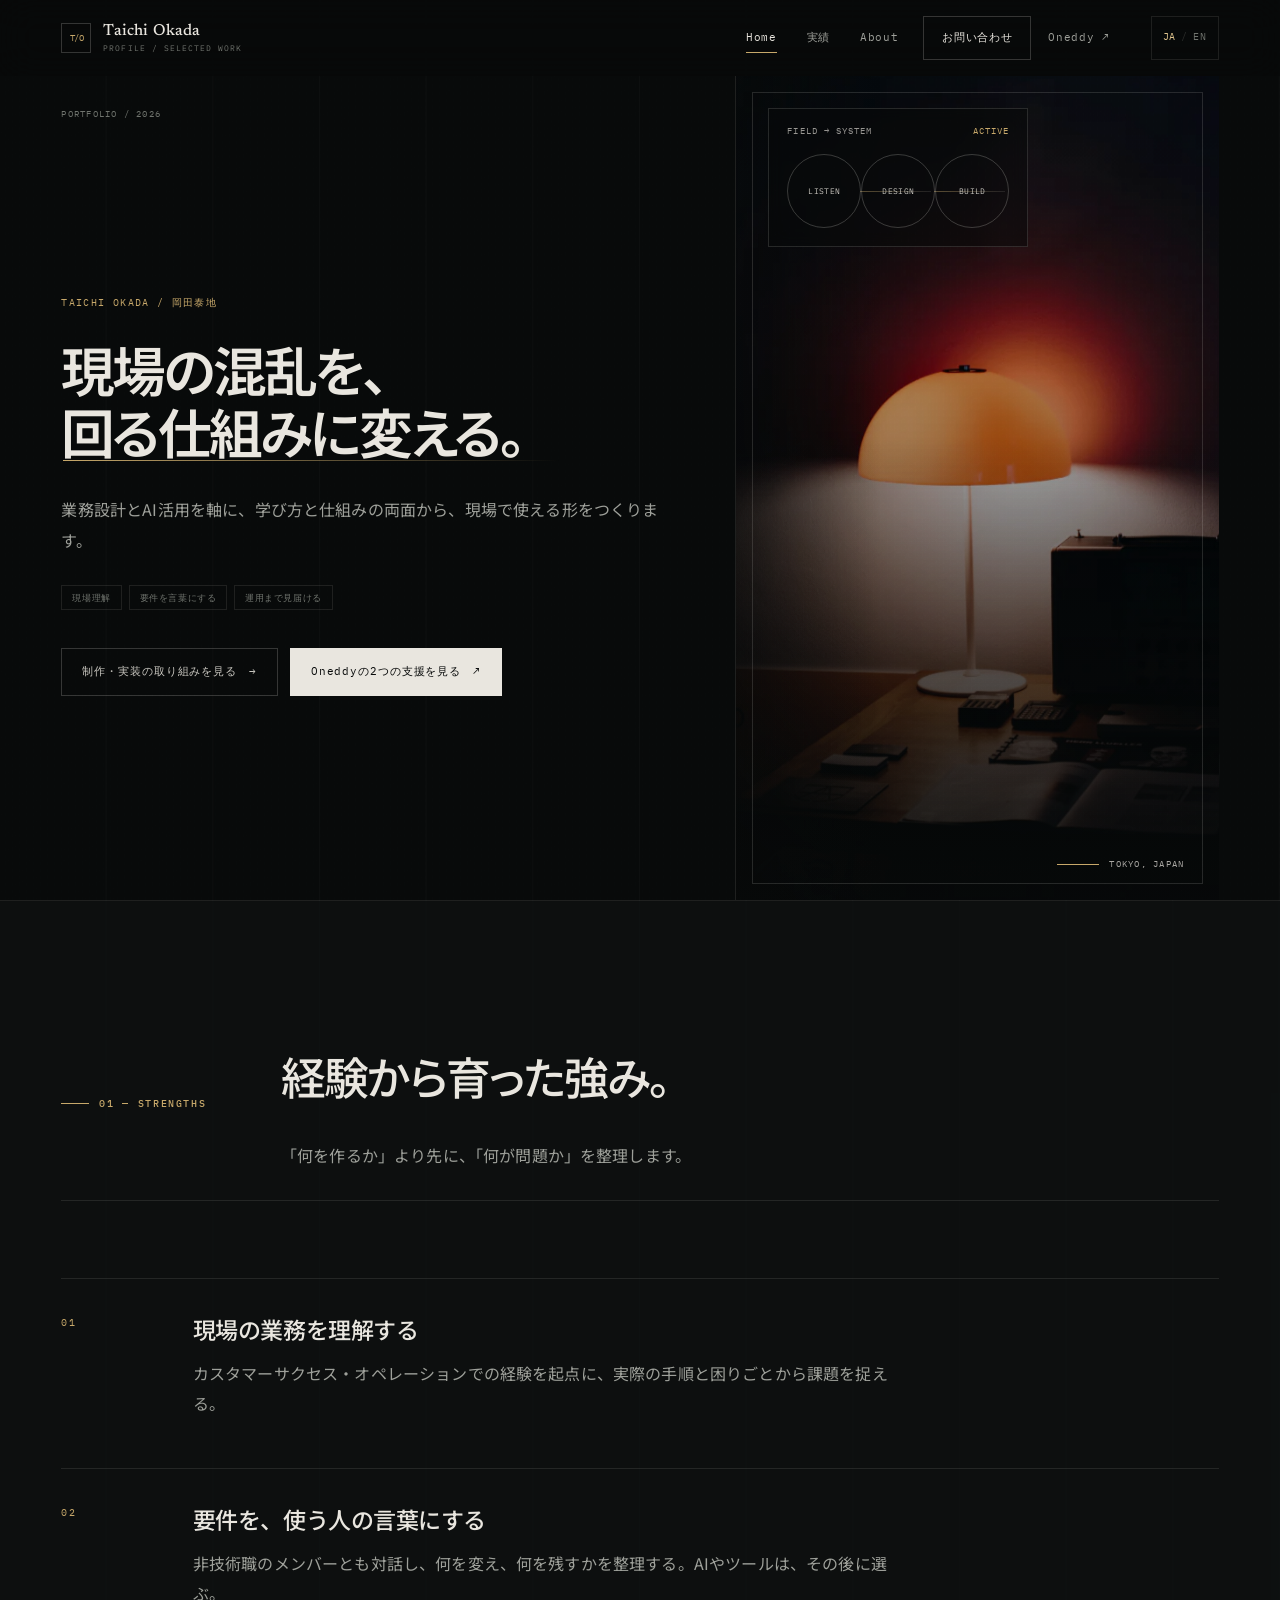
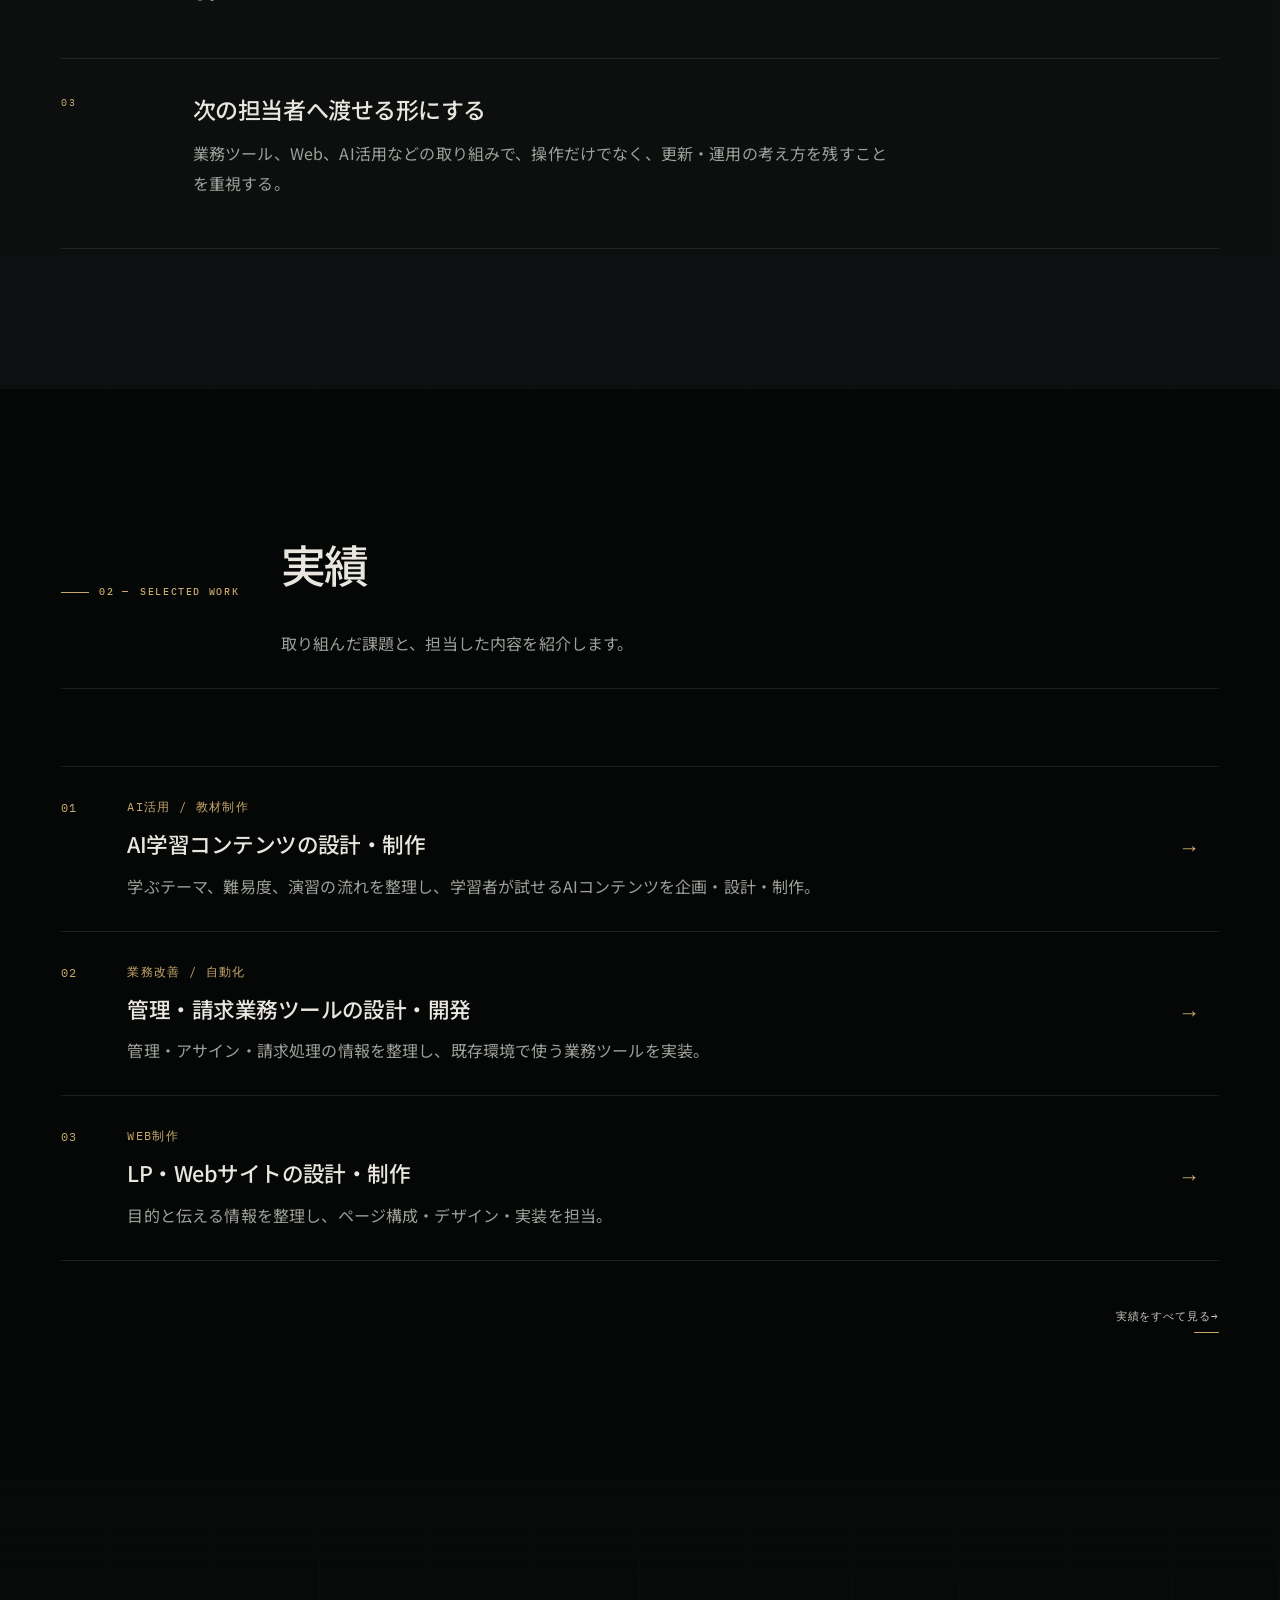
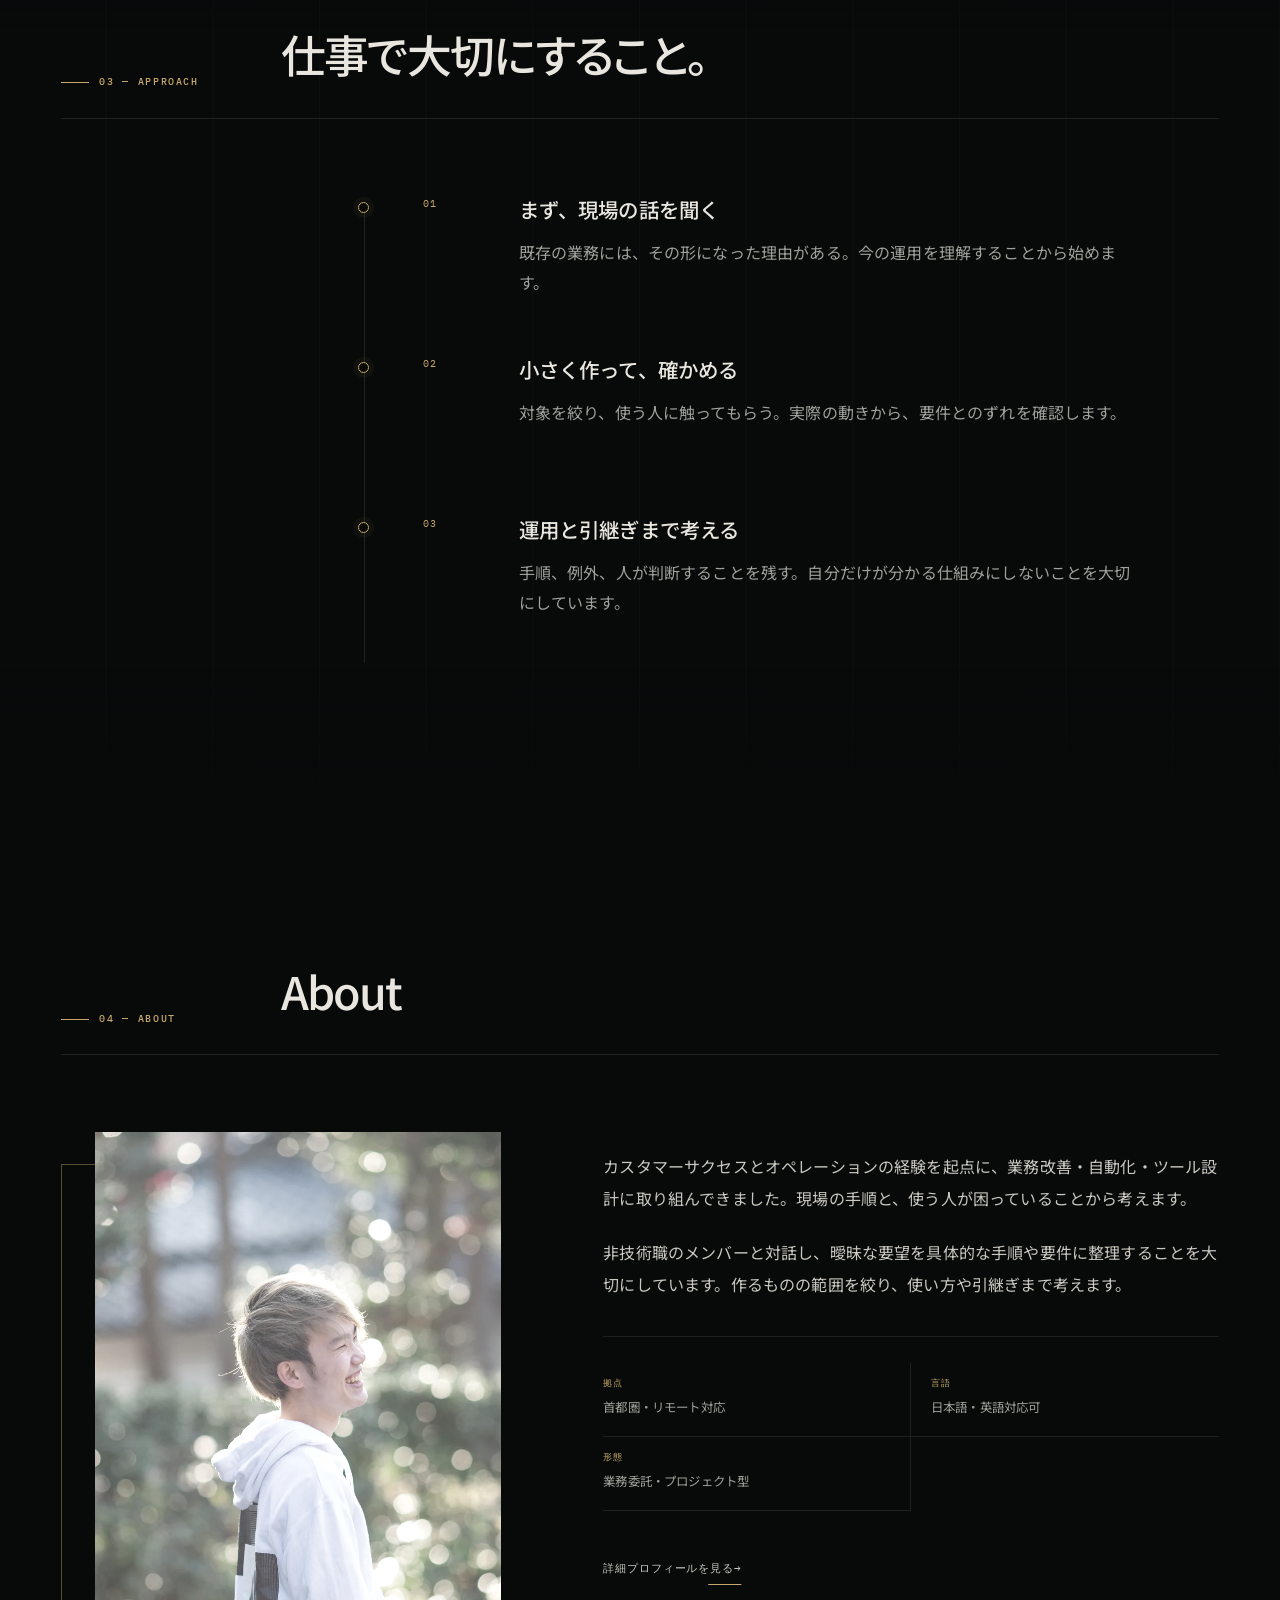
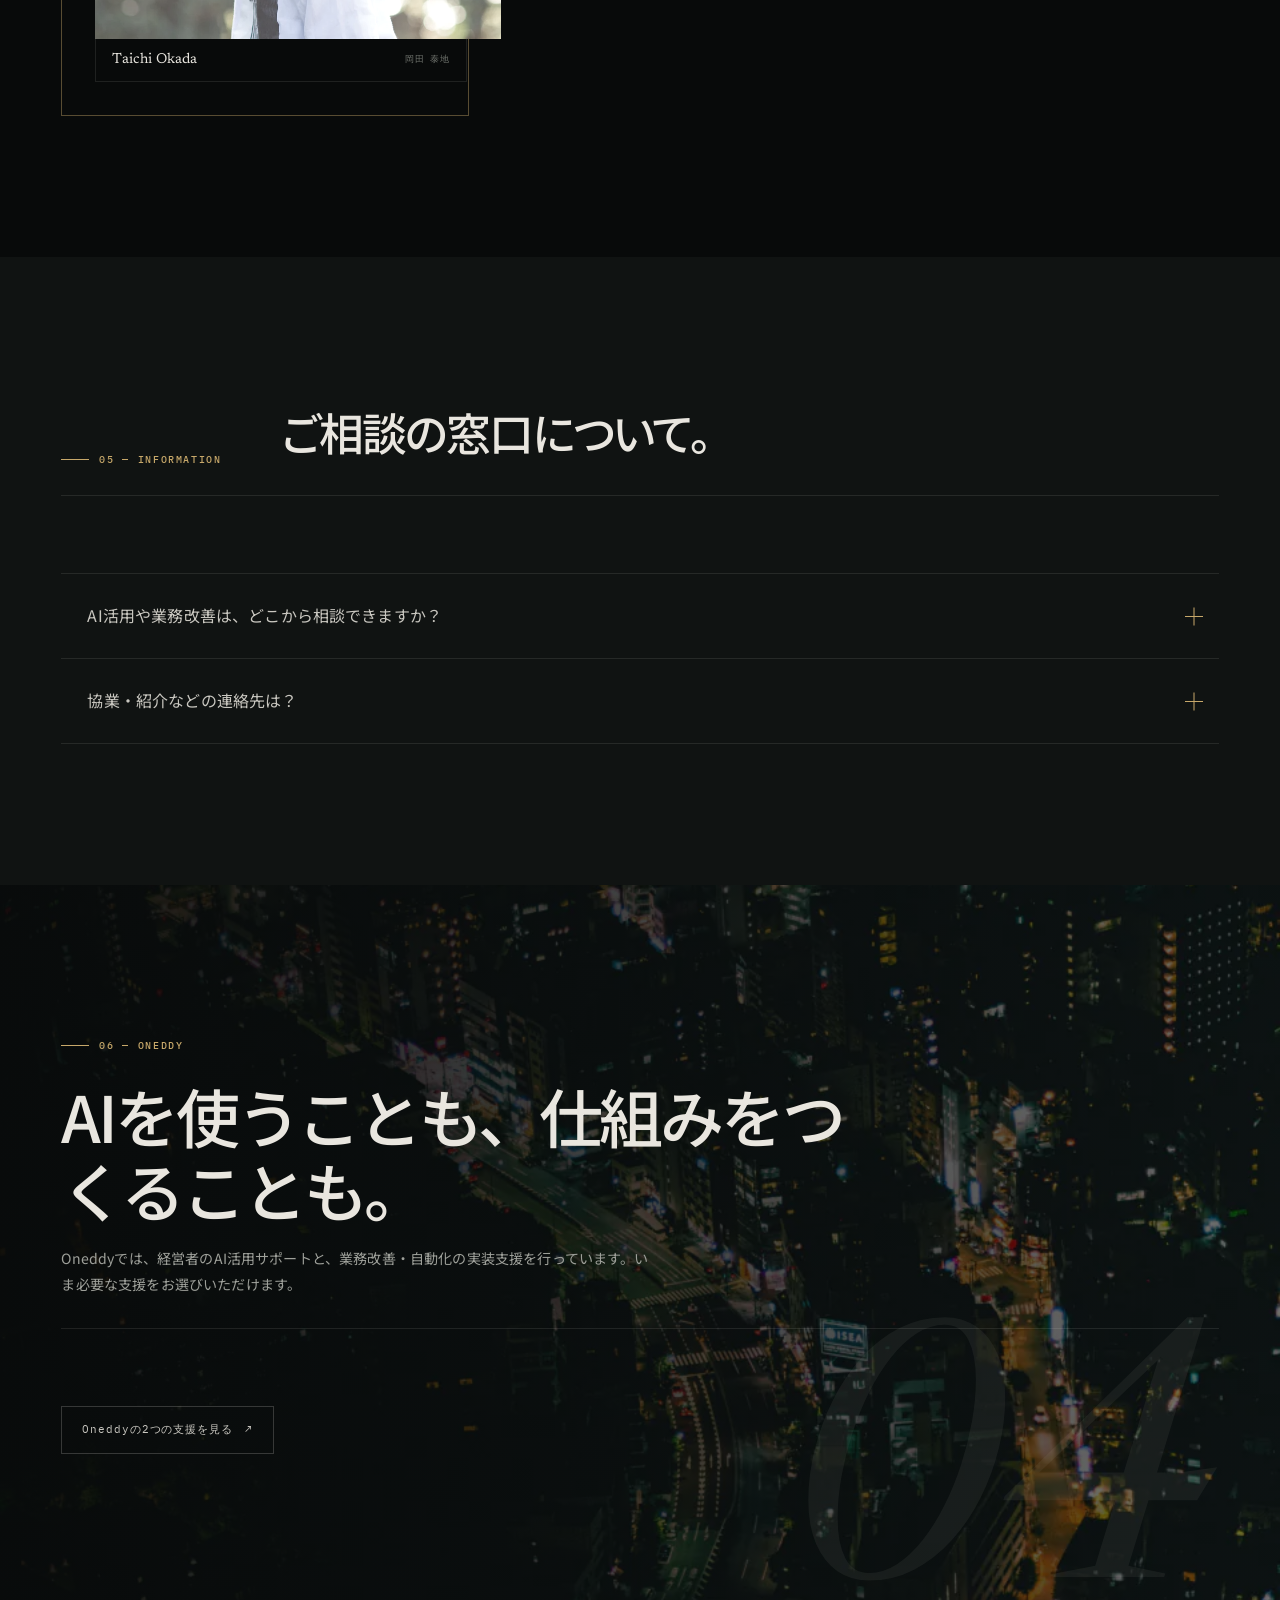
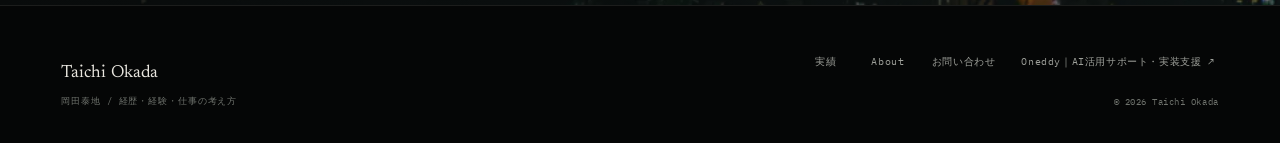
==== commit 041c85f2: "Publish reviewed contact experience, service context and search metadata" ====
--- a/index.html
+++ b/index.html
@@ -3,7 +3,7 @@
 <head>
   <meta charset="UTF-8">
   <meta name="viewport" content="width=device-width, initial-scale=1.0">
-  <meta name="description" content="岡田泰地のプロフィール・経歴・実績。業務改善・自動化の実装パートナーOneddyの運営者として、現場理解と使い続けられる仕組みを大切にしています。">
+  <meta name="description" content="岡田泰地のプロフィール・経歴・実績。AI教材と業務ツールの設計・制作の経験をもとに、Oneddyで経営者のAI活用サポートと業務改善の実装支援に取り組んでいます。">
   <meta name="theme-color" content="#080A0A">
   <meta name="color-scheme" content="dark">
   <link rel="canonical" href="https://taichiokada.net/">
@@ -15,6 +15,14 @@
   <link rel="icon" href="assets/favicon.svg" type="image/svg+xml">
   <script>document.documentElement.classList.add('js');</script>
   <link rel="stylesheet" href="styles.css">
+  <meta property="og:title" content="岡田泰地 | Profile & Selected Work">
+  <meta property="og:description" content="岡田泰地のプロフィール・経歴・実績。AI教材と業務ツールの設計・制作の経験をもとに、Oneddyで経営者のAI活用サポートと業務改善の実装支援に取り組んでいます。">
+  <meta property="og:url" content="https://taichiokada.net/">
+  <meta property="og:type" content="website">
+  <meta property="og:locale" content="ja_JP">
+  <meta property="og:image" content="https://taichiokada.net/assets/taichiokada.jpg">
+  <meta property="og:image:alt" content="担当者の岡田泰地">
+  <script type="application/ld+json">{"@context": "https://schema.org", "@type": "Person", "@id": "https://taichiokada.net/about#person", "name": "岡田泰地", "alternateName": "Taichi Okada", "url": "https://taichiokada.net/about", "image": "https://taichiokada.net/assets/taichiokada.jpg", "description": "AI教材と業務ツールの設計・制作に取り組み、OneddyでAI活用と業務改善を支援しています。"}</script>
 </head>
 <body class="page-home" data-page="home">
   <a class="skip-link" href="#main-content" data-ja="本文へ移動" data-en="Skip to content">本文へ移動</a>
@@ -26,17 +34,17 @@
   <header class="site-header" id="top">
     <div class="header-inner">
 
-      <a class="brand" href="index.html" aria-label="Taichi Okada — トップ">
+      <a class="brand" href="/" aria-label="Taichi Okada — トップ">
         <span class="brand-name">Taichi Okada</span>
         <span class="brand-sub mono">Profile / Selected Work</span>
       </a>
 
       <nav class="nav-primary" aria-label="Primary">
-        <a href="index.html" data-ja="Home" data-en="Home" aria-current="page">Home</a>
-        <a href="works.html" data-ja="実績" data-en="Works">実績</a>
-        <a href="about.html" data-ja="About" data-en="About">About</a>
-        <a href="contact.html" class="nav-cta" data-ja="お問い合わせ" data-en="Contact">お問い合わせ</a>
-      <a href="https://oneddy.net/" class="oneddy-nav" data-ja="Oneddy ↗" data-en="Oneddy ↗">Oneddy ↗</a>
+        <a href="/" data-ja="Home" data-en="Home" aria-current="page">Home</a>
+        <a href="/works" data-ja="実績" data-en="Works">実績</a>
+        <a href="/about" data-ja="About" data-en="About">About</a>
+        <a href="/contact" class="nav-cta" data-ja="お問い合わせ" data-en="Contact">お問い合わせ</a>
+      <a href="https://oneddy.net/" class="oneddy-nav" data-aria-ja="Oneddy｜AI活用サポート・実装支援" data-aria-en="Oneddy | AI coaching and implementation" data-ja="Oneddy ↗" data-en="Oneddy ↗">Oneddy ↗</a>
 </nav>
 
       <div class="header-aside">
@@ -55,11 +63,11 @@
 
     <!-- Mobile nav -->
     <nav class="mobile-nav" id="mobileNav" aria-label="モバイルナビゲーション" aria-hidden="true" inert>
-      <a href="index.html" class="m-link" data-ja="Home"   data-en="Home">Home</a>
-      <a href="works.html" class="m-link" data-ja="実績"   data-en="Works">実績</a>
-      <a href="about.html" class="m-link" data-ja="About"  data-en="About">About</a>
-      <a href="contact.html" class="m-link m-cta" data-ja="お問い合わせ" data-en="Contact">お問い合わせ</a>
-    <a href="https://oneddy.net/" class="oneddy-nav" data-ja="Oneddy ↗" data-en="Oneddy ↗">Oneddy ↗</a>
+      <a href="/" class="m-link" data-ja="Home"   data-en="Home">Home</a>
+      <a href="/works" class="m-link" data-ja="実績"   data-en="Works">実績</a>
+      <a href="/about" class="m-link" data-ja="About"  data-en="About">About</a>
+      <a href="/contact" class="m-link m-cta" data-ja="お問い合わせ" data-en="Contact">お問い合わせ</a>
+    <a href="https://oneddy.net/" class="oneddy-nav" data-aria-ja="Oneddy｜AI活用サポート・実装支援" data-aria-en="Oneddy | AI coaching and implementation" data-ja="Oneddy ↗" data-en="Oneddy ↗">Oneddy ↗</a>
 </nav>
   </header>
 
@@ -83,16 +91,16 @@
           </h1>
 
           <p class="hero-sub"
-             data-ja="岡田泰地の経歴と、業務改善・AI活用・自動化の取り組みをまとめています。現場の話を聞き、使う人に伝わる形で要件と仕組みを整えることを大切にしています。"
-             data-en="Taichi Okada’s profile and work in operations, AI and automation. I listen to the people doing the work and turn their needs into clear requirements and usable systems.">
-            岡田泰地の経歴と、業務改善・AI活用・自動化の取り組みをまとめています。現場の話を聞き、使う人に伝わる形で要件と仕組みを整えることを大切にしています。
+             data-ja="業務設計とAI活用を軸に、学び方と仕組みの両面から、現場で使える形をつくります。"
+             data-en="I bring workflow design and practical AI together, helping people learn and building systems they can use in their everyday work.">
+            業務設計とAI活用を軸に、学び方と仕組みの両面から、現場で使える形をつくります。
           </p>
 
           <div class="hero-tags" aria-label="経験と仕事の軸"><span  data-ja="現場理解" data-en="Field understanding">現場理解</span><span  data-ja="要件を言葉にする" data-en="Clear requirements">要件を言葉にする</span><span  data-ja="運用まで見届ける" data-en="Operational handover">運用まで見届ける</span></div>
 
           <div class="hero-actions">
-            <a href="works.html" class="hero-link" data-ja="実績を見る" data-en="See work">実績を見る <span aria-hidden="true">→</span></a>
-            <a href="https://oneddy.net/" class="hero-link hero-link-primary" data-ja="Oneddyの事業を見る" data-en="Explore Oneddy">Oneddyの事業を見る <span aria-hidden="true">↗</span></a>
+            <a href="/works" class="hero-link" data-ja="制作・実装の取り組みを見る" data-en="Explore my work">制作・実装の取り組みを見る <span aria-hidden="true">→</span></a>
+            <a href="https://oneddy.net/" class="hero-link hero-link-primary" data-ja="Oneddyの2つの支援を見る" data-en="Explore Oneddy’s two services">Oneddyの2つの支援を見る <span aria-hidden="true">↗</span></a>
           </div>
         </div>
 
@@ -135,8 +143,28 @@
         </div>
 
         <div class="work-index-list">
-          <a href="works.html#work-01" class="work-index-item reveal-item">
+          <a href="/works#work-02" class="work-index-item reveal-item">
             <span class="wi-num mono" aria-hidden="true">01</span>
+            <div class="wi-body">
+              <span class="case-tag" data-ja="AI活用 / 教材制作" data-en="AI learning materials">AI活用 / 教材制作</span>
+              <h3 data-ja="AI学習コンテンツの設計・制作" data-en="AI learning content design">AI学習コンテンツの設計・制作</h3>
+              <p data-ja="学ぶテーマ、難易度、演習の流れを整理し、学習者が試せるAIコンテンツを企画・設計・制作。" data-en="Planning, designing and producing AI content with clear topics, difficulty levels and exercises that learners can try for themselves.">学ぶテーマ、難易度、演習の流れを整理し、学習者が試せるAIコンテンツを企画・設計・制作。</p>
+            </div>
+            <span class="wi-arrow" aria-hidden="true">→</span>
+          </a>
+
+          <a href="/works#work-03" class="work-index-item reveal-item">
+            <span class="wi-num mono" aria-hidden="true">02</span>
+            <div class="wi-body">
+              <span class="case-tag" data-ja="業務改善 / 自動化" data-en="Operations and automation">業務改善 / 自動化</span>
+              <h3 data-ja="管理・請求業務ツールの設計・開発" data-en="Management and billing workflow tools">管理・請求業務ツールの設計・開発</h3>
+              <p data-ja="管理・アサイン・請求処理の情報を整理し、既存環境で使う業務ツールを実装。" data-en="Organizing management, assignment and billing information into a tool that uses the existing environment.">管理・アサイン・請求処理の情報を整理し、既存環境で使う業務ツールを実装。</p>
+            </div>
+            <span class="wi-arrow" aria-hidden="true">→</span>
+          </a>
+
+          <a href="/works#work-01" class="work-index-item reveal-item">
+            <span class="wi-num mono" aria-hidden="true">03</span>
             <div class="wi-body">
               <span class="case-tag" data-ja="Web制作" data-en="Web development">Web制作</span>
               <h3 data-ja="LP・Webサイトの設計・制作" data-en="Website and landing page design">LP・Webサイトの設計・制作</h3>
@@ -144,30 +172,10 @@
             </div>
             <span class="wi-arrow" aria-hidden="true">→</span>
           </a>
-
-          <a href="works.html#work-02" class="work-index-item reveal-item">
-            <span class="wi-num mono" aria-hidden="true">02</span>
-            <div class="wi-body">
-              <span class="case-tag" data-ja="AI活用 / 教材制作" data-en="AI learning materials">AI活用 / 教材制作</span>
-              <h3 data-ja="AI学習コンテンツの設計・制作" data-en="AI learning content design">AI学習コンテンツの設計・制作</h3>
-              <p data-ja="学習テーマと単元の構成を整理し、解説・演習コンテンツを制作。" data-en="Organizing learning topics and lessons, then creating explanations and practical exercises.">学習テーマと単元の構成を整理し、解説・演習コンテンツを制作。</p>
-            </div>
-            <span class="wi-arrow" aria-hidden="true">→</span>
-          </a>
-
-          <a href="works.html#work-03" class="work-index-item reveal-item">
-            <span class="wi-num mono" aria-hidden="true">03</span>
-            <div class="wi-body">
-              <span class="case-tag" data-ja="業務改善 / 自動化" data-en="Operations and automation">業務改善 / 自動化</span>
-              <h3 data-ja="管理・請求業務ツールの設計・開発" data-en="Management and billing workflow tools">管理・請求業務ツールの設計・開発</h3>
-              <p data-ja="管理・アサイン・請求処理の情報を整理し、既存環境で使う業務ツールを実装。" data-en="Organizing management, assignment and billing information into a tool that uses the existing environment.">管理・アサイン・請求処理の情報を整理し、既存環境で使う業務ツールを実装。</p>
-            </div>
-            <span class="wi-arrow" aria-hidden="true">→</span>
-          </a>
         </div>
 
         <div class="work-index-footer reveal-item">
-          <a href="works.html" class="section-link">
+          <a href="/works" class="section-link">
             <span data-ja="実績をすべて見る" data-en="View all work">実績をすべて見る</span>
             <span aria-hidden="true"> →</span>
           </a>
@@ -235,7 +243,7 @@
               </div>
             </div>
 
-            <a href="about.html" class="section-link about-more-link reveal-item">
+            <a href="/about" class="section-link about-more-link reveal-item">
               <span data-ja="詳細プロフィールを見る" data-en="Full profile">詳細プロフィールを見る</span>
               <span aria-hidden="true"> →</span>
             </a>
@@ -249,13 +257,13 @@
     <!-- ======================================================
          FAQ
     ====================================================== -->
-    <section class="section faq-section" id="faq"><div class="container"><div class="section-head"><span class="eyebrow mono">05 — Information</span><h2  data-ja="ご相談の窓口について。" data-en="Where to get in touch.">ご相談の窓口について。</h2></div><div class="faq-list"><details class="faq-item"><summary class="faq-q"><span  data-ja="業務改善・自動化は、どこから相談できますか？" data-en="Where can I discuss workflow improvement or automation?">業務改善・自動化は、どこから相談できますか？</span><span class="faq-toggle" aria-hidden="true"><span></span><span></span></span></summary><div class="faq-a"><p  data-ja="業務改善・自動化・AI活用のご相談は、Oneddyで受け付けています。実装例や進め方は、Oneddyのサイトをご覧ください。" data-en="Oneddy handles inquiries about workflow improvement, automation and practical AI use. Visit the business site for examples and the delivery process.">業務改善・自動化・AI活用のご相談は、Oneddyで受け付けています。実装例や進め方は、Oneddyのサイトをご覧ください。</p><a href="https://oneddy.net/" class="hero-link" data-ja="Oneddyを見る ↗" data-en="Visit Oneddy ↗">Oneddyを見る ↗</a></div></details><details class="faq-item"><summary class="faq-q"><span  data-ja="協業・紹介などの連絡先は？" data-en="How do I contact you about partnerships or introductions?">協業・紹介などの連絡先は？</span><span class="faq-toggle" aria-hidden="true"><span></span><span></span></span></summary><div class="faq-a"><p  data-ja="岡田泰地へのお問い合わせフォームからご連絡ください。日本語・英語でのやり取りに対応しています。" data-en="Use my contact form for partnerships and introductions. I work in Japanese and English.">岡田泰地へのお問い合わせフォームからご連絡ください。日本語・英語でのやり取りに対応しています。</p><a href="contact.html" class="hero-link" data-ja="お問い合わせへ →" data-en="Contact →">お問い合わせへ →</a></div></details></div></div></section>
+    <section class="section faq-section" id="faq"><div class="container"><div class="section-head"><span class="eyebrow mono">05 — Information</span><h2  data-ja="ご相談の窓口について。" data-en="Where to get in touch.">ご相談の窓口について。</h2></div><div class="faq-list"><details class="faq-item"><summary class="faq-q"><span  data-ja="AI活用や業務改善は、どこから相談できますか？" data-en="Where can I discuss AI use or workflow improvement?">AI活用や業務改善は、どこから相談できますか？</span><span class="faq-toggle" aria-hidden="true"><span></span><span></span></span></summary><div class="faq-a"><p  data-ja="Oneddyでは、自分の仕事でAIを使うための個別サポートと、会社の業務改善・自動化の実装支援を選べます。内容と進め方を各ページで紹介しています。" data-en="At Oneddy, choose personal coaching to use AI in your own work or implementation support to improve company workflows. Each service page explains the scope and process.">Oneddyでは、自分の仕事でAIを使うための個別サポートと、会社の業務改善・自動化の実装支援を選べます。内容と進め方を各ページで紹介しています。</p><a href="https://oneddy.net/" class="hero-link" data-ja="Oneddyの2つの支援を見る ↗" data-en="Explore Oneddy’s two services ↗">Oneddyの2つの支援を見る ↗</a></div></details><details class="faq-item"><summary class="faq-q"><span  data-ja="協業・紹介などの連絡先は？" data-en="How do I contact you about partnerships or introductions?">協業・紹介などの連絡先は？</span><span class="faq-toggle" aria-hidden="true"><span></span><span></span></span></summary><div class="faq-a"><p  data-ja="岡田泰地へのお問い合わせフォームからご連絡ください。日本語・英語でのやり取りに対応しています。" data-en="Use my contact form for partnerships and introductions. I work in Japanese and English.">岡田泰地へのお問い合わせフォームからご連絡ください。日本語・英語でのやり取りに対応しています。</p><a href="/contact" class="hero-link" data-ja="お問い合わせへ →" data-en="Contact →">お問い合わせへ →</a></div></details></div></div></section>
 
 
     <!-- ======================================================
          CONTACT CTA (no form — links to contact.html)
     ====================================================== -->
-    <section class="section contact-section" id="contact"><div class="container"><div class="contact-head"><span class="eyebrow mono">06 — Oneddy</span><h2  data-ja="業務改善の相談は、Oneddyへ。" data-en="Discuss workflow improvement with Oneddy.">業務改善の相談は、Oneddyへ。</h2><p  data-ja="業務改善・自動化・AI活用の相談から、小規模な実装と引継ぎまで。事業の詳細は、Oneddyのサイトにまとめています。" data-en="For workflow improvement, automation and practical AI use, from scoping to small implementations and handover, visit Oneddy.">業務改善・自動化・AI活用の相談から、小規模な実装と引継ぎまで。事業の詳細は、Oneddyのサイトにまとめています。</p></div><div class="contact-cta-block reveal-item"><a href="https://oneddy.net/" class="contact-cta-btn"><span  data-ja="Oneddyを見る" data-en="Visit Oneddy">Oneddyを見る</span><span aria-hidden="true"> ↗</span></a></div></div></section>
+    <section class="section contact-section" id="contact"><div class="container"><div class="contact-head"><span class="eyebrow mono">06 — Oneddy</span><h2  data-ja="AIを使うことも、仕組みをつくることも。" data-en="Use AI in your work. Build systems for your business.">AIを使うことも、仕組みをつくることも。</h2><p  data-ja="Oneddyでは、経営者のAI活用サポートと、業務改善・自動化の実装支援を行っています。いま必要な支援をお選びいただけます。" data-en="Oneddy offers personal AI coaching for business owners and implementation support for workflow improvement and automation. Choose the support you need today.">Oneddyでは、経営者のAI活用サポートと、業務改善・自動化の実装支援を行っています。いま必要な支援をお選びいただけます。</p></div><div class="contact-cta-block reveal-item"><a href="https://oneddy.net/" class="contact-cta-btn"><span  data-ja="Oneddyの2つの支援を見る" data-en="Explore Oneddy’s two services">Oneddyの2つの支援を見る</span><span aria-hidden="true"> ↗</span></a></div></div></section>
 
   </main>
 
@@ -272,10 +280,10 @@
         </div>
         <div class="footer-right">
           <nav class="footer-nav" aria-label="Footer">
-            <a href="works.html" data-ja="実績"   data-en="Works">実績</a>
-            <a href="about.html" data-ja="About"  data-en="About">About</a>
-            <a href="contact.html" data-ja="お問い合わせ" data-en="Contact">お問い合わせ</a>
-          <a href="https://oneddy.net/" class="oneddy-nav" data-ja="Oneddy ↗" data-en="Oneddy ↗">Oneddy ↗</a>
+            <a href="/works" data-ja="実績"   data-en="Works">実績</a>
+            <a href="/about" data-ja="About"  data-en="About">About</a>
+            <a href="/contact" data-ja="お問い合わせ" data-en="Contact">お問い合わせ</a>
+          <a href="https://oneddy.net/" class="oneddy-nav" data-aria-ja="Oneddy｜AI活用サポート・実装支援" data-aria-en="Oneddy | AI coaching and implementation" data-ja="Oneddy｜AI活用サポート・実装支援 ↗" data-en="Oneddy | AI coaching &amp; implementation ↗">Oneddy｜AI活用サポート・実装支援 ↗</a>
 </nav>
           <span class="footer-copy mono">© 2026 Taichi Okada</span>
         </div>
--- a/styles.css
+++ b/styles.css
@@ -3064,3 +3064,99 @@
 .page-contact .field-err { color: #f0a097; }
 .page-contact .contact-head .consultation-scope { font-size: .875rem; color: #b9b8b0; margin-top: 16px; }
 .page-contact .contact-head > p { max-width: 760px; }
+
+/* Service-aware shared intake. Ordinary personal pages keep the existing palette. */
+.page-contact [hidden] { display: none !important; }
+.contact-back { display: block; width: fit-content; min-height: 44px; padding-block: 12px; margin-top: 12px; color: var(--brass); font-size: .875rem; text-decoration: underline; text-underline-offset: 5px; }
+.page-contact .contact-head h1 { font-size: clamp(1.875rem, 3.5vw, 3rem); line-height: 1.5; max-width: 880px; }
+.page-contact .contact-page { padding-top: 48px; }
+.page-contact .contact-head { margin-bottom: 36px; }
+.page-contact .contact-layout { grid-template-columns: minmax(210px, 3fr) minmax(0, 7fr); gap: 48px; }
+.page-contact .field, .page-contact .select-wrap { min-width: 0; }
+.page-contact .field select { width: 100%; }
+.page-contact .field label { font-size: .875rem; flex-wrap: wrap; }
+.page-contact .field input, .page-contact .field textarea { font-size: 1rem; }
+.page-contact .field select { font-size: .875rem; }
+.page-contact .message-help, .page-contact .inquiry-notice { color: var(--muted); font-size: .875rem; line-height: 1.8; }
+.page-contact .advisory-price { padding: 16px; border-left: 3px solid var(--brass); background: var(--surface-2); color: var(--paper-soft); font-size: .875rem; line-height: 1.85; }
+.page-contact .form-status { font-size: .9375rem; line-height: 1.8; }
+html.oneddy-contact-theme { color-scheme: light; background: #fff; }
+.oneddy-contact {
+  color-scheme: light;
+  --ink: #fff;
+  --ink-deep: #f4f7f5;
+  --surface: #fff;
+  --surface-2: #edf5f3;
+  --surface-3: #e3eeeb;
+  --paper: #3c383c;
+  --paper-soft: #484c49;
+  --muted: #59615e;
+  --muted-deep: #59615e;
+  --brass: #006f84;
+  --brass-soft: #005b6c;
+  --line: #cbd8d4;
+  --line-strong: #a7bfba;
+  --danger: #a02b23;
+  background: #fff;
+}
+.oneddy-contact::before, .oneddy-contact .ambient-light { display: none; }
+.oneddy-contact .site-header, .oneddy-contact .site-header.is-scrolled { background: rgba(255,255,255,.97); border-bottom-color: var(--line); }
+.oneddy-contact .contact-page { background: #f5f8f6; }
+.oneddy-contact .mobile-nav { background: #fff; }
+.oneddy-contact .contact-head h1, html[lang="en"] .oneddy-contact .contact-head h1 { font-family: var(--font-body); }
+.oneddy-contact .contact-form { border-color: var(--line); }
+.oneddy-contact .form-note, .oneddy-contact .form-privacy, .oneddy-contact .label-opt, .oneddy-contact .hints-label, .oneddy-contact .contact-head .consultation-scope { color: #59615e; }
+.oneddy-contact .field-err { color: var(--danger); }
+.oneddy-contact .submit-btn { background: var(--brass); border-color: var(--brass); color: #fff; }
+.oneddy-contact .submit-btn:hover { background: #005b6c; color: #fff; }
+.oneddy-contact .submit-btn::before { background: #005b6c; }
+.oneddy-contact .field input::placeholder, .oneddy-contact .field textarea::placeholder { color: #65726e; opacity: 1; }
+.oneddy-contact .field input:focus, .oneddy-contact .field textarea:focus, .oneddy-contact .field select:focus { box-shadow: 0 0 0 3px rgba(0,111,132,.12); }
+.oneddy-contact .btn-spinner { border-color: #ffffff60; border-top-color: #fff; }
+.oneddy-contact .scroll-progress__bar { box-shadow: none; }
+@media (max-width: 960px) {
+  .page-contact .contact-layout { grid-template-columns: 1fr; gap: 36px; }
+  .page-contact .contact-hints { position: static; }
+}
+@media (max-width: 600px) {
+  .page-contact .contact-page { padding-top: 28px; }
+  .page-contact .contact-head h1 { font-size: 1.875rem; line-height: 1.45; margin-top: 16px; }
+  .page-contact .contact-form { padding: 16px; }
+  .page-contact .field select { padding-left: 10px; padding-right: 28px; }
+  .page-contact .sel-arrow { right: 10px; }
+  .page-contact .advisory-price { padding: 14px; }
+  .footer-nav .oneddy-nav { max-width: 100%; white-space: normal; justify-content: flex-start; }
+}
+
+/* Match the editorial service pages while preserving the personal portfolio. */
+.oneddy-contact { --font-body: "Hiragino Kaku Gothic ProN", "Hiragino Sans", "Yu Gothic", Meiryo, sans-serif; --font-display: "YuMincho", "Hiragino Mincho ProN", "Yu Mincho", Georgia, serif; }
+.oneddy-contact .contact-page { background: #fcfbf8; }
+.oneddy-contact .contact-head h1, html[lang="en"] .oneddy-contact .contact-head h1 { font-family: var(--font-display); font-weight: 400; font-size: clamp(1.8rem, 3.5vw, 2.8rem); }
+.oneddy-contact .contact-head { max-width: 820px; }
+.oneddy-contact .contact-head > p { font-size: 14px; max-width: 650px; }
+.oneddy-contact .contact-head .consultation-scope { font-size: 12px; }
+.oneddy-contact .contact-form { box-shadow: none; background: white; border-radius: 6px; }
+.page-contact .selected-price { margin-top: 14px; font-size: 16px; line-height: 1.8; color: var(--brass); }
+.page-contact .fee-details { margin-top: 8px; font-size: 12px; color: var(--muted); }
+.page-contact .fee-details summary { cursor: pointer; min-height: 44px; padding-block: 10px; }
+.page-contact .fee-details .advisory-price { margin-top: 0; border: 0; padding: 12px 16px; font-size: 12px; }
+@media(max-width:600px) {
+ .oneddy-contact .contact-page { padding-top: 26px; }
+ .oneddy-contact .contact-head { margin-bottom: 24px; }
+ .oneddy-contact .contact-head h1 { font-size: 1.8rem; }
+ .oneddy-contact .contact-head > p { font-size: 13px; }
+ .oneddy-contact .contact-form { padding: 22px 18px; }
+}
+
+/* Oneddy intake: recognize the provider and read the conditions before sending. */
+.contact-service-identity { display: flex; flex-wrap: wrap; gap: 12px 20px; align-items: center; width: fit-content; margin-bottom: 20px; color: #52645f; text-decoration: none; }
+.contact-service-identity img { width: 126px; height: 36px; object-fit: contain; }
+.contact-service-identity span { font-size: 14px; }
+.contact-service-identity[hidden] { display: none; }
+.oneddy-contact .contact-head h1 { text-wrap: balance; }
+.oneddy-contact .contact-head > p { font-size: 15px; }
+.oneddy-contact .contact-head .consultation-scope,
+.page-contact .fee-details, .page-contact .fee-details .advisory-price { font-size: 14px; }
+@media(max-width:600px) {
+  .oneddy-contact .contact-head h1 { font-size: 1.8rem; max-width: 18em; }
+}
